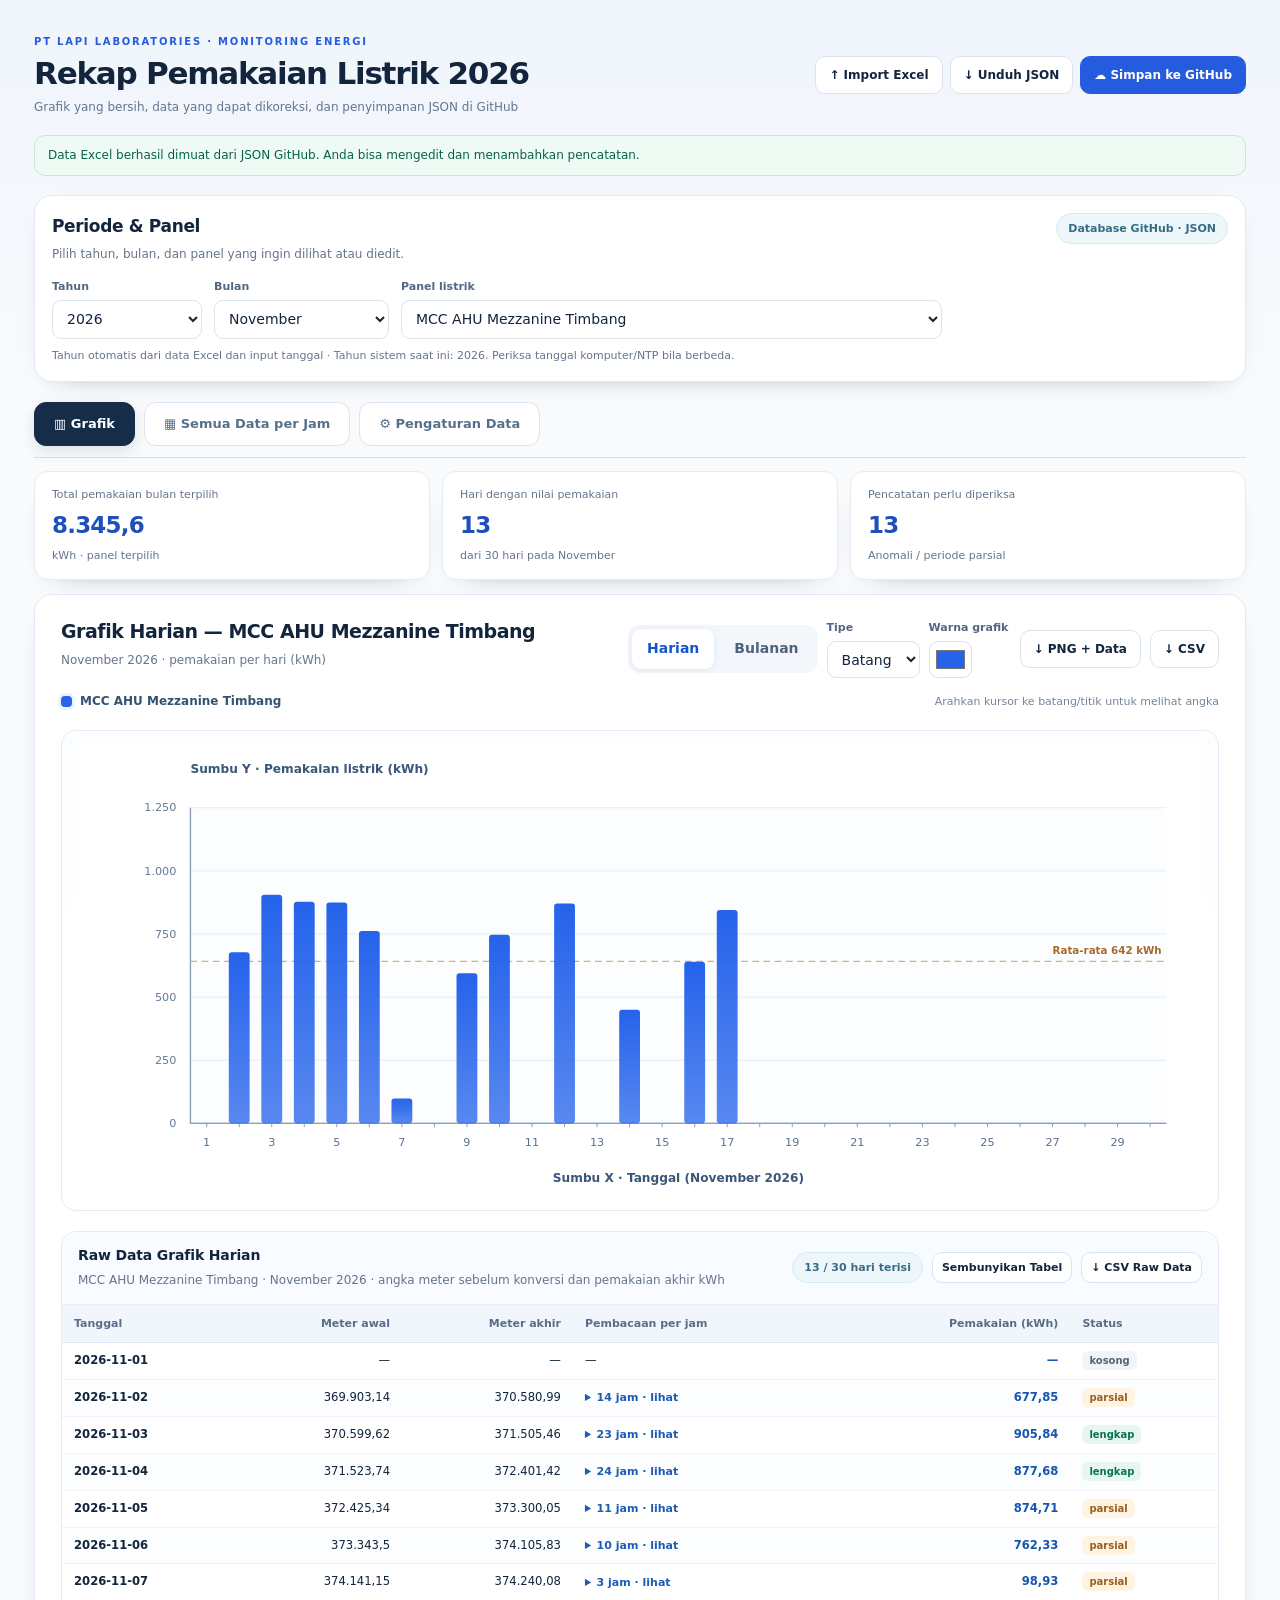
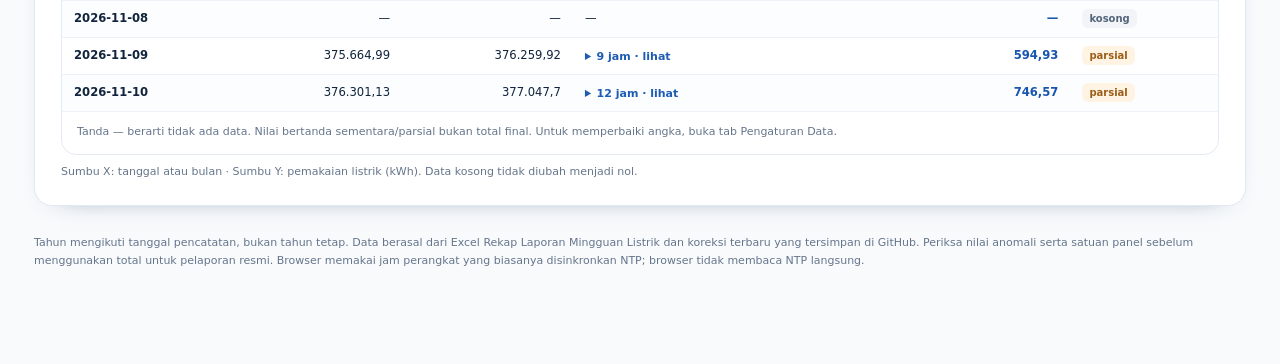
==== index.html @ 1c9e8cf5 "Add files via upload" ====
<!DOCTYPE html>
<html lang="id"><head><meta charset="utf-8"><meta name="viewport" content="width=device-width,initial-scale=1"><meta name="theme-color" content="#f0f5fc"><title>Grafik Lapi 2 | Grafik + Raw Data & Pengaturan</title><style>
:root{--ink:#13243b;--muted:#65758b;--blue:#245de3;--line:#e2e9f1;--soft:#f6f9fd;--navy:#14263f;--good:#067454;--orange:#a45c15;--red:#b4233a}
*{box-sizing:border-box}body{margin:0;background:#f7f9fc;color:var(--ink);font:14px/1.5,system-ui,-apple-system,"Segoe UI",sans-serif}button,input,select{font:inherit}button{cursor:pointer}button:disabled{opacity:.5;cursor:not-allowed}button:focus-visible,input:focus-visible,select:focus-visible{outline:2px solid var(--blue);outline-offset:2px}
.shell{max-width:1300px;margin:auto;padding:25px clamp(12px,3vw,34px) 55px}.top{display:flex;justify-content:space-between;align-items:center;gap:12px;flex-wrap:wrap}.eyebrow{color:var(--blue);text-transform:uppercase;font-size:10px;letter-spacing:.14em;font-weight:800;margin:0 0 5px}h1{font-size:clamp(24px,3vw,31px);line-height:1.2;letter-spacing:-.04em;margin:0}h2{font-size:17px;margin:0 0 4px;letter-spacing:-.02em}h3{font-size:14px;margin:0}.sub{color:var(--muted);font-size:12px;margin:6px 0 0}.actions{display:flex;gap:7px;align-items:center;flex-wrap:wrap}.btn{border:1px solid #dbe3ee;background:white;color:var(--ink);border-radius:10px;padding:9px 13px;font-weight:750;font-size:12px;min-height:37px}.btn:hover{border-color:#9ab6e7}.btn.blue{background:var(--blue);border-color:var(--blue);color:white}.btn.blue:hover{background:#164bbc}.btn.dark{background:var(--navy);color:white}.btn.sm{padding:6px 9px;min-height:30px;font-size:11px}.status{border:1px solid #cbd9ef;border-radius:11px;padding:10px 13px;background:#f0f5ff;color:#33527d;font-size:12px;margin-top:16px}.status.ok{background:#effaf5;border-color:#c7e8d9;color:#076346}.status.warn{background:#fff8e9;border-color:#f6dfa9;color:#845617}.status.error{background:#fff1f1;border-color:#f1c8c8;color:var(--red)}.card{background:white;border:1px solid var(--line);border-radius:16px;padding:17px;box-shadow:0 5px 20px -20px #1b3d63;margin-top:16px}.filters{display:grid;grid-template-columns:130px 160px minmax(240px,1fr) 130px;gap:12px}.field{display:flex;flex-direction:column;gap:5px;min-width:0}.field label{font-size:11px;font-weight:750;color:#536783}.field input,.field select{width:100%;border:1px solid #dbe3ee;border-radius:9px;padding:9px 10px;background:white;min-height:39px;color:var(--ink)}.field input:disabled{background:var(--soft)}.field .help{font-size:10px;color:var(--muted)}.stats{display:grid;grid-template-columns:repeat(3,minmax(0,1fr));gap:12px}.metric{background:white;border:1px solid var(--line);border-radius:14px;padding:14px 17px}.metric small{display:block;color:var(--muted);font-size:11px}.metric strong{display:block;font-size:23px;letter-spacing:-.035em;margin-top:5px}.metric span{font-size:11px;color:var(--muted)}.tabs{display:flex;gap:7px;flex-wrap:wrap;margin:4px 0 15px}.tab{padding:9px 15px;border:1px solid var(--line);background:white;border-radius:9px;color:#50617c;font-weight:750}.tab[aria-selected=true]{background:var(--navy);color:white;border-color:var(--navy)}.flexhead{display:flex;justify-content:space-between;gap:10px;align-items:flex-start;flex-wrap:wrap}.chartframe{width:100%;overflow:hidden;margin-top:12px}.chartframe svg{display:block;width:100%;height:auto}.note{color:var(--muted);font-size:11px;margin:8px 0 0}.tablewrap{overflow:auto;max-height:470px;border:1px solid var(--line);border-radius:11px;margin-top:14px}table{border-collapse:collapse;width:100%;font-size:12px;font-variant-numeric:tabular-nums}th,td{text-align:left;border-bottom:1px solid #edf1f6;padding:10px 11px;white-space:nowrap}th{font-size:11px;color:#596d86;background:#f5f8fc;position:sticky;top:0;z-index:1}td.num{text-align:right}tr:last-child td{border:0}.num{font-variant-numeric:tabular-nums}.tag{font-size:10px;font-weight:750;padding:4px 7px;border-radius:6px;background:#f2f4f7;color:#53647b}.tag.ok{background:#e7f7f0;color:#067454}.tag.warn{background:#fff4e4;color:#9b5d18}.tag.error{background:#ffeced;color:#b4233a}.editvalue{width:112px;padding:6px 8px;border:1px solid #d9e2ee;border-radius:7px;font-size:11px}.two{display:grid;grid-template-columns:1.1fr .9fr;gap:16px}.entrygrid{display:grid;grid-template-columns:minmax(160px,1.3fr) 110px 1fr auto;gap:10px;align-items:end}.formfoot{font-size:11px;color:var(--muted);margin-top:10px}.panelgrid{display:grid;grid-template-columns:1fr 135px auto;gap:10px;align-items:end}.space{height:8px}.details{border:1px solid var(--line);border-radius:11px;padding:11px 14px;margin-top:15px}.details summary{cursor:pointer;font-weight:750;font-size:12px}.auth{display:grid;grid-template-columns:minmax(190px,1fr) auto;align-items:end;gap:10px;max-width:650px}.auth input{min-width:0}.footer{color:var(--muted);font-size:11px;margin:23px 0}.hidden{display:none!important}.empty{text-align:center;color:var(--muted);padding:38px 10px}.helpIcon{font-size:11px;color:#9b5d18}
@media(max-width:860px){.filters{grid-template-columns:repeat(2,minmax(0,1fr))}.two{grid-template-columns:1fr}.entrygrid{grid-template-columns:1fr 1fr}.entrygrid button{grid-column:1/-1}.panelgrid{grid-template-columns:1fr 1fr}.panelgrid button{grid-column:1/-1}}
@media(max-width:530px){.filters{grid-template-columns:1fr 1fr}.filters>.field:nth-child(3){grid-column:1/-1}.stats{grid-template-columns:1fr}.metric strong{font-size:21px}.entrygrid{grid-template-columns:1fr 1fr}.entrygrid>.field:nth-child(1){grid-column:1/-1}.auth{grid-template-columns:1fr}.panelgrid{grid-template-columns:1fr}.shell{padding-top:17px}.card{padding:13px}}


:root{--ink:#12253c;--blue:#255bdd;--navy:#152a44;--line:#e5ebf3;--soft:#f5f8fd}
body{font-family:Inter,"Plus Jakarta Sans",system-ui,-apple-system,"Segoe UI",Arial,sans-serif;font-size:14px;line-height:1.55;background:linear-gradient(180deg,#f0f5fc 0%,#f8fafc 360px,#f8fafc 100%)}
.shell{max-width:1420px;padding-bottom:70px}.top{padding:9px 0 3px}.eyebrow{letter-spacing:.18em}.card{box-shadow:0 9px 28px -25px #26446f;border-color:#e2e9f3;border-radius:18px}.filter-card{margin-top:19px}
.global-filters{grid-template-columns:150px 175px minmax(240px,1fr);max-width:890px}
.mini-label{font-size:11px;color:#386b85;background:#edf7fa;border:1px solid #d3ecf2;border-radius:99px;padding:6px 11px;font-weight:750}
.mainnav{display:flex;gap:9px;margin:20px 0 13px;border-bottom:1px solid #d8e2ee;padding-bottom:11px}.view-tab{border:1px solid #dbe5ef;background:white;border-radius:12px;padding:11px 19px;font-weight:800;font-size:13px;color:#56708a}.view-tab[aria-selected="true"]{background:#152d48;border-color:#152d48;color:white;box-shadow:0 5px 14px #172a411c}
.stats{margin:10px 0 14px}.metric{box-shadow:0 10px 28px -25px #244368}.metric strong{color:#1e4fbd}.chart-card{margin-top:0;padding:22px 24px}.chartframe{margin-top:20px;border:1px solid #edf2f7;border-radius:12px;padding:12px;background:white;overflow-x:auto}.chartframe svg{min-width:720px}.tabs{margin:0;gap:5px;background:#f3f7fc;padding:4px;border-radius:12px}.tab{border:0;background:transparent}.tab[aria-selected="true"]{background:white;color:#1654c9;box-shadow:0 1px 6px #294a6a18;border:0}
.chart-card .actions{gap:9px}.field-compact{width:auto;min-width:82px}.field-compact select{min-height:37px;padding:7px 10px}.field-compact input[type=color]{width:43px;height:37px;min-height:37px;padding:4px;border:1px solid #d5e1ed;border-radius:9px;background:white;cursor:pointer}
.settings-head{margin-top:0}.tablewrap{max-height:600px}.tablewrap tbody tr:nth-child(even){background:#fafcfe}.tablewrap tbody tr:hover{background:#f3f8ff}th{background:#f0f5fc;font-weight:800;top:0}.editvalue{width:140px;height:34px;padding:6px 9px;background:#fff;border-radius:8px;font-size:12px}.editvalue:not([disabled]):focus{background:#eff7ff;border-color:#3174e4;outline:2px solid #c7dbfa}.editvalue[disabled]{background:#f4f7fa;color:#9ba9b7}.editvalue.corrected{border-color:#8ad5b8;background:#f0fbf6}.kwh-input{font-weight:750;color:#174fc4}.row-actions{white-space:nowrap}.row-actions button:first-child{border-color:#adc6f1;color:#1e55b6}.settings-head .btn{white-space:normal}.footer{margin-top:28px;line-height:1.7}
@media(max-width:800px){.global-filters{grid-template-columns:repeat(2,minmax(0,1fr))}.global-filters>.field:last-child{grid-column:1/-1}.chart-card{padding:15px}.chart-card .flexhead{gap:16px}}
@media(max-width:530px){.mainnav{gap:5px}.view-tab{flex:1;padding:11px 8px;font-size:12px}.global-filters{grid-template-columns:1fr 1fr}.global-filters>.field:last-child{grid-column:1/-1}.chartframe{padding:6px}.chart-card .actions{width:100%}.chart-card .tabs{flex:1}.chart-card .btn{min-height:35px}}

/* Revisi tata letak grafik dan raw data terintegrasi */
.chart-card{padding:24px 26px 25px;overflow:hidden}
.chart-card .flexhead{align-items:start;gap:18px}
.chart-card h2{font-size:19px;line-height:1.35;letter-spacing:-.025em}
.chart-card .sub{line-height:1.55}
.chartframe{position:relative;margin-top:19px;padding:14px 16px 8px;background:linear-gradient(180deg,#fbfdff 0%,#ffffff 48%);border:1px solid #e3ebf5;border-radius:15px;overflow-x:auto;overflow-y:hidden;scrollbar-color:#c4d5ea #f0f5fa;scrollbar-width:thin}
.chartframe svg{min-width:760px;width:100%;height:auto;display:block}
.chartframe .empty{min-height:290px;display:grid;place-items:center}
.chart-toolbar-note{display:flex;flex-wrap:wrap;align-items:center;justify-content:space-between;gap:8px;margin-top:14px}
.chart-series{display:inline-flex;align-items:center;gap:8px;font-size:12px;color:#345372;font-weight:800;min-width:0;overflow-wrap:anywhere}
.chart-series-dot{width:11px;height:11px;border-radius:4px;background:var(--chart-series-color,#2563eb);flex:none;box-shadow:0 0 0 3px #eaf2fc}
.chart-info{font-size:11px;color:#72859b}
.chart-tooltip{position:absolute;z-index:4;pointer-events:none;background:#142c47;color:#fff;box-shadow:0 12px 28px #193a5c30;border-radius:12px;padding:10px 12px;font-size:11px;line-height:1.5;min-width:135px;max-width:240px}
.chart-tooltip[hidden]{display:none}
.chart-tooltip strong{display:block;font-size:12px;margin-bottom:3px}
.chart-tooltip em{display:block;font-style:normal;color:#bdcfe2}
.chart-raw{margin-top:20px;border:1px solid #e3eaf3;border-radius:15px;overflow:hidden;background:#fff}
.chart-raw-head{display:flex;justify-content:space-between;align-items:center;flex-wrap:wrap;gap:10px;padding:14px 16px;background:#f8fbff;border-bottom:1px solid #e8eef6}
.chart-raw h3{font-size:14px;letter-spacing:-.01em;line-height:1.35}
.chart-raw .tablewrap{margin:0;border:0;border-radius:0;max-height:410px}
.chart-raw table{width:100%;min-width:705px;border-collapse:collapse;font-size:11.6px}
.chart-raw th{background:#f1f6fd;padding:10px 12px;white-space:nowrap;border-bottom:1px solid #dfe8f4}
.chart-raw td{padding:9px 12px;border-bottom:1px solid #eef2f8;vertical-align:middle}
.chart-raw td:first-child,.chart-raw th:first-child{position:sticky;left:0;z-index:2;background:#fff}
.chart-raw th:first-child{z-index:3;background:#f1f6fd}
.chart-raw tbody tr:nth-child(even) td{background:#fbfdff}
.chart-raw tbody tr:nth-child(even) td:first-child{background:#fbfdff}
.chart-raw tbody tr:hover td,.chart-raw tbody tr.chart-row-focus td{background:#eef6ff}
.chart-raw tbody tr:hover td:first-child,.chart-raw tbody tr.chart-row-focus td:first-child{background:#eef6ff}
.chart-raw td.right,.chart-raw th.right{text-align:right;font-variant-numeric:tabular-nums}
.chart-raw td.value{font-weight:800;color:#1855ae}
.chart-raw td.dim{color:#718199}
.chart-raw .raw-meta{font-size:11px;color:#70829b;margin:0;flex:1 1 100%}
.hour-details summary{font-size:11px;color:#1e5bb2;cursor:pointer;white-space:nowrap;font-weight:750}
.hour-details[open]{position:relative;z-index:2}
.hour-values{min-width:220px;max-width:400px;max-height:165px;overflow:auto;display:grid;grid-template-columns:repeat(2,minmax(0,1fr));gap:5px 12px;padding:9px 0;font-size:10.5px;color:#536780}
.hour-values span{white-space:nowrap}
.month-open{color:#245ddd;border-color:#ccdafa;white-space:nowrap}
.emptyraw{padding:36px 12px;text-align:center;color:#76879e}
@media(max-width:800px){.chart-card{padding:16px}.chartframe{padding:8px}.chart-card .actions{width:100%}}
@media(max-width:530px){.chart-raw-head{padding:12px}.chartframe svg{min-width:760px}.chart-card h2{font-size:17px}}


/* Editor tabel sederhana: hanya Edit & Simpan pada header */
.table-header-actions{align-items:center;gap:8px}
.edit-toggle{background:#fff;color:#244b80;border:1px solid #cbd9e9}
.edit-toggle[aria-pressed="true"]{background:#eaf2ff;color:#1d52b0;border-color:#98b9ec;box-shadow:0 0 0 2px #e1edff}
.table-help{font-size:12px;color:#6b7d93;margin:10px 0 14px;line-height:1.6}
.daily-inline-wrap,.hour-inline-wrap{max-height:none;overflow-x:auto}
.daily-inline-wrap table{min-width:770px;width:100%}
.daily-inline-wrap td,.daily-inline-wrap th,.hour-inline-wrap td,.hour-inline-wrap th{vertical-align:middle}
.daily-inline-wrap td:first-child,.daily-inline-wrap th:first-child{position:sticky;left:0;z-index:2;background:#fff}
.daily-inline-wrap th:first-child{z-index:3;background:#f0f5fc}
.daily-inline-wrap tbody tr:nth-child(even) td:first-child{background:#fafcfe}
.daily-inline-wrap tbody tr.chosen-hour td{background:#edf5ff}
.daily-inline-wrap tbody tr.chosen-hour td:first-child{background:#edf5ff}
.hour-inline-wrap table{min-width:430px;width:100%}
.hour-inline-wrap th:first-child,.hour-inline-wrap td:first-child{width:105px}
.hour-inline-wrap th:last-child,.hour-inline-wrap td:last-child{width:160px}
.hour-inline-wrap tr.has-reading{background:#f6fbff}
.hour-inline-wrap input[type="number"]{width:min(320px,100%)}
.daily-inline-wrap input.editvalue{width:min(145px,100%);min-width:95px}
.editvalue[disabled],.hour-input[disabled]{background:#f7f9fc!important;border-color:#e7edf4!important;color:#4d647d!important;cursor:default}
.hour-date-field{min-width:160px}.hour-date-field input{min-height:38px}
.table-header-actions .btn{white-space:nowrap}
@media(max-width:600px){.table-header-actions{width:100%}.table-header-actions .btn{flex:1;white-space:normal}.hour-date-field{min-width:155px}}

/* Panel impor file Excel */
.excel-tools{display:flex;align-items:end;flex-wrap:wrap;gap:12px;margin-top:15px}.excel-tools>.field{min-width:min(100%,305px);flex:1;max-width:420px}.excel-feedback{margin-top:12px;border:1px dashed #c8d7e8;border-radius:10px;padding:11px 12px;background:#f8fbff;font-size:12px;color:#4d6480}.excel-feedback.error{color:#b4233a;background:#fff4f4;border-color:#e9bbbb}.excel-feedback.ok{color:#08704b;background:#f0fbf6;border-color:#a8dfc7}.excel-summary{display:grid;grid-template-columns:repeat(4,minmax(0,1fr));gap:9px;margin:13px 0}.excel-stat{border:1px solid #dae6f4;border-radius:9px;padding:11px;background:#f8fbff}.excel-stat strong{display:block;font-size:19px;color:#1d477d}.excel-stat span{font-size:11px;color:#58708c}.excel-warnings{font-size:12px;line-height:1.6;margin:10px 0;color:#7d551e}.excel-confirm{margin-top:12px}.excel-small{font-size:11px;color:#59718c;margin:7px 0}.excel-preview-table{max-height:200px;margin-top:8px}.excel-preview-table td{white-space:normal}
@media(max-width:620px){.excel-summary{grid-template-columns:1fr 1fr}}

/* Semua pembacaan meter Excel: matriks 25 jam, dilengkapi filter dan koreksi sel */
.hourgrid-filters{display:grid;grid-template-columns:110px 145px minmax(170px,1fr) 170px minmax(190px,1.25fr);gap:10px;margin-top:18px}
.hourgrid-stats{display:flex;flex-wrap:wrap;gap:7px;margin-top:14px}
.grid-stat{display:inline-flex;gap:6px;align-items:baseline;border:1px solid #dae5f2;border-radius:9px;padding:7px 10px;background:#f6f9fe;font-size:11px;color:#50617b}
.grid-stat b{color:#193d72;font-size:13px}
.hourgrid-wrap{overflow:auto;max-height:65vh;min-height:250px;border:1px solid #d9e4f0;border-radius:12px;margin-top:12px;scrollbar-color:#b4cbe4 #f6f9fd;scrollbar-width:thin}
.hourgrid-table{border-collapse:separate;border-spacing:0;min-width:3300px;width:max-content;table-layout:fixed;font-size:11px}
.hourgrid-table th,.hourgrid-table td{padding:5px 5px;white-space:nowrap;border-bottom:1px solid #e8edf4;border-right:1px solid #edf1f7}
.hourgrid-table th{background:#eaf2fc;color:#244463;height:39px;text-align:center;position:sticky;top:0;z-index:3}
.hourgrid-table td{background:#fff;text-align:center;height:39px}
.hourgrid-table tr:nth-child(even) td{background:#f8fbfe}
.hourgrid-table tr:hover td{background:#edf6ff}
.hourgrid-table .date-col{width:114px;min-width:114px;max-width:114px;text-align:left;position:sticky;left:0;z-index:2;font-weight:750;padding-left:9px}
.hourgrid-table .panel-col{width:210px;min-width:210px;max-width:210px;text-align:left;position:sticky;left:114px;z-index:2;overflow:hidden;text-overflow:ellipsis}
.hourgrid-table thead .date-col,.hourgrid-table thead .panel-col{z-index:5;background:#dae9f9}
.hourgrid-table .hour-col{width:105px;min-width:105px}
.hourgrid-table .hour-col input{width:95px;min-width:0;min-height:28px;border:1px solid #bdd1e5;border-radius:6px;padding:3px 5px;text-align:right;background:#fff;font-variant-numeric:tabular-nums;font-size:11px}
.hourgrid-table .hour-col input:focus{border-color:#2464cb;outline:2px solid #bfd8ff;background:#fff}
.hourgrid-table .hour-col .empty-cell{color:#b5c1cf}
.hourgrid-table .hour-col[data-issue="drop"],.hourgrid-table .hour-col[data-issue="drop"]:hover{background:#ffe8e9!important;color:#a8273c}
.hourgrid-table .hour-col[data-issue="spike"],.hourgrid-table .hour-col[data-issue="spike"]:hover{background:#fff0d8!important;color:#935214}
.hourgrid-table .hour-col[data-issue="drop"] input{border-color:#d15b6b;background:#fff9f9}
.hourgrid-table .hour-col[data-issue="spike"] input{border-color:#e7a34e;background:#fff9ee}
.hourgrid-table td.meta-col{min-width:110px;text-align:left}
.hourgrid-table td.source-col{min-width:135px;max-width:155px;overflow:hidden;text-overflow:ellipsis}
.hourgrid-table .alert-row .date-col{box-shadow:inset 3px 0 #e16d5d}
.hourgrid-pager{display:flex;justify-content:space-between;align-items:center;flex-wrap:wrap;gap:12px;margin-top:13px;color:#5d718b;font-size:12px}
.hourgrid-snapshots{max-height:360px}
.hourgrid-snapshots input{width:160px;max-width:100%}
@media(max-width:1150px){.hourgrid-filters{grid-template-columns:repeat(3,minmax(0,1fr))}}
@media(max-width:670px){.hourgrid-filters{grid-template-columns:repeat(2,minmax(0,1fr))}.hourgrid-filters>.field:last-child{grid-column:1/-1}.hourly-card>.flexhead .actions{width:100%}.hourgrid-table .date-col{width:100px;min-width:100px;max-width:100px}.hourgrid-table .panel-col{width:150px;min-width:150px;max-width:150px;left:100px}.hourgrid-pager .actions{flex-wrap:wrap}}
</style></head><body>
<div class="shell">
<header class="top"><div><p class="eyebrow">PT LAPI LABORATORIES · MONITORING ENERGI</p><h1 id="pageTitle">Grafik Pemakaian Listrik Lapi 2</h1><p class="sub">Grafik yang bersih, data yang dapat dikoreksi, dan penyimpanan JSON di GitHub</p></div><div class="actions"><button class="btn" id="importBtn" type="button">↑ Import Excel</button><button class="btn" id="backupBtn">↓ Unduh JSON</button><button class="btn blue" id="saveBtn">☁ Simpan ke GitHub</button></div></header>
<div id="status" class="status" role="status">Memuat data Excel dari JSON GitHub...</div>
<section class="card filter-card"><div class="flexhead"><div><h2>Periode & Panel</h2><p class="sub">Pilih tahun, bulan, dan panel yang ingin dilihat atau diedit.</p></div><span class="mini-label">Database GitHub · JSON</span></div><div class="filters global-filters" style="margin-top:14px"><div class="field"><label for="year">Tahun</label><select id="year"></select></div><div class="field"><label for="month">Bulan</label><select id="month"></select></div><div class="field"><label for="panel">Panel listrik</label><select id="panel"></select></div></div><p class="note" id="clockHint"></p></section>
<nav class="mainnav" aria-label="Menu dashboard"><button class="view-tab" data-view="chart" aria-selected="true">▥ Grafik</button><button class="view-tab" data-view="hourly" aria-selected="false">▦ Semua Data per Jam</button><button class="view-tab" data-view="settings" aria-selected="false">⚙ Pengaturan Data</button></nav>
<div id="chartView">
 <div class="stats"><div class="metric"><small id="totalLabel">Total pemakaian bulan terpilih</small><strong id="kwh">—</strong><span>kWh · panel terpilih</span></div><div class="metric"><small id="daysLabel">Hari dengan nilai pemakaian</small><strong id="days">—</strong><span id="daysSub">Jumlah tanggal</span></div><div class="metric"><small id="issuesLabel">Pencatatan perlu diperiksa</small><strong id="issues">—</strong><span>Anomali / periode parsial</span></div></div>
 <section class="card chart-card"><div class="flexhead"><div><h2 id="chartTitle">Grafik Pemakaian Listrik</h2><p id="chartSubtitle" class="sub">Januari–Desember</p></div><div class="actions"><div class="tabs" aria-label="Jenis grafik"><button class="tab" data-tab="daily" aria-selected="true">Harian</button><button class="tab" data-tab="monthly" aria-selected="false">Bulanan</button></div><div class="field field-compact"><label for="mode">Tipe</label><select id="mode"><option value="bar">Batang</option><option value="line">Garis</option></select></div><div class="field field-compact"><label for="chartColor">Warna grafik</label><input type="color" id="chartColor" value="#2563eb" title="Ubah warna grafik panel ini"></div><button class="btn" id="exportPng">↓ PNG + Data</button><button class="btn" id="exportCsv">↓ CSV</button></div></div><div class="chart-toolbar-note"><span id="seriesLegend" class="chart-series"><span class="chart-series-dot"></span><span id="seriesName">Panel listrik</span></span><span class="chart-info">Arahkan kursor ke batang/titik untuk melihat angka</span></div><div class="chartframe" id="chart"><div class="empty">Memuat grafik...</div></div>
 <section class="chart-raw" id="chartRawSection"><div class="chart-raw-head"><div><h3 id="chartRawTitle">Raw Data Grafik</h3><p class="sub" id="chartRawSubtitle">Angka asli dan hasil pemakaian yang sedang digrafikkan.</p></div><div class="actions"><span class="mini-label" id="chartRawCount">—</span><button class="btn sm" id="rawToggle" aria-expanded="true">Sembunyikan Tabel</button><button class="btn sm" id="rawCsv">↓ CSV Raw Data</button></div></div><div id="chartRawBody"><div id="chartRawTable" class="tablewrap"></div><p class="note" style="padding:0 15px 14px">Tanda — berarti tidak ada data. Nilai bertanda sementara/parsial bukan total final. Untuk memperbaiki angka, buka tab Pengaturan Data.</p></div></section>
 <p class="note">Sumbu X: tanggal atau bulan · Sumbu Y: pemakaian listrik (kWh). Data kosong tidak diubah menjadi nol.</p></section>
</div>

<!-- Semua pembacaan Excel tetap berada di database JSON. Tabel ini menampilkan setiap tanggal, panel dan 25 jam, bukan agregasi awal/akhir. -->
<div id="hourlyView" class="hidden">
 <section class="card hourly-card">
  <div class="flexhead"><div><h2>Seluruh Pembacaan Meter dari Excel · 00:00–24:00</h2><p class="sub">Satu baris = satu tanggal dan satu panel. Semua angka meter hasil impor tersedia per jam, dapat diperiksa, diedit, dan disimpan ke GitHub. Geser tabel secara horizontal untuk melihat seluruh jam.</p></div>
    <div class="actions"><button type="button" class="btn sm edit-toggle" id="gridEditBtn" aria-pressed="false">✎ Edit Semua Jam</button><button type="button" class="btn sm blue" id="gridSaveBtn">☁ Simpan ke GitHub</button><button type="button" class="btn sm" id="gridCsvBtn">↓ CSV Semua Jam</button></div>
  </div>
  <div class="hourgrid-filters" aria-label="Filter data lengkap per jam">
   <div class="field"><label for="gridYear">Tahun data</label><select id="gridYear"><option value="all">Semua tahun</option></select></div>
   <div class="field"><label for="gridMonth">Bulan data</label><select id="gridMonth"><option value="all">Semua bulan</option></select></div>
   <div class="field"><label for="gridPanel">Panel listrik</label><select id="gridPanel"><option value="all">Semua panel</option></select></div>
   <div class="field"><label for="gridCondition">Tampilkan</label><select id="gridCondition"><option value="all">Semua data terisi</option><option value="anomaly">Hanya anomali</option><option value="partial">Belum lengkap / parsial</option><option value="ok">Tanpa anomali</option></select></div>
   <div class="field"><label for="gridSearch">Cari tanggal / panel / sheet</label><input id="gridSearch" type="search" placeholder="Mis. 2026-11-17 atau AHU"></div>
  </div>
  <div id="gridStats" class="hourgrid-stats" aria-live="polite"></div>
  <p id="gridHint" class="table-help">Merah = meter turun / lonjakan dibanding tren dalam hari yang sama; kuning = data parsial. Sel kosong berarti tidak ada pembacaan, bukan 0. Klik Edit Semua Jam untuk memperbaiki nilai meter.</p>
  <div class="hourgrid-wrap" role="region" aria-label="Seluruh pembacaan meter per jam" tabindex="0">
    <table class="hourgrid-table"><thead id="hourgridHead"></thead><tbody id="hourgridBody"></tbody></table>
  </div>
  <div class="hourgrid-pager"><span id="gridPageInfo">—</span><div class="actions"><button class="btn sm" type="button" id="gridFirst">« Awal</button><button class="btn sm" type="button" id="gridPrev">‹ Sebelumnya</button><button class="btn sm" type="button" id="gridNext">Berikutnya ›</button><button class="btn sm" type="button" id="gridLast">Akhir »</button></div></div>
  <p class="note">Semua baris hasil filter dapat diekspor ke CSV, bukan hanya halaman yang terlihat. Anda juga bisa memperbaiki sel per jam dan memeriksa kembali selisih kWh. Perubahan belum terbit sampai memilih Simpan ke GitHub.</p>
 </section>
 <section class="card" id="allSnapshotsSection"><div class="flexhead"><div><h2>Arsip Pembacaan Mingguan dari Excel</h2><p class="sub">Pembacaan arsip yang hanya memiliki tanggal tertentu ditampilkan terpisah, <b>tidak diisi dengan angka jam yang tidak ada dalam Excel</b>.</p></div><span class="mini-label" id="snapshotCount">—</span></div>
  <div class="tablewrap hourgrid-snapshots"><table><thead><tr><th>Tanggal</th><th>Panel</th><th>Stand Meter</th><th>Satuan Excel</th><th>Asal</th></tr></thead><tbody id="gridSnapshotRows"></tbody></table></div>
 </section>
</div>
<div id="settingsView" class="hidden">
 <section class="card settings-head"><div class="flexhead"><div><h2>Pengaturan Data · Edit Langsung di Tabel</h2><p class="sub">Pilih panel dan bulan di atas, klik <b>Edit</b> di header tabel, lalu ubah angka pada sel. Setelah selesai klik <b>Simpan ke GitHub</b>.</p></div><span class="mini-label">Database JSON GitHub</span></div><p class="note">Data awal tetap dipertahankan. Semua perubahan masuk ke draf lokal sebelum disimpan ke repository.</p></section>
 <section class="card" id="excelImportSection">
  <div class="flexhead"><div><h2>Import Otomatis dari Excel (.xlsx)</h2><p class="sub">Pilih file Rekap Laporan Mingguan Listrik. Tanggal, panel, dan stand meter per jam akan terbaca otomatis tanpa mengisi tabel satu per satu.</p></div><span class="mini-label">Baca di browser · Pratinjau dulu</span></div>
  <div class="excel-tools">
    <button class="btn blue" id="excelChoose" type="button">↑ Pilih File Excel</button>
    <div class="field"><label for="excelPolicy">Aturan impor data</label><select id="excelPolicy"><option value="fill">Isi pembacaan yang masih kosong (disarankan)</option><option value="new">Hanya tanggal-panel yang belum ada</option><option value="replace">Timpa pembacaan dari tanggal-panel yang sama</option></select></div>
    <input class="hidden" type="file" id="excelFile" accept=".xlsx,application/vnd.openxmlformats-officedocument.spreadsheetml.sheet" aria-label="File Excel untuk diimpor">
  </div>
  <p class="note">Mendukung sheet laporan per jam 2025–2026 dan arsip mingguan Juli–Oktober 2025. File diproses di perangkat ini, tidak diunggah ke server lain. Koreksi kWh manual yang sudah ada tidak dihapus.</p>
  <div id="excelFeedback" class="excel-feedback" role="status">Belum ada file Excel dipilih.</div>
  <div id="excelPreview" class="hidden"><div id="excelSummary"></div><div class="actions excel-confirm"><button id="excelApply" type="button" class="btn blue">✓ Terapkan ke Draf Dashboard</button><button id="excelCancel" type="button" class="btn">Batal Impor</button></div><p class="note">Setelah diterapkan, periksa grafik lalu klik <b>Simpan ke GitHub</b>. Data tidak terkirim ke GitHub secara otomatis tanpa token dan tombol simpan.</p></div>
 </section>
 <section class="card" id="dailyTableSection"><div class="flexhead"><div><h2>Tabel Pemakaian Harian</h2><p class="sub">Klik tanggal pada kolom "Pembacaan Jam" untuk melihat atau mengisi stand meter 00:00–24:00 di tabel bawah.</p></div><div class="actions table-header-actions"><button class="btn sm edit-toggle" id="editTableBtn" aria-pressed="false">✎ Edit Tabel</button><button class="btn sm blue" id="saveTableBtn">☁ Simpan ke GitHub</button><button class="btn sm" id="tableCsvBtn">↓ CSV</button></div></div><p id="editModeHint" class="table-help">Mode lihat · Klik Edit Tabel untuk mengisi angka.</p><div class="tablewrap daily-inline-wrap"><table><thead><tr><th>Tanggal</th><th>Meter Awal</th><th>Meter Akhir</th><th>Pemakaian (kWh)</th><th>Status</th><th>Pembacaan Jam</th></tr></thead><tbody id="dailyRows"></tbody></table></div><div class="actions" style="margin-top:12px"><button class="btn sm" id="clearCorrection">Hapus Koreksi Bulan Ini</button></div></section>
 <section class="card" id="hourTableSection"><div class="flexhead"><div><h2>Tabel Pembacaan Meter per Jam</h2><p class="sub">Tabel selalu terbuka. Pilih tanggal atau klik "Isi Jam" pada tabel harian, kemudian isi stand meter di jam yang diperlukan.</p></div><div class="actions"><div class="field hour-date-field"><label for="hourDate">Tanggal pencatatan</label><input id="hourDate" type="date" aria-label="Pilih tanggal tabel pembacaan per jam"></div><span class="mini-label" id="hourUnitLabel">Stand meter · kWh</span></div></div><p class="table-help">Jam tanpa pembacaan ditampilkan kosong. Kosongkan nilai lama dalam mode Edit untuk menghapus pembacaan tersebut. Semua perubahan disimpan lewat tombol Simpan ke GitHub di header tabel harian.</p><div class="tablewrap hour-inline-wrap"><table><thead><tr><th>Jam</th><th>Stand meter · klik untuk mengisi</th><th>Keterangan</th></tr></thead><tbody id="readingRows"></tbody></table></div></section>
 <section class="card"><h2>Nama & Satuan Panel</h2><p class="sub">Ubah nama dan satuan panel bila diperlukan. Perubahan disimpan sebagai draf sampai tombol Simpan ke GitHub ditekan.</p><div class="space"></div><div class="panelgrid"><div class="field"><label for="panelName">Nama Panel</label><input id="panelName" maxlength="125" type="text"></div><div class="field"><label for="panelUnit">Satuan</label><select id="panelUnit"><option value="KWH">kWh</option><option value="MWH">MWh</option><option value="GWH">GWh</option><option value="UNKNOWN">Belum diketahui</option></select></div><button class="btn" id="updatePanel">Simpan Nama</button></div><div class="actions" style="margin-top:12px"><button class="btn sm" id="newPanel">+ Tambah Panel</button></div></section>
 <section class="card hidden" id="weeklySection"><h2>Arsip Meter Mingguan 2025</h2><p class="sub">Arsip mingguan dari Excel asli ditampilkan terpisah dan tidak dianggap sebagai data harian lengkap.</p><div class="tablewrap"><table><thead><tr><th>Tanggal</th><th>Stand Meter · Klik untuk Edit</th><th>Satuan</th><th>Keterangan</th></tr></thead><tbody id="weeklyRows"></tbody></table></div></section>
 <section class="card"><details class="details" id="githubSettings"><summary>Pengaturan Akses Simpan GitHub</summary><p class="sub">Repository sudah otomatis: <b>smartlab738-max/Grafik-Lapi-2</b> → <code>rekap-data/rekap-listrik.json</code>. Tidak perlu isi path.</p><div class="auth" style="margin-top:12px"><div class="field"><label for="token">Token GitHub (dimasukkan saat sesi edit)</label><input type="password" id="token" autocomplete="off" spellcheck="false" placeholder="github_pat_..."></div><button class="btn" id="activateToken">Aktifkan Token</button></div><p class="note">Token hanya disimpan dalam memori tab, tidak ditulis ke HTML/JSON/browser storage. Pilih izin Contents: Read and write khusus repository Grafik-Lapi-2. Jangan membagikan token.</p></details></section>
</div>
<p class="footer">Tahun mengikuti tanggal pencatatan, bukan tahun tetap. Data berasal dari Excel Rekap Laporan Mingguan Listrik dan koreksi terbaru yang tersimpan di GitHub. Periksa nilai anomali serta satuan panel sebelum menggunakan total untuk pelaporan resmi. Browser memakai jam perangkat yang biasanya disinkronkan NTP; browser tidak membaca NTP langsung.</p>
</div>
<script src="./excel-reader.js" defer></script>
<script defer>
(()=>{'use strict';
const $=id=>document.getElementById(id),REPO='smartlab738-max/Grafik-Lapi-2',DATA_PATH='rekap-data/rekap-listrik.json',DRAFT_KEY='grafik-lapi2-draft-v1';
const MONTHS=['Januari','Februari','Maret','April','Mei','Juni','Juli','Agustus','September','Oktober','November','Desember'],SHORT=['Jan','Feb','Mar','Apr','Mei','Jun','Jul','Agt','Sep','Okt','Nov','Des'];
const PALETTE=['#2563eb','#0d9488','#8b5cf6','#e87935','#dc4c72','#0891b2','#64748b','#65a30d','#d97706','#6366f1','#0f766e','#be185d','#3b82f6','#c2410c','#a855f7'];
const state={db:null,base:null,year:null,month:0,panel:null,tab:'daily',view:'chart',mode:'bar',token:'',dirty:false,loading:false,editing:false,hourDate:'',importData:null,importName:'',gridYear:'all',gridMonth:'all',gridPanel:'all',gridCondition:'all',gridSearch:'',gridPage:0};
const isNum=n=>typeof n==='number'&&Number.isFinite(n),fmt=(n,d=1)=>isNum(n)?new Intl.NumberFormat('id-ID',{maximumFractionDigits:d}).format(n):'—';
const escapeHtml=x=>String(x??'').replace(/[&<>"']/g,c=>({'&':'&amp;','<':'&lt;','>':'&gt;','"':'&quot;',"'":'&#39;'}[c]));
const idDate=(y,m,d)=>`${y}-${String(m+1).padStart(2,'0')}-${String(d).padStart(2,'0')}`;
const daysIn=(y,m)=>new Date(+y,m+1,0).getDate();
const factor=u=>u==='GWH'?1e6:u==='MWH'?1000:u==='KWH'?1:null;
const getPanel=id=>state.db.panels.find(x=>x.id===id);
const currentYear=()=>new Date().getFullYear();
function setStatus(s,kind=''){const el=$('status');el.className='status'+(kind?' '+kind:'');el.textContent=s;}
function availableYears(){let a=new Set([String(currentYear())]);for(let date of Object.keys(state.db.readings||{}))a.add(date.slice(0,4));for(let date of Object.keys(state.db.snapshots||{}))a.add(date.slice(0,4));return [...a].filter(x=>/^20\d\d$/.test(x)).sort();}
function daysSeries(date,id){return (state.db.readings?.[date]?.[id]?.r||[]).slice().filter(x=>Array.isArray(x)&&isNum(x[1])).sort((a,b)=>a[0]-b[0]);}
function median(values){let a=values.filter(isNum).slice().sort((a,b)=>a-b);return a.length?a[Math.floor(a.length/2)]:0;}
function calculate(date,id){const panel=getPanel(id),f=factor(panel?.unit),rec=state.db.readings?.[date]?.[id],raw=daysSeries(date,id),override=state.db.overrides?.[date]?.[id];
 let out={value:null,first:null,last:null,status:'kosong',count:raw.length,flags:[],source:rec?.src||''};
 if(raw.length){out.first=raw[0][1];out.last=raw.at(-1)[1];}
 if(!f)out.flags.push('Satuan belum ditentukan');
 if(raw.length>1&&f){const diff=raw.at(-1)[1]-raw[0][1],positive=[];let drops=false;
  for(let i=1;i<raw.length;i++){const step=raw[i][1]-raw[i-1][1],hours=Math.max(1,raw[i][0]-raw[i-1][0]);if(step < -Math.max(.001,Math.abs(raw[i-1][1])*.000001))drops=true;if(step>0)positive.push(step/hours);}
  const typical=median(positive),spikes=positive.some(d=>typical>0&&d>typical*15);
  if(diff<0||drops)out.flags.push('Stand meter turun');if(spikes)out.flags.push('Lonjakan tidak wajar');
  if(rec?.unreadable?.length)out.flags.push('Ada nilai tidak numerik pada sumber');
  if(!out.flags.length){out.value=Math.round(diff*f*1000)/1000;out.status=(raw[0][0]<=2&&raw.at(-1)[0]>=23&&raw.length>=15)?'lengkap':'parsial';}else out.status='periksa';
 }else if(raw.length)out.status='parsial';
 if(isNum(override)&&override>=0){out.value=override;out.status='koreksi';out.flags=[];}
 return out;
}
function monthly(y,m,id){let total=0,valid=0,complete=0,issues=0,partial=0;const n=daysIn(y,m);
 for(let d=1;d<=n;d++){const r=calculate(idDate(y,m,d),id);if(r.status==='periksa')issues++;if(r.status==='parsial')partial++;if(isNum(r.value)){total+=r.value;valid++;if(r.status==='lengkap'||r.status==='koreksi')complete++;}}
 if(valid)return{value:Math.round(total*1000)/1000,valid,complete,issues,partial,status:valid===n&&complete===n?'lengkap':'sementara',weekly:false};
 const series=state.db.snapshots?.[`${y}-${String(m+1).padStart(2,'0')}`]?.[id];
 if(Array.isArray(series)){
  const ss=series.filter(e=>isNum(e.value)).slice().sort((a,b)=>a.day-b.day),unit=factor(ss[0]?.unit||getPanel(id)?.unit);
  if(ss.length>=2&&unit){let diff=ss.at(-1).value-ss[0].value;const steps=ss.slice(1).map((item,i)=>item.value-ss[i].value),pos=steps.filter(v=>v>0);
   if(diff>=0&&steps.every(v=>v>=0)&&!(pos.length>=3&&Math.max(...pos)>median(pos)*15))return{value:Math.round(diff*unit*1000)/1000,valid:0,complete:0,issues:0,partial:0,status:'arsip',weekly:true};
  }
 }
 return{value:null,valid:0,complete:0,issues,partial,status:'kosong',weekly:false};
}
function initFilters(){const years=availableYears();$('year').innerHTML=years.map(y=>`<option value="${y}">${y}</option>`).join('');const now=currentYear();if(!years.includes(String(state.year)))state.year=years.includes(String(now))?String(now):years.at(-1);$('year').value=state.year;
 $('month').innerHTML=MONTHS.map((m,i)=>`<option value="${i}">${m}</option>`).join('');$('month').value=String(state.month);
 const panels=state.db.panels;$('panel').innerHTML=panels.map(p=>`<option value="${escapeHtml(p.id)}">${escapeHtml(p.name)}</option>`).join('');if(!getPanel(state.panel))state.panel=panels[0]?.id;$('panel').value=state.panel;
 const prefix=state.year+'-'+String(state.month+1).padStart(2,'0')+'-';if(!state.hourDate?.startsWith(prefix))state.hourDate=idDate(state.year,state.month,Math.min(new Date().getDate(),daysIn(state.year,state.month)));
 $('hourDate').min=idDate(state.year,state.month,1);$('hourDate').max=idDate(state.year,state.month,daysIn(state.year,state.month));$('hourDate').value=state.hourDate;
 $('clockHint').textContent=`Tahun otomatis dari data Excel dan input tanggal · Tahun sistem saat ini: ${now}. Periksa tanggal komputer/NTP bila berbeda.`;
 syncPanelEdit();renderReadings();}
function syncPanelEdit(){let p=getPanel(state.panel);if(!p)return;$('panelName').value=p.name;$('panelUnit').value=p.unit;}
function chooseStatus(status){return status==='lengkap'||status==='koreksi'?'ok':status==='kosong'?'':status==='periksa'?'error':'warn';}
function render(){if(!state.db)return;const y=state.year,m=state.month,id=state.panel,p=getPanel(id);if(!p)return;
 $('pageTitle').textContent=`Rekap Pemakaian Listrik ${y}`;
 const values=Array.from({length:daysIn(y,m)},(_,i)=>calculate(idDate(y,m,i+1),id));
 const mon=monthly(y,m,id);
 if(state.tab==='daily'){
  $('totalLabel').textContent='Total pemakaian bulan terpilih';$('daysLabel').textContent='Hari dengan nilai pemakaian';$('issuesLabel').textContent='Pencatatan perlu diperiksa';
  $('kwh').textContent=fmt(mon.value,1);$('days').textContent=String(mon.valid)+(mon.weekly?'*':'');$('daysSub').textContent=mon.weekly?'arsip mingguan (bukan harian)':`dari ${daysIn(y,m)} hari pada ${MONTHS[m]}`;
  $('issues').textContent=String(values.filter(v=>v.status==='periksa'||v.status==='parsial').length);
 }else{
  const list=Array.from({length:12},(_,mm)=>monthly(y,mm,id)),present=list.filter(v=>isNum(v.value)),total=present.reduce((a,v)=>a+v.value,0);
  $('totalLabel').textContent='Subtotal pemakaian tahun '+y;$('daysLabel').textContent='Bulan dengan angka pemakaian';$('issuesLabel').textContent='Bulan belum lengkap';
  $('kwh').textContent=present.length?fmt(total,1):'—';$('days').textContent=String(present.length);$('daysSub').textContent='dari 12 bulan pada tahun '+y;
  $('issues').textContent=String(list.filter(v=>v.status==='sementara'||v.status==='arsip'||v.issues>0).length);
 }
 document.querySelectorAll('.tab').forEach(b=>b.setAttribute('aria-selected',String(b.dataset.tab===state.tab)));
 document.querySelectorAll('.view-tab').forEach(b=>b.setAttribute('aria-selected',String(b.dataset.view===state.view)));
 $('chartView').classList.toggle('hidden',state.view!=='chart');$('settingsView').classList.toggle('hidden',state.view!=='settings');$('hourlyView').classList.toggle('hidden',state.view!=='hourly');
 $('chartColor').value=panelColor();
 let data,labels;
 if(state.tab==='daily'){data=values.map(v=>v.value);labels=values.map((_,i)=>String(i+1));$('chartTitle').textContent='Grafik Harian — '+p.name;$('chartSubtitle').textContent=`${MONTHS[m]} ${y} · pemakaian per hari (kWh)`;}
 else{data=Array.from({length:12},(_,i)=>monthly(y,i,id).value);labels=SHORT;$('chartTitle').textContent='Grafik Bulanan — '+p.name;$('chartSubtitle').textContent=`Januari–Desember ${y} · nilai parsial adalah subtotal hari valid`}
 drawChart(data,labels);renderChartRaw();renderDaily(values);renderReadings();renderWeekly();if(state.view==='hourly')renderHourGrid();}
function panelColor(){const p=getPanel(state.panel);return /^#[0-9a-fA-F]{6}$/.test(p?.color||'')?p.color:PALETTE[Math.max(0,state.db.panels.findIndex(x=>x.id===state.panel))%PALETTE.length];}
function niceScale(max){if(!max||max<=0)return 1;let raw=max/5,exp=Math.pow(10,Math.floor(Math.log10(raw))),x=raw/exp;return(x<=1?1:x<=2?2:x<=2.5?2.5:x<=5?5:10)*exp;}
function compactValue(n){if(!isNum(n))return '—';return new Intl.NumberFormat('id-ID',{notation:'compact',maximumFractionDigits:1}).format(n)}
function drawChart(values,labels){
 const root=$('chart'),W=1200,H=488,PL=120,PR=38,PT=67,PB=84,IW=W-PL-PR,IH=H-PT-PB,available=values.filter(isNum);
 if(!available.length){root.innerHTML='<div class="empty">Belum ada angka pemakaian yang valid pada periode ini. Pilih panel/bulan lain atau input di Pengaturan Data.</div>';return;}
 const peak=Math.max(1,...available),tick=niceScale(peak*1.18),top=Math.max(tick,Math.ceil(peak*1.18/tick)*tick),color=panelColor(),esc=escapeHtml;
 const band=IW/labels.length,x=i=>PL+band*(i+.5),yy=v=>PT+IH-(v/top)*IH,avg=available.reduce((a,v)=>a+v,0)/available.length;
 let out=[`<svg xmlns="http://www.w3.org/2000/svg" viewBox="0 0 ${W} ${H}" role="img" aria-label="${esc(state.tab==='daily'?'Grafik harian':'Grafik bulanan')} pemakaian listrik dalam kWh">`,
 `<defs><linearGradient id="lapiBarFade" x1="0" y1="0" x2="0" y2="1"><stop offset="0" stop-color="${color}" stop-opacity="1"/><stop offset="1" stop-color="${color}" stop-opacity=".76"/></linearGradient><linearGradient id="lapiAreaFade" x1="0" y1="0" x2="0" y2="1"><stop offset="0" stop-color="${color}" stop-opacity=".12"/><stop offset="1" stop-color="${color}" stop-opacity="0"/></linearGradient></defs>`,
 `<rect width="${W}" height="${H}" fill="#ffffff"/>`,`<rect x="${PL}" y="${PT}" width="${IW}" height="${IH}" rx="6" fill="#fbfdff"/>`];
 if(labels.length<=12)for(let i=0;i<labels.length;i+=2)out.push(`<rect x="${(PL+band*i).toFixed(2)}" y="${PT}" width="${(band*2).toFixed(2)}" height="${IH}" fill="#f5f8fd" opacity=".46"/>`);
 // Consistent 0-based Y axis, with enough headroom for labels and no bars outside the chart.
 const ticks=Math.round(top/tick);
 for(let k=0;k<=ticks;k++){const v=k*tick,y=yy(v);out.push(`<line x1="${PL}" y1="${y}" x2="${W-PR}" y2="${y}" stroke="${k===0?'#9aaec6':'#e4ebf5'}" stroke-width="${k===0?1.5:1}"/>`,`<text x="${PL-15}" y="${y+4}" font-size="12" fill="#667a94" text-anchor="end">${esc(fmt(v,0))}</text>`)}
 if(labels.length<=12)for(let i=1;i<labels.length;i++){let xx=PL+band*i;out.push(`<line x1="${xx}" y1="${PT}" x2="${xx}" y2="${PT+IH}" stroke="#e5edf7" stroke-dasharray="3 5"/>`)}
 out.push(`<line x1="${PL}" y1="${PT}" x2="${PL}" y2="${PT+IH}" stroke="#8b9fba" stroke-width="1.5"/>`,`<line x1="${PL}" y1="${PT+IH}" x2="${PL+IW}" y2="${PT+IH}" stroke="#8b9fba" stroke-width="1.5"/>`);
 labels.forEach((label,i)=>{out.push(`<line x1="${x(i)}" y1="${PT+IH}" x2="${x(i)}" y2="${PT+IH+4}" stroke="#8299b3" stroke-width="1"/>`);if(labels.length<=12||i%2===0)out.push(`<text x="${x(i)}" y="${PT+IH+24}" font-size="12" fill="#5a708e" text-anchor="middle">${esc(label)}</text>`)});
 // Thin mean guide, visual reference only for valid values.
 const meanY=yy(avg);if(avg>0){out.push(`<line x1="${PL}" y1="${meanY}" x2="${PL+IW}" y2="${meanY}" stroke="#e0a05e" stroke-width="1.4" stroke-dasharray="7 5" opacity=".88"/>`,`<text x="${W-PR-5}" y="${meanY-8}" text-anchor="end" font-size="11" font-weight="700" fill="#a46a2d" paint-order="stroke" stroke="#fff" stroke-width="4">Rata-rata ${esc(compactValue(avg))} kWh</text>`)}
 if(state.mode==='bar'){
  const barW=Math.min(48,band*.64);
  values.forEach((v,i)=>{if(!isNum(v))return;const y=yy(v),hh=Math.max(0,PT+IH-y),xx=x(i)-barW/2;out.push(`<rect class="chart-mark" data-chart-index="${i}" x="${xx.toFixed(2)}" y="${y.toFixed(2)}" width="${barW.toFixed(2)}" height="${hh.toFixed(2)}" rx="${Math.min(5,barW*.15).toFixed(1)}" fill="url(#lapiBarFade)" style="cursor:crosshair"><title>${esc(labels[i])}: ${esc(fmt(v,2))} kWh</title></rect>`);if(labels.length<=12&&v>0)out.push(`<text x="${x(i)}" y="${Math.max(PT+12,y-8)}" font-size="11" text-anchor="middle" font-weight="750" fill="#315577">${esc(compactValue(v))}</text>`)});
 }else{
  let run=[];const finish=()=>{if(!run.length)return;const coords=run.map(([a,b])=>a+','+b).join(' ');if(run.length>=2&&run.length===values.length)out.push(`<polygon points="${coords} ${run.at(-1)[0]},${PT+IH} ${run[0][0]},${PT+IH}" fill="url(#lapiAreaFade)"/>`);out.push(`<polyline points="${coords}" fill="none" stroke="${color}" stroke-width="3.2" stroke-linejoin="round" stroke-linecap="round"/>`);run=[]};
  values.forEach((v,i)=>{if(!isNum(v)){finish();return}run.push([x(i),yy(v)])});finish();
  values.forEach((v,i)=>{if(!isNum(v))return;out.push(`<circle class="chart-mark" data-chart-index="${i}" cx="${x(i)}" cy="${yy(v)}" r="5.5" fill="${color}" stroke="#fff" stroke-width="2.2" style="cursor:crosshair"><title>${esc(labels[i])}: ${esc(fmt(v,2))} kWh</title></circle>`);if(values.length<=12)out.push(`<text x="${x(i)}" y="${Math.max(PT+12,yy(v)-12)}" text-anchor="middle" font-size="11" fill="#315577">${esc(compactValue(v))}</text>`)});
 }
 out.push(`<text x="${PL}" y="30" font-size="13" font-weight="750" fill="#3a5678">Sumbu Y · Pemakaian listrik (kWh)</text>`,`<text x="${PL+IW/2}" y="${H-21}" text-anchor="middle" font-size="13" font-weight="750" fill="#3a5678">Sumbu X · ${esc(state.tab==='daily'?'Tanggal ('+MONTHS[state.month]+' '+state.year+')':'Bulan ('+state.year+')')}</text></svg>`,`<div id="chartTip" class="chart-tooltip" hidden></div>`);
 root.innerHTML=out.join('');
 const tip=$('chartTip');
 root.onpointermove=e=>{const target=e.target.closest?.('[data-chart-index]');if(!target){tip.hidden=true;return}const i=+target.dataset.chartIndex;if(!isNum(values[i])){tip.hidden=true;return}const r=root.getBoundingClientRect(),xx=e.clientX-r.left,yy=e.clientY-r.top;let date=state.tab==='daily'?idDate(state.year,state.month,i+1):MONTHS[i]+' '+state.year;tip.innerHTML=`<strong>${esc(date)}</strong><span>${esc(fmt(values[i],2))} kWh</span>`;tip.hidden=false;tip.style.left=Math.max(8,Math.min(root.clientWidth-208,xx+14))+'px';tip.style.top=Math.max(10,Math.min(root.clientHeight-75,yy-58))+'px'};
 root.onpointerleave=()=>{tip.hidden=true};
}
function renderChartRaw(){
 const id=state.panel,y=state.year,m=state.month,p=getPanel(id),dCount=daysIn(y,m),daily=state.tab==='daily';
 $('chartRawTitle').textContent=daily?'Raw Data Grafik Harian':'Raw Data Grafik Bulanan';
 $('chartRawSubtitle').textContent=daily?`${p.name} · ${MONTHS[m]} ${y} · angka meter sebelum konversi dan pemakaian akhir kWh`:`${p.name} · Januari–Desember ${y} · subtotal bulanan dari pembacaan harian`;
 $('seriesName').textContent=p.name;$('seriesLegend').style.setProperty('--chart-series-color',panelColor());
 let rows=[],filled=0;
 if(daily){for(let day=1;day<=dCount;day++){
  const date=idDate(y,m,day),v=calculate(date,id),raw=daysSeries(date,id),hourList=raw.length?`<details class="hour-details"><summary>${raw.length} jam · lihat</summary><div class="hour-values">${raw.map(([h,reading])=>`<span><b>${String(h).padStart(2,'0')}:00</b> · ${escapeHtml(fmt(reading,3))}</span>`).join('')}</div></details>`:'<span class="dim">—</span>';
  if(isNum(v.value))filled++;
  rows.push(`<tr data-raw-index="${day-1}"><td><b>${date}</b></td><td class="right">${escapeHtml(fmt(v.first,3))}</td><td class="right">${escapeHtml(fmt(v.last,3))}</td><td>${hourList}</td><td class="right value">${escapeHtml(fmt(v.value,2))}</td><td><span class="tag ${chooseStatus(v.status)}" title="${escapeHtml(v.flags.join('; '))}">${escapeHtml(v.status)}</span></td></tr>`);
 }}else{for(let month=0;month<12;month++){
  const v=monthly(y,month,id),days=daysIn(y,month);if(isNum(v.value))filled++;
  const coverage=v.weekly?'Arsip mingguan':`${v.valid}/${days} hari`;
  rows.push(`<tr data-raw-index="${month}"><td><b>${MONTHS[month]} ${y}</b></td><td class="right value">${escapeHtml(fmt(v.value,2))}</td><td class="right">${coverage}</td><td class="right">${v.weekly?'—':`${v.complete}/${days}`}</td><td><span class="tag ${chooseStatus(v.status)}">${escapeHtml(v.status)}</span></td><td><button type="button" class="btn sm month-open" data-view-month="${month}">Lihat harian</button></td></tr>`)
 }}
 const headings=daily?'<th>Tanggal</th><th class="right">Meter awal</th><th class="right">Meter akhir</th><th>Pembacaan per jam</th><th class="right">Pemakaian (kWh)</th><th>Status</th>':'<th>Bulan</th><th class="right">Total kWh</th><th class="right">Cakupan</th><th class="right">Hari lengkap</th><th>Status</th><th>Rincian</th>';
 $('chartRawCount').textContent=`${filled} / ${daily?dCount:12} ${daily?'hari':'bulan'} terisi`;
 $('chartRawTable').innerHTML=`<table><thead><tr>${headings}</tr></thead><tbody>${rows.join('')}</tbody></table>`;
}
function renderDaily(values){let html='';values.forEach((v,i)=>{const date=idDate(state.year,state.month,i+1),rec=state.db.overrides?.[date]?.[state.panel],note=v.flags.join('; '),raw=daysSeries(date,state.panel);
 const val=isNum(v.value)?v.value:'',begin=isNum(v.first)?v.first:'',finish=isNum(v.last)?v.last:'',readonly=state.editing?'':'disabled',selected=date===state.hourDate;
 html+=`<tr class="${selected?'chosen-hour':''}"><td><b>${escapeHtml(date)}</b></td><td><input class="editvalue" type="number" step="any" min="0" data-meter-date="${date}" data-meter-edge="first" aria-label="Meter awal ${date}" value="${begin}" placeholder="—" ${readonly}></td><td><input class="editvalue" type="number" step="any" min="0" data-meter-date="${date}" data-meter-edge="last" aria-label="Meter akhir ${date}" value="${finish}" placeholder="—" ${readonly}></td><td><input class="editvalue kwh-input ${isNum(rec)?'corrected':''}" type="number" step="any" min="0" aria-label="Pemakaian kWh ${date}" data-correction="${date}" value="${val}" placeholder="—" ${readonly}></td><td><span title="${escapeHtml(note)}" class="tag ${chooseStatus(v.status)}">${escapeHtml(v.status)}</span></td><td><button class="btn sm" type="button" data-edit-day="${date}">${selected?'● ':''}${state.editing?'Isi Jam':'Lihat Jam'}</button></td></tr>`});$('dailyRows').innerHTML=html;
 $('editTableBtn').setAttribute('aria-pressed',String(state.editing));$('editTableBtn').textContent=state.editing?'✓ Mode Edit Aktif':'✎ Edit Tabel';
 $('editModeHint').textContent=state.editing?'Mode edit aktif · Klik angka dalam tabel harian atau tabel per jam, lalu klik Simpan ke GitHub.':'Mode lihat · Klik Edit Tabel untuk mulai mengisi atau memperbaiki angka.';$('clearCorrection').disabled=!state.editing;
}
function applyInlineKwh(date){let el=document.querySelector(`[data-correction="${date}"]`);if(!el||!state.editing)return false;let s=el.value.trim();if(s===''){
 if(state.db.overrides?.[date]&&Object.hasOwn(state.db.overrides[date],state.panel)){delete state.db.overrides[date][state.panel];if(!Object.keys(state.db.overrides[date]).length)delete state.db.overrides[date];markDirty();}return true;
 }
 let n=Number(s);if(!Number.isFinite(n)||n<0){el.focus();setStatus('Nilai kWh harus angka 0 atau lebih.','error');return false}
 let current=state.db.overrides?.[date]?.[state.panel];if(current===n)return true;
 if(current===undefined){const normal=calculate(date,state.panel);if(isNum(normal.value)&&Math.abs(normal.value-n)<1e-8)return true;}
 ((state.db.overrides??={})[date]??={})[state.panel]=n;markDirty();return true;
}
function applyInlineMeter(date,edge,input){if(!state.editing)return false;let raw=input.value.trim();if(raw===''){if(!daysSeries(date,state.panel).length)return true;setStatus('Untuk menghapus stand meter lama, kosongkan jam terkait pada Tabel Pembacaan Meter per Jam.','warn');return false;}
 if(!Number.isFinite(Number(raw))||Number(raw)<0){setStatus('Meter awal/akhir harus angka valid ≥ 0.','error');return false}
 const val=Number(raw),old=state.db.readings?.[date]?.[state.panel],rows=(old?.r||[]).map(v=>[Number(v[0]),Number(v[1])]).filter(v=>Number.isFinite(v[0])&&Number.isFinite(v[1])).sort((a,b)=>a[0]-b[0]);
 const h=edge==='first'?(rows.length>=2?rows[0][0]:(rows[0]?.[0]===0?0:0)):(rows.length>=2?rows.at(-1)[0]:(rows[0]?.[0]===24?24:24));
 const ix=rows.findIndex(v=>v[0]===h);if(ix>=0){if(rows[ix][1]===val)return true;rows[ix][1]=val;}else rows.push([h,val]);
 rows.sort((a,b)=>a[0]-b[0]);(state.db.readings[date]??={})[state.panel]={...old,r:rows,src:old?.src||'Input tabel website'};
 markDirty('Stand meter '+(edge==='first'?'awal':'akhir')+' diperbarui sebagai draf. Simpan ke GitHub untuk publikasi.');return true;
}
function renderReadings(){if(!state.db)return;const date=state.hourDate;const rows=daysSeries(date,state.panel),map=new Map(rows.map(([h,v])=>[Number(h),v]));$('hourDate').value=date;
 $('hourUnitLabel').textContent='Stand meter · '+(getPanel(state.panel)?.unit||'—');
 $('readingRows').innerHTML=Array.from({length:25},(_,h)=>{const value=map.get(h),present=isNum(value),off=state.editing?'':'disabled';return `<tr class="${present?'has-reading':''}"><td><b>${String(h).padStart(2,'0')}:00</b></td><td><input type="number" class="editvalue hour-input" data-hour-reading="${h}" step="any" min="0" placeholder="Belum ada data" value="${present?value:''}" ${off} aria-label="Stand meter jam ${String(h).padStart(2,'0')}:00 tanggal ${date}"></td><td><span class="tag ${present?'ok':''}">${present?'Terisi':'Kosong'}</span></td></tr>`}).join('');
}
function updateHourReading(hour,field){if(!state.editing)return false;const date=state.hourDate,text=field.value.trim(),existing=state.db.readings?.[date]?.[state.panel],rows=(existing?.r||[]).map(v=>[Number(v[0]),Number(v[1])]),index=rows.findIndex(v=>v[0]===hour);
 if(text===''){if(index<0)return true;rows.splice(index,1);}else{const val=Number(text);if(!Number.isFinite(val)||val<0){setStatus('Stand meter harus berupa angka 0 atau lebih.','error');field.focus();return false}if(index>=0){if(rows[index][1]===val)return true;rows[index][1]=val;}else rows.push([hour,val]);}
 if(rows.length){rows.sort((a,b)=>a[0]-b[0]);(state.db.readings[date]??={})[state.panel]={...existing,r:rows,src:existing?.src||'Input tabel website'};}
 else if(existing){delete state.db.readings[date][state.panel];if(!Object.keys(state.db.readings[date]).length)delete state.db.readings[date];}
 markDirty('Pembacaan jam '+String(hour).padStart(2,'0')+':00 diperbarui pada draf. Klik Simpan ke GitHub.');return true;
}

// Matriks seluruh data per jam yang sudah disimpan pada JSON hasil impor Excel.
const GRID_PAGE_SIZE=40;
function issueHours(readings){
 const problems=new Map(),positive=[];
 for(let i=1;i<readings.length;i++){
  const [h,val]=readings[i],[prevh,prev]=readings[i-1],diff=val-prev,elapsed=Math.max(1,h-prevh);
  if(diff < -Math.max(.001,Math.abs(prev)*.000001))problems.set(h,'drop');
  if(diff>0)positive.push({hour:h,rate:diff/elapsed});
 }
 const typical=median(positive.map(x=>x.rate));
 if(typical>0)for(const p of positive)if(p.rate>typical*15&&!problems.has(p.hour))problems.set(p.hour,'spike');
 return problems;
}
function hourGridItems(){
 const items=[],term=state.gridSearch.trim().toLowerCase();
 for(const [date,records] of Object.entries(state.db.readings||{})){
  if(state.gridYear!=='all'&&date.slice(0,4)!==state.gridYear)continue;
  if(state.gridMonth!=='all'&&date.slice(5,7)!==state.gridMonth)continue;
  for(const [panelId,rec] of Object.entries(records||{})){
   if(state.gridPanel!=='all'&&state.gridPanel!==panelId)continue;
   const panel=getPanel(panelId),name=panel?.name||panelId,source=rec?.src||'—';
   if(term&&!(date+' '+name+' '+source).toLowerCase().includes(term))continue;
   const readings=daysSeries(date,panelId);if(!readings.length&&!rec?.unreadable?.length)continue;
   const issues=issueHours(readings),unknown=!factor(panel?.unit),unreadable=!!rec?.unreadable?.length;
   const anomaly=issues.size>0||unknown||unreadable;
   const partial=readings.length<15||readings[0]?.[0]>2||readings.at(-1)?.[0]<23;
   if(state.gridCondition==='anomaly'&&!anomaly)continue;
   if(state.gridCondition==='partial'&&!partial)continue;
   if(state.gridCondition==='ok'&&(anomaly||partial))continue;
   items.push({date,panelId,panel,source,readings,issues,anomaly,partial,unreadable,unknown});
  }
 }
 items.sort((a,b)=>b.date.localeCompare(a.date)||a.panel?.name?.localeCompare(b.panel?.name||'')||a.panelId.localeCompare(b.panelId));
 return items;
}
function syncHourGridFilters(){
 const years=availableYears();
 const selects=[['gridYear',state.gridYear,[['all','Semua tahun'],...years.map(y=>[y,y])]],
  ['gridMonth',state.gridMonth,[['all','Semua bulan'],...MONTHS.map((m,i)=>[String(i+1).padStart(2,'0'),m])]],
  ['gridPanel',state.gridPanel,[['all','Semua panel'],...state.db.panels.map(p=>[p.id,p.name])]]];
 for(const [id,value,options] of selects){
  const el=$(id),snapshot=options.map(([val,label])=>`<option value="${escapeHtml(val)}">${escapeHtml(label)}</option>`).join('');
  if(el.innerHTML!==snapshot)el.innerHTML=snapshot;
  if(options.some(([val])=>val===value))el.value=value;
  else{el.value='all';if(id==='gridYear')state.gridYear='all';else if(id==='gridMonth')state.gridMonth='all';else state.gridPanel='all';}
 }
 $('gridCondition').value=state.gridCondition;$('gridSearch').value=state.gridSearch;
}
function renderHourGrid(){
 syncHourGridFilters();
 $('gridEditBtn').setAttribute('aria-pressed',String(state.editing));
 $('gridEditBtn').textContent=state.editing?'✓ Selesai Edit':'✎ Edit Semua Jam';
 $('hourgridHead').innerHTML='<tr><th class="date-col">Tanggal</th><th class="panel-col">Panel listrik</th><th>Satuan</th>'+Array.from({length:25},(_,h)=>`<th class="hour-col">${String(h).padStart(2,'0')}:00</th>`).join('')+'<th>Jam terisi</th><th>Total kWh</th><th>Kondisi</th><th>Asal Sheet</th></tr>';
 const items=hourGridItems(),count=items.length,pages=Math.max(1,Math.ceil(count/GRID_PAGE_SIZE));
 state.gridPage=Math.min(state.gridPage,pages-1);
 const from=state.gridPage*GRID_PAGE_SIZE,visible=items.slice(from,from+GRID_PAGE_SIZE);
 const cells=items.reduce((n,x)=>n+x.readings.length,0),anomalies=items.filter(x=>x.anomaly).length,partials=items.filter(x=>x.partial).length;
 const stat=(number,label)=>`<span class="grid-stat"><b>${fmt(number,0)}</b>${label}</span>`;
 $('gridStats').innerHTML=stat(count,'tanggal-panel')+stat(cells,'angka pembacaan jam')+stat(anomalies,'baris perlu diperiksa')+stat(partials,'baris parsial');
 $('hourgridBody').innerHTML=visible.length?visible.map(item=>{
  const {date,panelId,panel,readings,issues,source,anomaly,partial,unknown,unreadable}=item,map=new Map(readings),total=calculate(date,panelId);
  const cells=Array.from({length:25},(_,h)=>{
   const val=map.get(h),present=isNum(val),issue=issues.get(h),label=issue==='drop'?'Meter turun dari pembacaan sebelumnya':issue==='spike'?'Lonjakan tidak biasa dibanding pembacaan lain di hari yang sama':'';
   return `<td class="hour-col"${issue?` data-issue="${issue}"`:''} title="${escapeHtml(label||`${date} ${String(h).padStart(2,'0')}:00 · ${present?val:'Belum ada pembacaan'}`)}">${state.editing?`<input data-grid-date="${escapeHtml(date)}" data-grid-panel="${escapeHtml(panelId)}" data-grid-hour="${h}" type="number" min="0" step="any" value="${present?val:''}" placeholder="—" aria-label="${escapeHtml(panel?.name||panelId)} ${date} jam ${String(h).padStart(2,'0')}:00">`:(present?escapeHtml(String(val)):'<span class="empty-cell">—</span>')}</td>`;
  }).join('');
  const flag=anomaly?(issues.size?'Anomali meter':unknown?'Satuan ?':'Nilai teks'):partial?'Parsial':'Normal';
  const detail=[...new Set([...issues.values()].map(x=>x==='drop'?'Meter turun':'Lonjakan').concat([unknown?'Satuan belum pasti':'',unreadable?'Ada sel teks/tidak numerik':'',partial?'Pembacaan tidak lengkap':'']).filter(Boolean))].join(' · ');
  return `<tr class="${anomaly?'alert-row':''}"><td class="date-col">${escapeHtml(date)}</td><td class="panel-col" title="${escapeHtml(panel?.name||panelId)}">${escapeHtml(panel?.name||panelId)}</td><td>${escapeHtml(panel?.unit||'—')}</td>${cells}<td>${readings.length}/25</td><td>${fmt(total.value,2)}</td><td class="meta-col" title="${escapeHtml(detail)}"><span class="tag ${anomaly?'error':partial?'warn':'ok'}">${flag}</span></td><td class="source-col" title="${escapeHtml(source)}">${escapeHtml(source)}</td></tr>`;
 }).join(''):'<tr><td colspan="31" class="empty">Tidak ada pembacaan yang sesuai filter. Ubah filter atau impor Excel terlebih dahulu.</td></tr>';
 $('gridPageInfo').textContent=`Menampilkan ${count?fmt(from+1,0):0}–${fmt(Math.min(count,from+GRID_PAGE_SIZE),0)} dari ${fmt(count,0)} baris · halaman ${state.gridPage+1} / ${pages}`;
 for(const id of ['gridFirst','gridPrev'])$(id).disabled=state.gridPage===0;
 for(const id of ['gridNext','gridLast'])$(id).disabled=state.gridPage>=pages-1;
 renderGridSnapshots();
}
function gridSnapshots(){
 const rows=[],term=state.gridSearch.trim().toLowerCase();
 for(const [key,panels] of Object.entries(state.db.snapshots||{})){
  if(state.gridYear!=='all'&&key.slice(0,4)!==state.gridYear)continue;
  if(state.gridMonth!=='all'&&key.slice(5,7)!==state.gridMonth)continue;
  for(const [panelId,entries] of Object.entries(panels||{})){
   if(state.gridPanel!=='all'&&panelId!==state.gridPanel)continue;
   const panel=getPanel(panelId);
   for(const rec of entries||[]){const date=key+'-'+String(rec.day).padStart(2,'0'),name=panel?.name||panelId;
    if(term&&!(date+' '+name+' '+(rec.src||'Arsip mingguan')).toLowerCase().includes(term))continue;
    rows.push({date,key,panelId,rec,panel});
   }
  }
 }
 rows.sort((a,b)=>b.date.localeCompare(a.date)||a.panelId.localeCompare(b.panelId));
 return rows;
}
function renderGridSnapshots(){
 const rows=gridSnapshots();$('snapshotCount').textContent=fmt(rows.length,0)+' data arsip';
 $('allSnapshotsSection').classList.toggle('hidden',!rows.length);
 $('gridSnapshotRows').innerHTML=rows.map(({date,key,panelId,rec,panel})=>`<tr><td>${escapeHtml(date)}</td><td>${escapeHtml(panel?.name||panelId)}</td><td>${state.editing?`<input class="editvalue" type="number" min="0" step="any" data-grid-snapdate="${escapeHtml(key)}" data-grid-snappanel="${escapeHtml(panelId)}" data-grid-snapday="${rec.day}" value="${isNum(rec.value)?rec.value:''}" aria-label="Stand meter arsip ${date} ${escapeHtml(panel?.name||panelId)}">`:escapeHtml(isNum(rec.value)?String(rec.value):'—')}</td><td>${escapeHtml(rec.unit||panel?.unit||'—')}</td><td>${escapeHtml(rec.src||'Arsip Excel')}</td></tr>`).join('');
}
function updateGridHour(field){
 if(!state.editing)return;
 const date=field.dataset.gridDate,panelId=field.dataset.gridPanel,hour=Number(field.dataset.gridHour),text=field.value.trim();
 const old=state.db.readings?.[date]?.[panelId],rows=daysSeries(date,panelId),map=new Map(rows),before=map.get(hour);
 if(!/^20\d{2}-\d{2}-\d{2}$/.test(date)||!getPanel(panelId)||!Number.isInteger(hour)||hour<0||hour>24){setStatus('Sel jam tidak valid.','error');return}
 if(text===''){if(!map.has(hour))return;map.delete(hour);}
 else{const val=Number(text);if(!Number.isFinite(val)||val<0){setStatus('Nilai stand meter harus angka 0 atau lebih.','error');field.value=isNum(before)?String(before):'';return}if(before===val)return;map.set(hour,val);}
 if(map.size){(state.db.readings[date]??={})[panelId]={...old,r:Array.from(map.entries()).sort((a,b)=>a[0]-b[0]),src:old?.src||'Edit via dashboard'};}
 else if(old){delete state.db.readings[date][panelId];if(!Object.keys(state.db.readings[date]).length)delete state.db.readings[date];}
 markDirty(`${date} · ${getPanel(panelId).name} · jam ${String(hour).padStart(2,'0')}:00 telah dikoreksi pada draf.`);
 const scroll=$('hourgridWrapTarget')||document.querySelector('.hourgrid-wrap'),left=scroll.scrollLeft,top=scroll.scrollTop;
 renderHourGrid();scroll.scrollLeft=left;scroll.scrollTop=top;
}
function updateGridSnapshot(field){
 if(!state.editing)return;
 const key=field.dataset.gridSnapdate,panelId=field.dataset.gridSnappanel,day=Number(field.dataset.gridSnapday);
 const rec=state.db.snapshots?.[key]?.[panelId]?.find(x=>Number(x.day)===day);
 if(!rec)return;
 const text=field.value.trim(),value=Number(text);
 if(text===''||!Number.isFinite(value)||value<0){setStatus('Pembacaan arsip wajib berupa angka 0 atau lebih.','error');field.value=String(rec.value??'');return;}
 if(rec.value===value)return;rec.value=value;rec.raw=value;
 markDirty(`Stand meter arsip ${key}-${String(day).padStart(2,'0')} diperbarui pada draf.`);renderHourGrid();
}
function exportHourGridCsv(){
 const items=hourGridItems(),header=['Tanggal','Panel','Satuan',...Array.from({length:25},(_,i)=>String(i).padStart(2,'0')+':00'),'Jumlah Jam Terisi','Total Pemakaian kWh','Status','Sumber Sheet'],rows=[];
 for(const item of items){const row=new Map(item.readings),c=calculate(item.date,item.panelId);
  rows.push([item.date,item.panel?.name||item.panelId,item.panel?.unit||'',...Array.from({length:25},(_,h)=>row.get(h)??''),item.readings.length,c.value??'',item.anomaly?'Periksa':item.partial?'Parsial':'Normal',item.source]);
 }
 const csv=[header,...rows].map(row=>row.map(v=>'"'+String(v??'').replaceAll('"','""')+'"').join(',')).join('\r\n');
 const url=URL.createObjectURL(new Blob(['\ufeff'+csv],{type:'text/csv;charset=utf-8'})),a=document.createElement('a');a.href=url;a.download='semua-pembacaan-jam-lapi-'+new Date().toISOString().slice(0,10)+'.csv';a.click();setTimeout(()=>URL.revokeObjectURL(url),2000);
 setStatus(`${fmt(items.length,0)} baris dengan 25 kolom jam diekspor ke CSV.`, 'ok');
}

function renderWeekly(){const key=`${state.year}-${String(state.month+1).padStart(2,'0')}`,entries=state.db.snapshots?.[key]?.[state.panel];$('weeklySection').classList.toggle('hidden',!entries?.length);if(!entries?.length)return;
 $('weeklyRows').innerHTML=entries.map((v,i)=>`<tr><td>${key}-${String(v.day).padStart(2,'0')}</td><td><input type="number" class="editvalue" step="any" min="0" data-weekly-index="${i}" value="${isNum(v.value)?v.value:''}" ${state.editing?'':'disabled'} aria-label="Stand meter arsip tanggal ${v.day}"></td><td>${escapeHtml(v.unit||getPanel(state.panel)?.unit||'-')}</td><td><span class="tag">Arsip 2025</span></td></tr>`).join('');}
function markDirty(message='Perubahan tersimpan sebagai draf lokal. Klik Simpan ke GitHub untuk berbagi ke perangkat lain.'){state.dirty=true;try{localStorage.setItem(DRAFT_KEY,JSON.stringify({db:state.db,baseHash:fastHash(state.base)}))}catch(err){message='Perubahan ada di halaman ini, tetapi penyimpanan browser gagal. Unduh JSON untuk cadangan.';}setStatus(message,'warn');}
function fastHash(s){let h=2166136261;for(let i=0;i<s.length;i++)h=Math.imul(h^s.charCodeAt(i),16777619);return (h>>>0).toString(16)}
function refresh(){initFilters();render();}
function editPanel(){const p=getPanel(state.panel),name=$('panelName').value.trim(),unit=$('panelUnit').value;if(!name){alert('Nama panel tidak boleh kosong');return}if(!['KWH','MWH','GWH','UNKNOWN'].includes(unit))return;p.name=name;p.unit=unit;markDirty();refresh();}
function addNewPanel(){let name=prompt('Nama panel baru:');if(!name||!name.trim())return;name=name.trim().slice(0,125);let id='panel-'+name.toLowerCase().replace(/[^a-z0-9]+/g,'-').replace(/^-|-$/g,'');if(!id||state.db.panels.some(p=>p.id===id)){id='panel-'+Date.now().toString(36)}state.db.panels.push({id,name,unit:'KWH',sourceSheets:['Input website']});state.panel=id;markDirty();refresh();}
function downloadJson(){const blob=new Blob([JSON.stringify(state.db,null,2)],{type:'application/json'}),url=URL.createObjectURL(blob),a=document.createElement('a');a.href=url;a.download=`rekap-listrik-backup-${new Date().toISOString().slice(0,10)}.json`;a.click();setTimeout(()=>URL.revokeObjectURL(url),2000)}
function downloadCsv(){
 const daily=state.tab==='daily',cols=daily?['Tanggal','Meter Awal (satuan panel)','Meter Akhir (satuan panel)','Pembacaan per jam','Pemakaian (kWh)','Status','Catatan']:['Bulan','Total kWh','Hari dengan nilai','Hari lengkap','Jumlah hari','Status'],data=[];
 if(daily){for(let i=0;i<daysIn(state.year,state.month);i++){
  const date=idDate(state.year,state.month,i+1),r=calculate(date,state.panel),hours=daysSeries(date,state.panel).map(([h,v])=>String(h).padStart(2,'0')+':00 = '+v).join(' | ');
  data.push([date,r.first,r.last,hours,r.value,r.status,r.flags.join('; ')]);
 }}else{for(let m=0;m<12;m++){
  const r=monthly(state.year,m,state.panel);data.push([MONTHS[m]+' '+state.year,r.value,r.valid,r.complete,daysIn(state.year,m),r.status]);
 }}
 const csv=[cols,...data].map(row=>row.map(x=>'"'+String(x??'').replaceAll('"','""')+'"').join(',')).join('\r\n');let a=document.createElement('a'),url=URL.createObjectURL(new Blob(['\ufeff'+csv],{type:'text/csv;charset=utf-8'}));
 a.href=url;a.download=`raw-data-${state.panel}-${state.year}-${daily?MONTHS[state.month]:'tahunan'}.csv`;a.click();setTimeout(()=>URL.revokeObjectURL(url),2000);
}
async function downloadPng(){
 const svg=$('chart').querySelector('svg');if(!svg){setStatus('Grafik masih kosong, belum dapat diunduh.','warn');return}
 try{
  const view=svg.viewBox.baseVal,scale=2,W=view.width,H=view.height,rows=[],daily=state.tab==='daily';
  if(daily)for(let i=0;i<daysIn(state.year,state.month);i++){let date=idDate(state.year,state.month,i+1),r=calculate(date,state.panel);rows.push([date,fmt(r.first,2),fmt(r.last,2),fmt(r.value,2),r.status]);}
  else for(let m=0;m<12;m++){let r=monthly(state.year,m,state.panel);rows.push([MONTHS[m],r.weekly?'Arsip mingguan':`${r.valid}/${daysIn(state.year,m)} hari`,r.weekly?'—':`${r.complete}/${daysIn(state.year,m)} lengkap`,fmt(r.value,2),r.status]);}
  const rh=28,headerH=93,footH=45,fullH=H+headerH+rows.length*rh+footH;
  const canvas=document.createElement('canvas');canvas.width=W*scale;canvas.height=fullH*scale;const ctx=canvas.getContext('2d');ctx.scale(scale,scale);ctx.fillStyle='#fff';ctx.fillRect(0,0,W,fullH);
  let xml=new XMLSerializer().serializeToString(svg),src=URL.createObjectURL(new Blob([xml],{type:'image/svg+xml;charset=utf-8'})),img=new Image();
  try{await new Promise((ok,fail)=>{img.onload=ok;img.onerror=fail;img.src=src});ctx.drawImage(img,0,0,W,H)}finally{URL.revokeObjectURL(src)}
  let x0=34,rowY=H+20;ctx.fillStyle='#183654';ctx.font='bold 19px Arial';ctx.fillText('RAW DATA · '+(daily?'HARIAN':'BULANAN'),x0,rowY);ctx.fillStyle='#677d95';ctx.font='12px Arial';ctx.fillText(getPanel(state.panel).name+' · '+(daily?MONTHS[state.month]+' ':'')+state.year,x0,rowY+21);
  let labels=daily?['Tanggal','Meter Awal','Meter Akhir','Pemakaian (kWh)','Status']:['Bulan','Cakupan','Hari Lengkap','Pemakaian (kWh)','Status'];
  const widths=[220,220,220,260,175],xs=[x0];for(let i=1;i<5;i++)xs.push(xs.at(-1)+widths[i-1]);
  const topY=H+55;ctx.fillStyle='#ecf3fa';ctx.fillRect(x0,topY,W-2*x0,rh);ctx.fillStyle='#3c5674';ctx.font='bold 12px Arial';labels.forEach((l,i)=>ctx.fillText(l,xs[i]+10,topY+19,widths[i]-17));
  rows.forEach((r,j)=>{let yy=topY+rh+j*rh;if(j%2===1){ctx.fillStyle='#f7faff';ctx.fillRect(x0,yy,W-2*x0,rh)}ctx.fillStyle=j%2?'#263f5a':'#304b65';ctx.font=j===rows.length-1?'bold 12px Arial':'12px Arial';r.forEach((v,i)=>ctx.fillText(String(v),xs[i]+10,yy+19,widths[i]-17));});
  ctx.fillStyle='#7b8b9e';ctx.font='11px Arial';ctx.fillText('Sumber: database JSON · Data kosong tidak dihitung nol · Periksa status sementara dan anomali',x0,fullH-15);
  const out=await new Promise(resolve=>canvas.toBlob(resolve,'image/png'));if(!out)throw Error('Gagal membuat PNG');let url=URL.createObjectURL(out),a=document.createElement('a');a.href=url;a.download=`grafik-raw-lapi2-${state.panel}-${state.tab}-${state.year}.png`;a.click();setTimeout(()=>URL.revokeObjectURL(url),2000);
 }catch(e){setStatus('Gagal mengunduh PNG: '+e.message,'error')}
}
function downloadTableCsv(){const rows=Array.from({length:daysIn(state.year,state.month)},(_,i)=>{const date=idDate(state.year,state.month,i+1),r=calculate(date,state.panel);return [date,r.first,r.last,r.value,r.status]});const csv=[['Tanggal','Meter Awal','Meter Akhir','Pemakaian kWh','Status'],...rows].map(row=>row.map(v=>'"'+String(v??'').replaceAll('"','""')+'"').join(',')).join('\r\n');const blob=new Blob(['\ufeff'+csv],{type:'text/csv;charset=utf-8'}),url=URL.createObjectURL(blob),a=document.createElement('a');a.href=url;a.download=`tabel-${state.panel}-${state.year}-${String(state.month+1).padStart(2,'0')}.csv`;a.click();setTimeout(()=>URL.revokeObjectURL(url),2000)}
function encodeB64(str){const bytes=new TextEncoder().encode(str);let result='';for(let i=0;i<bytes.length;i+=8192)result+=String.fromCharCode(...bytes.subarray(i,i+8192));return btoa(result)}
function decodeB64(str){const decoded=atob(str.replace(/\s/g,''));return new TextDecoder().decode(Uint8Array.from(decoded,c=>c.charCodeAt(0)))}
async function saveGitHub(){if(state.loading)return;if(!state.token){setStatus('Masukkan token pada Pengaturan Penyimpanan GitHub terlebih dahulu.','warn');state.view='settings';render();$('githubSettings').open=true;$('githubSettings').scrollIntoView({behavior:'smooth',block:'center'});$('token').focus();return}state.loading=true;$('saveBtn').disabled=true;$('saveTableBtn').disabled=true;$('editTableBtn').disabled=true;$('gridSaveBtn').disabled=true;$('gridEditBtn').disabled=true;setStatus('Memeriksa perubahan di repository sebelum menyimpan...');try{const api=`https://api.github.com/repos/${REPO}/contents/${DATA_PATH}`,headers={'Accept':'application/vnd.github+json','Authorization':'Bearer '+state.token,'X-GitHub-Api-Version':'2022-11-28'},get=await fetch(api+'?t='+Date.now(),{headers,cache:'no-store'});if(!get.ok)throw Error(`GitHub API HTTP ${get.status}: pastikan repository dan izin token Contents Read and write benar.`);const meta=await get.json();
 // GitHub Contents API tidak mengembalikan field content untuk file lebih dari 1 MB.
 // Saat itu baca melalui Git Blobs API memakai SHA dari metadata file.
 let remoteText;
 if(meta.encoding==='base64'&&meta.content)remoteText=decodeB64(meta.content);
 else{
  if(!meta.sha)throw Error('GitHub tidak memberikan SHA file untuk validasi perubahan.');
  const blobRes=await fetch(`https://api.github.com/repos/${REPO}/git/blobs/${encodeURIComponent(meta.sha)}`,{headers,cache:'no-store'});
  if(!blobRes.ok)throw Error('Gagal mengambil database besar melalui GitHub Git Blobs API (HTTP '+blobRes.status+').');
  const blob=await blobRes.json();if(!blob.content||blob.encoding!=='base64')throw Error('Format file GitHub tidak dapat dibaca.');
  remoteText=decodeB64(blob.content);
 }
 const remote=JSON.parse(remoteText);
 if(JSON.stringify(remote)!==state.base)throw Error('Data GitHub sudah berubah sejak dashboard ini dibuka. Unduh JSON cadangan, muat ulang website, dan gabungkan koreksi sebelum simpan agar tidak menimpa data orang lain.');
 const content={...state.db,updatedAt:new Date().toISOString()},newText=JSON.stringify(content),put=await fetch(api,{method:'PUT',headers:{...headers,'Content-Type':'application/json'},body:JSON.stringify({message:'Update rekap meter listrik melalui dashboard',content:encodeB64(newText),sha:meta.sha,branch:'main'})});if(!put.ok){const err=await put.json().catch(()=>({}));throw Error(`Gagal simpan (HTTP ${put.status}): ${err.message||'periksa izin repository'}`)}
 state.db=content;state.base=JSON.stringify(content);state.dirty=false;state.editing=false;localStorage.removeItem(DRAFT_KEY);render();setStatus('Berhasil disimpan ke GitHub! Data JSON diperbarui dan tabel kembali ke mode lihat.','ok');
 }catch(e){setStatus(e.message||String(e),'error')}finally{state.loading=false;$('saveBtn').disabled=false;$('saveTableBtn').disabled=false;$('editTableBtn').disabled=false;$('gridSaveBtn').disabled=false;$('gridEditBtn').disabled=false}}
async function boot(){try{const response=await fetch('./'+DATA_PATH+'?t='+Date.now(),{cache:'no-store'});if(!response.ok)throw Error('Gagal memuat '+DATA_PATH+' (HTTP '+response.status+'). Periksa lokasi file JSON di GitHub.');const db=await response.json();if(!Array.isArray(db.panels)||!db.readings||typeof db.readings!=='object')throw Error('Format JSON database tidak sesuai.');db.overrides??={};db.snapshots??={};state.base=JSON.stringify(db);state.db=db;
 const draft=localStorage.getItem(DRAFT_KEY);if(draft){try{let data=JSON.parse(draft);if(data.db?.panels&&data.db?.readings){state.db=data.db;state.dirty=true;setStatus(data.baseHash===fastHash(state.base)?'Draf lokal dipulihkan. Klik Simpan ke GitHub untuk membagikannya.':'Draf lokal dipulihkan, tetapi data GitHub sudah berbeda. Unduh JSON cadangan sebelum menyimpan.','warn');}}catch{localStorage.removeItem(DRAFT_KEY)}}
 if(!state.dirty)setStatus('Data Excel berhasil dimuat dari JSON GitHub. Anda bisa mengedit dan menambahkan pencatatan.','ok');let keys=Object.keys(state.db.readings||{}).sort(),target=keys.at(-1);state.year=target?.slice(0,4)||String(currentYear());state.month=target?Number(target.slice(5,7))-1:new Date().getMonth();state.panel=state.db.panels[0]?.id;initFilters();render();
 }catch(e){setStatus('Gagal membuka database: '+e.message+'. Jalankan lewat GitHub Pages atau server lokal, bukan file://.','error');}}
// Impor XLSX: validasi, perbandingan, dan pratinjau; tidak menyentuh database sampai dikonfirmasi.
const stableRows=rows=>(rows||[]).filter(x=>Array.isArray(x)&&Number.isInteger(Number(x[0]))&&isNum(Number(x[1]))).map(x=>[Number(x[0]),Number(x[1])]).sort((a,b)=>a[0]-b[0]);
function makeExcelPlan(data,policy){
 const ops=[],counts={newDays:0,updatedDays:0,newHours:0,conflicts:0,unchanged:0,newSnapshots:0,updatedSnapshots:0},sample=[];
 for(const item of data.readings){
  const old=state.db.readings?.[item.date]?.[item.panelId],before=stableRows(old?.r),map=new Map(before),incoming=stableRows(item.r);
  if(policy==='new'&&before.length){counts.unchanged++;continue}
  let added=0,diff=0;
  if(policy==='replace'){
   for(const [h,v] of incoming)if(!map.has(h)||map.get(h)!==v)diff++;
   for(const [h] of before)if(!incoming.some(row=>row[0]===h))diff++;
   if(!diff){counts.unchanged++;continue}
   map.clear();for(const [h,v] of incoming)map.set(h,v);
   added=incoming.filter(([h])=>!before.some(([prev])=>prev===h)).length;
  }else{
   for(const [h,v] of incoming){if(!map.has(h)){map.set(h,v);added++;}else if(map.get(h)!==v)counts.conflicts++;}
   if(!added){counts.unchanged++;continue}
  }
  const kind=before.length?'updated':'new';if(kind==='new')counts.newDays++;else counts.updatedDays++;
  counts.newHours+=added;
  ops.push({type:'reading',date:item.date,panelId:item.panelId,r:Array.from(map.entries()).sort((a,b)=>a[0]-b[0]),src:policy==='replace'||!old?.src?item.src:old.src,unreadable:[...new Set([...(policy==='replace'?[]:(old?.unreadable||[])),...(item.unreadable||[])])].slice(0,30)});
  if(sample.length<8)sample.push({date:item.date,panelId:item.panelId,details:kind==='new'?'Tanggal-panel baru':`+${added} jam${policy==='replace'?', mengganti nilai lama':''}`});
 }
 for(const item of data.snapshots){
  const key=`${item.year}-${String(item.month).padStart(2,'0')}`,old=state.db.snapshots?.[key]?.[item.panelId]?.find(v=>Number(v.day)===item.day);
  if(old){if(policy!=='replace'||(old.value===item.value&&old.unit===item.unit)){counts.unchanged++;continue}counts.updatedSnapshots++;}
  else counts.newSnapshots++;
  ops.push({type:'snapshot',item});
  if(sample.length<8)sample.push({date:`${key}-${String(item.day).padStart(2,'0')}`,panelId:item.panelId,details:old?'Arsip diperbarui':'Arsip mingguan baru'});
 }
 return {ops,counts,sample};
}

function excelDiscrepancies(data){
 const diffs=[];
 for(const item of data?.readings||[]){
  const old=state.db.readings?.[item.date]?.[item.panelId];if(!old)continue;
  const recorded=new Map(stableRows(old.r));
  for(const [hour,value] of stableRows(item.r)){
   if(recorded.has(hour)&&recorded.get(hour)!==value)diffs.push({date:item.date,panelId:item.panelId,hour,existing:recorded.get(hour),excel:value,sheet:item.src});
  }
 }
 diffs.sort((a,b)=>b.date.localeCompare(a.date)||a.panelId.localeCompare(b.panelId)||a.hour-b.hour);
 return diffs;
}
function downloadExcelCompareCsv(){
 if(!state.importData)return;
 const diffs=excelDiscrepancies(state.importData),records=[['Tanggal','Panel','Jam','Nilai dalam website','Nilai dari Excel','Sheet Excel'],...diffs.map(d=>[d.date,getPanel(d.panelId)?.name||d.panelId,String(d.hour).padStart(2,'0')+':00',d.existing,d.excel,d.sheet])];
 const csv=records.map(row=>row.map(v=>'"'+String(v??'').replaceAll('"','""')+'"').join(',')).join('\r\n');
 const url=URL.createObjectURL(new Blob(['\ufeff'+csv],{type:'text/csv;charset=utf-8'}));const a=document.createElement('a');a.href=url;a.download='perbedaan-excel-vs-website-'+new Date().toISOString().slice(0,10)+'.csv';a.click();setTimeout(()=>URL.revokeObjectURL(url),2000);
}
function renderExcelPreview(){
 const data=state.importData,region=$('excelPreview');if(!data){region.classList.add('hidden');return}
 const plan=makeExcelPlan(data,$('excelPolicy').value),c=plan.counts,s=data.stats,differences=excelDiscrepancies(data);
 const stat=(value,name)=>`<div class="excel-stat"><strong>${fmt(value,0)}</strong><span>${escapeHtml(name)}</span></div>`;
 let html=`<div class="excel-summary">${stat(data.sheets.length,'Sheet ditemukan')}${stat(s.matchedPanels,'Panel cocok')}${stat(s.readings,'Tanggal-panel terbaca')}${stat(s.snapshots,'Pembacaan arsip mingguan')}</div>`;
 html+=`<div class="excel-summary">${stat(c.newDays,'Tanggal-panel baru')}${stat(c.updatedDays,'Tanggal-panel ditambah/diganti')}${stat(c.newHours,'Pembacaan jam tambahan')}${stat(c.conflicts,'Konflik jam dilewati')}</div>`;
 html+=`<p class="excel-small">${fmt(c.newSnapshots+c.updatedSnapshots,0)} arsip mingguan akan dimasukkan/diperbarui; ${fmt(c.unchanged,0)} entri tetap. Total ${fmt(plan.ops.length,0)} perubahan disiapkan.</p>`;
 if(data.unknown.length||data.unitIssues.length||data.dateIssues.length||s.unreadable||s.skippedDates){
  html+='<div class="excel-warnings"><b>Catatan pemeriksaan:</b> ';
  const warnings=[];
  if(s.unreadable)warnings.push(`${s.unreadable} sel berisi teks/nonangka; tidak dikonversi menjadi nol`);
  if(s.skippedDates)warnings.push(`${s.skippedDates} blok tanggal tanpa tanggal valid dilewati`);
  if(data.unitIssues.length)warnings.push(`${data.unitIssues.length} ketidakcocokan satuan panel dilewati: ${data.unitIssues.slice(0,3).map(escapeHtml).join('; ')}`);
  if(data.unknown.length)warnings.push(`${data.unknown.length} nama panel belum cocok: ${data.unknown.slice(0,4).map(escapeHtml).join(', ')}`);
  if(data.dateIssues.length)warnings.push(`Sheet diabaikan: ${data.dateIssues.slice(0,3).map(escapeHtml).join(', ')}`);
  html+=warnings.join(' · ')+'</div>';
 }
 if(plan.sample.length){html+='<div class="tablewrap excel-preview-table"><table><thead><tr><th>Tanggal</th><th>Panel</th><th>Rencana perubahan</th></tr></thead><tbody>'+plan.sample.map(item=>`<tr><td>${escapeHtml(item.date)}</td><td>${escapeHtml(getPanel(item.panelId)?.name||item.panelId)}</td><td>${escapeHtml(item.details)}</td></tr>`).join('')+'</tbody></table></div>'}
 if(differences.length){
  html+=`<details class="details"><summary>Periksa ${fmt(differences.length,0)} perbedaan nilai JAM antara Excel dan website</summary><p class="note">Mode aman <b>tidak menimpa nilai lama</b>. Tabel berikut memperlihatkan sel yang berbeda sebelum Anda memutuskan perlu koreksi. Unduh CSV untuk melihat seluruh ${fmt(differences.length,0)} perbedaan.</p><div class="actions" style="margin:12px 0"><button type="button" class="btn sm" id="excelCompareCsv">↓ CSV Selisih Seluruh Jam</button></div><div class="tablewrap excel-preview-table"><table><thead><tr><th>Tanggal</th><th>Panel</th><th>Jam</th><th>Nilai Website</th><th>Nilai Excel</th><th>Sheet</th></tr></thead><tbody>`+differences.slice(0,60).map(x=>`<tr><td>${escapeHtml(x.date)}</td><td>${escapeHtml(getPanel(x.panelId)?.name||x.panelId)}</td><td>${String(x.hour).padStart(2,'0')}:00</td><td class="num">${escapeHtml(String(x.existing))}</td><td class="num">${escapeHtml(String(x.excel))}</td><td>${escapeHtml(x.sheet)}</td></tr>`).join('')+`</tbody></table></div><p class="note">Menampilkan ${Math.min(differences.length,60)} dari ${fmt(differences.length,0)} perbedaan dalam pratinjau.</p></details>`;
 }

 $('excelSummary').innerHTML=html;
 $('excelApply').disabled=plan.ops.length===0;region.classList.remove('hidden');
 $('excelFeedback').className='excel-feedback'+(plan.ops.length?' ok':'');
 $('excelFeedback').textContent=`${state.importName} · ${fmt(plan.ops.length,0)} perubahan siap ditinjau. Belum mengubah data di dashboard.`;
}
async function chooseExcelFile(file){
 if(!file)return;state.importData=null;state.importName='';$('excelPreview').classList.add('hidden');$('excelFeedback').className='excel-feedback';
 $('excelFeedback').textContent=`Membaca ${file.name} dan memeriksa pembacaan per jam...`;
 $('excelChoose').disabled=true;$('importBtn').disabled=true;
 try{
  if(!state.db)throw Error('Database belum dimuat. Periksa koneksi website terlebih dahulu.');
  if(!window.LapiExcelReader)throw Error('Modul excel-reader.js tidak ditemukan. Unggah file tersebut bersama index.html ke GitHub.');
  const sheets=await window.LapiExcelReader.readFile(file),data=window.LapiExcelReader.extract(sheets,state.db.panels);
  if(!data.readings.length&&!data.snapshots.length)throw Error('Tidak ada pembacaan yang cocok dengan format Excel LAPI. Periksa sheet, tanggal, dan nama panel.');
  state.importData=data;state.importName=file.name;renderExcelPreview();
 }catch(err){$('excelFeedback').textContent='Gagal membaca Excel: '+(err.message||String(err));$('excelFeedback').className='excel-feedback error';setStatus('Import Excel gagal: '+(err.message||String(err)),'error');}
 finally{$('excelChoose').disabled=false;$('importBtn').disabled=false;$('excelFile').value=''}
}
function applyExcelImport(){
 const data=state.importData;if(!data)return;
 const policy=$('excelPolicy').value,plan=makeExcelPlan(data,policy);
 if(!plan.ops.length){setStatus('Tidak ada perubahan baru dari Excel.','warn');return}
 if(policy==='replace'&&!confirm(`Mode TIMPA akan mengganti ${plan.counts.updatedDays} tanggal-panel dan ${plan.counts.updatedSnapshots} catatan arsip yang sudah ada. Koreksi kWh manual tetap dipertahankan. Lanjutkan?`))return;
 let latestDate='';
 for(const op of plan.ops){
  if(op.type==='reading'){
   (state.db.readings[op.date]??={})[op.panelId]={...(state.db.readings[op.date]?.[op.panelId]||{}),r:op.r,src:op.src,unreadable:op.unreadable};
   if(op.date>latestDate)latestDate=op.date;
  }else{
   const {year,month,day,panelId,value,unit,raw}=op.item,key=`${year}-${String(month).padStart(2,'0')}`;
   const series=(state.db.snapshots[key]??={})[panelId]??=[];
   const at=series.findIndex(v=>v.day===day),record={day,value,unit,raw};
   if(at>=0)series[at]={...series[at],...record};else series.push(record);
   series.sort((a,b)=>a.day-b.day);
  }
 }
 if(latestDate){state.year=latestDate.slice(0,4);state.month=Number(latestDate.slice(5,7))-1;state.hourDate=latestDate;}
 const count=plan.ops.length;state.importData=null;state.importName='';$('excelPreview').classList.add('hidden');
 $('excelFeedback').textContent=`Berhasil menerapkan ${fmt(count,0)} perubahan dari Excel ke draf lokal. Klik Simpan ke GitHub untuk publikasi.`;
 $('excelFeedback').className='excel-feedback ok';
 markDirty(`${fmt(count,0)} perubahan Excel diterapkan ke DRAF, belum disimpan ke GitHub. Periksa semua jam lalu klik Simpan ke GitHub.`);
 state.view='hourly';state.gridYear='all';state.gridMonth='all';state.gridPanel='all';state.gridCondition='all';state.gridSearch='';state.gridPage=0;
 refresh();document.querySelector('.mainnav').scrollIntoView({behavior:'smooth',block:'start'});
}

// Filter halaman data lengkap tidak mengubah periode/panel grafik.
for(const [id,key] of [['gridYear','gridYear'],['gridMonth','gridMonth'],['gridPanel','gridPanel'],['gridCondition','gridCondition']])
 $(id).addEventListener('change',e=>{state[key]=e.target.value;state.gridPage=0;renderHourGrid()});
$('gridSearch').addEventListener('input',e=>{state.gridSearch=e.target.value;state.gridPage=0;renderHourGrid()});
$('gridFirst').addEventListener('click',()=>{state.gridPage=0;renderHourGrid()});
$('gridPrev').addEventListener('click',()=>{state.gridPage=Math.max(0,state.gridPage-1);renderHourGrid()});
$('gridNext').addEventListener('click',()=>{state.gridPage++;renderHourGrid()});
$('gridLast').addEventListener('click',()=>{state.gridPage=Math.ceil(hourGridItems().length/GRID_PAGE_SIZE)-1;renderHourGrid()});
$('gridEditBtn').addEventListener('click',()=>{state.editing=!state.editing;render();setStatus(state.editing?'Mode koreksi aktif. Ubah sel per jam yang bermasalah. Semua perubahan masuk ke draf lokal.':'Mode koreksi dinonaktifkan.','ok')});
$('gridSaveBtn').addEventListener('click',saveGitHub);
$('gridCsvBtn').addEventListener('click',exportHourGridCsv);
$('hourgridBody').addEventListener('change',e=>{const field=e.target.closest('input[data-grid-date]');if(field)updateGridHour(field)});
$('gridSnapshotRows').addEventListener('change',e=>{const field=e.target.closest('input[data-grid-snapdate]');if(field)updateGridSnapshot(field)});

$('importBtn').addEventListener('click',()=>{state.view='settings';render();$('excelImportSection').scrollIntoView({behavior:'smooth',block:'start'});$('excelFile').click()});
$('excelChoose').addEventListener('click',()=>$('excelFile').click());
$('excelFile').addEventListener('change',e=>chooseExcelFile(e.target.files?.[0]));
$('excelPolicy').addEventListener('change',renderExcelPreview);$('excelSummary').addEventListener('click',e=>{if(e.target.closest('#excelCompareCsv'))downloadExcelCompareCsv()});
$('excelApply').addEventListener('click',applyExcelImport);
$('excelCancel').addEventListener('click',()=>{state.importData=null;state.importName='';$('excelPreview').classList.add('hidden');$('excelFeedback').className='excel-feedback';$('excelFeedback').textContent='Impor dibatalkan. Data tidak berubah.'});

$('rawToggle').addEventListener('click',()=>{const body=$('chartRawBody'),open=body.hidden;body.hidden=!open;$('rawToggle').textContent=open?'Sembunyikan Tabel':'Tampilkan Tabel';$('rawToggle').setAttribute('aria-expanded',String(open));});
$('rawCsv').addEventListener('click',downloadCsv);
$('chartRawTable').addEventListener('click',e=>{const b=e.target.closest('button[data-view-month]');if(!b)return;state.month=Number(b.dataset.viewMonth);state.tab='daily';$('month').value=String(state.month);render();$('chart').scrollIntoView({behavior:'smooth',block:'start'})});
$('chartRawTable').addEventListener('mouseover',e=>{const row=e.target.closest('tr[data-raw-index]');if(!row)return;row.classList.add('chart-row-focus')});
$('chartRawTable').addEventListener('mouseout',e=>{const row=e.target.closest('tr[data-raw-index]');if(row&&!row.contains(e.relatedTarget))row.classList.remove('chart-row-focus')});
$('year').addEventListener('change',e=>{state.year=e.target.value;state.hourDate=idDate(state.year,state.month,1);render()});
$('month').addEventListener('change',e=>{state.month=+e.target.value;state.hourDate=idDate(state.year,state.month,1);render()});
$('panel').addEventListener('change',e=>{state.panel=e.target.value;syncPanelEdit();render()});
$('mode').addEventListener('change',e=>{state.mode=e.target.value;render()});
document.querySelectorAll('.tab').forEach(b=>b.addEventListener('click',()=>{state.tab=b.dataset.tab;render()}));
document.querySelectorAll('.view-tab').forEach(b=>b.addEventListener('click',()=>{state.view=b.dataset.view;render()}));
$('editTableBtn').addEventListener('click',()=>{state.editing=!state.editing;render();if(state.editing)setStatus('Mode edit aktif. Klik sel tabel yang ingin diisi lalu tekan Simpan ke GitHub.','ok');});
$('dailyRows').addEventListener('change',e=>{const el=e.target;if(!state.editing)return;
 if(el.matches('[data-correction]')){if(applyInlineKwh(el.dataset.correction))render();return;}
 if(el.matches('[data-meter-date]')){if(applyInlineMeter(el.dataset.meterDate,el.dataset.meterEdge,el))render();}
});
$('dailyRows').addEventListener('click',e=>{const b=e.target.closest('button[data-edit-day]');if(!b)return;state.hourDate=b.dataset.editDay;renderDaily(Array.from({length:daysIn(state.year,state.month)},(_,i)=>calculate(idDate(state.year,state.month,i+1),state.panel)));renderReadings();$('hourTableSection').scrollIntoView({behavior:'smooth',block:'start'});});
$('hourDate').addEventListener('change',e=>{const date=e.target.value,prefix=state.year+'-'+String(state.month+1).padStart(2,'0')+'-';if(!date.startsWith(prefix)){setStatus('Pilih tanggal dalam bulan yang sedang ditampilkan.','warn');e.target.value=state.hourDate;return;}state.hourDate=date;renderDaily(Array.from({length:daysIn(state.year,state.month)},(_,i)=>calculate(idDate(state.year,state.month,i+1),state.panel)));renderReadings();});
$('readingRows').addEventListener('change',e=>{const inp=e.target.closest('input[data-hour-reading]');if(!inp||!state.editing)return;if(updateHourReading(Number(inp.dataset.hourReading),inp)){render();}});
$('weeklyRows').addEventListener('change',e=>{const inp=e.target.closest('input[data-weekly-index]');if(!inp||!state.editing)return;let key=`${state.year}-${String(state.month+1).padStart(2,'0')}`,entry=state.db.snapshots?.[key]?.[state.panel]?.[Number(inp.dataset.weeklyIndex)];if(!entry)return;let text=inp.value.trim(),value=Number(text);if(text===''||!Number.isFinite(value)||value<0){setStatus('Isi stand meter arsip dengan angka valid ≥ 0.','error');return;}if(entry.value!==value){entry.value=value;entry.raw=value;markDirty('Arsip meter diperbarui sebagai draf. Klik Simpan ke GitHub.');render();}});
$('updatePanel').addEventListener('click',editPanel);$('newPanel').addEventListener('click',addNewPanel);
$('clearCorrection').addEventListener('click',()=>{if(!state.editing){setStatus('Klik Edit Tabel sebelum menghapus koreksi.','warn');return}if(!confirm('Hapus semua koreksi kWh pada bulan dan panel ini? Data stand meter asli tetap tersimpan.'))return;let n=0;for(let d=1;d<=daysIn(state.year,state.month);d++){let date=idDate(state.year,state.month,d),record=state.db.overrides?.[date];if(record&&Object.hasOwn(record,state.panel)){n++;delete record[state.panel];if(!Object.keys(record).length)delete state.db.overrides[date]}}if(n){markDirty(`${n} koreksi dihapus dari draf. Klik Simpan ke GitHub.`);render()}});
$('backupBtn').addEventListener('click',downloadJson);$('exportCsv').addEventListener('click',downloadCsv);$('saveBtn').addEventListener('click',saveGitHub);$('saveTableBtn').addEventListener('click',saveGitHub);$('exportPng').addEventListener('click',downloadPng);$('tableCsvBtn').addEventListener('click',downloadTableCsv);
$('chartColor').addEventListener('input',e=>{getPanel(state.panel).color=e.target.value;markDirty('Warna grafik panel diubah pada draf. Klik Simpan ke GitHub untuk membagikan.');drawChart(state.tab==='daily'?Array.from({length:daysIn(state.year,state.month)},(_,i)=>calculate(idDate(state.year,state.month,i+1),state.panel).value):Array.from({length:12},(_,m)=>monthly(state.year,m,state.panel).value),state.tab==='daily'?Array.from({length:daysIn(state.year,state.month)},(_,i)=>String(i+1)):SHORT);});
$('activateToken').addEventListener('click',()=>{let t=$('token').value.trim();if(!/^github_pat_|^ghp_/.test(t)){setStatus('Masukkan token GitHub yang valid. Token tidak akan disimpan ke file.', 'warn');return}state.token=t;$('token').value='';setStatus('Token siap selama tab ini terbuka. Klik Simpan ke GitHub setelah selesai mengedit.','ok')});
boot();
})();
</script></body></html>
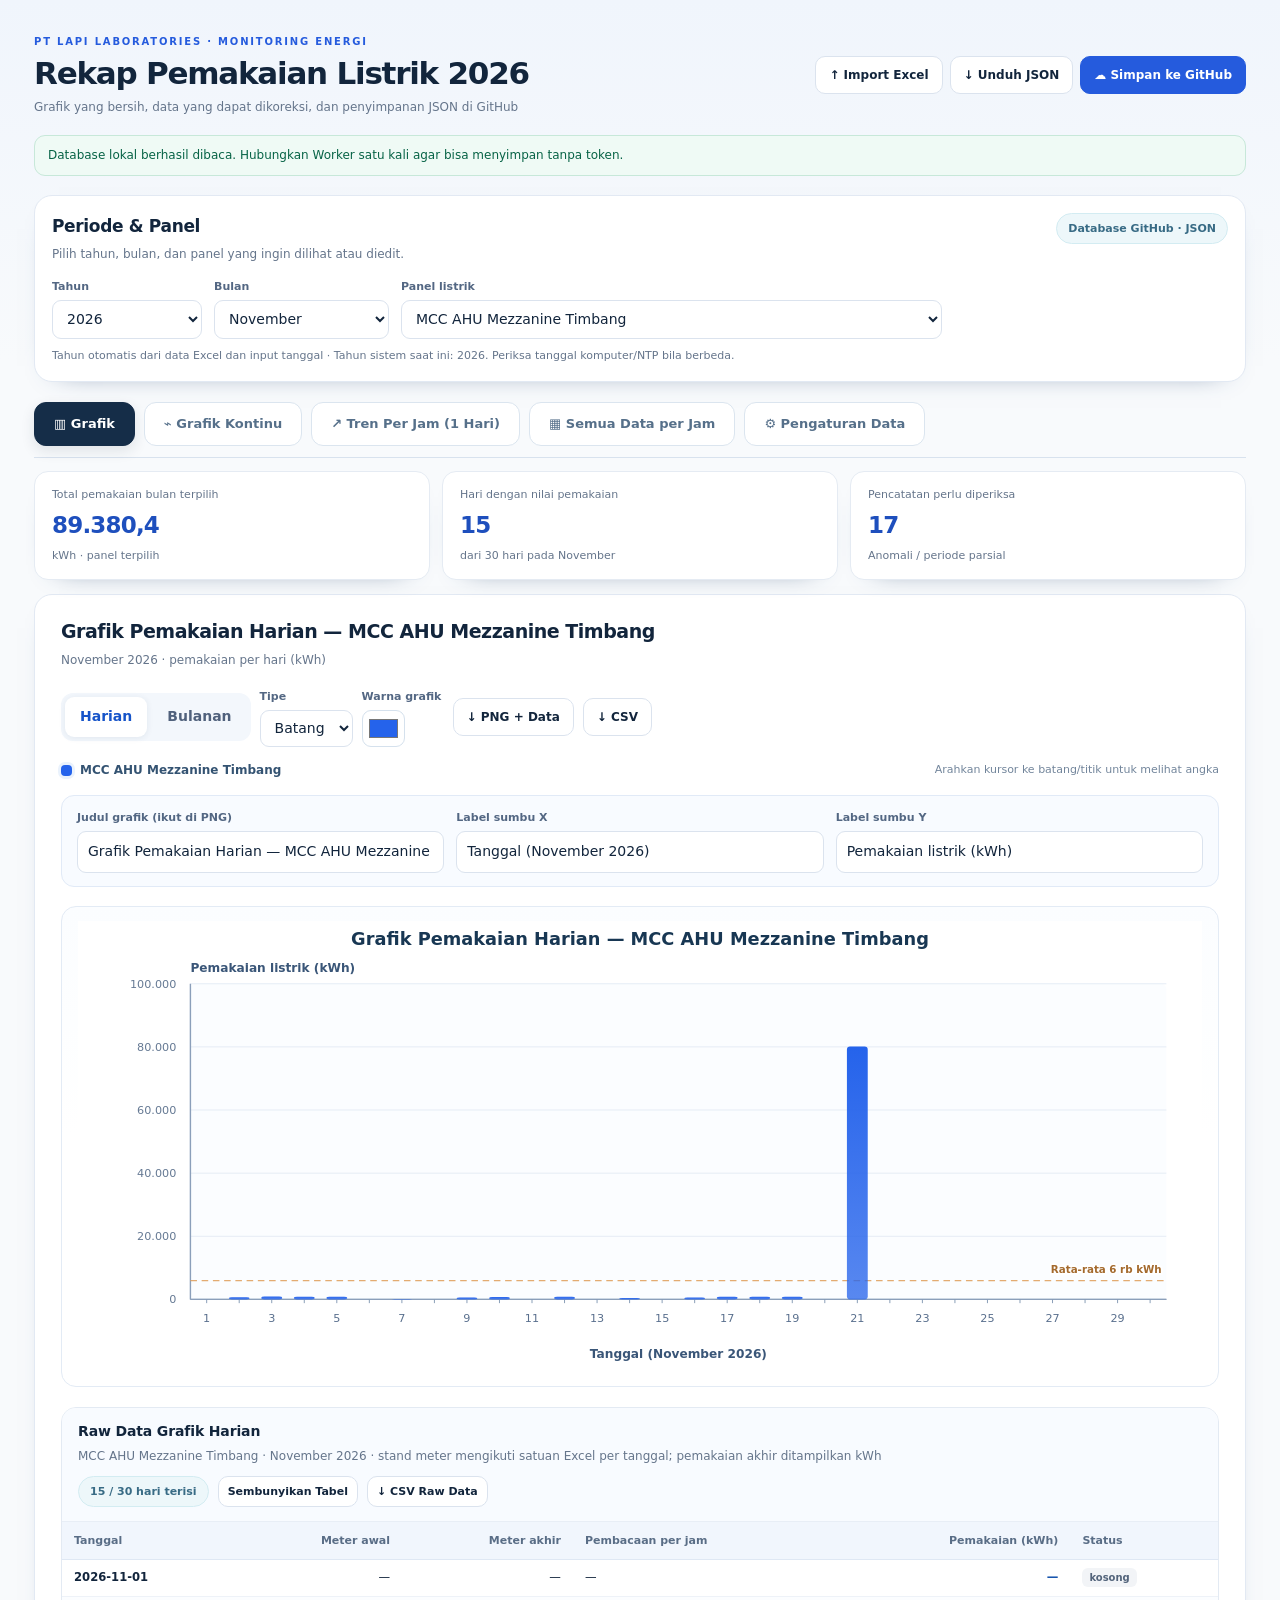
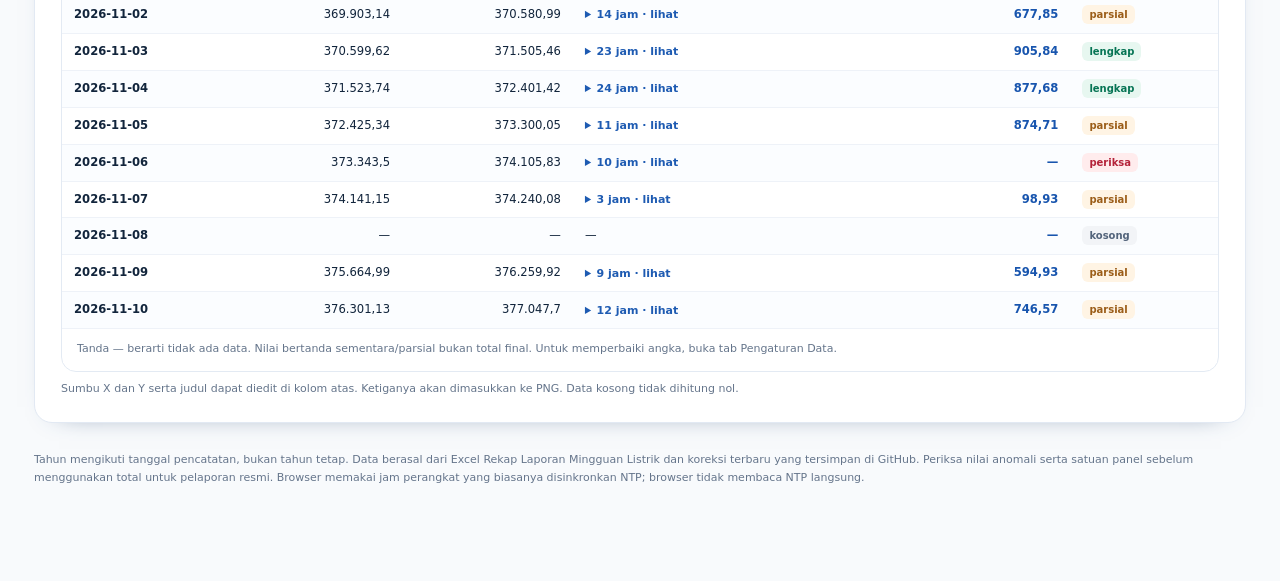
==== commit efa23921: "Add files via upload" ====
--- a/index.html
+++ b/index.html
@@ -121,20 +121,81 @@
 .hourgrid-snapshots input{width:160px;max-width:100%}
 @media(max-width:1150px){.hourgrid-filters{grid-template-columns:repeat(3,minmax(0,1fr))}}
 @media(max-width:670px){.hourgrid-filters{grid-template-columns:repeat(2,minmax(0,1fr))}.hourgrid-filters>.field:last-child{grid-column:1/-1}.hourly-card>.flexhead .actions{width:100%}.hourgrid-table .date-col{width:100px;min-width:100px;max-width:100px}.hourgrid-table .panel-col{width:150px;min-width:150px;max-width:150px;left:100px}.hourgrid-pager .actions{flex-wrap:wrap}}
+
+/* Panel chart kontinu dan pengeditan label grafik */
+.graph-controls{display:grid;grid-template-columns:repeat(3,minmax(0,1fr));gap:12px;margin:16px 0 6px;padding:13px 15px;background:#f8fbff;border:1px solid #e1eaf7;border-radius:13px}
+.cont-controls{display:flex;gap:12px;align-items:end;flex-wrap:wrap;margin:16px 0}.cont-controls>.field{min-width:195px;flex:1}
+.cont-note{line-height:1.6;border-radius:11px;background:#f3f8ff;border:1px solid #dce8f6;color:#4e6584;padding:12px 14px;margin-top:12px;font-size:12px}
+.cont-stats{display:flex;gap:8px;flex-wrap:wrap;margin:14px 0}.cont-stats span{display:inline-block;background:#f5f9ff;border:1px solid #dce6f4;border-radius:9px;padding:8px 12px;color:#3b5675;font-size:12px}
+.cont-stats strong{color:#164bb3}.cont-table{max-height:345px}
+.cont-table th,.cont-table td{padding:8px 10px}
+@media(max-width:720px){.graph-controls{grid-template-columns:1fr}.cont-controls>.field{min-width:130px}}
+
+/* Tren 1 hari: tabel 25 jam dan dua representasi yang tidak menyamakan stand meter dengan pemakaian. */
+.intraday-controls{display:grid;grid-template-columns:minmax(155px,1fr) minmax(185px,1fr) minmax(175px,1.5fr) auto;align-items:end;gap:12px;margin:18px 0 7px}
+.intraday-nav{display:flex;gap:6px}
+.intraday-nav .btn{flex:1;white-space:nowrap}
+.intraday-stat{display:flex;flex-wrap:wrap;gap:9px;margin:15px 0 4px}
+.intraday-stat>span{border:1px solid #dfe9f6;background:#f7fbff;padding:9px 13px;border-radius:10px;font-size:12px;color:#385b7d}
+.intraday-stat strong{color:#174eaa}
+.intraday-note{border-left:3px solid #2b6bd1;border-radius:8px;background:#f3f8ff;color:#496681;font-size:12px;padding:12px 14px;line-height:1.65;margin-top:13px}
+.intraday-raw .tablewrap{max-height:500px}
+.intraday-anomaly{color:#b4233a;font-weight:750}
+.intraday-check{color:#95610c;font-weight:750}
+@media(max-width:900px){.intraday-controls{grid-template-columns:repeat(2,minmax(0,1fr))}}
+@media(max-width:580px){.intraday-controls{grid-template-columns:1fr}.intraday-nav{justify-content:stretch}}
 </style></head><body>
 <div class="shell">
 <header class="top"><div><p class="eyebrow">PT LAPI LABORATORIES · MONITORING ENERGI</p><h1 id="pageTitle">Grafik Pemakaian Listrik Lapi 2</h1><p class="sub">Grafik yang bersih, data yang dapat dikoreksi, dan penyimpanan JSON di GitHub</p></div><div class="actions"><button class="btn" id="importBtn" type="button">↑ Import Excel</button><button class="btn" id="backupBtn">↓ Unduh JSON</button><button class="btn blue" id="saveBtn">☁ Simpan ke GitHub</button></div></header>
 <div id="status" class="status" role="status">Memuat data Excel dari JSON GitHub...</div>
 <section class="card filter-card"><div class="flexhead"><div><h2>Periode & Panel</h2><p class="sub">Pilih tahun, bulan, dan panel yang ingin dilihat atau diedit.</p></div><span class="mini-label">Database GitHub · JSON</span></div><div class="filters global-filters" style="margin-top:14px"><div class="field"><label for="year">Tahun</label><select id="year"></select></div><div class="field"><label for="month">Bulan</label><select id="month"></select></div><div class="field"><label for="panel">Panel listrik</label><select id="panel"></select></div></div><p class="note" id="clockHint"></p></section>
-<nav class="mainnav" aria-label="Menu dashboard"><button class="view-tab" data-view="chart" aria-selected="true">▥ Grafik</button><button class="view-tab" data-view="hourly" aria-selected="false">▦ Semua Data per Jam</button><button class="view-tab" data-view="settings" aria-selected="false">⚙ Pengaturan Data</button></nav>
+<nav class="mainnav" aria-label="Menu dashboard"><button class="view-tab" data-view="chart" aria-selected="true">▥ Grafik</button><button class="view-tab" data-view="continuous" aria-selected="false">⌁ Grafik Kontinu</button><button class="view-tab" data-view="intraday" aria-selected="false">↗ Tren Per Jam (1 Hari)</button><button class="view-tab" data-view="hourly" aria-selected="false">▦ Semua Data per Jam</button><button class="view-tab" data-view="settings" aria-selected="false">⚙ Pengaturan Data</button></nav>
 <div id="chartView">
  <div class="stats"><div class="metric"><small id="totalLabel">Total pemakaian bulan terpilih</small><strong id="kwh">—</strong><span>kWh · panel terpilih</span></div><div class="metric"><small id="daysLabel">Hari dengan nilai pemakaian</small><strong id="days">—</strong><span id="daysSub">Jumlah tanggal</span></div><div class="metric"><small id="issuesLabel">Pencatatan perlu diperiksa</small><strong id="issues">—</strong><span>Anomali / periode parsial</span></div></div>
- <section class="card chart-card"><div class="flexhead"><div><h2 id="chartTitle">Grafik Pemakaian Listrik</h2><p id="chartSubtitle" class="sub">Januari–Desember</p></div><div class="actions"><div class="tabs" aria-label="Jenis grafik"><button class="tab" data-tab="daily" aria-selected="true">Harian</button><button class="tab" data-tab="monthly" aria-selected="false">Bulanan</button></div><div class="field field-compact"><label for="mode">Tipe</label><select id="mode"><option value="bar">Batang</option><option value="line">Garis</option></select></div><div class="field field-compact"><label for="chartColor">Warna grafik</label><input type="color" id="chartColor" value="#2563eb" title="Ubah warna grafik panel ini"></div><button class="btn" id="exportPng">↓ PNG + Data</button><button class="btn" id="exportCsv">↓ CSV</button></div></div><div class="chart-toolbar-note"><span id="seriesLegend" class="chart-series"><span class="chart-series-dot"></span><span id="seriesName">Panel listrik</span></span><span class="chart-info">Arahkan kursor ke batang/titik untuk melihat angka</span></div><div class="chartframe" id="chart"><div class="empty">Memuat grafik...</div></div>
+ <section class="card chart-card"><div class="flexhead"><div><h2 id="chartTitle">Grafik Pemakaian Listrik</h2><p id="chartSubtitle" class="sub">Januari–Desember</p></div><div class="actions"><div class="tabs" aria-label="Jenis grafik"><button class="tab" data-tab="daily" aria-selected="true">Harian</button><button class="tab" data-tab="monthly" aria-selected="false">Bulanan</button></div><div class="field field-compact"><label for="mode">Tipe</label><select id="mode"><option value="bar">Batang</option><option value="line">Garis</option></select></div><div class="field field-compact"><label for="chartColor">Warna grafik</label><input type="color" id="chartColor" value="#2563eb" title="Ubah warna grafik panel ini"></div><button class="btn" id="exportPng">↓ PNG + Data</button><button class="btn" id="exportCsv">↓ CSV</button></div></div><div class="chart-toolbar-note"><span id="seriesLegend" class="chart-series"><span class="chart-series-dot"></span><span id="seriesName">Panel listrik</span></span><span class="chart-info">Arahkan kursor ke batang/titik untuk melihat angka</span></div><div class="graph-controls" aria-label="Pengaturan judul dan label grafik"><div class="field"><label for="mainTitleInput">Judul grafik (ikut di PNG)</label><input type="text" id="mainTitleInput" maxlength="150" placeholder="Judul grafik"></div><div class="field"><label for="mainXInput">Label sumbu X</label><input type="text" id="mainXInput" maxlength="90" placeholder="Label sumbu X"></div><div class="field"><label for="mainYInput">Label sumbu Y</label><input type="text" id="mainYInput" maxlength="90" placeholder="Label sumbu Y"></div></div><div class="chartframe" id="chart"><div class="empty">Memuat grafik...</div></div>
  <section class="chart-raw" id="chartRawSection"><div class="chart-raw-head"><div><h3 id="chartRawTitle">Raw Data Grafik</h3><p class="sub" id="chartRawSubtitle">Angka asli dan hasil pemakaian yang sedang digrafikkan.</p></div><div class="actions"><span class="mini-label" id="chartRawCount">—</span><button class="btn sm" id="rawToggle" aria-expanded="true">Sembunyikan Tabel</button><button class="btn sm" id="rawCsv">↓ CSV Raw Data</button></div></div><div id="chartRawBody"><div id="chartRawTable" class="tablewrap"></div><p class="note" style="padding:0 15px 14px">Tanda — berarti tidak ada data. Nilai bertanda sementara/parsial bukan total final. Untuk memperbaiki angka, buka tab Pengaturan Data.</p></div></section>
- <p class="note">Sumbu X: tanggal atau bulan · Sumbu Y: pemakaian listrik (kWh). Data kosong tidak diubah menjadi nol.</p></section>
+ <p class="note">Sumbu X dan Y serta judul dapat diedit di kolom atas. Ketiganya akan dimasukkan ke PNG. Data kosong tidak dihitung nol.</p></section>
 </div>
 
+<!-- Grafik meter kumulatif: pembacaan tidak direset per hari, tersambung sepanjang periode. -->
+<div id="continuousView" class="hidden">
+ <section class="card chart-card">
+  <div class="flexhead"><div><h2 id="continuousHeading">Grafik Kontinu Stand Meter</h2><p class="sub">Pembacaan meter asli dari Excel pada sumbu waktu, bukan total pemakaian harian. Data berlanjut antarhari dan satuan mengikuti data sumber.</p></div><div class="actions"><button type="button" class="btn blue" id="continuousPng">↓ PNG Grafik + Judul</button><button type="button" class="btn" id="continuousCsv">↓ CSV Seluruh Titik</button></div></div>
+  <div class="cont-controls"><div class="field"><label for="continuousPeriod">Rentang waktu</label><select id="continuousPeriod"><option value="month">Bulan terpilih</option><option value="year">Seluruh tahun terpilih</option><option value="all">Semua data yang tersedia</option></select></div><div class="field"><label for="continuousResolution">Titik grafik</label><select id="continuousResolution"><option value="hourly">Semua pembacaan per jam</option><option value="daily">Pembacaan terakhir setiap hari</option></select></div><div class="field"><label for="continuousColor">Warna garis</label><input type="color" id="continuousColor" value="#2563eb"></div></div>
+  <div class="graph-controls" aria-label="Edit judul dan sumbu grafik kontinu"><div class="field"><label for="continuousTitleInput">Judul grafik (muncul di PNG)</label><input id="continuousTitleInput" type="text" maxlength="150" placeholder="Judul grafik kontinu"></div><div class="field"><label for="continuousXInput">Label sumbu X</label><input id="continuousXInput" type="text" maxlength="90" placeholder="Label waktu"></div><div class="field"><label for="continuousYInput">Label sumbu Y (beserta satuan)</label><input id="continuousYInput" type="text" maxlength="90" placeholder="Stand meter (kWh/MWh/GWh)"></div></div>
+  <div class="cont-stats" id="continuousStats" aria-live="polite"></div>
+  <div class="chartframe" id="continuousChart"><div class="empty">Pilih panel dan periode...</div></div>
+  <p class="cont-note" id="continuousInfo">Data kosong tidak disambungkan sebagai nol. Garis dibagi ketika meter turun atau terdapat jeda pencatatan besar. Angka sumber tidak diubah saat menyajikan grafik.</p>
+  <div class="chart-raw"><div class="chart-raw-head"><div><h3>Data sumber grafik kontinu</h3><p class="sub">Pratinjau 100 pembacaan terakhir. CSV berisi seluruh titik yang digrafikkan; edit data lengkap melalui tab Semua Data per Jam.</p></div><button type="button" class="btn sm" id="continuousEdit">✎ Edit Pembacaan Jam</button></div><div class="tablewrap cont-table"><table><thead><tr><th>Tanggal</th><th>Jam</th><th>Nilai Excel</th><th>Satuan Asli</th><th>Nilai Grafik</th><th>Asal</th></tr></thead><tbody id="continuousRows"></tbody></table></div></div>
+ </section>
+</div>
+
 <!-- Semua pembacaan Excel tetap berada di database JSON. Tabel ini menampilkan setiap tanggal, panel dan 25 jam, bukan agregasi awal/akhir. -->
+
+<!-- Tren 1 Hari: pembacaan 00:00 hingga 24:00 untuk satu panel dan tanggal, tidak menyambung antar tanggal. -->
+<div id="intradayView" class="hidden">
+ <section class="card chart-card">
+  <div class="flexhead"><div><h2 id="intradayHeading">Tren Listrik Per Jam · Satu Hari</h2><p class="sub">Pilih satu tanggal untuk memantau semua pembacaan jam 00:00–24:00. Bandingkan stand meter asli dan selisih konsumsi antarjam.</p></div>
+   <div class="actions"><button class="btn blue" id="intradayPng" type="button">↓ PNG + Judul & Sumbu</button><button class="btn" id="intradayCsv" type="button">↓ CSV 25 Jam</button></div></div>
+  <div class="intraday-controls">
+   <div class="field"><label for="intradayDate">Tanggal yang dipantau</label><input id="intradayDate" type="date" aria-label="Tanggal tren per jam"></div>
+   <div class="field"><label>Navigasi hari yang ada data</label><div class="intraday-nav"><button id="intradayPrev" class="btn sm" type="button">← Sebelumnya</button><button id="intradayNext" class="btn sm" type="button">Berikutnya →</button></div></div>
+   <div class="field"><label for="intradayMode">Jenis tren</label><select id="intradayMode"><option value="meter">Stand meter (satuan Excel)</option><option value="usage">Pemakaian antarjam (kWh)</option></select></div>
+   <div class="field field-compact"><label for="intradayColor">Warna garis</label><input type="color" id="intradayColor" value="#2563eb"></div>
+  </div>
+  <div class="graph-controls" aria-label="Judul dan sumbu tren per jam">
+   <div class="field"><label for="intradayTitleInput">Judul grafik (tersimpan di PNG)</label><input id="intradayTitleInput" type="text" maxlength="150" placeholder="Judul tren listrik"></div>
+   <div class="field"><label for="intradayXInput">Label sumbu X</label><input id="intradayXInput" type="text" maxlength="90" placeholder="Jam"></div>
+   <div class="field"><label for="intradayYInput">Label sumbu Y (satuan)</label><input id="intradayYInput" type="text" maxlength="90" placeholder="Stand meter / kWh"></div>
+  </div>
+  <div id="intradayStats" class="intraday-stat" aria-live="polite"></div>
+  <div id="intradayChart" class="chartframe"><div class="empty">Pilih tanggal untuk menampilkan tren per jam.</div></div>
+  <p id="intradayInfo" class="intraday-note">Sel kosong tidak dianggap nol. Selisih antarjam dihitung hanya apabila kedua jam berturutan memiliki pembacaan.</p>
+  <section class="chart-raw intraday-raw"><div class="chart-raw-head"><div><h3>Data pembacaan dan pemeriksaan 25 jam</h3><p class="sub">Nilai asli Excel disandingkan dengan pemakaian per jam. Tombol Edit membawa Anda ke sel jam yang dipilih.</p></div><div class="actions"><span id="intradaySourceUnit" class="mini-label">—</span><button class="btn sm" id="intradayEdit" type="button">✎ Edit Jam Hari Ini</button></div></div>
+  <div class="tablewrap"><table><thead><tr><th>Jam</th><th>Stand Meter</th><th>Satuan Excel</th><th>Δ ke Jam Sebelumnya (kWh)</th><th>Pemeriksaan</th><th>Aksi</th></tr></thead><tbody id="intradayRows"></tbody></table></div></section>
+ </section>
+</div>
+
 <div id="hourlyView" class="hidden">
  <section class="card hourly-card">
   <div class="flexhead"><div><h2>Seluruh Pembacaan Meter dari Excel · 00:00–24:00</h2><p class="sub">Satu baris = satu tanggal dan satu panel. Semua angka meter hasil impor tersedia per jam, dapat diperiksa, diedit, dan disimpan ke GitHub. Geser tabel secara horizontal untuk melihat seluruh jam.</p></div>
@@ -170,23 +231,23 @@
   </div>
   <p class="note">Mendukung sheet laporan per jam 2025–2026 dan arsip mingguan Juli–Oktober 2025. File diproses di perangkat ini, tidak diunggah ke server lain. Koreksi kWh manual yang sudah ada tidak dihapus.</p>
   <div id="excelFeedback" class="excel-feedback" role="status">Belum ada file Excel dipilih.</div>
-  <div id="excelPreview" class="hidden"><div id="excelSummary"></div><div class="actions excel-confirm"><button id="excelApply" type="button" class="btn blue">✓ Terapkan ke Draf Dashboard</button><button id="excelCancel" type="button" class="btn">Batal Impor</button></div><p class="note">Setelah diterapkan, periksa grafik lalu klik <b>Simpan ke GitHub</b>. Data tidak terkirim ke GitHub secara otomatis tanpa token dan tombol simpan.</p></div>
+  <div id="excelPreview" class="hidden"><div id="excelSummary"></div><div class="actions excel-confirm"><button id="excelApply" type="button" class="btn blue">✓ Terapkan ke Draf Dashboard</button><button id="excelCancel" type="button" class="btn">Batal Impor</button></div><p class="note">Setelah diterapkan, periksa grafik lalu klik <b>Simpan ke GitHub</b>. Data tidak terkirim ke GitHub sampai Anda menekan tombol Simpan (login editor diperlukan).</p></div>
  </section>
  <section class="card" id="dailyTableSection"><div class="flexhead"><div><h2>Tabel Pemakaian Harian</h2><p class="sub">Klik tanggal pada kolom "Pembacaan Jam" untuk melihat atau mengisi stand meter 00:00–24:00 di tabel bawah.</p></div><div class="actions table-header-actions"><button class="btn sm edit-toggle" id="editTableBtn" aria-pressed="false">✎ Edit Tabel</button><button class="btn sm blue" id="saveTableBtn">☁ Simpan ke GitHub</button><button class="btn sm" id="tableCsvBtn">↓ CSV</button></div></div><p id="editModeHint" class="table-help">Mode lihat · Klik Edit Tabel untuk mengisi angka.</p><div class="tablewrap daily-inline-wrap"><table><thead><tr><th>Tanggal</th><th>Meter Awal</th><th>Meter Akhir</th><th>Pemakaian (kWh)</th><th>Status</th><th>Pembacaan Jam</th></tr></thead><tbody id="dailyRows"></tbody></table></div><div class="actions" style="margin-top:12px"><button class="btn sm" id="clearCorrection">Hapus Koreksi Bulan Ini</button></div></section>
  <section class="card" id="hourTableSection"><div class="flexhead"><div><h2>Tabel Pembacaan Meter per Jam</h2><p class="sub">Tabel selalu terbuka. Pilih tanggal atau klik "Isi Jam" pada tabel harian, kemudian isi stand meter di jam yang diperlukan.</p></div><div class="actions"><div class="field hour-date-field"><label for="hourDate">Tanggal pencatatan</label><input id="hourDate" type="date" aria-label="Pilih tanggal tabel pembacaan per jam"></div><span class="mini-label" id="hourUnitLabel">Stand meter · kWh</span></div></div><p class="table-help">Jam tanpa pembacaan ditampilkan kosong. Kosongkan nilai lama dalam mode Edit untuk menghapus pembacaan tersebut. Semua perubahan disimpan lewat tombol Simpan ke GitHub di header tabel harian.</p><div class="tablewrap hour-inline-wrap"><table><thead><tr><th>Jam</th><th>Stand meter · klik untuk mengisi</th><th>Keterangan</th></tr></thead><tbody id="readingRows"></tbody></table></div></section>
  <section class="card"><h2>Nama & Satuan Panel</h2><p class="sub">Ubah nama dan satuan panel bila diperlukan. Perubahan disimpan sebagai draf sampai tombol Simpan ke GitHub ditekan.</p><div class="space"></div><div class="panelgrid"><div class="field"><label for="panelName">Nama Panel</label><input id="panelName" maxlength="125" type="text"></div><div class="field"><label for="panelUnit">Satuan</label><select id="panelUnit"><option value="KWH">kWh</option><option value="MWH">MWh</option><option value="GWH">GWh</option><option value="UNKNOWN">Belum diketahui</option></select></div><button class="btn" id="updatePanel">Simpan Nama</button></div><div class="actions" style="margin-top:12px"><button class="btn sm" id="newPanel">+ Tambah Panel</button></div></section>
  <section class="card hidden" id="weeklySection"><h2>Arsip Meter Mingguan 2025</h2><p class="sub">Arsip mingguan dari Excel asli ditampilkan terpisah dan tidak dianggap sebagai data harian lengkap.</p><div class="tablewrap"><table><thead><tr><th>Tanggal</th><th>Stand Meter · Klik untuk Edit</th><th>Satuan</th><th>Keterangan</th></tr></thead><tbody id="weeklyRows"></tbody></table></div></section>
- <section class="card"><details class="details" id="githubSettings"><summary>Pengaturan Akses Simpan GitHub</summary><p class="sub">Repository sudah otomatis: <b>smartlab738-max/Grafik-Lapi-2</b> → <code>rekap-data/rekap-listrik.json</code>. Tidak perlu isi path.</p><div class="auth" style="margin-top:12px"><div class="field"><label for="token">Token GitHub (dimasukkan saat sesi edit)</label><input type="password" id="token" autocomplete="off" spellcheck="false" placeholder="github_pat_..."></div><button class="btn" id="activateToken">Aktifkan Token</button></div><p class="note">Token hanya disimpan dalam memori tab, tidak ditulis ke HTML/JSON/browser storage. Pilih izin Contents: Read and write khusus repository Grafik-Lapi-2. Jangan membagikan token.</p></details></section>
+ <section class="card"><details class="details" id="githubSettings"><summary>🔒 Koneksi Simpan Aman (tanpa token GitHub di browser)</summary><p class="sub">Repository: <b>smartlab738-max/grafik-lapi-2-harian</b> → <code>rekap-data/rekap-listrik.json</code>. Alamat repository dan path sudah tetap.</p><div class="auth" style="margin-top:12px;flex-wrap:wrap"><div class="field" style="min-width:280px;flex:2"><label for="backendUrl">Alamat server penyimpanan Cloudflare Worker (diisi satu kali)</label><input type="url" id="backendUrl" placeholder="https://nama-worker.nama-akun.workers.dev" autocomplete="url" spellcheck="false"></div><button class="btn" id="connectBackend" type="button">Hubungkan Server</button></div><div class="auth" style="margin-top:12px;flex-wrap:wrap"><div class="field" style="min-width:220px;flex:1"><label for="editorPassword">Kata sandi editor (bukan GitHub PAT)</label><input type="password" id="editorPassword" autocomplete="current-password" placeholder="Kata sandi editor"></div><button class="btn blue" type="button" id="loginBackend">Masuk Editor</button><button class="btn" type="button" id="logoutBackend">Keluar</button></div><p class="note" id="backendStatus">Belum terhubung dengan server penyimpanan. Lihat README dalam paket untuk menyiapkan Worker dan GitHub Secret satu kali.</p><p class="note">Token GitHub tidak pernah dimasukkan atau disimpan di website. Hanya sesi editor yang disimpan pada browser ini, berlaku maksimum 30 hari. Hapus sesi lewat tombol Keluar atau bersihkan data browser.</p></details></section>
 </div>
 <p class="footer">Tahun mengikuti tanggal pencatatan, bukan tahun tetap. Data berasal dari Excel Rekap Laporan Mingguan Listrik dan koreksi terbaru yang tersimpan di GitHub. Periksa nilai anomali serta satuan panel sebelum menggunakan total untuk pelaporan resmi. Browser memakai jam perangkat yang biasanya disinkronkan NTP; browser tidak membaca NTP langsung.</p>
 </div>
 <script src="./excel-reader.js" defer></script>
 <script defer>
 (()=>{'use strict';
-const $=id=>document.getElementById(id),REPO='smartlab738-max/Grafik-Lapi-2',DATA_PATH='rekap-data/rekap-listrik.json',DRAFT_KEY='grafik-lapi2-draft-v1';
+const $=id=>document.getElementById(id),REPO='smartlab738-max/grafik-lapi-2-harian',DATA_PATH='rekap-data/rekap-listrik.json',DRAFT_KEY='grafik-lapi2-draft-v1',API_URL_KEY='lapi2-secure-worker-url-v1',SESSION_KEY='lapi2-editor-session-v1';
 const MONTHS=['Januari','Februari','Maret','April','Mei','Juni','Juli','Agustus','September','Oktober','November','Desember'],SHORT=['Jan','Feb','Mar','Apr','Mei','Jun','Jul','Agt','Sep','Okt','Nov','Des'];
 const PALETTE=['#2563eb','#0d9488','#8b5cf6','#e87935','#dc4c72','#0891b2','#64748b','#65a30d','#d97706','#6366f1','#0f766e','#be185d','#3b82f6','#c2410c','#a855f7'];
-const state={db:null,base:null,year:null,month:0,panel:null,tab:'daily',view:'chart',mode:'bar',token:'',dirty:false,loading:false,editing:false,hourDate:'',importData:null,importName:'',gridYear:'all',gridMonth:'all',gridPanel:'all',gridCondition:'all',gridSearch:'',gridPage:0};
+const state={db:null,base:null,year:null,month:0,panel:null,tab:'daily',view:'chart',mode:'bar',apiUrl:localStorage.getItem(API_URL_KEY)||'',session:localStorage.getItem(SESSION_KEY)||'',sha:'',draftConflict:false,dirty:false,loading:false,editing:false,hourDate:'',importData:null,importName:'',gridYear:'all',gridMonth:'all',gridPanel:'all',gridCondition:'all',gridSearch:'',gridPage:0,contPeriod:'month',contResolution:'hourly',continuousPoints:[],continuousUnit:'KWH',intradayDate:'',intradayMode:'meter',intradayRows:[]};
 const isNum=n=>typeof n==='number'&&Number.isFinite(n),fmt=(n,d=1)=>isNum(n)?new Intl.NumberFormat('id-ID',{maximumFractionDigits:d}).format(n):'—';
 const escapeHtml=x=>String(x??'').replace(/[&<>"']/g,c=>({'&':'&amp;','<':'&lt;','>':'&gt;','"':'&quot;',"'":'&#39;'}[c]));
 const idDate=(y,m,d)=>`${y}-${String(m+1).padStart(2,'0')}-${String(d).padStart(2,'0')}`;
@@ -198,7 +259,7 @@
 function availableYears(){let a=new Set([String(currentYear())]);for(let date of Object.keys(state.db.readings||{}))a.add(date.slice(0,4));for(let date of Object.keys(state.db.snapshots||{}))a.add(date.slice(0,4));return [...a].filter(x=>/^20\d\d$/.test(x)).sort();}
 function daysSeries(date,id){return (state.db.readings?.[date]?.[id]?.r||[]).slice().filter(x=>Array.isArray(x)&&isNum(x[1])).sort((a,b)=>a[0]-b[0]);}
 function median(values){let a=values.filter(isNum).slice().sort((a,b)=>a-b);return a.length?a[Math.floor(a.length/2)]:0;}
-function calculate(date,id){const panel=getPanel(id),f=factor(panel?.unit),rec=state.db.readings?.[date]?.[id],raw=daysSeries(date,id),override=state.db.overrides?.[date]?.[id];
+function calculate(date,id){const panel=getPanel(id),rec=state.db.readings?.[date]?.[id],f=factor(rec?.unit||panel?.unit),raw=daysSeries(date,id),override=state.db.overrides?.[date]?.[id];
  let out={value:null,first:null,last:null,status:'kosong',count:raw.length,flags:[],source:rec?.src||''};
  if(raw.length){out.first=raw[0][1];out.last=raw.at(-1)[1];}
  if(!f)out.flags.push('Satuan belum ditentukan');
@@ -233,6 +294,19 @@
  syncPanelEdit();renderReadings();}
 function syncPanelEdit(){let p=getPanel(state.panel);if(!p)return;$('panelName').value=p.name;$('panelUnit').value=p.unit;}
 function chooseStatus(status){return status==='lengkap'||status==='koreksi'?'ok':status==='kosong'?'':status==='periksa'?'error':'warn';}
+// Judul dan label sumbu disimpan per panel dan per jenis grafik dalam JSON.
+function defaultPrefs(kind){const p=getPanel(state.panel),unit=p?.unit||'KWH';
+ if(kind==='daily')return{title:'Grafik Pemakaian Harian — '+p.name,x:`Tanggal (${MONTHS[state.month]} ${state.year})`,y:'Pemakaian listrik (kWh)'};
+ if(kind==='monthly')return{title:'Grafik Pemakaian Bulanan — '+p.name,x:'Bulan ('+state.year+')',y:'Pemakaian listrik (kWh)'};
+ if(kind==='intraday-meter')return{title:'Tren Stand Meter Per Jam — '+p.name,x:'Jam (00:00–24:00)',y:'Stand meter ('+(state.db.readings?.[state.intradayDate]?.[state.panel]?.unit||unit)+')'};
+ if(kind==='intraday-usage')return{title:'Tren Pemakaian Antarjam — '+p.name,x:'Jam (00:00–24:00)',y:'Pemakaian tiap jam (kWh)'};
+ return{title:'Grafik Kontinu Stand Meter — '+p.name,x:'Waktu (tanggal dan jam)',y:'Stand meter ('+unit+')'};
+}
+function chartPrefs(kind,unitOverride){const saved=state.db.chartSettings?.[state.panel]?.[kind]||{},def=defaultPrefs(kind);
+ if(kind==='continuous'&&unitOverride)def.y='Stand meter ('+unitOverride+')';
+ return{title:saved.title||def.title,x:saved.x||def.x,y:saved.y||def.y};}
+function syncMainChartInputs(){const v=chartPrefs(state.tab);$('mainTitleInput').value=v.title;$('mainXInput').value=v.x;$('mainYInput').value=v.y;}
+function saveChartPref(kind,key,value){const section=((state.db.chartSettings??={})[state.panel]??={})[kind]??={};section[key]=value.trim().slice(0,key==='title'?150:90);markDirty('Judul/sumbu grafik diperbarui pada draf. Unduhan PNG sudah memakai label baru.');render();}
 function render(){if(!state.db)return;const y=state.year,m=state.month,id=state.panel,p=getPanel(id);if(!p)return;
  $('pageTitle').textContent=`Rekap Pemakaian Listrik ${y}`;
  const values=Array.from({length:daysIn(y,m)},(_,i)=>calculate(idDate(y,m,i+1),id));
@@ -249,23 +323,23 @@
  }
  document.querySelectorAll('.tab').forEach(b=>b.setAttribute('aria-selected',String(b.dataset.tab===state.tab)));
  document.querySelectorAll('.view-tab').forEach(b=>b.setAttribute('aria-selected',String(b.dataset.view===state.view)));
- $('chartView').classList.toggle('hidden',state.view!=='chart');$('settingsView').classList.toggle('hidden',state.view!=='settings');$('hourlyView').classList.toggle('hidden',state.view!=='hourly');
- $('chartColor').value=panelColor();
+ $('chartView').classList.toggle('hidden',state.view!=='chart');$('continuousView').classList.toggle('hidden',state.view!=='continuous');$('settingsView').classList.toggle('hidden',state.view!=='settings');$('hourlyView').classList.toggle('hidden',state.view!=='hourly');$('intradayView').classList.toggle('hidden',state.view!=='intraday');
+ $('chartColor').value=panelColor();syncMainChartInputs();
  let data,labels;
- if(state.tab==='daily'){data=values.map(v=>v.value);labels=values.map((_,i)=>String(i+1));$('chartTitle').textContent='Grafik Harian — '+p.name;$('chartSubtitle').textContent=`${MONTHS[m]} ${y} · pemakaian per hari (kWh)`;}
- else{data=Array.from({length:12},(_,i)=>monthly(y,i,id).value);labels=SHORT;$('chartTitle').textContent='Grafik Bulanan — '+p.name;$('chartSubtitle').textContent=`Januari–Desember ${y} · nilai parsial adalah subtotal hari valid`}
- drawChart(data,labels);renderChartRaw();renderDaily(values);renderReadings();renderWeekly();if(state.view==='hourly')renderHourGrid();}
+ if(state.tab==='daily'){data=values.map(v=>v.value);labels=values.map((_,i)=>String(i+1));$('chartTitle').textContent=chartPrefs('daily').title;$('chartSubtitle').textContent=`${MONTHS[m]} ${y} · pemakaian per hari (kWh)`;}
+ else{data=Array.from({length:12},(_,i)=>monthly(y,i,id).value);labels=SHORT;$('chartTitle').textContent=chartPrefs('monthly').title;$('chartSubtitle').textContent=`Januari–Desember ${y} · nilai parsial adalah subtotal hari valid`}
+ drawChart(data,labels);renderChartRaw();renderDaily(values);renderReadings();renderWeekly();if(state.view==='hourly')renderHourGrid();if(state.view==='continuous')renderContinuous();if(state.view==='intraday')renderIntraday();}
 function panelColor(){const p=getPanel(state.panel);return /^#[0-9a-fA-F]{6}$/.test(p?.color||'')?p.color:PALETTE[Math.max(0,state.db.panels.findIndex(x=>x.id===state.panel))%PALETTE.length];}
 function niceScale(max){if(!max||max<=0)return 1;let raw=max/5,exp=Math.pow(10,Math.floor(Math.log10(raw))),x=raw/exp;return(x<=1?1:x<=2?2:x<=2.5?2.5:x<=5?5:10)*exp;}
 function compactValue(n){if(!isNum(n))return '—';return new Intl.NumberFormat('id-ID',{notation:'compact',maximumFractionDigits:1}).format(n)}
 function drawChart(values,labels){
- const root=$('chart'),W=1200,H=488,PL=120,PR=38,PT=67,PB=84,IW=W-PL-PR,IH=H-PT-PB,available=values.filter(isNum);
+ const root=$('chart'),mainPrefs=chartPrefs(state.tab),W=1200,H=488,PL=120,PR=38,PT=67,PB=84,IW=W-PL-PR,IH=H-PT-PB,available=values.filter(isNum);
  if(!available.length){root.innerHTML='<div class="empty">Belum ada angka pemakaian yang valid pada periode ini. Pilih panel/bulan lain atau input di Pengaturan Data.</div>';return;}
  const peak=Math.max(1,...available),tick=niceScale(peak*1.18),top=Math.max(tick,Math.ceil(peak*1.18/tick)*tick),color=panelColor(),esc=escapeHtml;
  const band=IW/labels.length,x=i=>PL+band*(i+.5),yy=v=>PT+IH-(v/top)*IH,avg=available.reduce((a,v)=>a+v,0)/available.length;
  let out=[`<svg xmlns="http://www.w3.org/2000/svg" viewBox="0 0 ${W} ${H}" role="img" aria-label="${esc(state.tab==='daily'?'Grafik harian':'Grafik bulanan')} pemakaian listrik dalam kWh">`,
  `<defs><linearGradient id="lapiBarFade" x1="0" y1="0" x2="0" y2="1"><stop offset="0" stop-color="${color}" stop-opacity="1"/><stop offset="1" stop-color="${color}" stop-opacity=".76"/></linearGradient><linearGradient id="lapiAreaFade" x1="0" y1="0" x2="0" y2="1"><stop offset="0" stop-color="${color}" stop-opacity=".12"/><stop offset="1" stop-color="${color}" stop-opacity="0"/></linearGradient></defs>`,
- `<rect width="${W}" height="${H}" fill="#ffffff"/>`,`<rect x="${PL}" y="${PT}" width="${IW}" height="${IH}" rx="6" fill="#fbfdff"/>`];
+ `<rect width="${W}" height="${H}" fill="#ffffff"/>`,`<text x="${W/2}" y="26" text-anchor="middle" font-size="19" font-weight="800" fill="#183753">${esc(mainPrefs.title)}</text>`,`<rect x="${PL}" y="${PT}" width="${IW}" height="${IH}" rx="6" fill="#fbfdff"/>`];
  if(labels.length<=12)for(let i=0;i<labels.length;i+=2)out.push(`<rect x="${(PL+band*i).toFixed(2)}" y="${PT}" width="${(band*2).toFixed(2)}" height="${IH}" fill="#f5f8fd" opacity=".46"/>`);
  // Consistent 0-based Y axis, with enough headroom for labels and no bars outside the chart.
  const ticks=Math.round(top/tick);
@@ -283,7 +357,7 @@
   values.forEach((v,i)=>{if(!isNum(v)){finish();return}run.push([x(i),yy(v)])});finish();
   values.forEach((v,i)=>{if(!isNum(v))return;out.push(`<circle class="chart-mark" data-chart-index="${i}" cx="${x(i)}" cy="${yy(v)}" r="5.5" fill="${color}" stroke="#fff" stroke-width="2.2" style="cursor:crosshair"><title>${esc(labels[i])}: ${esc(fmt(v,2))} kWh</title></circle>`);if(values.length<=12)out.push(`<text x="${x(i)}" y="${Math.max(PT+12,yy(v)-12)}" text-anchor="middle" font-size="11" fill="#315577">${esc(compactValue(v))}</text>`)});
  }
- out.push(`<text x="${PL}" y="30" font-size="13" font-weight="750" fill="#3a5678">Sumbu Y · Pemakaian listrik (kWh)</text>`,`<text x="${PL+IW/2}" y="${H-21}" text-anchor="middle" font-size="13" font-weight="750" fill="#3a5678">Sumbu X · ${esc(state.tab==='daily'?'Tanggal ('+MONTHS[state.month]+' '+state.year+')':'Bulan ('+state.year+')')}</text></svg>`,`<div id="chartTip" class="chart-tooltip" hidden></div>`);
+ out.push(`<text x="${PL}" y="54" font-size="13" font-weight="750" fill="#3a5678">${esc(mainPrefs.y)}</text>`,`<text x="${PL+IW/2}" y="${H-21}" text-anchor="middle" font-size="13" font-weight="750" fill="#3a5678">${esc(mainPrefs.x)}</text></svg>`,`<div id="chartTip" class="chart-tooltip" hidden></div>`);
  root.innerHTML=out.join('');
  const tip=$('chartTip');
  root.onpointermove=e=>{const target=e.target.closest?.('[data-chart-index]');if(!target){tip.hidden=true;return}const i=+target.dataset.chartIndex;if(!isNum(values[i])){tip.hidden=true;return}const r=root.getBoundingClientRect(),xx=e.clientX-r.left,yy=e.clientY-r.top;let date=state.tab==='daily'?idDate(state.year,state.month,i+1):MONTHS[i]+' '+state.year;tip.innerHTML=`<strong>${esc(date)}</strong><span>${esc(fmt(values[i],2))} kWh</span>`;tip.hidden=false;tip.style.left=Math.max(8,Math.min(root.clientWidth-208,xx+14))+'px';tip.style.top=Math.max(10,Math.min(root.clientHeight-75,yy-58))+'px'};
@@ -292,7 +366,7 @@
 function renderChartRaw(){
  const id=state.panel,y=state.year,m=state.month,p=getPanel(id),dCount=daysIn(y,m),daily=state.tab==='daily';
  $('chartRawTitle').textContent=daily?'Raw Data Grafik Harian':'Raw Data Grafik Bulanan';
- $('chartRawSubtitle').textContent=daily?`${p.name} · ${MONTHS[m]} ${y} · angka meter sebelum konversi dan pemakaian akhir kWh`:`${p.name} · Januari–Desember ${y} · subtotal bulanan dari pembacaan harian`;
+ $('chartRawSubtitle').textContent=daily?`${p.name} · ${MONTHS[m]} ${y} · stand meter mengikuti satuan Excel per tanggal; pemakaian akhir ditampilkan kWh`:`${p.name} · Januari–Desember ${y} · subtotal bulanan dari pembacaan harian`;
  $('seriesName').textContent=p.name;$('seriesLegend').style.setProperty('--chart-series-color',panelColor());
  let rows=[],filled=0;
  if(daily){for(let day=1;day<=dCount;day++){
@@ -364,13 +438,13 @@
    const panel=getPanel(panelId),name=panel?.name||panelId,source=rec?.src||'—';
    if(term&&!(date+' '+name+' '+source).toLowerCase().includes(term))continue;
    const readings=daysSeries(date,panelId);if(!readings.length&&!rec?.unreadable?.length)continue;
-   const issues=issueHours(readings),unknown=!factor(panel?.unit),unreadable=!!rec?.unreadable?.length;
+   const issues=issueHours(readings),unknown=!factor(rec?.unit||panel?.unit),unreadable=!!rec?.unreadable?.length;
    const anomaly=issues.size>0||unknown||unreadable;
    const partial=readings.length<15||readings[0]?.[0]>2||readings.at(-1)?.[0]<23;
    if(state.gridCondition==='anomaly'&&!anomaly)continue;
    if(state.gridCondition==='partial'&&!partial)continue;
    if(state.gridCondition==='ok'&&(anomaly||partial))continue;
-   items.push({date,panelId,panel,source,readings,issues,anomaly,partial,unreadable,unknown});
+   items.push({date,panelId,panel,unit:rec?.unit||panel?.unit,source,readings,issues,anomaly,partial,unreadable,unknown});
   }
  }
  items.sort((a,b)=>b.date.localeCompare(a.date)||a.panel?.name?.localeCompare(b.panel?.name||'')||a.panelId.localeCompare(b.panelId));
@@ -401,14 +475,14 @@
  const stat=(number,label)=>`<span class="grid-stat"><b>${fmt(number,0)}</b>${label}</span>`;
  $('gridStats').innerHTML=stat(count,'tanggal-panel')+stat(cells,'angka pembacaan jam')+stat(anomalies,'baris perlu diperiksa')+stat(partials,'baris parsial');
  $('hourgridBody').innerHTML=visible.length?visible.map(item=>{
-  const {date,panelId,panel,readings,issues,source,anomaly,partial,unknown,unreadable}=item,map=new Map(readings),total=calculate(date,panelId);
+  const {date,panelId,panel,unit,readings,issues,source,anomaly,partial,unknown,unreadable}=item,map=new Map(readings),total=calculate(date,panelId);
   const cells=Array.from({length:25},(_,h)=>{
    const val=map.get(h),present=isNum(val),issue=issues.get(h),label=issue==='drop'?'Meter turun dari pembacaan sebelumnya':issue==='spike'?'Lonjakan tidak biasa dibanding pembacaan lain di hari yang sama':'';
    return `<td class="hour-col"${issue?` data-issue="${issue}"`:''} title="${escapeHtml(label||`${date} ${String(h).padStart(2,'0')}:00 · ${present?val:'Belum ada pembacaan'}`)}">${state.editing?`<input data-grid-date="${escapeHtml(date)}" data-grid-panel="${escapeHtml(panelId)}" data-grid-hour="${h}" type="number" min="0" step="any" value="${present?val:''}" placeholder="—" aria-label="${escapeHtml(panel?.name||panelId)} ${date} jam ${String(h).padStart(2,'0')}:00">`:(present?escapeHtml(String(val)):'<span class="empty-cell">—</span>')}</td>`;
   }).join('');
   const flag=anomaly?(issues.size?'Anomali meter':unknown?'Satuan ?':'Nilai teks'):partial?'Parsial':'Normal';
   const detail=[...new Set([...issues.values()].map(x=>x==='drop'?'Meter turun':'Lonjakan').concat([unknown?'Satuan belum pasti':'',unreadable?'Ada sel teks/tidak numerik':'',partial?'Pembacaan tidak lengkap':'']).filter(Boolean))].join(' · ');
-  return `<tr class="${anomaly?'alert-row':''}"><td class="date-col">${escapeHtml(date)}</td><td class="panel-col" title="${escapeHtml(panel?.name||panelId)}">${escapeHtml(panel?.name||panelId)}</td><td>${escapeHtml(panel?.unit||'—')}</td>${cells}<td>${readings.length}/25</td><td>${fmt(total.value,2)}</td><td class="meta-col" title="${escapeHtml(detail)}"><span class="tag ${anomaly?'error':partial?'warn':'ok'}">${flag}</span></td><td class="source-col" title="${escapeHtml(source)}">${escapeHtml(source)}</td></tr>`;
+  return `<tr class="${anomaly?'alert-row':''}"><td class="date-col">${escapeHtml(date)}</td><td class="panel-col" title="${escapeHtml(panel?.name||panelId)}">${escapeHtml(panel?.name||panelId)}</td><td>${escapeHtml(unit||'—')}</td>${cells}<td>${readings.length}/25</td><td>${fmt(total.value,2)}</td><td class="meta-col" title="${escapeHtml(detail)}"><span class="tag ${anomaly?'error':partial?'warn':'ok'}">${flag}</span></td><td class="source-col" title="${escapeHtml(source)}">${escapeHtml(source)}</td></tr>`;
  }).join(''):'<tr><td colspan="31" class="empty">Tidak ada pembacaan yang sesuai filter. Ubah filter atau impor Excel terlebih dahulu.</td></tr>';
  $('gridPageInfo').textContent=`Menampilkan ${count?fmt(from+1,0):0}–${fmt(Math.min(count,from+GRID_PAGE_SIZE),0)} dari ${fmt(count,0)} baris · halaman ${state.gridPage+1} / ${pages}`;
  for(const id of ['gridFirst','gridPrev'])$(id).disabled=state.gridPage===0;
@@ -463,7 +537,7 @@
 function exportHourGridCsv(){
  const items=hourGridItems(),header=['Tanggal','Panel','Satuan',...Array.from({length:25},(_,i)=>String(i).padStart(2,'0')+':00'),'Jumlah Jam Terisi','Total Pemakaian kWh','Status','Sumber Sheet'],rows=[];
  for(const item of items){const row=new Map(item.readings),c=calculate(item.date,item.panelId);
-  rows.push([item.date,item.panel?.name||item.panelId,item.panel?.unit||'',...Array.from({length:25},(_,h)=>row.get(h)??''),item.readings.length,c.value??'',item.anomaly?'Periksa':item.partial?'Parsial':'Normal',item.source]);
+  rows.push([item.date,item.panel?.name||item.panelId,item.unit||'',...Array.from({length:25},(_,h)=>row.get(h)??''),item.readings.length,c.value??'',item.anomaly?'Periksa':item.partial?'Parsial':'Normal',item.source]);
  }
  const csv=[header,...rows].map(row=>row.map(v=>'"'+String(v??'').replaceAll('"','""')+'"').join(',')).join('\r\n');
  const url=URL.createObjectURL(new Blob(['\ufeff'+csv],{type:'text/csv;charset=utf-8'})),a=document.createElement('a');a.href=url;a.download='semua-pembacaan-jam-lapi-'+new Date().toISOString().slice(0,10)+'.csv';a.click();setTimeout(()=>URL.revokeObjectURL(url),2000);
@@ -477,6 +551,167 @@
 function refresh(){initFilters();render();}
 function editPanel(){const p=getPanel(state.panel),name=$('panelName').value.trim(),unit=$('panelUnit').value;if(!name){alert('Nama panel tidak boleh kosong');return}if(!['KWH','MWH','GWH','UNKNOWN'].includes(unit))return;p.name=name;p.unit=unit;markDirty();refresh();}
 function addNewPanel(){let name=prompt('Nama panel baru:');if(!name||!name.trim())return;name=name.trim().slice(0,125);let id='panel-'+name.toLowerCase().replace(/[^a-z0-9]+/g,'-').replace(/^-|-$/g,'');if(!id||state.db.panels.some(p=>p.id===id)){id='panel-'+Date.now().toString(36)}state.db.panels.push({id,name,unit:'KWH',sourceSheets:['Input website']});state.panel=id;markDirty();refresh();}
+
+// Tren 00:00–24:00: data dan satuan selalu diambil dari tanggal-panel asli.
+function intradayDates(){
+ const monthPrefix=state.year+'-'+String(state.month+1).padStart(2,'0')+'-';
+ return Object.keys(state.db.readings||{}).filter(date=>date.startsWith(monthPrefix)&&daysSeries(date,state.panel).some(x=>x[0]>=0&&x[0]<=24)).sort();
+}
+function latestIntradayDate(){const dates=intradayDates(),substantial=dates.filter(d=>daysSeries(d,state.panel).length>=8);return substantial.at(-1)||dates.at(-1)||idDate(state.year,state.month,1)}
+function navigateIntraday(step){const dates=intradayDates(),selected=state.intradayDate;const candidates=dates.filter(d=>step<0?d<selected:d>selected);if(!candidates.length)return;state.intradayDate=step<0?candidates.at(-1):candidates[0];renderIntraday()}
+function hourLabel(h){return String(h).padStart(2,'0')+':00'}
+function intradaySeries(){
+ const date=state.intradayDate,rec=state.db.readings?.[date]?.[state.panel],panel=getPanel(state.panel),unit=String(rec?.unit||panel?.unit||'UNKNOWN').toUpperCase(),f=factor(unit);
+ const map=new Map(daysSeries(date,state.panel).filter(x=>Number.isInteger(x[0])&&x[0]>=0&&x[0]<=24));
+ const deltas=[];for(let h=1;h<=24;h++){const a=map.get(h-1),b=map.get(h);if(isNum(a)&&isNum(b)&&isNum(f)&&b>=a)deltas.push((b-a)*f)}
+ const typical=median(deltas.filter(x=>x>0));
+ const rows=Array.from({length:25},(_,h)=>{
+  const reading=map.get(h),prev=map.get(h-1),hasPrev=h>0&&isNum(prev),rawDelta=isNum(reading)&&hasPrev?reading-prev:null;
+  const delta=isNum(rawDelta)&&f!==null?rawDelta*f:null;
+  const lower=isNum(rawDelta)&&rawDelta< -Math.max(.000001,Math.abs(prev)*.000001);
+  const spike=isNum(delta)&&delta>0&&typical>0&&delta>15*typical;
+  let flag='';if(lower)flag='Meter turun / reset';else if(spike)flag='Lonjakan tidak wajar';else if(!isNum(reading))flag='Tidak ada data';else if(!hasPrev)flag=h===0?'Titik awal / tanpa pembanding':'Jam sebelumnya kosong';else if(!f)flag='Satuan tidak dikenal';else flag='Normal';
+  return {h,reading:isNum(reading)?reading:null,delta,displayDelta:isNum(delta)&&delta>=0&&!lower?delta:null,lower,spike,flag};
+ });
+ return {rows,date,unit,f,rec,filled:rows.filter(r=>isNum(r.reading)).length,drops:rows.filter(r=>r.lower).length,spikes:rows.filter(r=>r.spike).length,missing:rows.filter(r=>!isNum(r.reading)).length};
+}
+function renderIntraday(){
+ if(!state.db)return;
+ if(!state.intradayDate)state.intradayDate=latestIntradayDate();
+ const {rows,date,unit,f,rec,filled,drops,spikes,missing}=intradaySeries(),usage=state.intradayMode==='usage',kind=usage?'intraday-usage':'intraday-meter',pref=chartPrefs(kind);
+ state.intradayRows=rows;
+ const dt=$('intradayDate');dt.min=idDate(state.year,state.month,1);dt.max=idDate(state.year,state.month,daysIn(state.year,state.month));dt.value=date;
+ $('intradayMode').value=state.intradayMode;$('intradayColor').value=panelColor();
+ $('intradayTitleInput').value=pref.title;$('intradayXInput').value=pref.x;$('intradayYInput').value=pref.y;
+ $('intradayHeading').textContent=pref.title;
+ const dates=intradayDates();$('intradayPrev').disabled=!dates.some(d=>d<date);$('intradayNext').disabled=!dates.some(d=>d>date);
+ const validConsumption=rows.filter(r=>isNum(r.displayDelta));const total=validConsumption.reduce((s,r)=>s+r.displayDelta,0);
+ $('intradayStats').innerHTML=`<span><strong>${filled}</strong> / 25 pembacaan</span><span>Satuan asli: <strong>${escapeHtml(unit)}</strong></span><span>Antarjam valid: <strong>${validConsumption.length}</strong></span><span>Pemakaian antarjam tercatat: <strong>${escapeHtml(fmt(validConsumption.length?total:null,3))} kWh</strong></span><span>Meter turun: <strong>${drops}</strong></span><span>Lonjakan: <strong>${spikes}</strong></span>`;
+ $('intradaySourceUnit').textContent='Satuan Excel: '+unit;
+ $('intradayRows').innerHTML=rows.map(r=>`<tr><td>${hourLabel(r.h)}</td><td class="num">${isNum(r.reading)?escapeHtml(fmt(r.reading,5)):'—'}</td><td>${escapeHtml(unit)}</td><td class="num">${isNum(r.displayDelta)?escapeHtml(fmt(r.displayDelta,4)):'—'}</td><td class="${r.lower?'intraday-anomaly':r.spike?'intraday-check':''}">${escapeHtml(r.flag)}</td><td><button type="button" class="btn sm" data-intraday-hour="${r.h}" aria-label="Edit data jam ${hourLabel(r.h)}">Edit</button></td></tr>`).join('');
+ let warning='';if(f===null)warning=' Satuan pada data ini belum terdefinisi; selisih kWh tidak dapat dihitung sebelum satuan diperbaiki.';
+ const unreadable=rec?.unreadable?.length||0;
+ $('intradayInfo').textContent=(usage?'Grafik pemakaian antarjam menggunakan selisih dua pembacaan berturutan × faktor satuan ke kWh. Selisih negatif tidak dianggap pemakaian.':'Grafik stand meter menampilkan angka asli Excel tanpa konversi; sambungan antar pembacaan yang melewati jam kosong ditampilkan putus-putus (bukan angka hasil interpolasi). Segmen merah menunjukkan meter turun.')+` ${date} · ${filled} data terbaca, ${missing} jam kosong, ${drops} penurunan, ${spikes} lonjakan.`+(unreadable?` Ada ${unreadable} sel nonnumerik di sumber.`:'')+warning+' Total kWh di atas hanya mencakup pasangan jam valid, bukan estimasi 24 jam jika pencatatan tidak lengkap.';
+ const root=$('intradayChart'),data=rows.map(r=>usage?r.displayDelta:r.reading),available=data.filter(isNum);
+ if(!available.length){root.innerHTML='<div class="empty">'+(usage?'Belum ada pasangan pembacaan berurutan yang valid untuk grafik pemakaian antarjam.':'Tidak ada angka stand meter pada tanggal ini.')+'</div>';return;}
+ const W=1270,H=535,PL=122,PR=43,PT=107,PB=94,IW=W-PL-PR,IH=H-PT-PB;
+ const vMin=Math.min(...available),vMax=Math.max(...available),vSpan=Math.max(vMax-vMin,Math.abs(vMax)*.000002,.000001),lo=usage?0:Math.max(0,vMin-vSpan*.13),hi=vMax+vSpan*.15,top=hi>lo?hi:lo+1;
+ const xx=h=>PL+IW*h/24,yy=v=>PT+IH-(v-lo)/(top-lo)*IH,esc=escapeHtml,color=panelColor();
+ const out=[`<svg xmlns="http://www.w3.org/2000/svg" viewBox="0 0 ${W} ${H}" role="img" aria-label="${esc(pref.title)}">`,`<rect width="${W}" height="${H}" fill="#fff"/>`,`<text x="${W/2}" y="35" text-anchor="middle" font-size="23" font-weight="800" fill="#173653">${esc(pref.title)}</text>`,`<text x="${W/2}" y="62" text-anchor="middle" font-size="13" fill="#637a93">${esc(getPanel(state.panel).name)} · ${esc(date)} · ${usage?'kWh antarjam':'meter kumulatif: '+unit}</text>`,`<text x="${PL}" y="91" font-size="14" font-weight="700" fill="#395777">${esc(pref.y)}</text>`,`<rect x="${PL}" y="${PT}" width="${IW}" height="${IH}" rx="7" fill="#fbfdff"/>`];
+ for(let i=0;i<=5;i++){const n=lo+(top-lo)*i/5,v=yy(n);out.push(`<line x1="${PL}" y1="${v.toFixed(2)}" x2="${W-PR}" y2="${v.toFixed(2)}" stroke="#e2ebf5"/><text x="${PL-12}" y="${(v+4).toFixed(2)}" text-anchor="end" font-size="12" fill="#667b92">${esc(fmt(n,Math.abs(top-lo)<10?4:2))}</text>`)}
+ for(let h=0;h<=24;h+=2){const x=xx(h);out.push(`<line x1="${x.toFixed(2)}" y1="${PT}" x2="${x.toFixed(2)}" y2="${PT+IH}" stroke="#eef2f8"/><text x="${x.toFixed(2)}" y="${PT+IH+23}" text-anchor="middle" font-size="12" fill="#536b85">${hourLabel(h)}</text>`)}
+ out.push(`<line x1="${PL}" y1="${PT+IH}" x2="${PL+IW}" y2="${PT+IH}" stroke="#90a5bc"/>`,`<line x1="${PL}" y1="${PT}" x2="${PL}" y2="${PT+IH}" stroke="#90a5bc"/>`);
+ let previousPoint=-1;
+ for(let h=0;h<=24;h++){
+  const b=data[h];if(!isNum(b))continue;
+  if(previousPoint>=0){const a=data[previousPoint],isGap=h-previousPoint>1,anomalous=!usage&&b<a-Math.max(.000001,Math.abs(a)*.000001);out.push(`<line x1="${xx(previousPoint).toFixed(2)}" y1="${yy(a).toFixed(2)}" x2="${xx(h).toFixed(2)}" y2="${yy(b).toFixed(2)}" stroke="${anomalous?'#dc2626':color}" stroke-width="3" ${isGap||anomalous?'stroke-dasharray="6 5"':''} opacity="${isGap?.58:1}" stroke-linecap="round"/>`)}
+  previousPoint=h;
+ }
+ for(let h=0;h<=24;h++){const v=data[h];if(!isNum(v))continue;let pointColor=rows[h].lower?'#dc2626':rows[h].spike?'#ca8a04':color;out.push(`<circle data-intraday-point="${h}" cx="${xx(h).toFixed(2)}" cy="${yy(v).toFixed(2)}" r="4.5" fill="${pointColor}" stroke="#fff" stroke-width="1.8"><title>${hourLabel(h)} · ${usage?'Pemakaian':'Stand meter'}: ${esc(fmt(v,5))} ${usage?'kWh':esc(unit)}</title></circle>`)}
+ out.push(`<text x="${PL+IW/2}" y="${H-30}" text-anchor="middle" font-size="14" font-weight="750" fill="#395777">${esc(pref.x)}</text>`,`<text x="${PL}" y="${H-8}" font-size="11" fill="#8192a5">Sumber: ${esc(rec?.src||'Database listrik')} · garis putus-putus = jam terlewat · meter turun = merah</text>`,`</svg>`,`<div class="chart-tooltip" id="intradayTip" hidden></div>`);
+ root.innerHTML=out.join('');const tip=$('intradayTip');
+ root.onpointermove=e=>{const circle=e.target.closest?.('[data-intraday-point]');if(!circle){tip.hidden=true;return}const h=Number(circle.dataset.intradayPoint),r=rows[h],v=data[h],box=root.getBoundingClientRect();tip.innerHTML=`<strong>${esc(date)} ${hourLabel(h)}</strong><span>${esc(fmt(v,5))} ${usage?'kWh':esc(unit)}</span><em>${esc(r.flag)}</em>`;tip.hidden=false;tip.style.left=Math.max(4,Math.min(root.clientWidth-210,e.clientX-box.left+14))+'px';tip.style.top=Math.max(4,e.clientY-box.top-83)+'px'};
+ root.onpointerleave=()=>{tip.hidden=true};
+}
+function intradayCsv(){
+ if(!state.intradayRows.length)return;
+ const {date,unit}=intradaySeries(),headers=['Tanggal','Jam','Stand meter asli','Satuan Excel','Pemakaian kWh sejak jam sebelumnya','Anomali'];
+ const rows=state.intradayRows.map(r=>[date,hourLabel(r.h),r.reading??'',unit,r.displayDelta??'',r.flag]);
+ const q=x=>{let v=String(x??'');if(/^[\s]*[=+@\-]/.test(v)&&!/^-[\d.]+$/.test(v))v="'"+v;return '"'+v.replaceAll('"','""')+'"'};
+ const csv=[headers,...rows].map(row=>row.map(q).join(',')).join('\r\n'),url=URL.createObjectURL(new Blob(['\ufeff'+csv],{type:'text/csv;charset=utf-8'})),a=document.createElement('a');a.href=url;a.download=`tren-per-jam-${state.panel}-${date}.csv`;a.click();setTimeout(()=>URL.revokeObjectURL(url),2000);
+}
+async function intradayPng(){
+ const svg=$('intradayChart').querySelector('svg');if(!svg){setStatus('Tidak ada data grafik untuk diunduh.','warn');return}
+ try{
+  const box=svg.viewBox.baseVal,scale=2,canvas=document.createElement('canvas');canvas.width=box.width*scale;canvas.height=box.height*scale;const ctx=canvas.getContext('2d');ctx.scale(scale,scale);ctx.fillStyle='#fff';ctx.fillRect(0,0,box.width,box.height);
+  const xml=new XMLSerializer().serializeToString(svg),url=URL.createObjectURL(new Blob([xml],{type:'image/svg+xml;charset=utf-8'})),img=new Image();try{await new Promise((ok,fail)=>{img.onload=ok;img.onerror=fail;img.src=url});ctx.drawImage(img,0,0,box.width,box.height)}finally{URL.revokeObjectURL(url)}
+  const png=await new Promise(ok=>canvas.toBlob(ok,'image/png'));if(!png)throw Error('Konversi PNG tidak berhasil.');const url2=URL.createObjectURL(png),a=document.createElement('a');a.href=url2;a.download=`tren-per-jam-${state.panel}-${state.intradayDate}-${state.intradayMode}.png`;a.click();setTimeout(()=>URL.revokeObjectURL(url2),2000);
+ }catch(err){setStatus('Gagal membuat PNG tren per jam: '+err.message,'error')}
+}
+function intradayEdit(h){
+ state.year=state.intradayDate.slice(0,4);state.month=Number(state.intradayDate.slice(5,7))-1;state.hourDate=state.intradayDate;
+ state.editing=true;state.view='settings';initFilters();render();
+ $('hourTableSection').scrollIntoView({behavior:'smooth',block:'start'});
+ const field=$('readingRows').querySelector(`input[data-hour-reading="${h??0}"]`);if(field){field.scrollIntoView({behavior:'smooth',block:'center'});field.focus()}
+}
+
+// Grafik kontinu: setiap titik berasal dari pembacaan meter Excel, tidak dari total harian.
+const MILLIS_HOUR=3600000;
+function sourceMs(date,h){const d=String(date).split('-').map(Number);return Date.UTC(d[0],d[1]-1,d[2],h??12)}
+function sourceDate(t){return new Date(t).toISOString().slice(0,10)}
+function allowedContinuousDate(date){return state.contPeriod==='all'||(state.contPeriod==='year'?date.startsWith(state.year+'-'):date.startsWith(state.year+'-'+String(state.month+1).padStart(2,'0')+'-'))}
+function collectContinuous(){
+ const raw=[],panel=getPanel(state.panel),readings=state.db.readings||{},daily=state.contResolution==='daily',seen=new Set();
+ for(const date of Object.keys(readings).sort()){
+  if(!allowedContinuousDate(date))continue;
+  const rec=readings[date]?.[state.panel];if(!rec||!Array.isArray(rec.r))continue;
+  const hours=daysSeries(date,state.panel);if(!hours.length)continue;seen.add(date);
+  const series=daily?[hours.at(-1)]:hours;
+  for(const [h,value] of series)raw.push({date,h,raw:value,unit:rec.unit||panel.unit,src:rec.src||'Data website',t:sourceMs(date,h),weekly:false});
+ }
+ // Arsip lama memang hanya punya tanggal tertentu: jangan mengarang nilai untuk jam kosong.
+ for(const [month,panels] of Object.entries(state.db.snapshots||{})){
+  for(const r of panels?.[state.panel]||[]){const date=month+'-'+String(r.day).padStart(2,'0');
+   if(!allowedContinuousDate(date)||seen.has(date)||!isNum(r.value))continue;
+   raw.push({date,h:null,raw:r.value,unit:r.unit||panel.unit,src:r.src||'Arsip mingguan Excel',t:sourceMs(date,12),weekly:true});
+  }
+ }
+ raw.sort((a,b)=>a.t-b.t||(a.h??12)-(b.h??12));
+ const valid=raw.filter(p=>isNum(p.raw)&&factor(p.unit));
+ const target=valid.at(-1)?.unit||panel.unit;
+ const points=valid.map(p=>({...p,value:p.raw*factor(p.unit)/factor(target),converted:p.unit!==target}));
+ return {points,unit:target,missing:raw.length-valid.length,converted:points.filter(p=>p.converted).length,weekly:points.filter(p=>p.weekly).length};
+}
+function renderContinuous(){
+ if(!state.db)return;
+ $('continuousPeriod').value=state.contPeriod;$('continuousResolution').value=state.contResolution;$('continuousColor').value=panelColor();
+ const {points,unit,missing,converted,weekly}=collectContinuous();state.continuousPoints=points;state.continuousUnit=unit;
+ const pref=chartPrefs('continuous',unit);$('continuousTitleInput').value=pref.title;$('continuousXInput').value=pref.x;$('continuousYInput').value=pref.y;
+ $('continuousHeading').textContent=pref.title;
+ const totalDates=new Set(points.map(p=>p.date)).size;
+ $('continuousStats').innerHTML=`<span><strong>${fmt(points.length,0)}</strong> titik</span><span><strong>${fmt(totalDates,0)}</strong> tanggal</span><span>Satuan grafik: <strong>${escapeHtml(unit)}</strong></span><span><strong>${fmt(weekly,0)}</strong> titik arsip mingguan</span><span><strong>${fmt(converted,0)}</strong> nilai dikonversi hanya untuk tampilan</span>`;
+ $('continuousInfo').textContent=`Grafik menunjukkan pembacaan stand meter kumulatif yang sebenarnya, bukan kWh per hari. Satuan grafik ${unit}; nilai asli Excel tetap tersimpan dan tercantum pada tabel serta CSV.${converted?' '+fmt(converted,0)+' titik dari satuan lain dikonversi untuk skala grafik yang konsisten.':''}${missing?' '+missing+' titik dengan satuan tidak jelas tidak digrafikkan.':''} Garis putus ketika meter turun atau ada jeda data lebih dari 2 hari (jam) / 7 hari (harian).`;
+ const tbody=$('continuousRows');
+ tbody.innerHTML=points.slice(-100).reverse().map(p=>`<tr><td>${escapeHtml(p.date)}</td><td>${p.h===null?'Arsip':String(p.h).padStart(2,'0')+':00'}</td><td class="num">${escapeHtml(fmt(p.raw,5))}</td><td>${escapeHtml(p.unit)}</td><td class="num">${escapeHtml(fmt(p.value,5))} ${escapeHtml(unit)}</td><td>${escapeHtml(p.src)}</td></tr>`).join('')||'<tr><td colspan="6">Tidak ada pembacaan valid untuk rentang ini.</td></tr>';
+ const root=$('continuousChart');
+ if(!points.length){root.innerHTML='<div class="empty">Belum ada data dengan satuan meter yang valid. Coba panel atau periode lain.</div>';return;}
+ const W=1340,H=560,PL=120,PR=46,PT=100,PB=100,IW=W-PL-PR,IH=H-PT-PB;
+ let min=Math.min(...points.map(p=>p.value)),max=Math.max(...points.map(p=>p.value));
+ const span=Math.max(max-min,Math.abs(max)*.000002,0.000001),low=Math.max(0,min-span*.08),high=max+span*.1,lo=low<high?low:min-span*.1,hi=high>lo?high:lo+1;
+ const start=points[0].t,end=points.at(-1).t,dt=Math.max(1,end-start),x=t=>PL+(t-start)/dt*IW,y=v=>PT+IH-(v-lo)/(hi-lo)*IH,esc=escapeHtml;
+ const color=panelColor(),out=[`<svg xmlns="http://www.w3.org/2000/svg" viewBox="0 0 ${W} ${H}" role="img" aria-label="${esc(pref.title)}">`,`<rect width="${W}" height="${H}" fill="#fff"/>`,`<text x="${W/2}" y="32" text-anchor="middle" font-size="22" font-weight="800" fill="#143350">${esc(pref.title)}</text>`,`<text x="${PL}" y="72" font-size="14" font-weight="700" fill="#395777">${esc(pref.y)}</text>`,`<rect x="${PL}" y="${PT}" width="${IW}" height="${IH}" rx="7" fill="#fbfdff"/>`];
+ for(let i=0;i<=5;i++){const n=lo+(hi-lo)*i/5,yy=y(n);out.push(`<line x1="${PL}" y1="${yy.toFixed(2)}" x2="${W-PR}" y2="${yy.toFixed(2)}" stroke="#e2ebf5"/><text x="${PL-12}" y="${(yy+4).toFixed(2)}" text-anchor="end" font-size="12" fill="#667b92">${esc(fmt(n,Math.abs(n)<10?4:2))}</text>`)}
+ for(let i=0;i<=8;i++){const t=start+dt*i/8,xx=x(t);out.push(`<line x1="${xx.toFixed(2)}" y1="${PT}" x2="${xx.toFixed(2)}" y2="${PT+IH}" stroke="#eef2f8"/><text x="${xx.toFixed(2)}" y="${PT+IH+23}" text-anchor="middle" font-size="11" fill="#5d7190">${sourceDate(t).slice(5)}</text>`)}
+ out.push(`<line x1="${PL}" y1="${PT+IH}" x2="${PL+IW}" y2="${PT+IH}" stroke="#92a5be"/>`,`<line x1="${PL}" y1="${PT}" x2="${PL}" y2="${PT+IH}" stroke="#92a5be"/>`);
+ const gap=state.contResolution==='hourly'?2*24*MILLIS_HOUR:7*24*MILLIS_HOUR;
+ let segment=[],breaks=0;const flush=()=>{if(segment.length>=2)out.push(`<polyline points="${segment.join(' ')}" fill="none" stroke="${color}" stroke-width="2.7" stroke-linecap="round" stroke-linejoin="round"/>`);else if(segment.length===1){const [xx,yy]=segment[0].split(',');out.push(`<circle cx="${xx}" cy="${yy}" r="3.8" fill="${color}"/>`)}segment=[]};
+ points.forEach((p,i)=>{const prev=points[i-1];if(prev&&(p.t-prev.t>gap||p.value<prev.value-Math.max(0.000001,Math.abs(prev.value)*0.000001))){flush();breaks++}segment.push(x(p.t).toFixed(2)+','+y(p.value).toFixed(2))});flush();
+ const markerStride=Math.max(1,Math.ceil(points.length/180));for(let i=0;i<points.length;i+=markerStride){const p=points[i];out.push(`<circle cx="${x(p.t).toFixed(2)}" cy="${y(p.value).toFixed(2)}" r="3.3" fill="${color}" stroke="#fff" stroke-width="1.1"/>`)}
+ out.push(`<text x="${PL+IW/2}" y="${H-30}" text-anchor="middle" font-size="14" font-weight="750" fill="#395777">${esc(pref.x)}</text>`,`<text x="${PL}" y="${H-9}" font-size="11" fill="#8a9aab">${esc(points[0].date)} – ${esc(points.at(-1).date)} · ${fmt(breaks,0)} jeda/reset ditandai dengan putusnya garis</text>`,`</svg>`,`<div class="chart-tooltip" id="continuousTip" hidden></div>`);
+ root.innerHTML=out.join('');const tip=$('continuousTip');
+ root.onpointermove=e=>{const svg=root.querySelector('svg');if(!svg||!points.length)return;const box=svg.getBoundingClientRect(),ratio=W/Math.max(box.width,1),pos=(e.clientX-box.left)*ratio,t=start+(pos-PL)/IW*dt;
+  if(pos<PL-15||pos>W-PR+15){tip.hidden=true;return;}
+  let a=0,b=points.length-1;while(a<b){let mid=(a+b)>>1;if(points[mid].t<t)a=mid+1;else b=mid}const idx=a>0&&Math.abs(points[a-1].t-t)<Math.abs(points[a].t-t)?a-1:a,p=points[idx];
+  const rx=e.clientX-root.getBoundingClientRect().left,ry=e.clientY-root.getBoundingClientRect().top;
+  tip.innerHTML=`<strong>${esc(p.date)} ${p.h===null?'arsip':String(p.h).padStart(2,'0')+':00'}</strong><span>${esc(fmt(p.raw,5))} ${esc(p.unit)} (asli)</span><em>${esc(fmt(p.value,5))} ${esc(unit)} (grafik)</em>`;
+  tip.hidden=false;tip.style.left=Math.max(5,Math.min(root.clientWidth-205,rx+12))+'px';tip.style.top=Math.max(4,ry-83)+'px';};
+ root.onpointerleave=()=>{tip.hidden=true};
+}
+function downloadContinuousCsv(){
+ const points=state.continuousPoints;if(!points.length){setStatus('Belum ada data kontinu untuk diekspor.','warn');return;}
+ const headers=['Tanggal','Jam','Waktu ISO','Nilai Meter Asli','Satuan Excel','Nilai yang Digrafikkan','Satuan Grafik','Sumber','Arsip Mingguan'];
+ const rows=points.map(p=>[p.date,p.h===null?'':String(p.h).padStart(2,'0')+':00',new Date(p.t).toISOString(),p.raw,p.unit,p.value,state.continuousUnit,p.src,p.weekly?'Ya':'Tidak']);
+ const csv=[headers,...rows].map(r=>r.map(v=>{let s=String(v??'');if(/^[\s]*[=+@\-]/.test(s)&&!/^-[\d.]+$/.test(s))s="'"+s;return '"'+s.replaceAll('"','""')+'"'}).join(',')).join('\r\n');
+ const url=URL.createObjectURL(new Blob(['\ufeff'+csv],{type:'text/csv;charset=utf-8'})),a=document.createElement('a');a.href=url;a.download=`grafik-kontinu-${state.panel}-${state.contPeriod}-${state.contResolution}.csv`;a.click();setTimeout(()=>URL.revokeObjectURL(url),2000);
+}
+async function downloadContinuousPng(){
+ const svg=$('continuousChart').querySelector('svg');if(!svg){setStatus('Grafik kontinu belum memiliki titik yang bisa diunduh.','warn');return;}
+ try{const vb=svg.viewBox.baseVal,scale=2,canvas=document.createElement('canvas');canvas.width=vb.width*scale;canvas.height=vb.height*scale;const ctx=canvas.getContext('2d');ctx.scale(scale,scale);ctx.fillStyle='#fff';ctx.fillRect(0,0,vb.width,vb.height);
+  const xml=new XMLSerializer().serializeToString(svg),url=URL.createObjectURL(new Blob([xml],{type:'image/svg+xml;charset=utf-8'})),img=new Image();try{await new Promise((resolve,reject)=>{img.onload=resolve;img.onerror=reject;img.src=url});ctx.drawImage(img,0,0,vb.width,vb.height)}finally{URL.revokeObjectURL(url)}
+  const png=await new Promise(resolve=>canvas.toBlob(resolve,'image/png'));if(!png)throw Error('Browser tidak berhasil membuat PNG.');const link=URL.createObjectURL(png),a=document.createElement('a');a.href=link;a.download=`grafik-kontinu-${state.panel}-${state.contPeriod}-${state.contResolution}.png`;a.click();setTimeout(()=>URL.revokeObjectURL(link),2000);
+ }catch(err){setStatus('Gagal mengunduh grafik kontinu: '+err.message,'error')}
+}
+
 function downloadJson(){const blob=new Blob([JSON.stringify(state.db,null,2)],{type:'application/json'}),url=URL.createObjectURL(blob),a=document.createElement('a');a.href=url;a.download=`rekap-listrik-backup-${new Date().toISOString().slice(0,10)}.json`;a.click();setTimeout(()=>URL.revokeObjectURL(url),2000)}
 function downloadCsv(){
  const daily=state.tab==='daily',cols=daily?['Tanggal','Meter Awal (satuan panel)','Meter Akhir (satuan panel)','Pembacaan per jam','Pemakaian (kWh)','Status','Catatan']:['Bulan','Total kWh','Hari dengan nilai','Hari lengkap','Jumlah hari','Status'],data=[];
@@ -509,29 +744,108 @@
  }catch(e){setStatus('Gagal mengunduh PNG: '+e.message,'error')}
 }
 function downloadTableCsv(){const rows=Array.from({length:daysIn(state.year,state.month)},(_,i)=>{const date=idDate(state.year,state.month,i+1),r=calculate(date,state.panel);return [date,r.first,r.last,r.value,r.status]});const csv=[['Tanggal','Meter Awal','Meter Akhir','Pemakaian kWh','Status'],...rows].map(row=>row.map(v=>'"'+String(v??'').replaceAll('"','""')+'"').join(',')).join('\r\n');const blob=new Blob(['\ufeff'+csv],{type:'text/csv;charset=utf-8'}),url=URL.createObjectURL(blob),a=document.createElement('a');a.href=url;a.download=`tabel-${state.panel}-${state.year}-${String(state.month+1).padStart(2,'0')}.csv`;a.click();setTimeout(()=>URL.revokeObjectURL(url),2000)}
-function encodeB64(str){const bytes=new TextEncoder().encode(str);let result='';for(let i=0;i<bytes.length;i+=8192)result+=String.fromCharCode(...bytes.subarray(i,i+8192));return btoa(result)}
-function decodeB64(str){const decoded=atob(str.replace(/\s/g,''));return new TextDecoder().decode(Uint8Array.from(decoded,c=>c.charCodeAt(0)))}
-async function saveGitHub(){if(state.loading)return;if(!state.token){setStatus('Masukkan token pada Pengaturan Penyimpanan GitHub terlebih dahulu.','warn');state.view='settings';render();$('githubSettings').open=true;$('githubSettings').scrollIntoView({behavior:'smooth',block:'center'});$('token').focus();return}state.loading=true;$('saveBtn').disabled=true;$('saveTableBtn').disabled=true;$('editTableBtn').disabled=true;$('gridSaveBtn').disabled=true;$('gridEditBtn').disabled=true;setStatus('Memeriksa perubahan di repository sebelum menyimpan...');try{const api=`https://api.github.com/repos/${REPO}/contents/${DATA_PATH}`,headers={'Accept':'application/vnd.github+json','Authorization':'Bearer '+state.token,'X-GitHub-Api-Version':'2022-11-28'},get=await fetch(api+'?t='+Date.now(),{headers,cache:'no-store'});if(!get.ok)throw Error(`GitHub API HTTP ${get.status}: pastikan repository dan izin token Contents Read and write benar.`);const meta=await get.json();
- // GitHub Contents API tidak mengembalikan field content untuk file lebih dari 1 MB.
- // Saat itu baca melalui Git Blobs API memakai SHA dari metadata file.
- let remoteText;
- if(meta.encoding==='base64'&&meta.content)remoteText=decodeB64(meta.content);
- else{
-  if(!meta.sha)throw Error('GitHub tidak memberikan SHA file untuk validasi perubahan.');
-  const blobRes=await fetch(`https://api.github.com/repos/${REPO}/git/blobs/${encodeURIComponent(meta.sha)}`,{headers,cache:'no-store'});
-  if(!blobRes.ok)throw Error('Gagal mengambil database besar melalui GitHub Git Blobs API (HTTP '+blobRes.status+').');
-  const blob=await blobRes.json();if(!blob.content||blob.encoding!=='base64')throw Error('Format file GitHub tidak dapat dibaca.');
-  remoteText=decodeB64(blob.content);
- }
- const remote=JSON.parse(remoteText);
- if(JSON.stringify(remote)!==state.base)throw Error('Data GitHub sudah berubah sejak dashboard ini dibuka. Unduh JSON cadangan, muat ulang website, dan gabungkan koreksi sebelum simpan agar tidak menimpa data orang lain.');
- const content={...state.db,updatedAt:new Date().toISOString()},newText=JSON.stringify(content),put=await fetch(api,{method:'PUT',headers:{...headers,'Content-Type':'application/json'},body:JSON.stringify({message:'Update rekap meter listrik melalui dashboard',content:encodeB64(newText),sha:meta.sha,branch:'main'})});if(!put.ok){const err=await put.json().catch(()=>({}));throw Error(`Gagal simpan (HTTP ${put.status}): ${err.message||'periksa izin repository'}`)}
- state.db=content;state.base=JSON.stringify(content);state.dirty=false;state.editing=false;localStorage.removeItem(DRAFT_KEY);render();setStatus('Berhasil disimpan ke GitHub! Data JSON diperbarui dan tabel kembali ke mode lihat.','ok');
- }catch(e){setStatus(e.message||String(e),'error')}finally{state.loading=false;$('saveBtn').disabled=false;$('saveTableBtn').disabled=false;$('editTableBtn').disabled=false;$('gridSaveBtn').disabled=false;$('gridEditBtn').disabled=false}}
-async function boot(){try{const response=await fetch('./'+DATA_PATH+'?t='+Date.now(),{cache:'no-store'});if(!response.ok)throw Error('Gagal memuat '+DATA_PATH+' (HTTP '+response.status+'). Periksa lokasi file JSON di GitHub.');const db=await response.json();if(!Array.isArray(db.panels)||!db.readings||typeof db.readings!=='object')throw Error('Format JSON database tidak sesuai.');db.overrides??={};db.snapshots??={};state.base=JSON.stringify(db);state.db=db;
- const draft=localStorage.getItem(DRAFT_KEY);if(draft){try{let data=JSON.parse(draft);if(data.db?.panels&&data.db?.readings){state.db=data.db;state.dirty=true;setStatus(data.baseHash===fastHash(state.base)?'Draf lokal dipulihkan. Klik Simpan ke GitHub untuk membagikannya.':'Draf lokal dipulihkan, tetapi data GitHub sudah berbeda. Unduh JSON cadangan sebelum menyimpan.','warn');}}catch{localStorage.removeItem(DRAFT_KEY)}}
- if(!state.dirty)setStatus('Data Excel berhasil dimuat dari JSON GitHub. Anda bisa mengedit dan menambahkan pencatatan.','ok');let keys=Object.keys(state.db.readings||{}).sort(),target=keys.at(-1);state.year=target?.slice(0,4)||String(currentYear());state.month=target?Number(target.slice(5,7))-1:new Date().getMonth();state.panel=state.db.panels[0]?.id;initFilters();render();
- }catch(e){setStatus('Gagal membuka database: '+e.message+'. Jalankan lewat GitHub Pages atau server lokal, bukan file://.','error');}}
+// Penyimpanan aman: website tidak menerima atau mengetahui GitHub Personal Access Token.
+function backendSettings(){
+ $('backendUrl').value=state.apiUrl;
+ $('backendStatus').textContent=state.apiUrl
+  ?('Server: '+state.apiUrl+' · '+(state.session?'Sesi editor tersedia pada browser ini.':'Masuk dengan kata sandi editor sebelum menyimpan.'))
+  :'Belum ada koneksi server. Siapkan Cloudflare Worker dan masukkan URL-nya satu kali.';
+}
+function backendErrorMessage(status,data){
+ return data?.error||('Server penyimpanan mengembalikan HTTP '+status);
+}
+async function apiRequest(path,{method='GET',body=null,authenticated=false}={}){
+ if(!state.apiUrl)throw Error('Server penyimpanan belum diatur. Buka Pengaturan Akses Simpan GitHub.');
+ const headers={'Accept':'application/json'};
+ if(body!==null)headers['Content-Type']='application/json';
+ if(authenticated){if(!state.session)throw Error('Sesi editor belum ada. Silakan Masuk Editor.');headers['Authorization']='Bearer '+state.session;}
+ let response;
+ try{response=await fetch(state.apiUrl+path,{method,headers,body:body===null?undefined:JSON.stringify(body),cache:'no-store'});}
+ catch(err){throw Error('Tidak dapat terhubung ke server penyimpanan. Periksa URL Worker, CORS, dan koneksi internet. '+(err.message||''));}
+ const data=await response.json().catch(()=>({}));
+ if(response.status===401&&authenticated){state.session='';localStorage.removeItem(SESSION_KEY);backendSettings();}
+ if(!response.ok)throw Error(backendErrorMessage(response.status,data));
+ return data;
+}
+async function connectBackend(){
+ try{
+  const u=new URL($('backendUrl').value.trim());
+  if(u.protocol!=='https:'||u.username||u.password||u.search||u.hash||u.pathname!=='/')throw Error('Gunakan alamat HTTPS dasar dari Worker (tanpa path atau query).');
+  const target=u.origin;
+  const check=await fetch(target+'/api/health',{cache:'no-store'});
+  const data=await check.json();
+  if(!check.ok||!data.ok)throw Error('Server tidak merespons sebagai backend Grafik Lapi 2.');
+  if(data.repo!==REPO||data.path!==DATA_PATH)throw Error('Server mengarah ke repository atau path yang berbeda. Batalkan koneksi.');
+  if(!data.configured)throw Error('Server ditemukan, tetapi belum lengkap: atur tiga secret pada Cloudflare Worker.');
+  if(state.apiUrl!==target){state.session='';localStorage.removeItem(SESSION_KEY);}
+  state.apiUrl=target;localStorage.setItem(API_URL_KEY,target);backendSettings();
+  setStatus('Server penyimpanan sudah terhubung. Halaman akan memuat database terbaru dari repository yang benar.','ok');
+  // Memastikan data dan versi SHA berasal dari file yang benar sebelum mengizinkan PUT.
+  await boot();
+ }catch(err){setStatus('Koneksi server gagal: '+err.message,'error');}
+}
+async function loginBackend(){
+ const pwd=$('editorPassword').value;
+ if(!pwd||!state.apiUrl){setStatus('Hubungkan Worker dan isi kata sandi editor terlebih dahulu.','warn');return;}
+ $('loginBackend').disabled=true;
+ try{
+  const reply=await apiRequest('/api/login',{method:'POST',body:{password:pwd}});
+  if(!reply.session)throw Error('Server tidak memberikan sesi editor.');
+  state.session=reply.session;localStorage.setItem(SESSION_KEY,state.session);$('editorPassword').value='';
+  backendSettings();setStatus('Login editor berhasil. Anda bisa menyimpan tanpa memasukkan token GitHub.','ok');
+ }catch(err){setStatus('Login editor gagal: '+err.message,'error');}
+ finally{$('loginBackend').disabled=false;$('editorPassword').value='';}
+}
+function logoutBackend(){state.session='';localStorage.removeItem(SESSION_KEY);backendSettings();setStatus('Sesi editor pada browser ini sudah dihapus.','ok');}
+async function saveGitHub(){
+ if(state.loading)return;
+ if(!state.apiUrl||!state.session){
+  setStatus(!state.apiUrl?'Hubungkan server penyimpanan satu kali di pengaturan.':'Masuk Editor dahulu dengan kata sandi, bukan GitHub PAT.','warn');
+  state.view='settings';render();$('githubSettings').open=true;$('githubSettings').scrollIntoView({behavior:'smooth',block:'center'});
+  (!state.apiUrl?$('backendUrl'):$('editorPassword')).focus();return;
+ }
+ if(state.draftConflict){setStatus('Draf lama berbeda dari database GitHub terbaru. Simpan cadangan JSON lalu periksa dan gabungkan perubahan sebelum menyimpan. Penyimpanan diblokir untuk mencegah data tertimpa.','error');return;}
+ if(!state.sha){setStatus('Versi database belum diverifikasi oleh server. Muat ulang website sebelum menyimpan.','error');return;}
+ state.loading=true;
+ for(const id of ['saveBtn','saveTableBtn','editTableBtn','gridSaveBtn','gridEditBtn'])$(id).disabled=true;
+ setStatus('Memeriksa versi data terbaru dan menyimpan aman ke repository...');
+ try{
+  const content={...state.db,updatedAt:new Date().toISOString()};
+  const result=await apiRequest('/api/save',{method:'POST',authenticated:true,body:{expectedSha:state.sha,db:content}});
+  if(!result.sha)throw Error('Server tidak mengembalikan SHA terbaru setelah menyimpan.');
+  state.sha=result.sha;state.db=content;state.base=JSON.stringify(content);state.dirty=false;state.editing=false;
+  localStorage.removeItem(DRAFT_KEY);render();setStatus('Berhasil menyimpan ke GitHub! Tidak ada token GitHub yang dikirim ke browser.','ok');
+ }catch(err){setStatus('Gagal menyimpan: '+err.message,'error');}
+ finally{state.loading=false;for(const id of ['saveBtn','saveTableBtn','editTableBtn','gridSaveBtn','gridEditBtn'])$(id).disabled=false;}
+}
+async function boot(){
+ backendSettings();
+ try{
+  let db;
+  if(state.apiUrl){
+   const result=await apiRequest('/api/db');
+   db=result.db;state.sha=result.sha;
+   if(!/^[a-f0-9]{40}$/.test(state.sha||''))throw Error('Server tidak memberikan versi database yang valid.');
+  }else{
+   const response=await fetch('./'+DATA_PATH+'?t='+Date.now(),{cache:'no-store'});
+   if(!response.ok)throw Error('Gagal memuat '+DATA_PATH+' (HTTP '+response.status+'). Periksa file database dalam repository.');
+   db=await response.json();state.sha='';
+  }
+  if(!Array.isArray(db.panels)||!db.readings||typeof db.readings!=='object')throw Error('Format JSON database tidak sesuai.');
+  db.overrides??={};db.snapshots??={};state.base=JSON.stringify(db);state.db=db;state.dirty=false;state.draftConflict=false;
+  const draft=localStorage.getItem(DRAFT_KEY);
+  if(draft){try{
+   const data=JSON.parse(draft);
+   if(data.db?.panels&&data.db?.readings){state.db=data.db;state.dirty=true;state.draftConflict=data.baseHash!==fastHash(state.base);
+    setStatus(data.baseHash===fastHash(state.base)?'Draf lokal dipulihkan. Data dapat disimpan melalui server.':'Draf lokal dipulihkan tetapi versi GitHub berbeda. Unduh cadangan dan periksa perbedaan sebelum menyimpan.','warn');
+   }
+  }catch{localStorage.removeItem(DRAFT_KEY)}}
+  if(!state.dirty)setStatus(state.apiUrl?'Database terbaru berhasil dibaca dari GitHub melalui server aman.':'Database lokal berhasil dibaca. Hubungkan Worker satu kali agar bisa menyimpan tanpa token.','ok');
+  const keys=Object.keys(state.db.readings||{}).sort(),target=keys.at(-1);
+  state.year=target?.slice(0,4)||String(currentYear());state.month=target?Number(target.slice(5,7))-1:new Date().getMonth();state.panel=state.db.panels[0]?.id;
+  initFilters();state.intradayDate=latestIntradayDate();render();
+ }catch(e){setStatus('Gagal membuka database: '+e.message+'. Jika Worker belum tersedia, hapus URL Worker dari pengaturan browser.','error');}
+}
 // Impor XLSX: validasi, perbandingan, dan pratinjau; tidak menyentuh database sampai dikonfirmasi.
 const stableRows=rows=>(rows||[]).filter(x=>Array.isArray(x)&&Number.isInteger(Number(x[0]))&&isNum(Number(x[1]))).map(x=>[Number(x[0]),Number(x[1])]).sort((a,b)=>a[0]-b[0]);
 function makeExcelPlan(data,policy){
@@ -548,11 +862,11 @@
    added=incoming.filter(([h])=>!before.some(([prev])=>prev===h)).length;
   }else{
    for(const [h,v] of incoming){if(!map.has(h)){map.set(h,v);added++;}else if(map.get(h)!==v)counts.conflicts++;}
-   if(!added){counts.unchanged++;continue}
+   if(!added && (!item.unit || old?.unit===item.unit)){counts.unchanged++;continue}
   }
   const kind=before.length?'updated':'new';if(kind==='new')counts.newDays++;else counts.updatedDays++;
   counts.newHours+=added;
-  ops.push({type:'reading',date:item.date,panelId:item.panelId,r:Array.from(map.entries()).sort((a,b)=>a[0]-b[0]),src:policy==='replace'||!old?.src?item.src:old.src,unreadable:[...new Set([...(policy==='replace'?[]:(old?.unreadable||[])),...(item.unreadable||[])])].slice(0,30)});
+  ops.push({type:'reading',date:item.date,panelId:item.panelId,r:Array.from(map.entries()).sort((a,b)=>a[0]-b[0]),src:policy==='replace'||!old?.src?item.src:old.src,unit:item.unit||old?.unit||null,unreadable:[...new Set([...(policy==='replace'?[]:(old?.unreadable||[])),...(item.unreadable||[])])].slice(0,30)});
   if(sample.length<8)sample.push({date:item.date,panelId:item.panelId,details:kind==='new'?'Tanggal-panel baru':`+${added} jam${policy==='replace'?', mengganti nilai lama':''}`});
  }
  for(const item of data.snapshots){
@@ -595,7 +909,7 @@
   const warnings=[];
   if(s.unreadable)warnings.push(`${s.unreadable} sel berisi teks/nonangka; tidak dikonversi menjadi nol`);
   if(s.skippedDates)warnings.push(`${s.skippedDates} blok tanggal tanpa tanggal valid dilewati`);
-  if(data.unitIssues.length)warnings.push(`${data.unitIssues.length} ketidakcocokan satuan panel dilewati: ${data.unitIssues.slice(0,3).map(escapeHtml).join('; ')}`);
+  if(data.unitIssues.length)warnings.push(`${data.unitIssues.length} ketidakcocokan label satuan panel (angka tetap dibaca dengan satuan Excel): ${data.unitIssues.slice(0,3).map(escapeHtml).join('; ')}`);
   if(data.unknown.length)warnings.push(`${data.unknown.length} nama panel belum cocok: ${data.unknown.slice(0,4).map(escapeHtml).join(', ')}`);
   if(data.dateIssues.length)warnings.push(`Sheet diabaikan: ${data.dateIssues.slice(0,3).map(escapeHtml).join(', ')}`);
   html+=warnings.join(' · ')+'</div>';
@@ -631,7 +945,7 @@
  let latestDate='';
  for(const op of plan.ops){
   if(op.type==='reading'){
-   (state.db.readings[op.date]??={})[op.panelId]={...(state.db.readings[op.date]?.[op.panelId]||{}),r:op.r,src:op.src,unreadable:op.unreadable};
+   (state.db.readings[op.date]??={})[op.panelId]={...(state.db.readings[op.date]?.[op.panelId]||{}),r:op.r,src:op.src,unit:op.unit||undefined,unreadable:op.unreadable};
    if(op.date>latestDate)latestDate=op.date;
   }else{
    const {year,month,day,panelId,value,unit,raw}=op.item,key=`${year}-${String(month).padStart(2,'0')}`;
@@ -641,7 +955,7 @@
    series.sort((a,b)=>a.day-b.day);
   }
  }
- if(latestDate){state.year=latestDate.slice(0,4);state.month=Number(latestDate.slice(5,7))-1;state.hourDate=latestDate;}
+ if(latestDate){state.year=latestDate.slice(0,4);state.month=Number(latestDate.slice(5,7))-1;state.hourDate=latestDate;state.intradayDate=latestDate;}
  const count=plan.ops.length;state.importData=null;state.importName='';$('excelPreview').classList.add('hidden');
  $('excelFeedback').textContent=`Berhasil menerapkan ${fmt(count,0)} perubahan dari Excel ke draf lokal. Klik Simpan ke GitHub untuk publikasi.`;
  $('excelFeedback').className='excel-feedback ok';
@@ -676,9 +990,9 @@
 $('chartRawTable').addEventListener('click',e=>{const b=e.target.closest('button[data-view-month]');if(!b)return;state.month=Number(b.dataset.viewMonth);state.tab='daily';$('month').value=String(state.month);render();$('chart').scrollIntoView({behavior:'smooth',block:'start'})});
 $('chartRawTable').addEventListener('mouseover',e=>{const row=e.target.closest('tr[data-raw-index]');if(!row)return;row.classList.add('chart-row-focus')});
 $('chartRawTable').addEventListener('mouseout',e=>{const row=e.target.closest('tr[data-raw-index]');if(row&&!row.contains(e.relatedTarget))row.classList.remove('chart-row-focus')});
-$('year').addEventListener('change',e=>{state.year=e.target.value;state.hourDate=idDate(state.year,state.month,1);render()});
-$('month').addEventListener('change',e=>{state.month=+e.target.value;state.hourDate=idDate(state.year,state.month,1);render()});
-$('panel').addEventListener('change',e=>{state.panel=e.target.value;syncPanelEdit();render()});
+$('year').addEventListener('change',e=>{state.year=e.target.value;state.hourDate=idDate(state.year,state.month,1);state.intradayDate=latestIntradayDate();render()});
+$('month').addEventListener('change',e=>{state.month=+e.target.value;state.hourDate=idDate(state.year,state.month,1);state.intradayDate=latestIntradayDate();render()});
+$('panel').addEventListener('change',e=>{state.panel=e.target.value;state.intradayDate=latestIntradayDate();syncPanelEdit();render()});
 $('mode').addEventListener('change',e=>{state.mode=e.target.value;render()});
 document.querySelectorAll('.tab').forEach(b=>b.addEventListener('click',()=>{state.tab=b.dataset.tab;render()}));
 document.querySelectorAll('.view-tab').forEach(b=>b.addEventListener('click',()=>{state.view=b.dataset.view;render()}));
@@ -694,8 +1008,28 @@
 $('updatePanel').addEventListener('click',editPanel);$('newPanel').addEventListener('click',addNewPanel);
 $('clearCorrection').addEventListener('click',()=>{if(!state.editing){setStatus('Klik Edit Tabel sebelum menghapus koreksi.','warn');return}if(!confirm('Hapus semua koreksi kWh pada bulan dan panel ini? Data stand meter asli tetap tersimpan.'))return;let n=0;for(let d=1;d<=daysIn(state.year,state.month);d++){let date=idDate(state.year,state.month,d),record=state.db.overrides?.[date];if(record&&Object.hasOwn(record,state.panel)){n++;delete record[state.panel];if(!Object.keys(record).length)delete state.db.overrides[date]}}if(n){markDirty(`${n} koreksi dihapus dari draf. Klik Simpan ke GitHub.`);render()}});
 $('backupBtn').addEventListener('click',downloadJson);$('exportCsv').addEventListener('click',downloadCsv);$('saveBtn').addEventListener('click',saveGitHub);$('saveTableBtn').addEventListener('click',saveGitHub);$('exportPng').addEventListener('click',downloadPng);$('tableCsvBtn').addEventListener('click',downloadTableCsv);
-$('chartColor').addEventListener('input',e=>{getPanel(state.panel).color=e.target.value;markDirty('Warna grafik panel diubah pada draf. Klik Simpan ke GitHub untuk membagikan.');drawChart(state.tab==='daily'?Array.from({length:daysIn(state.year,state.month)},(_,i)=>calculate(idDate(state.year,state.month,i+1),state.panel).value):Array.from({length:12},(_,m)=>monthly(state.year,m,state.panel).value),state.tab==='daily'?Array.from({length:daysIn(state.year,state.month)},(_,i)=>String(i+1)):SHORT);});
-$('activateToken').addEventListener('click',()=>{let t=$('token').value.trim();if(!/^github_pat_|^ghp_/.test(t)){setStatus('Masukkan token GitHub yang valid. Token tidak akan disimpan ke file.', 'warn');return}state.token=t;$('token').value='';setStatus('Token siap selama tab ini terbuka. Klik Simpan ke GitHub setelah selesai mengedit.','ok')});
+$('chartColor').addEventListener('input',e=>{getPanel(state.panel).color=e.target.value;markDirty('Warna grafik panel diubah pada draf. Klik Simpan ke GitHub untuk membagikan.');render();});
+$('connectBackend').addEventListener('click',connectBackend);$('loginBackend').addEventListener('click',loginBackend);$('logoutBackend').addEventListener('click',logoutBackend);$('editorPassword').addEventListener('keydown',e=>{if(e.key==='Enter')loginBackend()});
+// Kustomisasi judul/sumbu grafik yang juga dibawa pada gambar PNG.
+for(const [field,kind,key] of [['mainTitleInput','current','title'],['mainXInput','current','x'],['mainYInput','current','y'],['continuousTitleInput','continuous','title'],['continuousXInput','continuous','x'],['continuousYInput','continuous','y']]){
+ $(field).addEventListener('change',e=>saveChartPref(kind==='current'?state.tab:kind,key,e.target.value));
+}
+$('intradayDate').addEventListener('change',e=>{const date=e.target.value,prefix=state.year+'-'+String(state.month+1).padStart(2,'0')+'-';if(!date.startsWith(prefix)){e.target.value=state.intradayDate;setStatus('Tanggal tren harus berada dalam bulan yang dipilih pada filter utama.','warn');return}state.intradayDate=date;renderIntraday()});
+$('intradayMode').addEventListener('change',e=>{state.intradayMode=e.target.value;renderIntraday()});
+$('intradayPrev').addEventListener('click',()=>navigateIntraday(-1));
+$('intradayNext').addEventListener('click',()=>navigateIntraday(1));
+$('intradayColor').addEventListener('input',e=>{getPanel(state.panel).color=e.target.value;markDirty('Warna grafik panel disimpan pada draf.');render()});
+for(const [field,key] of [['intradayTitleInput','title'],['intradayXInput','x'],['intradayYInput','y']])$(field).addEventListener('change',e=>saveChartPref(state.intradayMode==='usage'?'intraday-usage':'intraday-meter',key,e.target.value));
+$('intradayPng').addEventListener('click',intradayPng);
+$('intradayCsv').addEventListener('click',intradayCsv);
+$('intradayEdit').addEventListener('click',()=>intradayEdit(0));
+$('intradayRows').addEventListener('click',e=>{const b=e.target.closest('button[data-intraday-hour]');if(b)intradayEdit(Number(b.dataset.intradayHour))});
+$('continuousPeriod').addEventListener('change',e=>{state.contPeriod=e.target.value;renderContinuous()});
+$('continuousResolution').addEventListener('change',e=>{state.contResolution=e.target.value;renderContinuous()});
+$('continuousColor').addEventListener('input',e=>{getPanel(state.panel).color=e.target.value;markDirty('Warna grafik diperbarui pada draf.');render()});
+$('continuousPng').addEventListener('click',downloadContinuousPng);
+$('continuousCsv').addEventListener('click',downloadContinuousCsv);
+$('continuousEdit').addEventListener('click',()=>{state.view='hourly';state.gridPanel=state.panel;state.gridYear=state.year;state.gridMonth=String(state.month);state.gridPage=0;render();$('hourlyView').scrollIntoView({behavior:'smooth',block:'start'})});
 boot();
 })();
 </script></body></html>
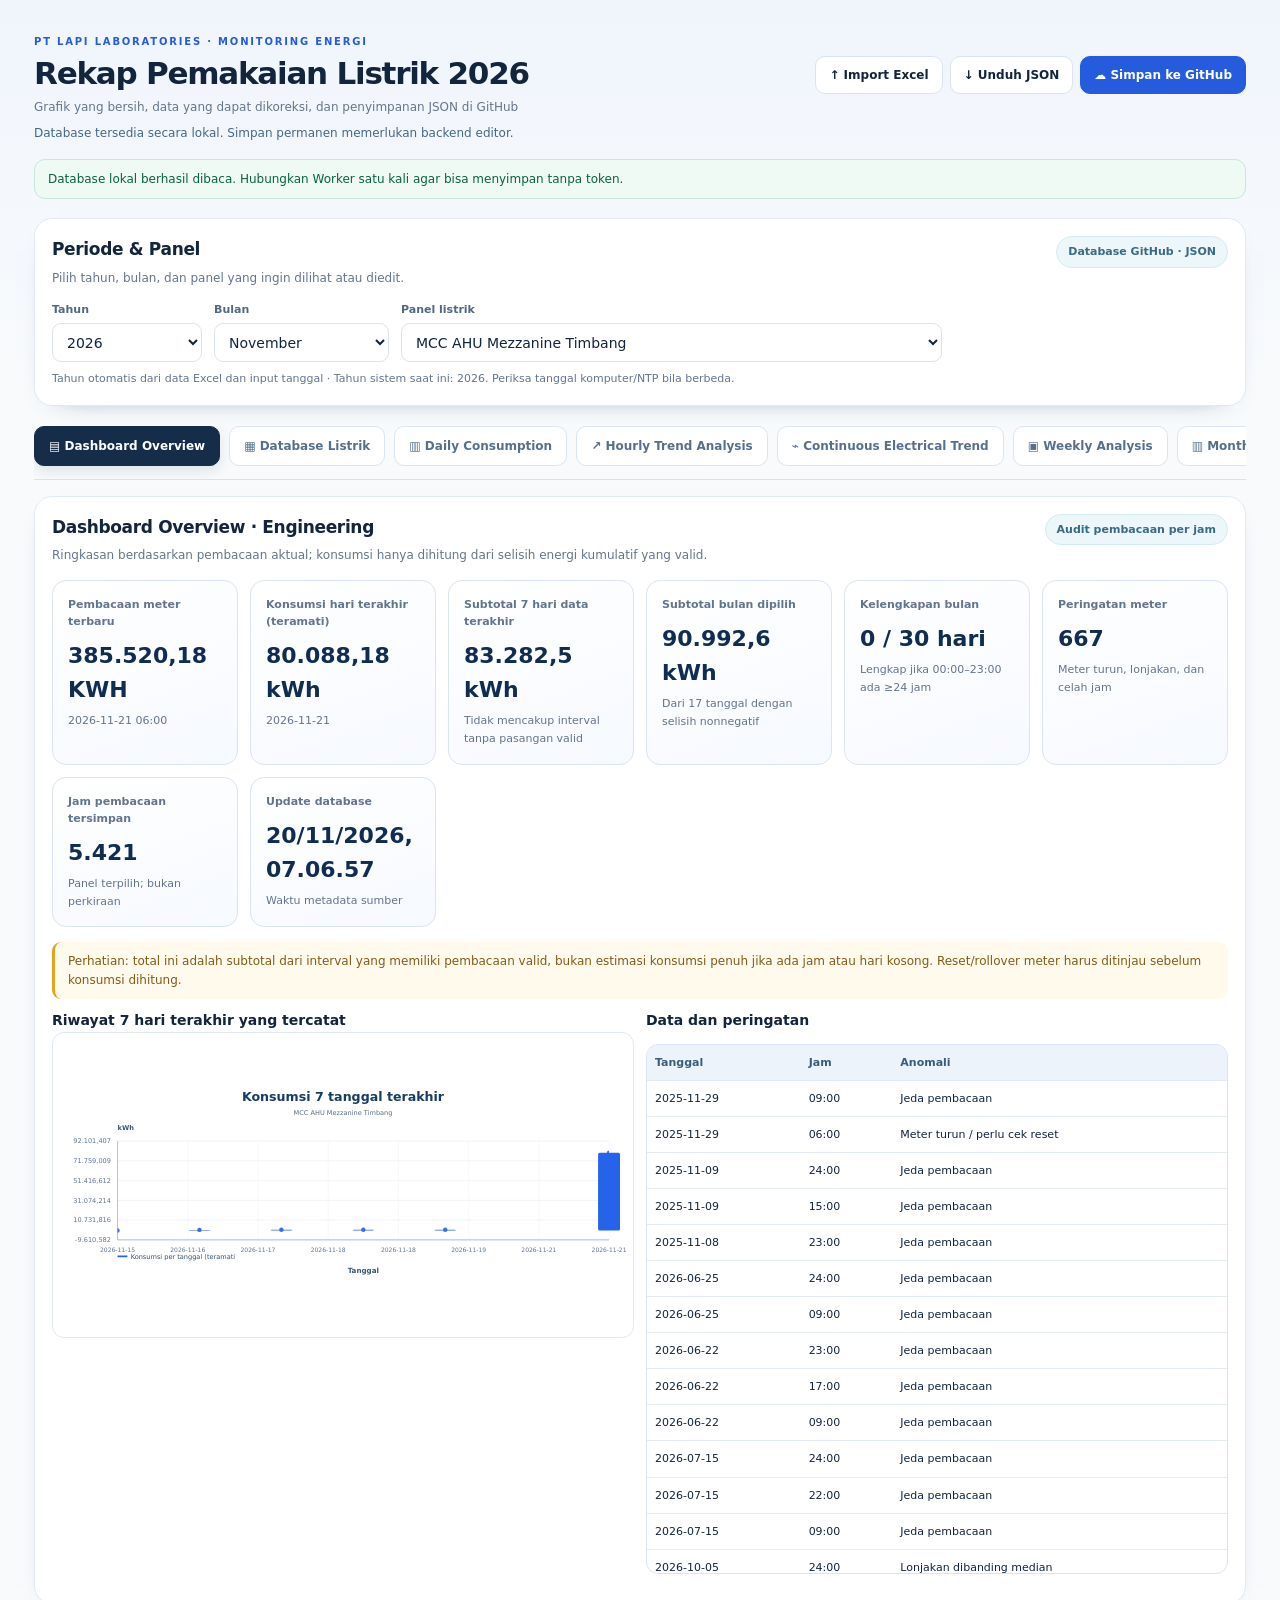
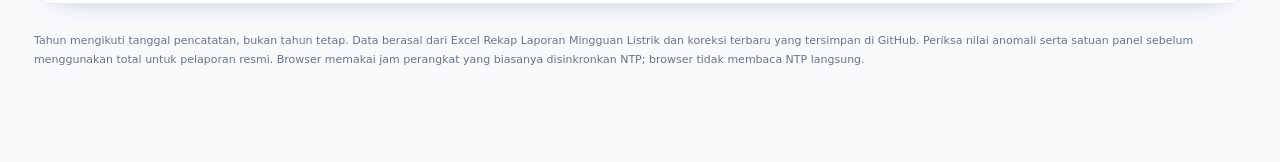
==== commit e260b0a4: "Add files via upload" ====
--- a/index.html
+++ b/index.html
@@ -144,15 +144,121 @@
 .intraday-check{color:#95610c;font-weight:750}
 @media(max-width:900px){.intraday-controls{grid-template-columns:repeat(2,minmax(0,1fr))}}
 @media(max-width:580px){.intraday-controls{grid-template-columns:1fr}.intraday-nav{justify-content:stretch}}
+
+/* Extension, appended to existing Lapi visual system. Preserves legacy tabs. */
+:root{--eng-surface:#f5f8fd;--eng-edge:#dbe4f2;--eng-blue:#2563eb;--eng-ink:#173050}
+.engineer-pills{display:flex;gap:7px;flex-wrap:wrap;align-items:center}
+.engineer-title{font-size:18px;font-weight:800;letter-spacing:-.035em}
+.engineer-kpis{display:grid;grid-template-columns:repeat(auto-fit,minmax(180px,1fr));gap:12px;margin:15px 0}
+.engineer-kpi{border:1px solid var(--eng-edge);background:linear-gradient(160deg,#fff,#f6f9ff);padding:15px;border-radius:14px;min-width:0}
+.engineer-kpi small{display:block;color:#61758d;font-size:11px;font-weight:700;margin-bottom:9px}
+.engineer-kpi strong{font-size:22px;color:#102c51;display:block;font-variant-numeric:tabular-nums;word-break:break-word}
+.engineer-kpi em{font-size:11px;color:#64748b;font-style:normal;line-height:1.65;display:block;margin-top:5px}
+.eng-controls{display:flex;flex-wrap:wrap;gap:10px;align-items:end;margin:14px 0}
+.eng-controls .field{min-width:130px;max-width:330px;flex:1 1 140px}
+.eng-controls .field input,.eng-controls .field select,.eng-controls .field textarea{min-height:36px;border:1px solid #d6e0ed;border-radius:10px;padding:8px 9px;background:var(--panel,#fff);color:var(--ink,#173050);width:100%}
+.eng-controls .field input[type=color]{padding:3px;min-width:70px}
+.eng-controls .field input[type=checkbox]{width:auto;min-height:0}
+.eng-controls .field label{font-size:11px;font-weight:700;color:#58708d;margin-bottom:4px}
+.eng-controls.compact{gap:7px}
+.eng-fieldset{border:1px solid var(--eng-edge);border-radius:13px;margin:12px 0;padding:13px}
+.eng-fieldset legend{font-size:12px;font-weight:800;color:#36577b;padding:0 6px}
+.eng-table{width:100%;font-size:11px;border-collapse:collapse;font-variant-numeric:tabular-nums}
+.eng-table th,.eng-table td{border-bottom:1px solid #e5ebf3;padding:9px 8px;white-space:nowrap;text-align:left}
+.eng-table tbody tr:hover{background:#eef5ff}
+.eng-table .number{text-align:right}
+.eng-table th{position:sticky;top:0;background:#edf3fb;color:#395b7c;z-index:2}
+.eng-table input[type=number],.eng-table select{border:1px solid #bdcce0;border-radius:7px;padding:6px;min-width:95px;max-width:130px;background:#fff;color:#1a3150}
+.eng-table tr.eng-anomaly{background:#fff4f1}
+.eng-table tr.eng-gap{background:#fff9e8}
+.eng-table td.empty{color:#8798ad}
+.eng-table-wrap{border:1px solid var(--eng-edge);border-radius:12px;overflow:auto;max-height:530px;margin:12px 0}
+.eng-muted{color:#647891;font-size:12px;line-height:1.7}
+.eng-notice{border-left:3px solid #e3a521;background:#fffaeb;border-radius:9px;padding:10px 13px;font-size:12px;color:#825c18;margin:11px 0}
+.eng-export{display:flex;gap:7px;align-items:center;flex-wrap:wrap;margin-top:14px}
+.eng-export select{border:1px solid #dbe4f0;border-radius:8px;background:#fff;padding:9px}
+.eng-chartshell{border:1px solid #e0e9f2;border-radius:12px;background:white;overflow-x:auto;max-width:100%;padding:2px}
+.eng-chartshell svg{display:block;width:100%;min-height:300px}
+.eng-comparison{display:flex;gap:10px;flex-wrap:wrap;align-items:end}
+.eng-grid-2{display:grid;grid-template-columns:repeat(auto-fit,minmax(280px,1fr));gap:12px}
+.eng-hide{display:none!important}
+.eng-toolbar{display:flex;align-items:center;justify-content:space-between;gap:10px;flex-wrap:wrap;margin:12px 0}
+.eng-table-outer{min-width:680px}
+.eng-pager{display:flex;align-items:center;justify-content:space-between;gap:9px;flex-wrap:wrap;margin-top:10px}
+.eng-mark{display:inline-block;font-size:10px;border-radius:99px;background:#e6f2ff;color:#1f5b92;padding:4px 8px;font-weight:700}
+.eng-mark.bad{background:#fee8e7;color:#9f1d27}
+.eng-mark.warn{background:#fff1ce;color:#79580f}
+.eng-nav-link{display:inline-flex;align-items:center;justify-content:center;border:1px solid #dbe4ee;border-radius:23px;padding:9px 12px;text-decoration:none;font-size:12px;font-weight:700;color:#1b4e88;background:#f4f8ff;white-space:nowrap}
+.eng-preview-svg{margin:12px 0;background:white;border-radius:10px;border:1px solid #dbe4ee;overflow:hidden}
+.eng-preview-svg svg{display:block;width:100%;max-height:600px}
+.eng-status{font-size:12px;color:#456789;margin-top:5px}
+body.eng-dark{background:#0e1828;color:#e3eaf4}
+body.eng-dark .card,body.eng-dark .engineer-kpi,body.eng-dark .eng-fieldset,body.eng-dark .eng-chartshell,body.eng-dark .eng-table-wrap{background:#16253a;color:#e3eaf4;border-color:#30445f}
+body.eng-dark .engineer-kpi strong,body.eng-dark .engineer-title{color:#f2f5ff}
+body.eng-dark .eng-table th{background:#22344d;color:#e0eafa}
+body.eng-dark .eng-table td{border-color:#2e425e}
+body.eng-dark .eng-controls input,body.eng-dark .eng-controls select{background:#1a2a41;color:#e9eff9;border-color:#44607e}
+body.eng-dark .eng-muted{color:#a3bad4}
+body.eng-dark .mainnav{border-color:#30445f}
+@media(max-width:620px){.engineer-kpis{grid-template-columns:repeat(2,minmax(0,1fr))}.engineer-kpi strong{font-size:18px}.eng-controls .field{min-width:0;flex-basis:46%}.eng-table{font-size:10px}}
+/* Keep compact horizontal navigation instead of squeezing twelve items into narrow columns. */
+.mainnav{display:flex;flex-wrap:nowrap;overflow-x:auto;overflow-y:hidden;scrollbar-width:thin;padding-bottom:13px;max-width:100%;align-items:stretch}
+.mainnav .view-tab{flex:0 0 auto;white-space:nowrap;max-width:none;width:auto;padding:10px 14px;font-size:12px;border-radius:10px}
+.mainnav .eng-nav-link{flex:0 0 auto}
+.eng-chartshell .empty{min-height:160px;display:flex;align-items:center;justify-content:center;padding:25px}
+@media(max-width:620px){.mainnav .view-tab{flex:0 0 auto;padding:10px 12px;font-size:11px}}
+
 </style></head><body>
 <div class="shell">
 <header class="top"><div><p class="eyebrow">PT LAPI LABORATORIES · MONITORING ENERGI</p><h1 id="pageTitle">Grafik Pemakaian Listrik Lapi 2</h1><p class="sub">Grafik yang bersih, data yang dapat dikoreksi, dan penyimpanan JSON di GitHub</p></div><div class="actions"><button class="btn" id="importBtn" type="button">↑ Import Excel</button><button class="btn" id="backupBtn">↓ Unduh JSON</button><button class="btn blue" id="saveBtn">☁ Simpan ke GitHub</button></div></header>
+<div id="engSaveStatus" class="eng-status" role="status">Status: memuat database…</div>
 <div id="status" class="status" role="status">Memuat data Excel dari JSON GitHub...</div>
 <section class="card filter-card"><div class="flexhead"><div><h2>Periode & Panel</h2><p class="sub">Pilih tahun, bulan, dan panel yang ingin dilihat atau diedit.</p></div><span class="mini-label">Database GitHub · JSON</span></div><div class="filters global-filters" style="margin-top:14px"><div class="field"><label for="year">Tahun</label><select id="year"></select></div><div class="field"><label for="month">Bulan</label><select id="month"></select></div><div class="field"><label for="panel">Panel listrik</label><select id="panel"></select></div></div><p class="note" id="clockHint"></p></section>
-<nav class="mainnav" aria-label="Menu dashboard"><button class="view-tab" data-view="chart" aria-selected="true">▥ Grafik</button><button class="view-tab" data-view="continuous" aria-selected="false">⌁ Grafik Kontinu</button><button class="view-tab" data-view="intraday" aria-selected="false">↗ Tren Per Jam (1 Hari)</button><button class="view-tab" data-view="hourly" aria-selected="false">▦ Semua Data per Jam</button><button class="view-tab" data-view="settings" aria-selected="false">⚙ Pengaturan Data</button></nav>
+<nav class="mainnav" aria-label="Menu dashboard">
+<button class="view-tab" data-view="overview">▤ Dashboard Overview</button>
+<button class="view-tab" data-view="database">▦ Database Listrik</button>
+<button class="view-tab" data-view="chart" data-tab-select="daily">▥ Daily Consumption</button>
+<button class="view-tab" data-view="intraday">↗ Hourly Trend Analysis</button>
+<button class="view-tab" data-view="continuous">⌁ Continuous Electrical Trend</button>
+<button class="view-tab" data-view="weeklyAnalytics">▣ Weekly Analysis</button>
+<button class="view-tab" data-view="chart" data-tab-select="monthly">▥ Monthly Analysis</button>
+<button class="view-tab" data-view="comparison">⇄ Data Comparison</button>
+<button class="view-tab" data-view="io">↑ Import &amp; Export Data</button>
+<button class="view-tab" data-view="chartSettings">⚙ Chart Settings</button>
+<button class="view-tab" data-view="hourly">▦ Tabel Semua Jam (Lama)</button>
+<button class="view-tab" data-view="settings">⚙ Pengaturan Data (Lama)</button>
+<a class="eng-nav-link" href="./bms-hormon/index.html" target="_blank" rel="noopener">BMS Hormon ↗</a>
+</nav>
+<div id="overviewView" class="hidden eng-view">
+ <section class="card"><div class="flexhead"><div><h2>Dashboard Overview · Engineering</h2><p class="sub">Ringkasan berdasarkan pembacaan aktual; konsumsi hanya dihitung dari selisih energi kumulatif yang valid.</p></div><span class="mini-label">Audit pembacaan per jam</span></div>
+ <div id="engineeringKpis" class="engineer-kpis"></div><p id="engineeringSummaryNote" class="eng-notice"></p>
+ <div class="eng-grid-2"><div><h3>Riwayat 7 hari terakhir yang tercatat</h3><div id="overviewChart" class="eng-chartshell"></div></div><div><h3>Data dan peringatan</h3><div id="overviewFlags" class="eng-table-wrap"></div></div></div>
+ </section>
+</div>
+<div id="databaseView" class="hidden eng-view">
+ <section class="card"><div class="flexhead"><div><h2>Database Listrik · Spreadsheet Editor</h2><p class="sub">Satu baris = satu pembacaan asli. Edit, tambah, dan hapus dengan riwayat audit; perubahan memperbarui grafik saat itu juga.</p></div><div class="actions"><button class="btn" id="engDbCsv">↓ CSV Filter</button><button class="btn blue" id="engDbXlsx">↓ Excel (.xlsx)</button><button class="btn" id="engDbSave">☁ Simpan</button></div></div>
+ <div class="eng-controls"><div class="field"><label for="engDbStart">Dari tanggal</label><input id="engDbStart" type="date"/></div><div class="field"><label for="engDbEnd">Sampai tanggal</label><input id="engDbEnd" type="date"/></div><div class="field"><label for="engDbPanel">Panel/parameter</label><select id="engDbPanel"></select></div><div class="field"><label for="engDbHour">Jam</label><select id="engDbHour"></select></div><div class="field"><label for="engDbSearch">Pencarian</label><input id="engDbSearch" type="search" placeholder="Tanggal / nama / sheet"/></div><div class="field"><label for="engDbSort">Urutan</label><select id="engDbSort"><option value="desc">Terbaru dahulu ↓</option><option value="asc">Terlama dahulu ↑</option><option value="high">Angka terbesar ↓</option><option value="low">Angka terkecil ↑</option></select></div><div class="field"><label for="engDbIssue">Validasi</label><select id="engDbIssue"><option value="all">Semua</option><option value="anomaly">Hanya anomali</option><option value="normal">Normal</option></select></div></div>
+ <div class="eng-toolbar"><span id="engDbCount" class="eng-muted"></span><button class="btn" id="engDbAddOpen">+ Tambah pembacaan</button></div>
+ <div id="engAddPanel" class="eng-fieldset hidden"><b>Tambah data aktual</b><div class="eng-controls"><div class="field"><label>Tanggal</label><input type="date" id="engAddDate"/></div><div class="field"><label>Jam 00–24 (24:00 = tutup hari)</label><select id="engAddHour"></select></div><div class="field"><label>Panel</label><select id="engAddPanelSelect"></select></div><div class="field"><label>Nilai</label><input type="number" id="engAddValue" step="any"/></div><button class="btn blue" id="engAddSave">Tambah</button></div></div>
+ <div class="eng-table-wrap"><table class="eng-table eng-table-outer"><thead><tr><th>Tanggal</th><th>Jam</th><th>Panel / parameter</th><th>Satuan asli</th><th>Nilai aktual</th><th>Status</th><th>Asal sheet</th><th>Aksi</th></tr></thead><tbody id="engDbRows"></tbody></table></div>
+ <div class="eng-pager"><span id="engDbPageInfo" class="eng-muted"></span><div class="actions"><button class="btn sm" id="engDbPrev">‹ Sebelumnya</button><button class="btn sm" id="engDbNext">Berikutnya ›</button></div></div>
+ <details style="margin-top:18px"><summary><b>Riwayat koreksi data</b> (draf dan perubahan tersimpan)</summary><div class="eng-table-wrap"><table class="eng-table"><thead><tr><th>Waktu perubahan</th><th>Tanggal</th><th>Jam</th><th>Panel</th><th>Sebelum</th><th>Sesudah</th><th>Aksi</th></tr></thead><tbody id="engHistoryRows"></tbody></table></div></details>
+ </section>
+</div>
+<div id="weeklyAnalyticsView" class="hidden eng-view"><section class="card"><h2>Weekly Analysis</h2><p class="sub">Pengamatan konsumsi energi kumulatif per minggu, dibatasi pada selisih meter nonnegatif yang teramati. Minggu yang tidak lengkap diberi label parsial.</p><div class="eng-controls"><div class="field"><label>Periode tahun</label><select id="engWeekYear"></select></div></div><div id="engWeekChart" class="eng-chartshell"></div><div id="engWeeklyTable" class="eng-table-wrap"></div></section></div>
+<div id="comparisonView" class="hidden eng-view"><section class="card"><h2>Data Comparison</h2><p class="sub">Bandingkan satuan yang kompatibel; garis tidak disambungkan melewati pembacaan yang hilang. Data meter antar panel tidak dianggap sebagai daya.</p><div class="eng-controls"><div class="field"><label>Panel A</label><select id="engCompareA"></select></div><div class="field"><label>Panel B</label><select id="engCompareB"></select></div><div class="field"><label>Mulai</label><input type="date" id="engCompareStart"/></div><div class="field"><label>Akhir</label><input type="date" id="engCompareEnd"/></div><div class="field"><label>Metode</label><select id="engCompareMode"><option value="meter">Stand meter kumulatif (kWh)</option><option value="delta">Perubahan per jam teramati (kWh)</option></select></div></div><div id="engCompareChart" class="eng-chartshell"></div><p id="engCompareInfo" class="eng-muted"></p></section></div>
+<div id="ioView" class="hidden eng-view"><section class="card"><h2>Import & Export Data</h2><p class="sub">Pusat impor Excel, cadangan dan pemulihan database. Restore hanya berlaku sebagai draf hingga dikirim dengan autentikasi editor.</p><div class="eng-controls"><button class="btn blue" id="engOpenImport">↑ Pilih Excel untuk diimpor</button><button class="btn" id="engBackup">↓ Backup JSON</button><button class="btn" id="engFullXlsx">↓ Semua Pembacaan XLSX</button><button class="btn" id="engFullCsv">↓ Semua Pembacaan CSV</button></div><div class="eng-fieldset"><b>Restore dari backup JSON</b><p class="eng-muted">Backup divalidasi sebelum digunakan. File asli yang aktif tetap aman sampai Anda menyimpan draf lewat backend. Pastikan sumber backup tepercaya.</p><input type="file" id="engRestoreFile" accept=".json,application/json"/></div><div class="eng-notice">Data 24:00 merupakan pembacaan tutup hari menurut format sumber Excel. Pada analisis berbasis timestamp, titik tersebut berada di awal hari berikutnya. Titik arsip mingguan yang tidak memiliki jam tidak diplot sebagai pembacaan per jam.</div></section></div>
+<div id="chartSettingsView" class="hidden eng-view"><section class="card"><h2>Chart Settings</h2><p class="sub">Pengaturan grafik lintas tab. Perubahan tampil pada preview, disimpan ke draf lokal dan ke server setelah sinkronisasi berhasil.</p><div class="eng-controls"><div class="field"><label>Grafik yang diatur</label><select id="engChartTarget"><option value="chart">Daily / Monthly Consumption</option><option value="intraday">Hourly Trend Analysis</option><option value="continuous">Continuous Electrical Trend</option><option value="overview">Dashboard Overview</option><option value="weekly">Weekly Analysis</option><option value="comparison">Data Comparison</option></select></div><div class="field"><label>Mode warna website</label><select id="engTheme"><option value="light">Light mode</option><option value="dark">Dark mode</option></select></div></div>
+ <fieldset class="eng-fieldset"><legend>Judul dan label</legend><div class="eng-controls"><div class="field"><label>Judul grafik</label><input id="engOptTitle" maxlength="150"/></div><div class="field"><label>Subjudul</label><input id="engOptSubtitle" maxlength="140"/></div><div class="field"><label>Sumbu X</label><input id="engOptX" maxlength="90"/></div><div class="field"><label>Sumbu Y + satuan</label><input id="engOptY" maxlength="90"/></div><div class="field"><label>Nama legenda</label><input id="engOptLegend" maxlength="100"/></div><div class="field"><label>Watermark (opsional)</label><input id="engOptWatermark" maxlength="90" placeholder="Engineering"/></div></div></fieldset>
+ <fieldset class="eng-fieldset"><legend>Visual dan sumbu</legend><div class="eng-controls"><div class="field"><label>Warna garis</label><input type="color" id="engOptColor"/></div><div class="field"><label>Ketebalan garis</label><input type="number" id="engOptWidth" min="1" max="12" step=".5"/></div><div class="field"><label>Ukuran titik (px)</label><input type="number" id="engOptPoint" min="0" max="16" step="1"/></div><div class="field"><label>Ukuran huruf judul (px)</label><input type="number" id="engOptTitleFont" min="12" max="40"/></div><div class="field"><label>Ukuran label (px)</label><input type="number" id="engOptLabelFont" min="8" max="24"/></div><div class="field"><label>Batas minimum Y (kosong = otomatis)</label><input type="number" id="engOptMin" step="any"/></div><div class="field"><label>Batas maksimum Y (kosong = otomatis)</label><input type="number" id="engOptMax" step="any"/></div><div class="field"><label>Interval Y (kosong = otomatis)</label><input type="number" id="engOptTick" min="0" step="any"/></div><div class="field"><label>Interval label X</label><input type="number" id="engOptXTicks" min="2" max="24"/></div><div class="field"><label>Desimal</label><input type="number" id="engOptDecimals" min="0" max="8"/></div><div class="field"><label>Format tanggal</label><select id="engOptDateFmt"><option value="date-hour">Tanggal + jam</option><option value="hour">Jam</option><option value="date">Tanggal</option></select></div><div class="field"><label>Warna latar</label><input type="color" id="engOptBackground"/></div><div class="field"><label>Lebar grafik (px)</label><input type="number" id="engOptChartWidth" min="600" max="2600" step="50"/></div><div class="field"><label>Tinggi grafik (px)</label><input type="number" id="engOptChartHeight" min="300" max="1200" step="50"/></div></div>
+ <div class="eng-controls compact"><label class="toggle"><input id="engOptGrid" type="checkbox"/> Grid</label><label class="toggle"><input id="engOptShowLegend" type="checkbox"/> Legenda</label><label class="toggle"><input id="engOptLabels" type="checkbox"/> Label nilai</label></div></fieldset>
+ <div class="actions"><button class="btn blue" id="engOptApply">Terapkan dan Simpan Draf</button><button class="btn" id="engOptReset">Reset to Default</button></div>
+ <h3 style="margin-top:20px">Live Preview & Export</h3><div id="engChartPreview" class="eng-preview-svg"></div><div class="eng-export"><div class="field"><label>Jenis unduhan</label><select id="engExportFormat"><option value="png">PNG (resolusi tinggi)</option><option value="jpg">JPG (resolusi tinggi)</option><option value="svg">SVG (vektor)</option><option value="pdf">PDF</option><option value="xlsx">Excel (.xlsx) sumber data</option><option value="csv">CSV sumber data</option></select></div><button class="btn blue" id="engExportChart">↓ Download Grafik / Data</button></div>
+ </section></div>
+
 <div id="chartView">
  <div class="stats"><div class="metric"><small id="totalLabel">Total pemakaian bulan terpilih</small><strong id="kwh">—</strong><span>kWh · panel terpilih</span></div><div class="metric"><small id="daysLabel">Hari dengan nilai pemakaian</small><strong id="days">—</strong><span id="daysSub">Jumlah tanggal</span></div><div class="metric"><small id="issuesLabel">Pencatatan perlu diperiksa</small><strong id="issues">—</strong><span>Anomali / periode parsial</span></div></div>
- <section class="card chart-card"><div class="flexhead"><div><h2 id="chartTitle">Grafik Pemakaian Listrik</h2><p id="chartSubtitle" class="sub">Januari–Desember</p></div><div class="actions"><div class="tabs" aria-label="Jenis grafik"><button class="tab" data-tab="daily" aria-selected="true">Harian</button><button class="tab" data-tab="monthly" aria-selected="false">Bulanan</button></div><div class="field field-compact"><label for="mode">Tipe</label><select id="mode"><option value="bar">Batang</option><option value="line">Garis</option></select></div><div class="field field-compact"><label for="chartColor">Warna grafik</label><input type="color" id="chartColor" value="#2563eb" title="Ubah warna grafik panel ini"></div><button class="btn" id="exportPng">↓ PNG + Data</button><button class="btn" id="exportCsv">↓ CSV</button></div></div><div class="chart-toolbar-note"><span id="seriesLegend" class="chart-series"><span class="chart-series-dot"></span><span id="seriesName">Panel listrik</span></span><span class="chart-info">Arahkan kursor ke batang/titik untuk melihat angka</span></div><div class="graph-controls" aria-label="Pengaturan judul dan label grafik"><div class="field"><label for="mainTitleInput">Judul grafik (ikut di PNG)</label><input type="text" id="mainTitleInput" maxlength="150" placeholder="Judul grafik"></div><div class="field"><label for="mainXInput">Label sumbu X</label><input type="text" id="mainXInput" maxlength="90" placeholder="Label sumbu X"></div><div class="field"><label for="mainYInput">Label sumbu Y</label><input type="text" id="mainYInput" maxlength="90" placeholder="Label sumbu Y"></div></div><div class="chartframe" id="chart"><div class="empty">Memuat grafik...</div></div>
+ <section class="card chart-card"><div class="flexhead"><div><h2 id="chartTitle">Grafik Pemakaian Listrik</h2><p id="chartSubtitle" class="sub">Januari–Desember</p></div><div class="actions"><div class="tabs" aria-label="Jenis grafik"><button class="tab" data-tab="daily" aria-selected="true">Harian</button><button class="tab" data-tab="monthly" aria-selected="false">Bulanan</button></div><div class="field field-compact"><label for="mode">Tipe</label><select id="mode"><option value="bar">Batang</option><option value="line">Garis</option></select></div><div class="field field-compact"><label for="chartColor">Warna grafik</label><input type="color" id="chartColor" value="#2563eb" title="Ubah warna grafik panel ini"></div><button class="btn" id="exportPng">↓ PNG + Data</button><button class="btn" id="exportCsv">↓ CSV</button></div></div><div class="chart-toolbar-note"><span id="seriesLegend" class="chart-series"><span class="chart-series-dot"></span><span id="seriesName">Panel listrik</span></span><span class="chart-info">Arahkan kursor ke batang/titik untuk melihat angka</span></div><div class="graph-controls" aria-label="Pengaturan judul dan label grafik"><div class="field"><label for="mainTitleInput">Judul grafik (ikut di PNG)</label><input type="text" id="mainTitleInput" maxlength="150" placeholder="Judul grafik"></div><div class="field"><label for="mainXInput">Label sumbu X</label><input type="text" id="mainXInput" maxlength="90" placeholder="Label sumbu X"></div><div class="field"><label for="mainYInput">Label sumbu Y</label><input type="text" id="mainYInput" maxlength="90" placeholder="Label sumbu Y"></div></div><div class="chartframe" id="chart"><div class="empty">Memuat grafik...</div></div><div class="eng-toolbar"><div class="actions"><button class="btn sm" data-eng-scope="chart" data-eng-zoom="plus">Zoom +</button><button class="btn sm" data-eng-scope="chart" data-eng-zoom="minus">Zoom −</button><button class="btn sm" data-eng-scope="chart" data-eng-zoom="left">Pan ←</button><button class="btn sm" data-eng-scope="chart" data-eng-zoom="right">Pan →</button><button class="btn sm" data-eng-scope="chart" data-eng-zoom="reset">Reset zoom</button></div><button class="btn" type="button" data-eng-export-target="chart">↓ Export lengkap</button></div>
  <section class="chart-raw" id="chartRawSection"><div class="chart-raw-head"><div><h3 id="chartRawTitle">Raw Data Grafik</h3><p class="sub" id="chartRawSubtitle">Angka asli dan hasil pemakaian yang sedang digrafikkan.</p></div><div class="actions"><span class="mini-label" id="chartRawCount">—</span><button class="btn sm" id="rawToggle" aria-expanded="true">Sembunyikan Tabel</button><button class="btn sm" id="rawCsv">↓ CSV Raw Data</button></div></div><div id="chartRawBody"><div id="chartRawTable" class="tablewrap"></div><p class="note" style="padding:0 15px 14px">Tanda — berarti tidak ada data. Nilai bertanda sementara/parsial bukan total final. Untuk memperbaiki angka, buka tab Pengaturan Data.</p></div></section>
  <p class="note">Sumbu X dan Y serta judul dapat diedit di kolom atas. Ketiganya akan dimasukkan ke PNG. Data kosong tidak dihitung nol.</p></section>
 </div>
@@ -164,7 +270,7 @@
   <div class="cont-controls"><div class="field"><label for="continuousPeriod">Rentang waktu</label><select id="continuousPeriod"><option value="month">Bulan terpilih</option><option value="year">Seluruh tahun terpilih</option><option value="all">Semua data yang tersedia</option></select></div><div class="field"><label for="continuousResolution">Titik grafik</label><select id="continuousResolution"><option value="hourly">Semua pembacaan per jam</option><option value="daily">Pembacaan terakhir setiap hari</option></select></div><div class="field"><label for="continuousColor">Warna garis</label><input type="color" id="continuousColor" value="#2563eb"></div></div>
   <div class="graph-controls" aria-label="Edit judul dan sumbu grafik kontinu"><div class="field"><label for="continuousTitleInput">Judul grafik (muncul di PNG)</label><input id="continuousTitleInput" type="text" maxlength="150" placeholder="Judul grafik kontinu"></div><div class="field"><label for="continuousXInput">Label sumbu X</label><input id="continuousXInput" type="text" maxlength="90" placeholder="Label waktu"></div><div class="field"><label for="continuousYInput">Label sumbu Y (beserta satuan)</label><input id="continuousYInput" type="text" maxlength="90" placeholder="Stand meter (kWh/MWh/GWh)"></div></div>
   <div class="cont-stats" id="continuousStats" aria-live="polite"></div>
-  <div class="chartframe" id="continuousChart"><div class="empty">Pilih panel dan periode...</div></div>
+  <div class="chartframe" id="continuousChart"><div class="empty">Pilih panel dan periode...</div></div><div class="eng-toolbar"><div class="actions"><button class="btn sm" data-eng-scope="continuousChart" data-eng-zoom="plus">Zoom +</button><button class="btn sm" data-eng-scope="continuousChart" data-eng-zoom="minus">Zoom −</button><button class="btn sm" data-eng-scope="continuousChart" data-eng-zoom="left">Pan ←</button><button class="btn sm" data-eng-scope="continuousChart" data-eng-zoom="right">Pan →</button><button class="btn sm" data-eng-scope="continuousChart" data-eng-zoom="reset">Reset zoom</button></div><button class="btn" type="button" data-eng-export-target="continuous">↓ Export lengkap</button></div>
   <p class="cont-note" id="continuousInfo">Data kosong tidak disambungkan sebagai nol. Garis dibagi ketika meter turun atau terdapat jeda pencatatan besar. Angka sumber tidak diubah saat menyajikan grafik.</p>
   <div class="chart-raw"><div class="chart-raw-head"><div><h3>Data sumber grafik kontinu</h3><p class="sub">Pratinjau 100 pembacaan terakhir. CSV berisi seluruh titik yang digrafikkan; edit data lengkap melalui tab Semua Data per Jam.</p></div><button type="button" class="btn sm" id="continuousEdit">✎ Edit Pembacaan Jam</button></div><div class="tablewrap cont-table"><table><thead><tr><th>Tanggal</th><th>Jam</th><th>Nilai Excel</th><th>Satuan Asli</th><th>Nilai Grafik</th><th>Asal</th></tr></thead><tbody id="continuousRows"></tbody></table></div></div>
  </section>
@@ -189,7 +295,8 @@
    <div class="field"><label for="intradayYInput">Label sumbu Y (satuan)</label><input id="intradayYInput" type="text" maxlength="90" placeholder="Stand meter / kWh"></div>
   </div>
   <div id="intradayStats" class="intraday-stat" aria-live="polite"></div>
-  <div id="intradayChart" class="chartframe"><div class="empty">Pilih tanggal untuk menampilkan tren per jam.</div></div>
+  <div id="intradayChart" class="chartframe"><div class="empty">Pilih tanggal untuk menampilkan tren per jam.</div></div><div class="eng-toolbar"><div class="actions"><button class="btn sm" data-eng-scope="intradayChart" data-eng-zoom="plus">Zoom +</button><button class="btn sm" data-eng-scope="intradayChart" data-eng-zoom="minus">Zoom −</button><button class="btn sm" data-eng-scope="intradayChart" data-eng-zoom="left">Pan ←</button><button class="btn sm" data-eng-scope="intradayChart" data-eng-zoom="right">Pan →</button><button class="btn sm" data-eng-scope="intradayChart" data-eng-zoom="reset">Reset zoom</button></div><button class="btn" type="button" data-eng-export-target="intraday">↓ Export PNG/JPG/SVG/PDF/Excel</button></div>
+ <section class="card" style="margin-top:15px"><h3>Bandingkan tren beberapa tanggal</h3><p class="eng-muted">Ketik hingga 4 tanggal lain, dipisahkan koma. Grafik perbandingan memperlihatkan jam yang benar-benar tercatat.</p><div class="eng-controls"><div class="field"><label>Bandingkan tanggal (YYYY-MM-DD)</label><input id="engHourlyDates" type="text" placeholder="2026-11-03, 2026-11-04"/></div><button class="btn" id="engHourlyCompare">Tampilkan perbandingan</button></div><div id="engHourlyCompareChart" class="eng-chartshell"></div><p class="eng-muted" id="engHourlyCompareNote"></p></section>
   <p id="intradayInfo" class="intraday-note">Sel kosong tidak dianggap nol. Selisih antarjam dihitung hanya apabila kedua jam berturutan memiliki pembacaan.</p>
   <section class="chart-raw intraday-raw"><div class="chart-raw-head"><div><h3>Data pembacaan dan pemeriksaan 25 jam</h3><p class="sub">Nilai asli Excel disandingkan dengan pemakaian per jam. Tombol Edit membawa Anda ke sel jam yang dipilih.</p></div><div class="actions"><span id="intradaySourceUnit" class="mini-label">—</span><button class="btn sm" id="intradayEdit" type="button">✎ Edit Jam Hari Ini</button></div></div>
   <div class="tablewrap"><table><thead><tr><th>Jam</th><th>Stand Meter</th><th>Satuan Excel</th><th>Δ ke Jam Sebelumnya (kWh)</th><th>Pemeriksaan</th><th>Aksi</th></tr></thead><tbody id="intradayRows"></tbody></table></div></section>
@@ -242,12 +349,13 @@
 <p class="footer">Tahun mengikuti tanggal pencatatan, bukan tahun tetap. Data berasal dari Excel Rekap Laporan Mingguan Listrik dan koreksi terbaru yang tersimpan di GitHub. Periksa nilai anomali serta satuan panel sebelum menggunakan total untuk pelaporan resmi. Browser memakai jam perangkat yang biasanya disinkronkan NTP; browser tidak membaca NTP langsung.</p>
 </div>
 <script src="./excel-reader.js" defer></script>
+<script src="./storage-config.js"></script>
 <script defer>
 (()=>{'use strict';
 const $=id=>document.getElementById(id),REPO='smartlab738-max/grafik-lapi-2-harian',DATA_PATH='rekap-data/rekap-listrik.json',DRAFT_KEY='grafik-lapi2-draft-v1',API_URL_KEY='lapi2-secure-worker-url-v1',SESSION_KEY='lapi2-editor-session-v1';
 const MONTHS=['Januari','Februari','Maret','April','Mei','Juni','Juli','Agustus','September','Oktober','November','Desember'],SHORT=['Jan','Feb','Mar','Apr','Mei','Jun','Jul','Agt','Sep','Okt','Nov','Des'];
 const PALETTE=['#2563eb','#0d9488','#8b5cf6','#e87935','#dc4c72','#0891b2','#64748b','#65a30d','#d97706','#6366f1','#0f766e','#be185d','#3b82f6','#c2410c','#a855f7'];
-const state={db:null,base:null,year:null,month:0,panel:null,tab:'daily',view:'chart',mode:'bar',apiUrl:localStorage.getItem(API_URL_KEY)||'',session:localStorage.getItem(SESSION_KEY)||'',sha:'',draftConflict:false,dirty:false,loading:false,editing:false,hourDate:'',importData:null,importName:'',gridYear:'all',gridMonth:'all',gridPanel:'all',gridCondition:'all',gridSearch:'',gridPage:0,contPeriod:'month',contResolution:'hourly',continuousPoints:[],continuousUnit:'KWH',intradayDate:'',intradayMode:'meter',intradayRows:[]};
+const state={db:null,base:null,year:null,month:0,panel:null,tab:'daily',view:'overview',mode:'bar',apiUrl:String(window.SAFE_STORAGE_API_URL||localStorage.getItem(API_URL_KEY)||'').trim().replace(/\/+$/,''),session:localStorage.getItem(SESSION_KEY)||'',sha:'',draftConflict:false,dirty:false,loading:false,editing:false,hourDate:'',importData:null,importName:'',gridYear:'all',gridMonth:'all',gridPanel:'all',gridCondition:'all',gridSearch:'',gridPage:0,contPeriod:'month',contResolution:'hourly',continuousPoints:[],continuousUnit:'KWH',intradayDate:'',intradayMode:'meter',intradayRows:[]};
 const isNum=n=>typeof n==='number'&&Number.isFinite(n),fmt=(n,d=1)=>isNum(n)?new Intl.NumberFormat('id-ID',{maximumFractionDigits:d}).format(n):'—';
 const escapeHtml=x=>String(x??'').replace(/[&<>"']/g,c=>({'&':'&amp;','<':'&lt;','>':'&gt;','"':'&quot;',"'":'&#39;'}[c]));
 const idDate=(y,m,d)=>`${y}-${String(m+1).padStart(2,'0')}-${String(d).padStart(2,'0')}`;
@@ -328,7 +436,7 @@
  let data,labels;
  if(state.tab==='daily'){data=values.map(v=>v.value);labels=values.map((_,i)=>String(i+1));$('chartTitle').textContent=chartPrefs('daily').title;$('chartSubtitle').textContent=`${MONTHS[m]} ${y} · pemakaian per hari (kWh)`;}
  else{data=Array.from({length:12},(_,i)=>monthly(y,i,id).value);labels=SHORT;$('chartTitle').textContent=chartPrefs('monthly').title;$('chartSubtitle').textContent=`Januari–Desember ${y} · nilai parsial adalah subtotal hari valid`}
- drawChart(data,labels);renderChartRaw();renderDaily(values);renderReadings();renderWeekly();if(state.view==='hourly')renderHourGrid();if(state.view==='continuous')renderContinuous();if(state.view==='intraday')renderIntraday();}
+ drawChart(data,labels);renderChartRaw();renderDaily(values);renderReadings();renderWeekly();if(state.view==='hourly')renderHourGrid();if(state.view==='continuous')renderContinuous();if(state.view==='intraday')renderIntraday();engRender();}
 function panelColor(){const p=getPanel(state.panel);return /^#[0-9a-fA-F]{6}$/.test(p?.color||'')?p.color:PALETTE[Math.max(0,state.db.panels.findIndex(x=>x.id===state.panel))%PALETTE.length];}
 function niceScale(max){if(!max||max<=0)return 1;let raw=max/5,exp=Math.pow(10,Math.floor(Math.log10(raw))),x=raw/exp;return(x<=1?1:x<=2?2:x<=2.5?2.5:x<=5?5:10)*exp;}
 function compactValue(n){if(!isNum(n))return '—';return new Intl.NumberFormat('id-ID',{notation:'compact',maximumFractionDigits:1}).format(n)}
@@ -546,7 +654,7 @@
 
 function renderWeekly(){const key=`${state.year}-${String(state.month+1).padStart(2,'0')}`,entries=state.db.snapshots?.[key]?.[state.panel];$('weeklySection').classList.toggle('hidden',!entries?.length);if(!entries?.length)return;
  $('weeklyRows').innerHTML=entries.map((v,i)=>`<tr><td>${key}-${String(v.day).padStart(2,'0')}</td><td><input type="number" class="editvalue" step="any" min="0" data-weekly-index="${i}" value="${isNum(v.value)?v.value:''}" ${state.editing?'':'disabled'} aria-label="Stand meter arsip tanggal ${v.day}"></td><td>${escapeHtml(v.unit||getPanel(state.panel)?.unit||'-')}</td><td><span class="tag">Arsip 2025</span></td></tr>`).join('');}
-function markDirty(message='Perubahan tersimpan sebagai draf lokal. Klik Simpan ke GitHub untuk berbagi ke perangkat lain.'){state.dirty=true;try{localStorage.setItem(DRAFT_KEY,JSON.stringify({db:state.db,baseHash:fastHash(state.base)}))}catch(err){message='Perubahan ada di halaman ini, tetapi penyimpanan browser gagal. Unduh JSON untuk cadangan.';}setStatus(message,'warn');}
+function markDirty(message='Perubahan tersimpan sebagai draf lokal. Klik Simpan ke GitHub untuk berbagi ke perangkat lain.'){state.dirty=true;try{localStorage.setItem(DRAFT_KEY,JSON.stringify({db:state.db,baseHash:fastHash(state.base)}))}catch(err){message='Perubahan ada di halaman ini, tetapi penyimpanan browser gagal. Unduh JSON untuk cadangan.';}setStatus(message,'warn');engQueueAutoSave();}
 function fastHash(s){let h=2166136261;for(let i=0;i<s.length;i++)h=Math.imul(h^s.charCodeAt(i),16777619);return (h>>>0).toString(16)}
 function refresh(){initFilters();render();}
 function editPanel(){const p=getPanel(state.panel),name=$('panelName').value.trim(),unit=$('panelUnit').value;if(!name){alert('Nama panel tidak boleh kosong');return}if(!['KWH','MWH','GWH','UNKNOWN'].includes(unit))return;p.name=name;p.unit=unit;markDirty();refresh();}
@@ -604,7 +712,7 @@
  let previousPoint=-1;
  for(let h=0;h<=24;h++){
   const b=data[h];if(!isNum(b))continue;
-  if(previousPoint>=0){const a=data[previousPoint],isGap=h-previousPoint>1,anomalous=!usage&&b<a-Math.max(.000001,Math.abs(a)*.000001);out.push(`<line x1="${xx(previousPoint).toFixed(2)}" y1="${yy(a).toFixed(2)}" x2="${xx(h).toFixed(2)}" y2="${yy(b).toFixed(2)}" stroke="${anomalous?'#dc2626':color}" stroke-width="3" ${isGap||anomalous?'stroke-dasharray="6 5"':''} opacity="${isGap?.58:1}" stroke-linecap="round"/>`)}
+  if(previousPoint>=0&&h-previousPoint===1){const a=data[previousPoint],isGap=false,anomalous=!usage&&b<a-Math.max(.000001,Math.abs(a)*.000001);out.push(`<line x1="${xx(previousPoint).toFixed(2)}" y1="${yy(a).toFixed(2)}" x2="${xx(h).toFixed(2)}" y2="${yy(b).toFixed(2)}" stroke="${anomalous?'#dc2626':color}" stroke-width="3" ${isGap||anomalous?'stroke-dasharray="6 5"':''} opacity="${isGap?.58:1}" stroke-linecap="round"/>`)}
   previousPoint=h;
  }
  for(let h=0;h<=24;h++){const v=data[h];if(!isNum(v))continue;let pointColor=rows[h].lower?'#dc2626':rows[h].spike?'#ca8a04':color;out.push(`<circle data-intraday-point="${h}" cx="${xx(h).toFixed(2)}" cy="${yy(v).toFixed(2)}" r="4.5" fill="${pointColor}" stroke="#fff" stroke-width="1.8"><title>${hourLabel(h)} · ${usage?'Pemakaian':'Stand meter'}: ${esc(fmt(v,5))} ${usage?'kWh':esc(unit)}</title></circle>`)}
@@ -649,13 +757,7 @@
   const series=daily?[hours.at(-1)]:hours;
   for(const [h,value] of series)raw.push({date,h,raw:value,unit:rec.unit||panel.unit,src:rec.src||'Data website',t:sourceMs(date,h),weekly:false});
  }
- // Arsip lama memang hanya punya tanggal tertentu: jangan mengarang nilai untuk jam kosong.
- for(const [month,panels] of Object.entries(state.db.snapshots||{})){
-  for(const r of panels?.[state.panel]||[]){const date=month+'-'+String(r.day).padStart(2,'0');
-   if(!allowedContinuousDate(date)||seen.has(date)||!isNum(r.value))continue;
-   raw.push({date,h:null,raw:r.value,unit:r.unit||panel.unit,src:r.src||'Arsip mingguan Excel',t:sourceMs(date,12),weekly:true});
-  }
- }
+ // Arsip mingguan tidak memiliki timestamp jam. Jangan plot sebagai pembacaan kontinu per jam.
  raw.sort((a,b)=>a.t-b.t||(a.h??12)-(b.h??12));
  const valid=raw.filter(p=>isNum(p.raw)&&factor(p.unit));
  const target=valid.at(-1)?.unit||panel.unit;
@@ -670,7 +772,7 @@
  $('continuousHeading').textContent=pref.title;
  const totalDates=new Set(points.map(p=>p.date)).size;
  $('continuousStats').innerHTML=`<span><strong>${fmt(points.length,0)}</strong> titik</span><span><strong>${fmt(totalDates,0)}</strong> tanggal</span><span>Satuan grafik: <strong>${escapeHtml(unit)}</strong></span><span><strong>${fmt(weekly,0)}</strong> titik arsip mingguan</span><span><strong>${fmt(converted,0)}</strong> nilai dikonversi hanya untuk tampilan</span>`;
- $('continuousInfo').textContent=`Grafik menunjukkan pembacaan stand meter kumulatif yang sebenarnya, bukan kWh per hari. Satuan grafik ${unit}; nilai asli Excel tetap tersimpan dan tercantum pada tabel serta CSV.${converted?' '+fmt(converted,0)+' titik dari satuan lain dikonversi untuk skala grafik yang konsisten.':''}${missing?' '+missing+' titik dengan satuan tidak jelas tidak digrafikkan.':''} Garis putus ketika meter turun atau ada jeda data lebih dari 2 hari (jam) / 7 hari (harian).`;
+ $('continuousInfo').textContent=`Grafik menunjukkan pembacaan stand meter kumulatif yang sebenarnya, bukan kWh per hari. Satuan grafik ${unit}; nilai asli Excel tetap tersimpan dan tercantum pada tabel serta CSV.${converted?' '+fmt(converted,0)+' titik dari satuan lain dikonversi untuk skala grafik yang konsisten.':''}${missing?' '+missing+' titik dengan satuan tidak jelas tidak digrafikkan.':''} Garis terputus jika satu jam/hari tidak memiliki pembacaan berurutan atau meter turun.`;
  const tbody=$('continuousRows');
  tbody.innerHTML=points.slice(-100).reverse().map(p=>`<tr><td>${escapeHtml(p.date)}</td><td>${p.h===null?'Arsip':String(p.h).padStart(2,'0')+':00'}</td><td class="num">${escapeHtml(fmt(p.raw,5))}</td><td>${escapeHtml(p.unit)}</td><td class="num">${escapeHtml(fmt(p.value,5))} ${escapeHtml(unit)}</td><td>${escapeHtml(p.src)}</td></tr>`).join('')||'<tr><td colspan="6">Tidak ada pembacaan valid untuk rentang ini.</td></tr>';
  const root=$('continuousChart');
@@ -683,7 +785,7 @@
  for(let i=0;i<=5;i++){const n=lo+(hi-lo)*i/5,yy=y(n);out.push(`<line x1="${PL}" y1="${yy.toFixed(2)}" x2="${W-PR}" y2="${yy.toFixed(2)}" stroke="#e2ebf5"/><text x="${PL-12}" y="${(yy+4).toFixed(2)}" text-anchor="end" font-size="12" fill="#667b92">${esc(fmt(n,Math.abs(n)<10?4:2))}</text>`)}
  for(let i=0;i<=8;i++){const t=start+dt*i/8,xx=x(t);out.push(`<line x1="${xx.toFixed(2)}" y1="${PT}" x2="${xx.toFixed(2)}" y2="${PT+IH}" stroke="#eef2f8"/><text x="${xx.toFixed(2)}" y="${PT+IH+23}" text-anchor="middle" font-size="11" fill="#5d7190">${sourceDate(t).slice(5)}</text>`)}
  out.push(`<line x1="${PL}" y1="${PT+IH}" x2="${PL+IW}" y2="${PT+IH}" stroke="#92a5be"/>`,`<line x1="${PL}" y1="${PT}" x2="${PL}" y2="${PT+IH}" stroke="#92a5be"/>`);
- const gap=state.contResolution==='hourly'?2*24*MILLIS_HOUR:7*24*MILLIS_HOUR;
+ const gap=state.contResolution==='hourly'?MILLIS_HOUR:24*MILLIS_HOUR;
  let segment=[],breaks=0;const flush=()=>{if(segment.length>=2)out.push(`<polyline points="${segment.join(' ')}" fill="none" stroke="${color}" stroke-width="2.7" stroke-linecap="round" stroke-linejoin="round"/>`);else if(segment.length===1){const [xx,yy]=segment[0].split(',');out.push(`<circle cx="${xx}" cy="${yy}" r="3.8" fill="${color}"/>`)}segment=[]};
  points.forEach((p,i)=>{const prev=points[i-1];if(prev&&(p.t-prev.t>gap||p.value<prev.value-Math.max(0.000001,Math.abs(prev.value)*0.000001))){flush();breaks++}segment.push(x(p.t).toFixed(2)+','+y(p.value).toFixed(2))});flush();
  const markerStride=Math.max(1,Math.ceil(points.length/180));for(let i=0;i<points.length;i+=markerStride){const p=points[i];out.push(`<circle cx="${x(p.t).toFixed(2)}" cy="${y(p.value).toFixed(2)}" r="3.3" fill="${color}" stroke="#fff" stroke-width="1.1"/>`)}
@@ -1030,6 +1132,153 @@
 $('continuousPng').addEventListener('click',downloadContinuousPng);
 $('continuousCsv').addEventListener('click',downloadContinuousCsv);
 $('continuousEdit').addEventListener('click',()=>{state.view='hourly';state.gridPanel=state.panel;state.gridYear=state.year;state.gridMonth=String(state.month);state.gridPage=0;render();$('hourlyView').scrollIntoView({behavior:'smooth',block:'start'})});
+/* Additive Engineering dashboard features. Runs inside original Lapi closure so it shares its validated database, save mechanism and filters. */
+const ENG_DB_PAGE=110,ENG_MAX_HISTORY=5000,ENG_LS_THEME='lapi2-eng-theme-v1';
+const engState={page:0,filtered:[],issues:new Map(),chartTarget:'intraday',chartCache:{},zoom:{},autoTimer:null,updateHash:'',compareDates:[]};
+const engDateStr=d=>new Date(d).toISOString().slice(0,10);
+const engPad=n=>String(n).padStart(2,'0');
+const engTime=h=>engPad(h)+':00';
+const engMs=(date,h)=>Date.parse(date+'T00:00:00Z')+Number(h)*3600000;
+const engDateUTC=t=>new Date(t).toISOString().slice(0,10);
+const engUnit=u=>String(u||'UNKNOWN').toUpperCase();
+const engSafeNum=(n,p=2)=>Number.isFinite(n)?new Intl.NumberFormat('id-ID',{maximumFractionDigits:p}).format(n):'—';
+const engUnitFactor=u=>factor(engUnit(u));
+const engRecord=(date,panelId,h)=>{let rec=state.db.readings?.[date]?.[panelId];return rec?.r?.find(r=>Number(r[0])===h)?.[1]};
+function engFlatten(){let rows=[];for(const [date,groups] of Object.entries(state.db.readings||{}))for(const [id,rec] of Object.entries(groups||{})){const panel=getPanel(id);if(!panel)continue;for(const pair of rec.r||[]){const h=Number(pair[0]),v=Number(pair[1]);if(!Number.isInteger(h)||h<0||h>24||!Number.isFinite(v))continue;rows.push({date,h,id,value:v,unit:engUnit(rec.unit||panel.unit),name:panel.name,src:rec.src||'Data website',t:engMs(date,h)})}}return rows;}
+function engIssueMap(rows){const groups=new Map(),issues=new Map();for(const r of rows){const k=r.date+'|'+r.id;if(!groups.has(k))groups.set(k,[]);groups.get(k).push(r)}for(const [k,items] of groups){items.sort((a,b)=>a.h-b.h);const changes=[];for(let i=1;i<items.length;i++){const p=items[i-1],c=items[i],dv=c.value-p.value,dt=c.h-p.h;if(dv>0&&dt>0)changes.push(dv/dt)}const normal=median(changes);for(let i=0;i<items.length;i++){const item=items[i],prev=items[i-1];let reason='';if(prev&&item.value<prev.value-Math.max(.000001,Math.abs(prev.value)*.000001))reason='Meter turun / perlu cek reset';else if(prev&&normal>0&&(item.value-prev.value)/(item.h-prev.h)>normal*15)reason='Lonjakan dibanding median';else if(prev&&item.h-prev.h>1)reason='Jeda pembacaan';if(reason)issues.set(item.date+'|'+item.id+'|'+item.h,reason)}}return issues;}
+function engAudit(date,id,h,before,after,action){(state.db.editHistory??=[]).push({at:new Date().toISOString(),date,panelId:id,h,before:before??null,after:after??null,action});if(state.db.editHistory.length>ENG_MAX_HISTORY)state.db.editHistory.splice(0,state.db.editHistory.length-ENG_MAX_HISTORY);}
+function engCommitReading(date,id,h,value,action){if(!/^20\d\d-\d\d-\d\d$/.test(date)||!Number.isInteger(h)||h<0||h>24||!getPanel(id))throw Error('Tanggal, jam, atau panel tidak valid.');const parsedDate=new Date(date+'T00:00:00Z');if(!Number.isFinite(parsedDate.getTime())||engDateStr(parsedDate.getTime())!==date)throw Error('Tanggal tidak valid.');if(value!==null&&(!Number.isFinite(value)||value<0))throw Error('Masukkan angka meter ≥ 0 yang valid.');let rec=state.db.readings?.[date]?.[id];const old=rec?.r?.find(x=>Number(x[0])===h)?.[1];if(value===null&&old===undefined)return false;if(value!==null&&old===value)return false;
+ if(!state.db.readings[date])state.db.readings[date]={};if(!rec){rec={r:[],src:'Input website Engineering',unit:getPanel(id).unit,unreadable:[]};state.db.readings[date][id]=rec}
+ rec.r=rec.r.filter(x=>Number(x[0])!==h);if(value!==null)rec.r.push([h,value]);rec.r.sort((a,b)=>Number(a[0])-Number(b[0]));if(!rec.r.length)delete state.db.readings[date][id];if(!Object.keys(state.db.readings[date]).length)delete state.db.readings[date];
+ engAudit(date,id,h,old,value,action);markDirty('Pembacaan '+date+' '+engTime(h)+' disimpan sebagai draf lokal. Grafik diperbarui; sinkronisasi server dijadwalkan jika sudah login.');return true;}
+function engAllPageRows(){let rows=engFlatten(),filterPanel=$('engDbPanel').value,filterHour=$('engDbHour').value,start=$('engDbStart').value,end=$('engDbEnd').value,search=$('engDbSearch').value.trim().toLowerCase(),issue=$('engDbIssue').value,sort=$('engDbSort').value;const anomalies=engIssueMap(rows);engState.issues=anomalies;rows=rows.filter(r=>(!start||r.date>=start)&&(!end||r.date<=end)&&(filterPanel==='all'||r.id===filterPanel)&&(filterHour==='all'||r.h===Number(filterHour))&&(!search||[r.date,r.name,r.src,r.unit].some(x=>String(x).toLowerCase().includes(search)))&&(issue==='all'||(issue==='anomaly'?anomalies.has(r.date+'|'+r.id+'|'+r.h):!anomalies.has(r.date+'|'+r.id+'|'+r.h))));rows.sort((a,b)=>sort==='high'?b.value-a.value||b.t-a.t:sort==='low'?a.value-b.value||a.t-b.t:(sort==='asc'?a.t-b.t:b.t-a.t)||a.id.localeCompare(b.id));engState.filtered=rows;return rows;}
+function engRenderDatabase(){const rows=engAllPageRows(),maxPage=Math.max(0,Math.ceil(rows.length/ENG_DB_PAGE)-1);engState.page=Math.max(0,Math.min(engState.page,maxPage));const start=engState.page*ENG_DB_PAGE,items=rows.slice(start,start+ENG_DB_PAGE);$('engDbCount').textContent=engSafeNum(rows.length,0)+' pembacaan cocok · '+engSafeNum(engState.issues.size,0)+' penanda pemeriksaan di database';$('engDbPageInfo').textContent='Halaman '+(engState.page+1)+' dari '+(maxPage+1)+' · '+engSafeNum(items.length,0)+' baris ditampilkan';$('engDbPrev').disabled=engState.page===0;$('engDbNext').disabled=engState.page>=maxPage;
+ $('engDbRows').innerHTML=items.map(r=>{const key=r.date+'|'+r.id+'|'+r.h,why=engState.issues.get(key),isGap=why?.startsWith('Jeda');return `<tr class="${why?(isGap?'eng-gap':'eng-anomaly'):''}" data-eng-date="${escapeHtml(r.date)}" data-eng-panel="${escapeHtml(r.id)}" data-eng-hour="${r.h}"><td>${escapeHtml(r.date)}</td><td>${engTime(r.h)}</td><td>${escapeHtml(r.name)}</td><td>${escapeHtml(r.unit)}</td><td><input aria-label="Nilai ${escapeHtml(r.name)} ${r.date} ${engTime(r.h)}" data-eng-number="1" type="number" step="any" min="0" value="${r.value}"></td><td>${why?`<span class="eng-mark ${isGap?'warn':'bad'}">${escapeHtml(why)}</span>`:'<span class="eng-mark">OK</span>'}</td><td>${escapeHtml(r.src)}</td><td><button type="button" class="btn sm" data-eng-remove="1">Hapus</button></td></tr>`}).join('')||'<tr><td colspan="8">Tidak ada data untuk filter ini.</td></tr>';
+ const log=(state.db.editHistory||[]).slice(-150).reverse();$('engHistoryRows').innerHTML=log.map(e=>`<tr><td>${escapeHtml(e.at||'')}</td><td>${escapeHtml(e.date||'')}</td><td>${engTime(Number(e.h||0))}</td><td>${escapeHtml(getPanel(e.panelId)?.name||e.panelId)}</td><td>${escapeHtml(e.before??'—')}</td><td>${escapeHtml(e.after??'—')}</td><td>${escapeHtml(e.action||'')}</td></tr>`).join('')||'<tr><td colspan="7">Belum ada koreksi melalui Database Listrik.</td></tr>';
+}
+function engKpi(label,value,note){return `<div class="engineer-kpi"><small>${escapeHtml(label)}</small><strong>${escapeHtml(value)}</strong><em>${escapeHtml(note)}</em></div>`}
+function engDailyObserved(date,id){const arr=daysSeries(date,id),rec=state.db.readings?.[date]?.[id],unit=rec?.unit||getPanel(id)?.unit,f=engUnitFactor(unit);if(arr.length<2||!f)return {value:null,complete:false,problem:!f?'Satuan tidak dikenal':'Pembacaan kurang dari 2'};let hasDrop=false;for(let i=1;i<arr.length;i++)if(arr[i][1]<arr[i-1][1])hasDrop=true;const value=hasDrop?null:(arr.at(-1)[1]-arr[0][1])*f;return {value,complete:!hasDrop&&arr.length>=24&&arr[0][0]===0&&arr.at(-1)[0]>=23,problem:hasDrop?'Meter turun / kemungkinan reset':null,first:arr[0][1],last:arr.at(-1)[1],unit};}
+function engRenderOverview(){const dates=Object.keys(state.db.readings||{}).filter(d=>state.db.readings[d]?.[state.panel]).sort(),latest=dates.at(-1),rows=engFlatten().filter(r=>r.id===state.panel),issues=engIssueMap(rows),last=rows.slice().sort((a,b)=>a.t-b.t).at(-1),monthDays=dates.filter(d=>d.startsWith(state.year+'-'+engPad(state.month+1))),last7=dates.slice(-7),stats=monthDays.map(d=>engDailyObserved(d,state.panel)),known=stats.filter(x=>x.value!==null),sum=known.reduce((a,v)=>a+v.value,0),completed=stats.filter(x=>x.complete).length,week=last7.map(d=>({date:d,...engDailyObserved(d,state.panel)})),weeklyTotal=week.filter(x=>x.value!==null).reduce((a,x)=>a+x.value,0);let daily=latest?engDailyObserved(latest,state.panel):null;
+ $('engineeringKpis').innerHTML=[engKpi('Pembacaan meter terbaru',last?engSafeNum(last.value,4)+' '+last.unit:'—',last?last.date+' '+engTime(last.h):'Tidak ada data'),engKpi('Konsumsi hari terakhir (teramati)',daily?.value!==null?engSafeNum(daily.value,2)+' kWh':'—',latest||'Tidak ada tanggal'),engKpi('Subtotal 7 hari data terakhir',engSafeNum(weeklyTotal,1)+' kWh','Tidak mencakup interval tanpa pasangan valid'),engKpi('Subtotal bulan dipilih',known.length?engSafeNum(sum,1)+' kWh':'—','Dari '+known.length+' tanggal dengan selisih nonnegatif'),engKpi('Kelengkapan bulan',completed+' / '+daysIn(state.year,state.month)+' hari','Lengkap jika 00:00–23:00 ada ≥24 jam'),engKpi('Peringatan meter',engSafeNum(issues.size,0), 'Meter turun, lonjakan, dan celah jam'),engKpi('Jam pembacaan tersimpan',engSafeNum(rows.length,0),'Panel terpilih; bukan perkiraan'),engKpi('Update database',state.db.updatedAt?new Date(state.db.updatedAt).toLocaleString('id-ID'):'Belum tercatat','Waktu metadata sumber')].join('');
+ $('engineeringSummaryNote').textContent='Perhatian: total ini adalah subtotal dari interval yang memiliki pembacaan valid, bukan estimasi konsumsi penuh jika ada jam atau hari kosong. Reset/rollover meter harus ditinjau sebelum konsumsi dihitung.';
+ const chartRows=week.map((d,i)=>({t:i,v:d.value,stamp:d.date}));$('overviewChart').innerHTML=engSVGChart([{name:'Konsumsi per tanggal (teramati)',color:'#2563eb',points:chartRows}],{title:'Konsumsi 7 tanggal terakhir',y:'kWh',x:'Tanggal',subtitle:getPanel(state.panel)?.name||'',dateFmt:'date',width:1050,height:380,bar:true,unit:'kWh'});
+ $('overviewFlags').innerHTML='<table class="eng-table"><thead><tr><th>Tanggal</th><th>Jam</th><th>Anomali</th></tr></thead><tbody>'+[...issues.entries()].slice(-25).reverse().map(([k,desc])=>{const [date,id,h]=k.split('|');return `<tr><td>${date}</td><td>${engTime(Number(h))}</td><td>${escapeHtml(desc)}</td></tr>`}).join('')+'</tbody></table>';}
+function engMonday(date){const d=new Date(date+'T00:00:00Z'),day=(d.getUTCDay()+6)%7;d.setUTCDate(d.getUTCDate()-day);return engDateStr(d.getTime())}
+function engWeeklySeries(){const y=$('engWeekYear').value||state.year,all=Object.keys(state.db.readings||{}).filter(x=>x.startsWith(y+'-')&&state.db.readings[x][state.panel]).sort(),groups=new Map();for(const d of all){const key=engMonday(d),v=engDailyObserved(d,state.panel),g=groups.get(key)||{date:key,total:0,n:0,complete:0,issues:0};if(v.value!==null){g.total+=v.value;g.n++}if(v.complete)g.complete++;if(v.problem)g.issues++;groups.set(key,g)}return [...groups.values()].sort((a,b)=>a.date.localeCompare(b.date));}
+function engRenderWeekly(){const items=engWeeklySeries();$('engWeekChart').innerHTML=engSVGChart([{name:'kWh minggu teramati',color:panelColor(),points:items.map((x,i)=>({t:i,v:x.n?x.total:null,stamp:x.date}))}],{title:'Analisis konsumsi mingguan',subtitle:getPanel(state.panel).name,x:'Mulai Senin',y:'kWh',dateFmt:'date',width:1200,height:430,bar:true,unit:'kWh'});$('engWeeklyTable').innerHTML='<table class="eng-table"><thead><tr><th>Minggu mulai</th><th>Subtotal kWh</th><th>Hari teramati</th><th>Hari lengkap</th><th>Peringatan</th><th>Status</th></tr></thead><tbody>'+items.map(g=>`<tr><td>${g.date}</td><td class="number">${g.n?engSafeNum(g.total,2):'—'}</td><td>${g.n}</td><td>${g.complete}/7</td><td>${g.issues}</td><td>${g.complete===7&&g.issues===0?'Lengkap':'Parsial / perlu diperiksa'}</td></tr>`).join('')+'</tbody></table>';}
+function engSeriesCompare(){const a=$('engCompareA').value,b=$('engCompareB').value,start=$('engCompareStart').value,end=$('engCompareEnd').value,delta=$('engCompareMode').value==='delta',series=[];for(const [id,color] of [[a,'#2563eb'],[b,'#da7a37']]){let rows=[];for(const [date,ps] of Object.entries(state.db.readings||{})){if((start&&date<start)||(end&&date>end))continue;const rec=ps[id],u=rec?.unit||getPanel(id)?.unit,f=engUnitFactor(u);if(!rec||!f)continue;for(const [h,v] of rec.r||[])if(Number.isFinite(Number(v)))rows.push({t:engMs(date,h),v:Number(v)*f,stamp:date+' '+engTime(h),raw:v,unit:u})}rows.sort((x,y)=>x.t-y.t);if(delta)rows=rows.map((r,i)=>{const p=rows[i-1],valid=p&&r.t-p.t===3600000;return {...r,v:valid&&r.v>=p.v?r.v-p.v:null}});series.push({name:getPanel(id)?.name||id,color,points:rows})}return series;}
+function engRenderCompare(){const series=engSeriesCompare(),pts=series.map(s=>s.points.filter(p=>Number.isFinite(p.v)).length);$('engCompareChart').innerHTML=engSVGChart(series,{title:'Perbandingan pembacaan listrik',subtitle:'Panel A vs panel B',x:'Tanggal dan waktu',y:$('engCompareMode').value==='delta'?'kWh per jam teramati':'kWh (meter kumulatif)',dateFmt:'date-hour',width:1300,height:510,maxGap:3600000});$('engCompareInfo').textContent='Titik valid: '+pts.join(' vs ')+'. Satuan sumber energi dikonversi ke kWh (kWh ×1, MWh ×1.000, GWh ×1.000.000); nilai Excel asli tidak berubah. Tanpa interpolasi saat pembacaan kosong.';}
+function engDefaults(target){return {title:target==='continuous'?'Continuous Electrical Trend':target==='intraday'?'Hourly Trend Analysis':target==='weekly'?'Weekly Analysis':target==='comparison'?'Data Comparison':target==='overview'?'Engineering Overview':'Daily / Monthly Consumption',subtitle:getPanel(state.panel)?.name||'',x:target==='intraday'?'Jam pembacaan':target==='comparison'||target==='continuous'?'Tanggal & jam':'Periode',y:target==='intraday'?engUnit(state.db.readings?.[state.intradayDate]?.[state.panel]?.unit||getPanel(state.panel)?.unit):'kWh',legend:getPanel(state.panel)?.name||'Pembacaan meter',watermark:'',color:panelColor(),width:1200,height:490,lineWidth:2.8,pointSize:4,titleFont:23,labelFont:12,yMin:'',yMax:'',tickY:'',tickX:7,decimals:3,dateFmt:'date-hour',grid:true,showLegend:true,showValues:false,background:'#ffffff'}}
+function engOpt(target=engState.chartTarget){return {...engDefaults(target),...(state.db.engineeringChartSettings?.[state.panel]?.[target]||{})}}
+const ENG_FIELDS={title:'engOptTitle',subtitle:'engOptSubtitle',x:'engOptX',y:'engOptY',legend:'engOptLegend',watermark:'engOptWatermark',color:'engOptColor',width:'engOptChartWidth',height:'engOptChartHeight',lineWidth:'engOptWidth',pointSize:'engOptPoint',titleFont:'engOptTitleFont',labelFont:'engOptLabelFont',yMin:'engOptMin',yMax:'engOptMax',tickY:'engOptTick',tickX:'engOptXTicks',decimals:'engOptDecimals',dateFmt:'engOptDateFmt',grid:'engOptGrid',showLegend:'engOptShowLegend',showValues:'engOptLabels',background:'engOptBackground'};
+const ENG_NUM_FIELDS=new Set(['width','height','lineWidth','pointSize','titleFont','labelFont','tickX','decimals']);
+function engReadFields(){let o={};for(const [key,id] of Object.entries(ENG_FIELDS)){const el=$(id);if(!el)continue;o[key]=el.type==='checkbox'?el.checked:ENG_NUM_FIELDS.has(key)?Number(el.value):el.value;}return o}
+function engSettingsUI(){const o=engOpt();for(const [key,id] of Object.entries(ENG_FIELDS)){const el=$(id);if(!el)continue;if(el.type==='checkbox')el.checked=Boolean(o[key]);else el.value=o[key]??'';}$('engChartTarget').value=engState.chartTarget;$('engTheme').value=document.body.classList.contains('eng-dark')?'dark':'light';engPreview();}
+function engApplySettings(){let o=engReadFields();const d=engDefaults(engState.chartTarget);o.title=String(o.title).slice(0,150);o.subtitle=String(o.subtitle).slice(0,140);for(const key of ['x','y','legend','watermark'])o[key]=String(o[key]).slice(0,100);for(const [key,min,max] of [['width',600,2600],['height',300,1200],['lineWidth',1,12],['pointSize',0,16],['titleFont',12,40],['labelFont',8,24],['tickX',2,24],['decimals',0,8]])o[key]=Math.max(min,Math.min(max,Number(o[key])||d[key]));
+ if(o.yMin!==''&&o.yMax!==''&&Number(o.yMin)>=Number(o.yMax)){setStatus('Batas minimum Y harus lebih kecil dari maksimum Y.','error');return}
+ const cfg=((state.db.engineeringChartSettings??={})[state.panel]??={});cfg[engState.chartTarget]=o;markDirty('Konfigurasi grafik diperbarui. Tersimpan sebagai draf lokal, dan akan dikirim ke server jika login aktif.');engPreview();render();}
+function engSetTheme(value){document.body.classList.toggle('eng-dark',value==='dark');localStorage.setItem(ENG_LS_THEME,value);}
+function engFormatX(p,opts){const value=p.stamp||'';if(opts.dateFmt==='hour')return value.slice(-5);if(opts.dateFmt==='date')return value.slice(0,10);return value||new Date(p.t).toISOString().slice(0,16).replace('T',' ')}
+let engSvgCounter=0;
+function engSVGChart(series,options={}){const clipId='engClip'+(++engSvgCounter);const o={...engDefaults('comparison'),...options};const W=Math.max(600,Math.min(2600,Number(o.width)||1200)),H=Math.max(300,Math.min(1200,Number(o.height)||490));const PL=114,PR=40,PT=110,PB=90,IW=W-PL-PR,IH=H-PT-PB;const all=series.flatMap(s=>(s.points||[]).filter(p=>Number.isFinite(p.v)&&Number.isFinite(p.t))),esc=escapeHtml;
+ if(!all.length)return '<div class="empty">Tidak ada data valid pada filter atau periode yang dipilih.</div>';
+ const minT=Math.min(...all.map(p=>p.t)),maxT=Math.max(...all.map(p=>p.t)),spanT=Math.max(1,maxT-minT),minV=Math.min(...all.map(p=>p.v)),maxV=Math.max(...all.map(p=>p.v)),vSpan=Math.max(0.000001,maxV-minV);let lo=o.yMin!==''&&o.yMin!==null&&Number.isFinite(Number(o.yMin))?Number(o.yMin):minV-vSpan*.12,hi=o.yMax!==''&&o.yMax!==null&&Number.isFinite(Number(o.yMax))?Number(o.yMax):maxV+vSpan*.15;if(lo>=hi){lo=minV-vSpan*.1;hi=maxV+vSpan*.1;}const X=t=>PL+(t-minT)/spanT*IW,Y=v=>PT+IH-(v-lo)/(hi-lo)*IH;
+ let html=[`<svg xmlns="http://www.w3.org/2000/svg" viewBox="0 0 ${W} ${H}" role="img" aria-label="${esc(o.title)}"><rect width="${W}" height="${H}" fill="${esc(o.background)}"/>`,`<text x="${W/2}" y="37" fill="#173d67" font-size="${o.titleFont}" font-weight="800" text-anchor="middle">${esc(o.title)}</text>`,`<text x="${W/2}" y="62" font-size="${o.labelFont}" fill="#596d86" text-anchor="middle">${esc(o.subtitle)}</text>`,`<text x="${PL}" y="90" font-size="${o.labelFont}" font-weight="700" fill="#385675">${esc(o.y)}</text>`,`<defs><clipPath id="${clipId}"><rect x="${PL}" y="${PT}" width="${IW}" height="${IH}"/></clipPath></defs>`];
+ let steps=5,interval=Number(o.tickY);if(interval>0&&Number.isFinite(interval))steps=Math.max(2,Math.min(15,Math.round((hi-lo)/interval)));for(let i=0;i<=steps;i++){const val=lo+(hi-lo)*i/steps,yy=Y(val);if(o.grid)html.push(`<line x1="${PL}" x2="${W-PR}" y1="${yy}" y2="${yy}" stroke="#e5eaf2"/>`);html.push(`<text x="${PL-12}" y="${yy+4}" text-anchor="end" font-size="${o.labelFont}" fill="#60758e">${esc(engSafeNum(val,Number(o.decimals)||0))}</text>`)}
+ const ticks=Math.max(2,Math.min(24,Number(o.tickX)||7));for(let i=0;i<=ticks;i++){const t=minT+spanT*i/ticks,x=X(t);if(o.grid)html.push(`<line x1="${x}" x2="${x}" y1="${PT}" y2="${PT+IH}" stroke="#eff2f7"/>`);let p=all.reduce((best,a)=>Math.abs(a.t-t)<Math.abs(best.t-t)?a:best,all[0]);html.push(`<text x="${x}" y="${PT+IH+22}" text-anchor="middle" font-size="${Math.max(9,Number(o.labelFont)-1)}" fill="#60758e">${esc(engFormatX(p,o))}</text>`)}
+ html.push(`<path d="M${PL} ${PT} V${PT+IH} H${PL+IW}" stroke="#90a6be" stroke-width="1.2" fill="none"/>`);
+ for(const [si,s] of series.entries()){const points=s.points||[],color=si===0?(o.color||s.color||'#2563eb'):(s.color||'#df8b37');const chunks=[];let chunk=[],prev=null;function finish(){if(chunk.length>1)chunks.push(`<polyline points="${chunk.join(' ')}" fill="none" stroke="${color}" stroke-width="${o.lineWidth}" stroke-linecap="round" stroke-linejoin="round"/>`);else if(chunk.length===1)chunks.push(`<circle cx="${chunk[0].split(',')[0]}" cy="${chunk[0].split(',')[1]}" r="${Math.max(2,o.pointSize)}" fill="${color}"/>`);chunk=[]}
+ // Data drawing downsampled to 1200 min/max buckets, while tooltips/export keep source. Outliers retained by per-bin extrema.
+ let idxs=[];if(points.length>2500){const bins=1100,step=Math.ceil(points.length/bins);for(let start=0;start<points.length;start+=step){let bin=points.slice(start,start+step).filter(x=>Number.isFinite(x.v));if(!bin.length){idxs.push(null);continue;}const min=bin.reduce((a,b)=>b.v<a.v?b:a),max=bin.reduce((a,b)=>b.v>a.v?b:a);idxs.push(...(min.t<max.t?[min,max]:[max,min]))}}else idxs=points;
+ for(const p of idxs){if(!p||!Number.isFinite(p.v)||!Number.isFinite(p.t)){finish();prev=null;continue;}if(prev&&(p.t<prev.t||(o.maxGap&&p.t-prev.t>o.maxGap)||p.v<0)){finish()}if(p.v>=lo&&p.v<=hi)chunk.push(X(p.t).toFixed(2)+','+Y(p.v).toFixed(2));else finish();prev=p}finish();if(o.bar){const valid=points.filter(p=>Number.isFinite(p.v));const band=IW/Math.max(1,valid.length);html.push('<g clip-path="url(#${clipId})">');for(const p of valid){const barW=Math.max(2,Math.min(40,band*.63)),xx=X(p.t)-barW/2,base=Y(Math.max(0,lo)),yy=Y(p.v);html.push(`<rect x="${xx}" y="${Math.min(base,yy)}" width="${barW}" height="${Math.abs(base-yy)}" rx="3" fill="${color}"><title>${esc(s.name)} · ${esc(p.stamp)}: ${engSafeNum(p.v,o.decimals)} ${esc(o.unit||'')}</title></rect>`)}html.push('</g>')}else html.push('<g clip-path="url(#${clipId})">'+chunks.join('')+'</g>');
+ if(o.pointSize>0&&points.length<=1300){html.push(`<g clip-path="url(#${clipId})">`);for(const p of points){if(!Number.isFinite(p.v)||p.v<lo||p.v>hi)continue;html.push(`<circle cx="${X(p.t).toFixed(2)}" cy="${Y(p.v).toFixed(2)}" r="${o.pointSize}" fill="${color}" opacity=".9"><title>${esc(s.name)} · ${esc(p.stamp||engDateUTC(p.t))}: ${engSafeNum(p.v,Number(o.decimals))} ${esc(o.unit||'')}</title></circle>`);if(o.showValues&&points.length<=90)html.push(`<text x="${X(p.t)}" y="${Y(p.v)-11}" text-anchor="middle" font-size="10" fill="${color}">${engSafeNum(p.v,Number(o.decimals))}</text>`)}html.push('</g>')}
+ }
+ html.push(`<text x="${PL+IW/2}" y="${H-30}" text-anchor="middle" font-size="${o.labelFont+1}" fill="#385675" font-weight="700">${esc(o.x)}</text>`);if(o.showLegend){series.forEach((s,i)=>html.push(`<g transform="translate(${PL+i*220},${H-60})"><line x1="0" x2="18" stroke="${i===0?o.color:s.color}" stroke-width="3"/><text x="24" y="4" font-size="${o.labelFont}" fill="#36506a">${esc((s.name||'Series '+(i+1)).slice(0,30))}</text></g>`))}if(o.watermark)html.push(`<text x="${W-PR}" y="${H-12}" font-size="12" fill="#9daebf" text-anchor="end">${esc(o.watermark)}</text>`);html.push('</svg>');return html.join('')}
+function engChartRows(target){if(target==='intraday'){const date=state.intradayDate||latestIntradayDate(),rec=state.db.readings?.[date]?.[state.panel],unit=engUnit(rec?.unit||getPanel(state.panel).unit);return (rec?.r||[]).map(([h,v])=>({date,h,panel:state.panel,unit,value:v,src:rec?.src,t:engMs(date,h),stamp:date+' '+engTime(h)})).sort((a,b)=>a.h-b.h)}
+ if(target==='continuous'){const raw=[];for(const [date,groups] of Object.entries(state.db.readings||{})){const rec=groups[state.panel];if(!rec)continue;const f=engUnitFactor(rec.unit||getPanel(state.panel)?.unit);for(const [h,v] of rec.r||[])raw.push({date,h,panel:state.panel,unit:rec.unit||getPanel(state.panel).unit,value:v,valueKwh:f?v*f:null,src:rec.src,t:engMs(date,h),stamp:date+' '+engTime(h)})}return raw.sort((a,b)=>a.t-b.t)}
+ if(target==='chart'){let rows=[];if(state.tab==='daily')for(let i=1;i<=daysIn(state.year,state.month);i++){const date=idDate(state.year,state.month,i),r=calculate(date,state.panel);rows.push({date,unit:'kWh',value:r.value,src:r.status,t:Date.parse(date+'T00:00:00Z'),stamp:date})}else for(let m=0;m<12;m++){const mo=engPad(m+1),r=monthly(state.year,m,state.panel);rows.push({date:state.year+'-'+mo,unit:'kWh',value:r.value,src:r.status,t:Date.parse(state.year+'-'+mo+'-01T00:00:00Z'),stamp:state.year+'-'+mo})}return rows}
+ if(target==='weekly')return engWeeklySeries().map(d=>({date:d.date,t:Date.parse(d.date+'T00:00:00Z'),value:d.n?d.total:null,unit:'kWh',stamp:d.date}));if(target==='comparison')return engSeriesCompare().flatMap(s=>s.points.map(p=>({...p,value:p.v,unit:'kWh',panel:s.name,date:engDateUTC(p.t)})));return Object.keys(state.db.readings||{}).filter(d=>d.startsWith(state.year+'-'+engPad(state.month+1))).map(date=>({date,value:engDailyObserved(date,state.panel).value,unit:'kWh',t:Date.parse(date+'T00:00:00Z'),stamp:date}));}
+function engPreview(){const target=engState.chartTarget,o=engReadFields(),rows=engChartRows(target);const points=rows.slice(0,1500).map(r=>({t:target==='intraday'?Number(r.h):r.t,v:r.value,stamp:r.stamp||r.date})),series=target==='comparison'?engSeriesCompare():[{name:o.legend||'Panel listrik',color:o.color||'#2563eb',points}];$('engChartPreview').innerHTML=engSVGChart(series,{...o,width:Math.min(Number(o.width)||1200,1350),height:Math.min(Number(o.height)||490,650),maxGap:target==='continuous'?3600000:undefined});}
+function engRenderView(){for(const name of ['overview','database','weeklyAnalytics','comparison','io','chartSettings'])$(name+'View').classList.toggle('hidden',state.view!==name);
+ document.querySelectorAll('button.view-tab').forEach(b=>b.setAttribute('aria-selected',String(b.dataset.view===state.view&&(!b.dataset.tabSelect||b.dataset.tabSelect===state.tab))));
+ if(state.view==='overview')engRenderOverview();if(state.view==='database')engRenderDatabase();if(state.view==='weeklyAnalytics')engRenderWeekly();if(state.view==='comparison')engRenderCompare();if(state.view==='chartSettings')engSettingsUI();
+ engZoomReapply();
+}
+function engZoomReapply(){for(const id of ['chart','intradayChart','continuousChart','engCompareChart','engWeekChart','overviewChart']){const root=$(id),svg=root?.querySelector('svg');if(!svg)continue;const scale=engState.zoom[id]||1;root.style.overflowX='auto';svg.style.width=(scale*100)+'%';svg.style.maxWidth='none';svg.style.height='auto';}}
+function engZoom(id,dir){const root=$(id),svg=root?.querySelector('svg');if(!svg)return;const old=engState.zoom[id]||1;let next=dir==='reset'?1:Math.max(1,Math.min(8,old*(dir==='plus'?1.4:1/1.4)));engState.zoom[id]=next;engZoomReapply();if(dir==='reset')root.scrollLeft=0;else root.scrollLeft=Math.min(root.scrollWidth-root.clientWidth,root.scrollLeft+root.clientWidth*(next-old)/2);}
+function engApplyZoomButtons(){for(const root of ['chart','intradayChart','continuousChart','engCompareChart']){const el=$(root);if(!el||el.dataset.zoomReady)return;el.dataset.zoomReady='1';el.addEventListener('wheel',e=>{if(!e.ctrlKey)return;e.preventDefault();engZoom(root,e.deltaY<0?'plus':'minus')},{passive:false});}}
+function engCsv(rows,headers){const q=v=>'"'+String(v??'').replaceAll('"','""')+'"';return '\ufeff'+[headers,...rows].map(r=>r.map(q).join(',')).join('\r\n')}
+function engDownload(blob,name){const href=URL.createObjectURL(blob),a=document.createElement('a');a.href=href;a.download=name;a.click();setTimeout(()=>URL.revokeObjectURL(href),25000)}
+function engCrc32(arr){let crc=~0;for(let i=0;i<arr.length;i++){crc^=arr[i];for(let j=0;j<8;j++)crc=(crc>>>1)^(crc&1?0xedb88320:0)}return (~crc)>>>0}
+function engZip(entries){const te=new TextEncoder(),sections=[],central=[];let offset=0;const b16=(dv,p,v)=>dv.setUint16(p,v,true),b32=(dv,p,v)=>dv.setUint32(p,v>>>0,true);for(const [name,content] of entries){const n=te.encode(name),data=typeof content==='string'?te.encode(content):content,crc=engCrc32(data),local=new Uint8Array(30+n.length),v=new DataView(local.buffer);b32(v,0,0x04034b50);b16(v,4,20);b16(v,8,0);b32(v,14,crc);b32(v,18,data.length);b32(v,22,data.length);b16(v,26,n.length);local.set(n,30);sections.push(local,data);const cd=new Uint8Array(46+n.length),d=new DataView(cd.buffer);b32(d,0,0x02014b50);b16(d,4,20);b16(d,6,20);b32(d,16,crc);b32(d,20,data.length);b32(d,24,data.length);b16(d,28,n.length);b32(d,42,offset);cd.set(n,46);central.push(cd);offset+=local.length+data.length}
+ const len=central.reduce((s,x)=>s+x.length,0),end=new Uint8Array(22),dv=new DataView(end.buffer);b32(dv,0,0x06054b50);b16(dv,8,entries.length);b16(dv,10,entries.length);b32(dv,12,len);b32(dv,16,offset);return new Blob([...sections,...central,end],{type:'application/vnd.openxmlformats-officedocument.spreadsheetml.sheet'});}
+function engXlsx(rows,headers,name='Data Listrik'){if(rows.length>1048575)throw Error('Baris melebihi batas satu sheet Excel. Gunakan filter.');const esc=x=>String(x??'').replace(/[&<>"']/g,c=>({'&':'&amp;','<':'&lt;','>':'&gt;','"':'&quot;',"'":'&apos;'}[c]));let chunks=['<?xml version="1.0" encoding="UTF-8"?><worksheet xmlns="http://schemas.openxmlformats.org/spreadsheetml/2006/main"><sheetViews><sheetView workbookViewId="0"><pane ySplit="1" topLeftCell="A2" activePane="bottomLeft" state="frozen"/></sheetView></sheetViews><sheetData>'];const col=i=>{let s='';for(i++;i;i=Math.floor((i-1)/26))s=String.fromCharCode(65+(i-1)%26)+s;return s};for(const [idx,row] of [headers,...rows].entries()){let xml='<row r="'+(idx+1)+'">';for(let j=0;j<row.length;j++){const val=row[j],ref=col(j)+(idx+1);if(typeof val==='number'&&Number.isFinite(val))xml+=`<c r="${ref}"><v>${val}</v></c>`;else xml+=`<c r="${ref}" t="inlineStr"><is><t>${esc(val)}</t></is></c>`}xml+='</row>';chunks.push(xml)}chunks.push('</sheetData><autoFilter ref="A1:'+col(headers.length-1)+(rows.length+1)+'"/></worksheet>');const sheet=chunks.join('');return engZip([
+ ['[Content_Types].xml','<?xml version="1.0" encoding="UTF-8"?><Types xmlns="http://schemas.openxmlformats.org/package/2006/content-types"><Default Extension="rels" ContentType="application/vnd.openxmlformats-package.relationships+xml"/><Default Extension="xml" ContentType="application/xml"/><Override PartName="/xl/workbook.xml" ContentType="application/vnd.openxmlformats-officedocument.spreadsheetml.sheet.main+xml"/><Override PartName="/xl/worksheets/sheet1.xml" ContentType="application/vnd.openxmlformats-officedocument.spreadsheetml.worksheet+xml"/></Types>'],
+ ['_rels/.rels','<?xml version="1.0" encoding="UTF-8"?><Relationships xmlns="http://schemas.openxmlformats.org/package/2006/relationships"><Relationship Id="rId1" Type="http://schemas.openxmlformats.org/officeDocument/2006/relationships/officeDocument" Target="xl/workbook.xml"/></Relationships>'],
+ ['xl/workbook.xml','<?xml version="1.0" encoding="UTF-8"?><workbook xmlns="http://schemas.openxmlformats.org/spreadsheetml/2006/main" xmlns:r="http://schemas.openxmlformats.org/officeDocument/2006/relationships"><sheets><sheet name="'+esc(name)+'" sheetId="1" r:id="rId1"/></sheets></workbook>'],
+ ['xl/_rels/workbook.xml.rels','<?xml version="1.0" encoding="UTF-8"?><Relationships xmlns="http://schemas.openxmlformats.org/package/2006/relationships"><Relationship Id="rId1" Type="http://schemas.openxmlformats.org/officeDocument/2006/relationships/worksheet" Target="worksheets/sheet1.xml"/></Relationships>'],
+ ['xl/worksheets/sheet1.xml',sheet]
+ ])}
+function engDbToMatrix(rows){return rows.map(r=>[r.date,engTime(r.h),r.name,r.id,r.value,r.unit,r.src,engState.issues.get(r.date+'|'+r.id+'|'+r.h)||'Normal'])}
+const ENG_HEADERS=['Tanggal','Jam','Panel','Panel ID','Nilai Stand Meter','Satuan Asli','Sumber Excel','Status Validasi'];
+function engExportDb(format='csv',all=false){let rows=all?engFlatten():engAllPageRows(),matrix=engDbToMatrix(rows),filename='database-listrik-'+(all?'seluruh-data':'filter');const blob=format==='xlsx'?engXlsx(matrix,ENG_HEADERS,'Database Listrik'):new Blob([engCsv(matrix,ENG_HEADERS)],{type:'text/csv;charset=utf-8'});engDownload(blob,filename+'.'+format);setStatus('Ekspor '+engSafeNum(rows.length,0)+' pembacaan berhasil disiapkan.','ok');}
+async function engRestore(file){if(!file)return;if(file.size>75*1024*1024){setStatus('Backup terlalu besar (maksimum 75MB).','error');return;}try{const db=JSON.parse(await file.text());if(!db||!Array.isArray(db.panels)||!db.panels.length||!db.readings||typeof db.readings!=='object'||Array.isArray(db.readings))throw Error('Struktur database tidak sesuai.');let dates=0,values=0;for(const [date,groups] of Object.entries(db.readings)){if(!/^20\d\d-\d\d-\d\d$/.test(date)||!groups||typeof groups!=='object')throw Error('Tanggal atau grup data invalid.');dates++;for(const rec of Object.values(groups)){if(!Array.isArray(rec.r))throw Error('Pembacaan jam bukan array.');for(const pair of rec.r){if(!Array.isArray(pair)||!Number.isInteger(Number(pair[0]))||pair[0]<0||pair[0]>24||!Number.isFinite(Number(pair[1])))throw Error('Nilai pembacaan tidak valid.');values++}}}
+ if(!confirm(`Restore backup ${dates} tanggal dan ${values} pembacaan? Semua perubahan lokal saat ini akan tergantikan, tetapi database online tetap aman sampai Anda menyimpan.`))return;
+ state.db=db;state.db.overrides??={};state.db.snapshots??={};engState.page=0;markDirty('Backup JSON diterapkan sebagai draf. Periksa datanya, lalu Simpan ke GitHub untuk menulis permanen.');initFilters();render();setStatus('Restore berhasil menjadi draf lokal; belum dipublikasikan.','warn');}catch(err){setStatus('Gagal restore: '+err.message,'error')}finally{$('engRestoreFile').value=''}}
+function engExportRoot(target){return {chart:'chart',intraday:'intradayChart',continuous:'continuousChart',overview:'overviewChart',weekly:'engWeekChart',comparison:'engCompareChart'}[target]||'chart'}
+function engCompositeSVG(target){const el=$(engExportRoot(target))?.querySelector('svg')||$('engChartPreview')?.querySelector('svg');if(!el)throw Error('Belum ada grafik untuk diunduh. Pilih panel/periode dengan data terlebih dahulu.');const pref=engOpt(target),vb=el.getAttribute('viewBox')?.split(/\s+/).map(Number)||[0,0,1200,500],w=vb[2]||1200,h=vb[3]||500,head=106,footer=56,clone=el.cloneNode(true);clone.querySelector('text')?.remove();const svg=Array.from(clone.childNodes).map(n=>new XMLSerializer().serializeToString(n)).join('');return `<svg xmlns="http://www.w3.org/2000/svg" viewBox="0 0 ${w} ${h+head+footer}" width="${w}" height="${h+head+footer}"><rect width="${w}" height="${h+head+footer}" fill="${escapeHtml(pref.background)}"/><text x="${w/2}" y="35" text-anchor="middle" font-family="Arial,sans-serif" fill="#163654" font-size="${pref.titleFont}" font-weight="bold">${escapeHtml(pref.title)}</text><text x="${w/2}" y="59" text-anchor="middle" font-size="${pref.labelFont}" fill="#52667d">${escapeHtml(pref.subtitle)}</text><text x="${w/2}" y="81" text-anchor="middle" font-size="${pref.labelFont}" fill="#52667d">${escapeHtml(getPanel(state.panel)?.name||'')} · ${escapeHtml(target==='intraday'?state.intradayDate:state.year+'-'+engPad(state.month+1))}</text><g transform="translate(0,${head})">${svg}</g><text x="${w/2}" y="${h+head+25}" text-anchor="middle" font-size="${pref.labelFont}" fill="#426181">X: ${escapeHtml(pref.x)} · Y: ${escapeHtml(pref.y)}</text><text x="${w/2}" y="${h+head+44}" text-anchor="middle" font-size="${pref.labelFont}" fill="#698097">${escapeHtml(pref.legend)}${pref.watermark?' · '+escapeHtml(pref.watermark):''}</text></svg>`}
+async function engToCanvas(svgText,scale=2){const blob=new Blob([svgText],{type:'image/svg+xml;charset=utf-8'}),url=URL.createObjectURL(blob),img=new Image();try{await new Promise((ok,bad)=>{img.onload=ok;img.onerror=()=>bad(Error('Browser gagal merender SVG.'));img.src=url});const canvas=document.createElement('canvas');canvas.width=Math.max(1,Math.round(img.naturalWidth*scale));canvas.height=Math.max(1,Math.round(img.naturalHeight*scale));const ctx=canvas.getContext('2d');ctx.fillStyle='#ffffff';ctx.fillRect(0,0,canvas.width,canvas.height);ctx.drawImage(img,0,0,canvas.width,canvas.height);return canvas}finally{URL.revokeObjectURL(url)}}
+function engBlobCanvas(canvas,mime='image/png'){return new Promise((resolve,reject)=>canvas.toBlob(blob=>blob?resolve(blob):reject(Error('Gagal mengekspor grafik ke gambar.')),mime,.96))}
+async function engPdfFromJpg(blob,canvas){const bytes=new Uint8Array(await blob.arrayBuffer()),te=new TextEncoder(),w=canvas.width,h=canvas.height,scale=Math.min(1,842/Math.max(w,h)),pw=Math.round(w*scale),ph=Math.round(h*scale);const segments=[],offsets=[0];let length=0;function pushBytes(a){segments.push(a);length+=a.length}function push(str){pushBytes(te.encode(str))}push('%PDF-1.4\n% engineering chart\n');function obj(id,parts){offsets[id]=length;push(id+' 0 obj\n');for(const p of parts){if(typeof p==='string')push(p);else pushBytes(p)}push('\nendobj\n')}
+ obj(1,['<< /Type /Catalog /Pages 2 0 R >>']);obj(2,['<< /Type /Pages /Kids [3 0 R] /Count 1 >>']);obj(3,[`<< /Type /Page /Parent 2 0 R /MediaBox [0 0 ${pw} ${ph}] /Resources << /XObject << /Im0 4 0 R >> >> /Contents 5 0 R >>`]);obj(4,[`<< /Type /XObject /Subtype /Image /Width ${w} /Height ${h} /ColorSpace /DeviceRGB /BitsPerComponent 8 /Filter /DCTDecode /Length ${bytes.length} >>\nstream\n`,bytes,'\nendstream']);const content=`q ${pw} 0 0 ${ph} 0 0 cm /Im0 Do Q\n`;obj(5,[`<< /Length ${content.length} >>\nstream\n${content}endstream`]);const xref=length;push('xref\n0 6\n0000000000 65535 f \n');for(let i=1;i<=5;i++)push(String(offsets[i]).padStart(10,'0')+' 00000 n \n');push('trailer\n<< /Size 6 /Root 1 0 R >>\nstartxref\n'+xref+'\n%%EOF');return new Blob(segments,{type:'application/pdf'})}
+async function engExportActive(){const target=$('engChartTarget').value,format=$('engExportFormat').value,filename='grafik-engineering-'+target+'-'+state.panel+'-'+state.year;try{if(format==='xlsx'||format==='csv'){const rows=engChartRows(target),head=['Tanggal','Jam','Panel','Nilai Asli','Satuan','Sumber'],matrix=rows.map(r=>[r.date||'',r.h===undefined?'':engTime(r.h),r.panel||state.panel,r.value??'',r.unit||'',r.src||'']);engDownload(format==='xlsx'?engXlsx(matrix,head,'Sumber Grafik'):new Blob([engCsv(matrix,head)],{type:'text/csv;charset=utf-8'}),filename+'.'+format);return}
+ const xml=engCompositeSVG(target);if(format==='svg'){engDownload(new Blob([xml],{type:'image/svg+xml;charset=utf-8'}),filename+'.svg');return}const canvas=await engToCanvas(xml,format==='pdf'?2.2:3);if(format==='pdf'){const jpg=await engBlobCanvas(canvas,'image/jpeg');engDownload(await engPdfFromJpg(jpg,canvas),filename+'.pdf');return}engDownload(await engBlobCanvas(canvas,format==='jpg'?'image/jpeg':'image/png'),filename+'.'+format);setStatus('Grafik '+format.toUpperCase()+' telah dibuat dengan judul, sumbu, satuan dan subjudul.','ok');}catch(err){setStatus('Ekspor gagal: '+err.message,'error')}}
+function engHourlyCompare(){const raw=$('engHourlyDates')?.value.trim()||'',dates=[state.intradayDate,...raw.split(/[\s,;]+/).filter(Boolean)].filter((v,i,a)=>/^20\d\d-\d\d-\d\d$/.test(v)&&a.indexOf(v)===i).slice(0,5),series=[];const panel=getPanel(state.panel),unit=engUnit(state.db.readings?.[dates[0]]?.[state.panel]?.unit||panel?.unit),f=engUnitFactor(unit);for(const [i,date] of dates.entries()){const rec=state.db.readings?.[date]?.[state.panel];if(!rec)continue;const recUnit=engUnit(rec.unit||panel.unit),f2=engUnitFactor(recUnit);if(!f2)continue;const pts=(rec.r||[]).map(([h,v])=>({t:Number(h),v:Number(v)*f2,stamp:date+' '+engTime(h)})).filter(p=>Number.isFinite(p.v));series.push({name:date,color:PALETTE[i],points:pts})}const note=$('engHourlyCompareNote');note.textContent=series.length?`Perbandingan ${series.length} tanggal memakai kWh pada skala pembanding (satuan asli tetap di database); titik 24:00 ditampilkan sebagai tutup hari. Tidak ada interpolasi untuk jam kosong.`:'Tidak ditemukan data pada tanggal yang diminta.';
+ $('engHourlyCompareChart').innerHTML=engSVGChart(series,{title:'Perbandingan beberapa tanggal',subtitle:panel?.name||'',x:'Jam (00:00–24:00)',y:'Stand meter (kWh, skala pembanding)',width:1200,height:415,tickX:12,dateFmt:'hour',maxGap:1.01,unit:'kWh'});}
+function engQueueAutoSave(){clearTimeout(engState.autoTimer);const label=$('engSaveStatus');if(label)label.textContent=state.session&&state.apiUrl?'Draf tersimpan lokal. Sinkronisasi otomatis dijadwalkan…':'Draf tersimpan lokal; login editor diperlukan untuk menyimpan permanen.';if(!state.apiUrl||!state.session||state.draftConflict||!state.sha)return;engState.autoTimer=setTimeout(async()=>{if(!state.dirty||state.loading)return;await saveGitHub();if(label)label.textContent=state.dirty?'Belum tersinkronisasi; periksa pesan penyimpanan di atas.':'Tersimpan permanen di GitHub.'},15000);}
+function engInitChoices(){if(!state.db)return;const panels=state.db.panels||[],options=panels.map(p=>`<option value="${escapeHtml(p.id)}">${escapeHtml(p.name)}</option>`).join('');for(const id of ['engDbPanel','engAddPanelSelect','engCompareA','engCompareB']){const el=$(id);if(!el)return;const old=el.value,extra=id==='engDbPanel'?'<option value="all">Semua panel</option>':'';if(!el.dataset.ready||el.options.length!==panels.length+(id==='engDbPanel'?1:0)){el.innerHTML=extra+options;el.dataset.ready='1';el.value=old&&[...el.options].some(o=>o.value===old)?old:id==='engDbPanel'?'all':id==='engCompareB'?panels[1]?.id||panels[0]?.id:panels[0]?.id}}
+ for(const id of ['engDbHour','engAddHour']){const el=$(id);if(!el.dataset.ready){el.innerHTML=(id==='engDbHour'?'<option value="all">Semua jam</option>':'')+Array.from({length:25},(_,i)=>`<option value="${i}">${engTime(i)}</option>`).join('');el.dataset.ready='1'}}
+ const years=availableYears(),el=$('engWeekYear');if(!el.dataset.ready||el.options.length!==years.length){const current=el.value;el.innerHTML=years.map(y=>`<option value="${y}">${y}</option>`).join('');el.value=years.includes(current)?current:state.year;el.dataset.ready='1'}
+ if(!$('engCompareStart').dataset.ready){$('engCompareStart').value=state.year+'-'+engPad(state.month+1)+'-01';$('engCompareEnd').value=idDate(state.year,state.month,daysIn(state.year,state.month));$('engCompareStart').dataset.ready='1'}
+ if(!$('engAddDate').value)$('engAddDate').value=state.hourDate||idDate(state.year,state.month,1);
+}
+function engAttachUI(){engSetTheme(localStorage.getItem(ENG_LS_THEME)==='dark'?'dark':'light');engApplyZoomButtons();
+ for(const id of ['engDbStart','engDbEnd','engDbPanel','engDbHour','engDbSearch','engDbSort','engDbIssue'])$(id).addEventListener(id==='engDbSearch'?'input':'change',()=>{engState.page=0;engRenderDatabase()});
+ $('engDbPrev').addEventListener('click',()=>{engState.page=Math.max(0,engState.page-1);engRenderDatabase()});$('engDbNext').addEventListener('click',()=>{engState.page++;engRenderDatabase()});
+ $('engDbRows').addEventListener('change',e=>{const input=e.target.closest('input[data-eng-number]');if(!input)return;const tr=input.closest('tr'),date=tr.dataset.engDate,id=tr.dataset.engPanel,h=Number(tr.dataset.engHour),v=Number(input.value);if(input.value.trim()===''||!Number.isFinite(v)){setStatus('Input angka tidak valid. Untuk menghapus gunakan tombol Hapus.','error');render();return}try{if(engCommitReading(date,id,h,v,'edit'))render();}catch(err){setStatus(err.message,'error');render()}});
+ $('engDbRows').addEventListener('click',e=>{const btn=e.target.closest('button[data-eng-remove]');if(!btn)return;const tr=btn.closest('tr'),date=tr.dataset.engDate,id=tr.dataset.engPanel,h=Number(tr.dataset.engHour);if(!confirm(`Hapus data aktual ${getPanel(id)?.name} pada ${date} ${engTime(h)}? Pembatalan hanya dapat dilakukan dari backup.`))return;engCommitReading(date,id,h,null,'hapus');render()});
+ $('engDbAddOpen').addEventListener('click',()=>$('engAddPanel').classList.toggle('hidden'));
+ $('engAddSave').addEventListener('click',()=>{const date=$('engAddDate').value,id=$('engAddPanelSelect').value,h=Number($('engAddHour').value),val=$('engAddValue').value.trim();if(val===''||!Number.isFinite(Number(val))){setStatus('Nilai baru wajib berupa angka.','error');return}if(engRecord(date,id,h)!==undefined){setStatus('Tanggal–jam–panel sudah ada. Edit nilai melalui tabel agar tidak membuat duplikat.','warn');return}try{engCommitReading(date,id,h,Number(val),'tambah');$('engAddValue').value='';$('engAddPanel').classList.add('hidden');render()}catch(err){setStatus(err.message,'error')}});
+ $('engDbCsv').addEventListener('click',()=>engExportDb('csv'));$('engDbXlsx').addEventListener('click',()=>engExportDb('xlsx'));$('engDbSave').addEventListener('click',saveGitHub);$('engFullXlsx').addEventListener('click',()=>engExportDb('xlsx',true));$('engFullCsv').addEventListener('click',()=>engExportDb('csv',true));
+ $('engWeekYear').addEventListener('change',engRenderWeekly);for(const id of ['engCompareA','engCompareB','engCompareStart','engCompareEnd','engCompareMode'])$(id).addEventListener('change',engRenderCompare);
+ $('engOpenImport').addEventListener('click',()=>{state.view='settings';render();$('excelImportSection').scrollIntoView({behavior:'smooth',block:'start'});$('excelFile').click()});$('engBackup').addEventListener('click',downloadJson);$('engRestoreFile').addEventListener('change',e=>engRestore(e.target.files?.[0]));
+ $('engTheme').addEventListener('change',e=>engSetTheme(e.target.value));$('engChartTarget').addEventListener('change',e=>{engState.chartTarget=e.target.value;engSettingsUI()});
+ for(const id of Object.values(ENG_FIELDS))$(id).addEventListener('input',()=>{if(state.db&&state.view==='chartSettings')engPreview()});$('engOptApply').addEventListener('click',engApplySettings);$('engOptReset').addEventListener('click',()=>{if(!confirm('Kembalikan pengaturan grafik aktif ke default?'))return;delete state.db.engineeringChartSettings?.[state.panel]?.[engState.chartTarget];markDirty('Chart Settings dipulihkan ke default dalam draf.');engSettingsUI();render()});$('engExportChart').addEventListener('click',engExportActive);
+ $('engHourlyDates').addEventListener('change',engHourlyCompare);$('engHourlyCompare').addEventListener('click',engHourlyCompare);
+ for(const button of document.querySelectorAll('button[data-eng-zoom]'))button.addEventListener('click',()=>{const scope=button.dataset.engScope,op=button.dataset.engZoom;if(op==='left'||op==='right'){const root=$(scope);root.scrollLeft+=root.clientWidth*(op==='left'?-.55:.55);}else engZoom(scope,op)});
+ for(const button of document.querySelectorAll('[data-tab-select]'))button.addEventListener('click',()=>{state.tab=button.dataset.tabSelect;state.view='chart';render()});
+ for(const button of document.querySelectorAll('[data-eng-export-target]'))button.addEventListener('click',()=>{engState.chartTarget=button.dataset.engExportTarget;state.view='chartSettings';render();$('engChartSettingsView')?.scrollIntoView({behavior:'smooth'})});
+}
+/* The base app calls this function from render() after the original charts and views. */
+
+function engApplyChartStyling(){const map={chart:'chart',intraday:'intradayChart',continuous:'continuousChart'};
+ for(const [target,rootId] of Object.entries(map)){
+  const opts=state.db.engineeringChartSettings?.[state.panel]?.[target];if(!opts)continue;
+  const root=$(rootId);if(!root?.querySelector('svg'))continue;
+  const original=root.querySelector('svg');
+  // Render the same source points with explicit chart bounds and scales when custom settings exist.
+  let series=[],unit='kWh',bar=false,maxGap;
+  if(target==='chart'){series=[{name:opts.legend||getPanel(state.panel)?.name,color:opts.color,points:engChartRows('chart').map(r=>({t:r.t,v:r.value,stamp:r.stamp}))}];bar=state.mode==='bar'}
+  if(target==='intraday'){const rec=state.db.readings?.[state.intradayDate]?.[state.panel],u=engUnit(rec?.unit||getPanel(state.panel)?.unit),f=engUnitFactor(u);unit=state.intradayMode==='usage'?'kWh':u;
+   const pairs=(rec?.r||[]).map(([h,v])=>({h:Number(h),v:Number(v)})).sort((a,b)=>a.h-b.h),points=pairs.map((p,i)=>({t:p.h,v:state.intradayMode==='usage'?(i>0&&p.h-pairs[i-1].h===1&&f&&p.v>=pairs[i-1].v?(p.v-pairs[i-1].v)*f:null):p.v,stamp:state.intradayDate+' '+engTime(p.h)}));
+   series=[{name:opts.legend||getPanel(state.panel)?.name,color:opts.color,points}];maxGap=1.01;}
+  if(target==='continuous'){let pts=state.continuousPoints||[],raw=pts.map(p=>({t:p.t,v:p.value,stamp:p.date+' '+(p.h===null?'':engTime(p.h))}));unit=state.continuousUnit||'kWh';series=[{name:opts.legend||getPanel(state.panel)?.name,color:opts.color,points:raw}];maxGap=3600000;}
+  if(series[0]?.points.length){const output=engSVGChart(series,{...opts,unit,bar,maxGap});if(output.startsWith('<svg'))root.innerHTML=output;}
+ }
+}
+function engRender(){engInitChoices();engApplyChartStyling();engRenderView();if(state.view==='intraday')engHourlyCompare();if(!state.dirty&&$('engSaveStatus'))$('engSaveStatus').textContent=state.apiUrl?'Database dibuka melalui server penyimpanan aman.':'Database tersedia secara lokal. Simpan permanen memerlukan backend editor.';}
+
+engAttachUI();
 boot();
 })();
 </script></body></html>
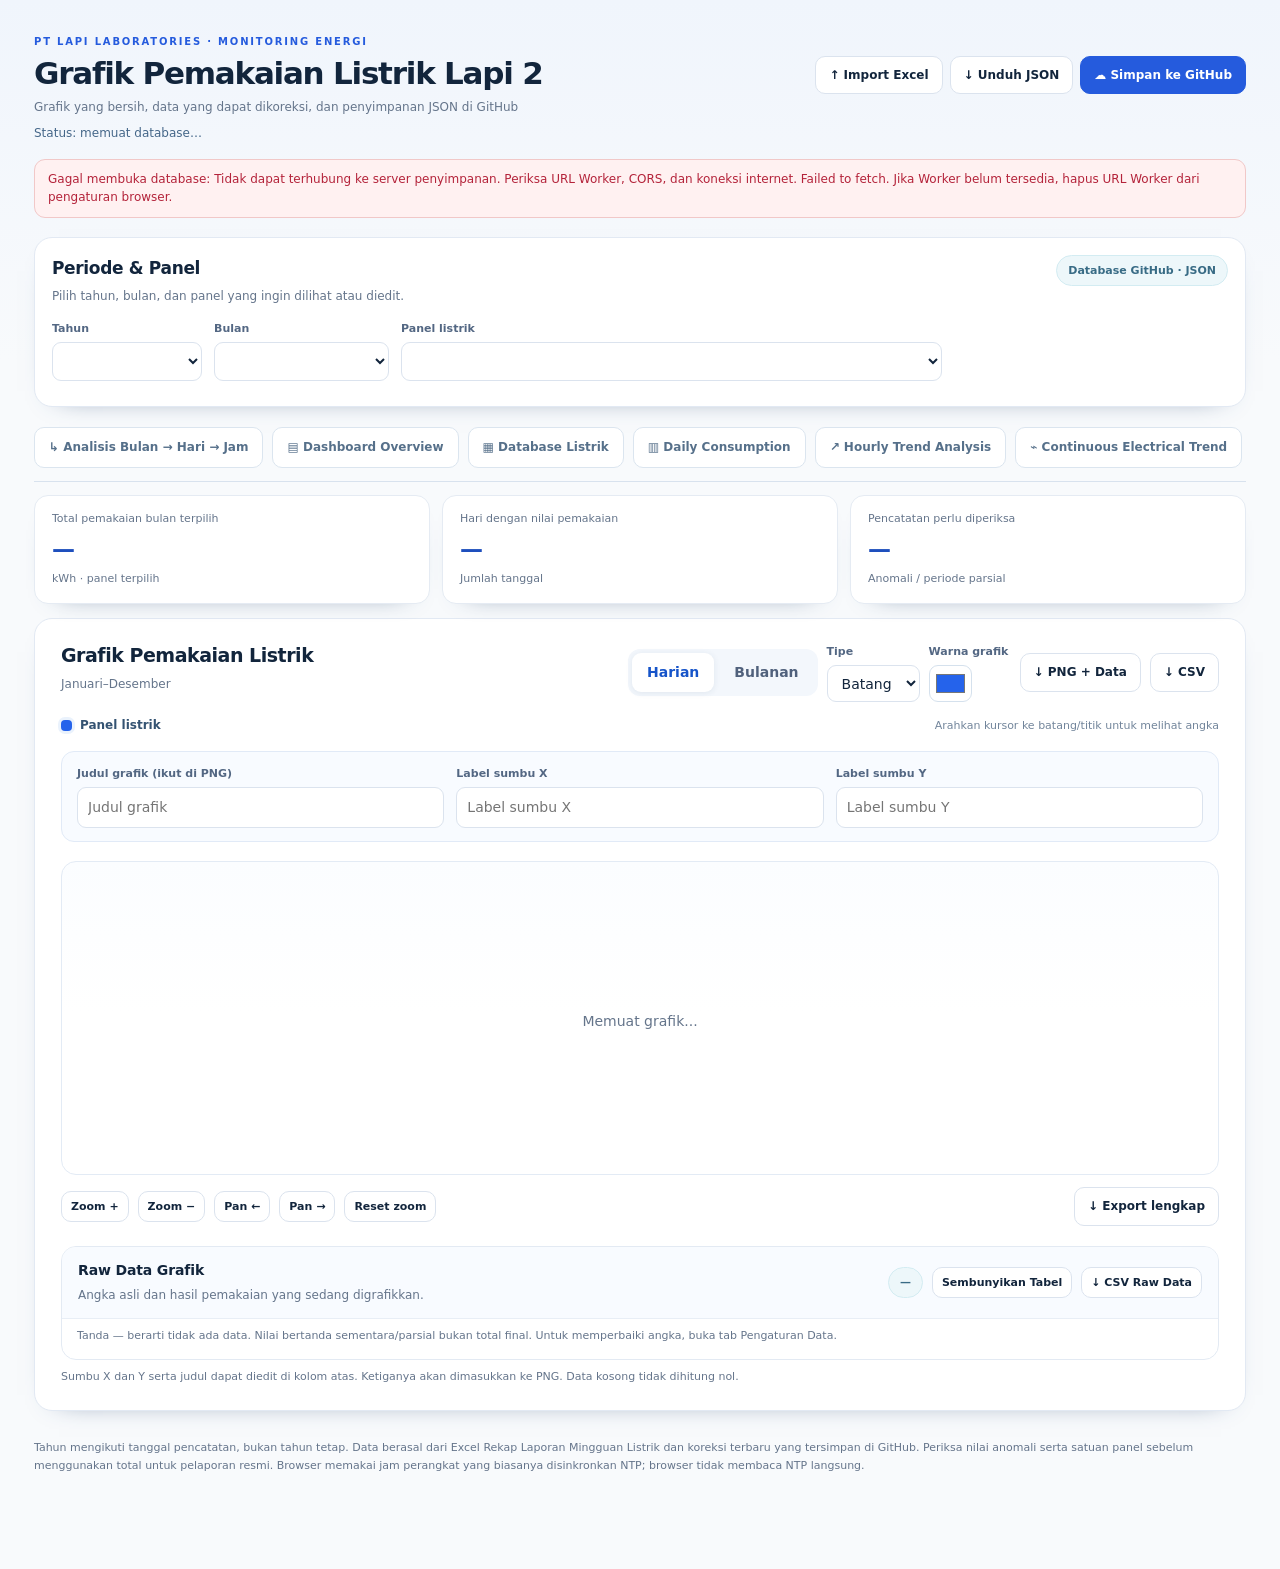
==== commit 9b7b5481: "Add files via upload" ====
--- a/index.html
+++ b/index.html
@@ -208,6 +208,31 @@
 .eng-chartshell .empty{min-height:160px;display:flex;align-items:center;justify-content:center;padding:25px}
 @media(max-width:620px){.mainnav .view-tab{flex:0 0 auto;padding:10px 12px;font-size:11px}}
 
+
+/* Drill-down native engineering dashboard; inherits dark/light palette */
+.drill-view{scroll-margin-top:20px}
+.drill-hero{padding:23px 25px;background:linear-gradient(115deg,#122f50,#244e86);border:0;color:#fff}
+.drill-hero h2{font-size:22px;color:#fff;margin:0}.drill-hero p{font-size:12px;color:#dbebff;margin:6px 0 0}
+.drill-caption{font-size:11px;color:#cce1fa;letter-spacing:.04em;font-weight:800;margin-bottom:8px}
+.drill-crumbs{display:flex;flex-wrap:wrap;align-items:center;gap:8px;margin:14px 0 0}.drill-crumbs button{padding:9px 13px;border-radius:9px;border:1px solid #7097bc;background:#244e79;color:#e7f0ff;cursor:pointer;font-weight:700;font-size:12px}.drill-crumbs button.active{background:white;color:#174476}.drill-crumbs button:disabled{opacity:.45;cursor:not-allowed}.drill-crumbs span{color:#b6cee8}
+.drill-stats{display:grid;grid-template-columns:repeat(5,minmax(0,1fr));gap:12px;margin:16px 0}
+.drill-stats .engineer-kpi{margin:0;min-width:0}
+.drill-section{background:var(--card,#fff);border:1px solid var(--line,#e0e7ef);padding:21px;border-radius:17px;margin-top:16px}
+.drill-section-head{display:flex;justify-content:space-between;gap:14px;align-items:flex-start;flex-wrap:wrap}
+.drill-section h3{font-size:16px;color:var(--ink,#213547);margin:0}
+.drill-section small{display:block;font-size:11px;color:var(--muted,#60738e);margin-top:6px}
+.drill-select{padding:8px 10px;border:1px solid #cfdbed;border-radius:9px;background:#fff;color:#253b5b;min-height:36px}
+.drill-editgrid{display:grid;grid-template-columns:1.4fr 1.5fr 1fr 1fr;gap:9px;margin-top:15px}.drill-editgrid label{display:block;font-size:11px;font-weight:750;color:var(--muted,#60738e);margin-bottom:4px}.drill-editgrid input{width:100%;min-width:0;padding:8px 9px;border:1px solid #d5e1ed;border-radius:9px;background:var(--card,#fff);color:var(--ink,#26384d)}
+.drill-svg-container{width:100%;overflow-x:auto;margin-top:15px;padding:5px 3px 0;background:#fff;border:1px solid #e3eaf3;border-radius:13px}
+.drill-svg-container svg{display:block;min-width:760px;width:100%;height:auto}
+.drill-svg-item:hover rect:first-of-type,.drill-svg-item:focus rect:first-of-type{filter:brightness(.85);stroke:#143b65;stroke-width:2}
+.drill-table{max-height:410px;overflow:auto;margin-top:14px;border-radius:12px;border:1px solid #e1e9f4}.drill-table table{width:100%}.drill-table tr.drill-warning td{background:#fff9ef}.drill-table tbody tr:hover td{background:#f2f7fc}
+.drill-level-note{font-size:12px;font-weight:650;color:#24538c;background:#eef5ff;border:1px solid #d5e6fe;border-radius:10px;padding:11px 13px;margin-top:13px}
+.drill-method{font-size:11px;line-height:1.7;color:var(--muted,#60738e);margin-top:12px}
+.drill-foot{display:flex;flex-wrap:wrap;justify-content:space-between;gap:10px;margin-top:13px;align-items:center}
+@media(max-width:970px){.drill-stats{grid-template-columns:repeat(2,minmax(0,1fr))}.drill-editgrid{grid-template-columns:repeat(2,minmax(0,1fr))}}
+@media(max-width:560px){.drill-hero{padding:18px}.drill-section{padding:14px}.drill-stats{grid-template-columns:1fr 1fr;gap:8px}.drill-editgrid{grid-template-columns:1fr}.drill-hero h2{font-size:18px}.drill-crumbs button{font-size:11px;padding:8px 10px}}
+
 </style></head><body>
 <div class="shell">
 <header class="top"><div><p class="eyebrow">PT LAPI LABORATORIES · MONITORING ENERGI</p><h1 id="pageTitle">Grafik Pemakaian Listrik Lapi 2</h1><p class="sub">Grafik yang bersih, data yang dapat dikoreksi, dan penyimpanan JSON di GitHub</p></div><div class="actions"><button class="btn" id="importBtn" type="button">↑ Import Excel</button><button class="btn" id="backupBtn">↓ Unduh JSON</button><button class="btn blue" id="saveBtn">☁ Simpan ke GitHub</button></div></header>
@@ -215,6 +240,7 @@
 <div id="status" class="status" role="status">Memuat data Excel dari JSON GitHub...</div>
 <section class="card filter-card"><div class="flexhead"><div><h2>Periode & Panel</h2><p class="sub">Pilih tahun, bulan, dan panel yang ingin dilihat atau diedit.</p></div><span class="mini-label">Database GitHub · JSON</span></div><div class="filters global-filters" style="margin-top:14px"><div class="field"><label for="year">Tahun</label><select id="year"></select></div><div class="field"><label for="month">Bulan</label><select id="month"></select></div><div class="field"><label for="panel">Panel listrik</label><select id="panel"></select></div></div><p class="note" id="clockHint"></p></section>
 <nav class="mainnav" aria-label="Menu dashboard">
+<button class="view-tab" data-view="drill">↳ Analisis Bulan → Hari → Jam</button>
 <button class="view-tab" data-view="overview">▤ Dashboard Overview</button>
 <button class="view-tab" data-view="database">▦ Database Listrik</button>
 <button class="view-tab" data-view="chart" data-tab-select="daily">▥ Daily Consumption</button>
@@ -229,6 +255,31 @@
 <button class="view-tab" data-view="settings">⚙ Pengaturan Data (Lama)</button>
 <a class="eng-nav-link" href="./bms-hormon/index.html" target="_blank" rel="noopener">BMS Hormon ↗</a>
 </nav>
+<div id="drillView" class="drill-view hidden eng-view">
+ <section class="card drill-hero">
+  <div class="drill-caption">ENGINEERING / ENERGY INTELLIGENCE · INTERACTIVE DRILLDOWN</div>
+  <h2>Analisis Konsumsi Bulanan → Harian → Per Jam</h2>
+  <p>Klik bulan yang naik, telusuri hari penyebabnya, lalu periksa jam dan pembacaan meter asli. Tidak ada imputasi jam kosong.</p>
+  <div id="drillBreadcrumb" class="drill-crumbs"></div>
+ </section>
+ <div class="drill-stats" id="drillStats"></div>
+ <section class="drill-section">
+  <div class="drill-section-head">
+   <div><h3>Grafik interaktif · <span id="drillPanel"></span></h3><small>Tahun <span id="drillYear"></span> · klik batang untuk rincian · sumbu Y dalam kWh, sumbu X berupa periode waktu</small></div>
+   <div class="actions"><select id="drillFormat" class="drill-select" aria-label="Format unduhan"><option value="png">PNG resolusi tinggi</option><option value="jpg">JPG resolusi tinggi</option><option value="svg">SVG vektor</option><option value="pdf">PDF siap laporan</option><option value="csv">CSV data grafik</option><option value="xlsx">Excel data grafik</option></select><button type="button" class="btn blue" id="drillExport">↓ Unduh grafik / rekap</button></div>
+  </div>
+  <div class="drill-editgrid"><div><label for="drillTitle">Judul grafik</label><input id="drillTitle" maxlength="160"/></div><div><label for="drillSubtitle">Subjudul grafik</label><input id="drillSubtitle" maxlength="140"/></div><div><label for="drillX">Label sumbu X</label><input id="drillX" maxlength="120"/></div><div><label for="drillY">Label sumbu Y</label><input id="drillY" maxlength="120"/></div></div>
+  <div id="drillChart" class="drill-svg-container" aria-live="polite"></div>
+  <div id="drillLevelNote" class="drill-level-note"></div>
+  <div class="drill-foot"><span class="drill-method" id="drillQuality"></span><button type="button" class="btn sm" id="drillReset">↺ Reset judul / sumbu</button></div>
+ </section>
+ <section class="drill-section">
+  <div class="drill-section-head"><div><h3>Rekap monitoring dan validasi pembacaan</h3><small>Seluruh data tetap berasal dari stand meter Excel / database. Tanda peringatan harus ditinjau oleh Engineering.</small></div><div class="actions"><button type="button" class="btn" id="drillImport">↑ Import Excel</button><button type="button" class="btn blue" id="drillSave">↥ Simpan ke GitHub</button></div></div>
+  <div class="drill-table"><table><thead id="drillTableHead"></thead><tbody id="drillTableBody"></tbody></table></div>
+  <p class="drill-method"><b>Rumus:</b> Energi interval (kWh) = (Stand meter akhir − awal) × faktor satuan, hanya untuk dua pembacaan yang berjarak tepat 1 jam dan dapat dibandingkan. Data reset/penurunan meter tidak otomatis dianggap konsumsi negatif. Total bulanan dan harian merupakan jumlah interval yang berhasil diobservasi, bukan proyeksi untuk interval kosong. Koreksi total harian manual dipertahankan sebagai koreksi dan tidak dipecah secara fiktif ke per jam.</p>
+ </section>
+</div>
+
 <div id="overviewView" class="hidden eng-view">
  <section class="card"><div class="flexhead"><div><h2>Dashboard Overview · Engineering</h2><p class="sub">Ringkasan berdasarkan pembacaan aktual; konsumsi hanya dihitung dari selisih energi kumulatif yang valid.</p></div><span class="mini-label">Audit pembacaan per jam</span></div>
  <div id="engineeringKpis" class="engineer-kpis"></div><p id="engineeringSummaryNote" class="eng-notice"></p>
@@ -1199,9 +1250,9 @@
  if(target==='chart'){let rows=[];if(state.tab==='daily')for(let i=1;i<=daysIn(state.year,state.month);i++){const date=idDate(state.year,state.month,i),r=calculate(date,state.panel);rows.push({date,unit:'kWh',value:r.value,src:r.status,t:Date.parse(date+'T00:00:00Z'),stamp:date})}else for(let m=0;m<12;m++){const mo=engPad(m+1),r=monthly(state.year,m,state.panel);rows.push({date:state.year+'-'+mo,unit:'kWh',value:r.value,src:r.status,t:Date.parse(state.year+'-'+mo+'-01T00:00:00Z'),stamp:state.year+'-'+mo})}return rows}
  if(target==='weekly')return engWeeklySeries().map(d=>({date:d.date,t:Date.parse(d.date+'T00:00:00Z'),value:d.n?d.total:null,unit:'kWh',stamp:d.date}));if(target==='comparison')return engSeriesCompare().flatMap(s=>s.points.map(p=>({...p,value:p.v,unit:'kWh',panel:s.name,date:engDateUTC(p.t)})));return Object.keys(state.db.readings||{}).filter(d=>d.startsWith(state.year+'-'+engPad(state.month+1))).map(date=>({date,value:engDailyObserved(date,state.panel).value,unit:'kWh',t:Date.parse(date+'T00:00:00Z'),stamp:date}));}
 function engPreview(){const target=engState.chartTarget,o=engReadFields(),rows=engChartRows(target);const points=rows.slice(0,1500).map(r=>({t:target==='intraday'?Number(r.h):r.t,v:r.value,stamp:r.stamp||r.date})),series=target==='comparison'?engSeriesCompare():[{name:o.legend||'Panel listrik',color:o.color||'#2563eb',points}];$('engChartPreview').innerHTML=engSVGChart(series,{...o,width:Math.min(Number(o.width)||1200,1350),height:Math.min(Number(o.height)||490,650),maxGap:target==='continuous'?3600000:undefined});}
-function engRenderView(){for(const name of ['overview','database','weeklyAnalytics','comparison','io','chartSettings'])$(name+'View').classList.toggle('hidden',state.view!==name);
+function engRenderView(){for(const name of ['drill','overview','database','weeklyAnalytics','comparison','io','chartSettings'])$(name+'View').classList.toggle('hidden',state.view!==name);
  document.querySelectorAll('button.view-tab').forEach(b=>b.setAttribute('aria-selected',String(b.dataset.view===state.view&&(!b.dataset.tabSelect||b.dataset.tabSelect===state.tab))));
- if(state.view==='overview')engRenderOverview();if(state.view==='database')engRenderDatabase();if(state.view==='weeklyAnalytics')engRenderWeekly();if(state.view==='comparison')engRenderCompare();if(state.view==='chartSettings')engSettingsUI();
+ if(state.view==='drill')drillRender();if(state.view==='overview')engRenderOverview();if(state.view==='database')engRenderDatabase();if(state.view==='weeklyAnalytics')engRenderWeekly();if(state.view==='comparison')engRenderCompare();if(state.view==='chartSettings')engSettingsUI();
  engZoomReapply();
 }
 function engZoomReapply(){for(const id of ['chart','intradayChart','continuousChart','engCompareChart','engWeekChart','overviewChart']){const root=$(id),svg=root?.querySelector('svg');if(!svg)continue;const scale=engState.zoom[id]||1;root.style.overflowX='auto';svg.style.width=(scale*100)+'%';svg.style.maxWidth='none';svg.style.height='auto';}}
@@ -1242,7 +1293,184 @@
  if(!$('engCompareStart').dataset.ready){$('engCompareStart').value=state.year+'-'+engPad(state.month+1)+'-01';$('engCompareEnd').value=idDate(state.year,state.month,daysIn(state.year,state.month));$('engCompareStart').dataset.ready='1'}
  if(!$('engAddDate').value)$('engAddDate').value=state.hourDate||idDate(state.year,state.month,1);
 }
-function engAttachUI(){engSetTheme(localStorage.getItem(ENG_LS_THEME)==='dark'?'dark':'light');engApplyZoomButtons();
+/* Engineering drilldown: consumption of cumulative-energy meter, 1-hour valid intervals only.
+ * Monthly -> Daily -> Hourly; primary values are measured intervals, never interpolated.
+ * Uses the existing db, authenticated backend, edit/audit, Excel reader and autosave. */
+const drill={level:'month',month:null,date:null,report:null};
+const DRILL_HOUR_MS=3600000;
+const drillIso=t=>new Date(t).toISOString().slice(0,10);
+const drillHour=t=>new Date(t).toISOString().slice(11,16);
+const drillHas=n=>typeof n==='number'&&Number.isFinite(n);
+function drillExtract(id){
+ const panel=getPanel(id);if(!panel)return {events:[],intervals:[],issues:[]};
+ const records=[],issues=[];
+ for(const [date,ps] of Object.entries(state.db.readings||{})){
+  const r=ps[id];if(!r)continue;
+  const f=factor(String(r.unit||panel.unit||'').toUpperCase());
+  for(const pair of r.r||[]){const hour=Number(pair[0]),value=Number(pair[1]);
+   if(!Number.isInteger(hour)||hour<0||hour>24||!Number.isFinite(value))continue;
+   const stamp=Date.parse(date+'T00:00:00Z')+hour*DRILL_HOUR_MS;
+   if(!Number.isFinite(stamp))continue;
+   if(!f){issues.push({date,hour,type:'Satuan tidak dikenal',detail:r.unit||panel.unit||'—'});continue;}
+   records.push({stamp,date,hour,raw:value,unit:String(r.unit||panel.unit).toUpperCase(),kwh:value*f,src:r.src||'',originHour:hour});
+  }
+ }
+ records.sort((a,b)=>a.stamp-b.stamp||((a.hour===24)?-1:1));
+ const events=[];
+ for(const r of records){const prev=events.at(-1);
+  if(prev?.stamp===r.stamp){
+   if(Math.abs(prev.kwh-r.kwh)>Math.max(.00001,Math.abs(prev.kwh)*1e-9)){
+    prev.conflict=true;issues.push({date:r.date,hour:r.hour,type:'Konflik waktu yang sama',detail:'Nilai stand meter berbeda pada timestamp identik'});
+   }
+   // Prefer prior-day 24:00 when same value; it documents the closing hour.
+   if(prev.hour!==24&&r.hour===24){r.conflict=prev.conflict;events[events.length-1]=r;}
+   continue;
+  }
+  events.push(r);
+ }
+ const intervals=[],positives=[];
+ for(let i=1;i<events.length;i++){
+  const a=events[i-1],b=events[i],duration=(b.stamp-a.stamp)/DRILL_HOUR_MS;
+  if(duration!==1){issues.push({date:drillIso(a.stamp),hour:a.hour,type:'Jam tidak lengkap',detail:`Jeda ${duration} jam, tidak dialokasikan sebagai konsumsi satu jam`});continue;}
+  if(a.conflict||b.conflict){issues.push({date:drillIso(a.stamp),hour:a.hour,type:'Konflik pembacaan',detail:'Interval tidak dihitung'});continue;}
+  const delta=b.kwh-a.kwh;
+  const date=drillIso(a.stamp);
+  const o={date,start:a,end:b,hour:Number(drillHour(a.stamp).slice(0,2)),kwh:null,status:'Valid',detail:'',duration:1};
+  if(delta< -Math.max(.000001,Math.abs(a.kwh)*1e-9)){
+   o.status='Meter turun / reset?';o.detail='Tidak dimasukkan ke total sebelum dikoreksi';issues.push({date,hour:o.hour,type:o.status,detail:o.detail});
+  }else{o.kwh=Math.max(0,delta);if(o.kwh>0)positives.push(o.kwh);}
+  intervals.push(o);
+ }
+ const typical=median(positives);
+ if(typical>0)for(const r of intervals){if(r.kwh!==null&&r.kwh>typical*15){r.status='Lonjakan · cek';r.detail='Lebih dari 15× median interval positif panel; masih dalam subtotal teramati';issues.push({date:r.date,hour:r.hour,type:r.status,detail:r.detail})}}
+ return {events,intervals,issues,median:typical};
+}
+function drillTotals(year,id){
+ const extracted=drillExtract(id),dayMap=new Map(),months=Array.from({length:12},(_,m)=>({m,label:SHORT[m],energy:null,hours:0,days:0,partialDays:0,issues:0,critical:0,overrides:0,coverage:0}));
+ const y=String(year);
+ // Create day records for dates present in source or user correction. Never invent observations.
+ for(const [date,groups] of Object.entries(state.db.readings||{}))if(date.startsWith(y+'-')&&groups[id])dayMap.set(date,{date,energy:null,rawEnergy:0,hours:0,flags:0,critical:0,correction:null,intervals:[],readings:groups[id]?.r?.length||0});
+ for(const [date,groups] of Object.entries(state.db.overrides||{}))if(date.startsWith(y+'-')&&drillHas(groups[id])){
+  if(!dayMap.has(date))dayMap.set(date,{date,energy:null,rawEnergy:0,hours:0,flags:0,critical:0,correction:null,intervals:[],readings:0});
+  dayMap.get(date).correction=Number(groups[id]);
+ }
+ for(const row of extracted.intervals){if(!row.date.startsWith(y+'-'))continue;
+  if(!dayMap.has(row.date))dayMap.set(row.date,{date:row.date,energy:null,rawEnergy:0,hours:0,flags:0,critical:0,correction:null,intervals:[],readings:0});
+  const d=dayMap.get(row.date);d.intervals.push(row);
+  if(drillHas(row.kwh)){d.rawEnergy+=row.kwh;d.hours++;}
+  if(row.status!=='Valid'){d.flags++;d.critical++;}
+ }
+ for(const item of extracted.issues)if(item.date.startsWith(y+'-')&&dayMap.has(item.date))dayMap.get(item.date).flags++;
+ const days=[...dayMap.values()].sort((a,b)=>a.date.localeCompare(b.date));
+ for(const d of days){d.energy=d.correction!==null?d.correction:(d.hours?d.rawEnergy:null);d.complete=d.hours===24&&d.flags===0;d.month=Number(d.date.slice(5,7))-1;
+  const m=months[d.month];m.days++;m.hours+=d.hours;m.issues+=d.flags;m.critical+=d.critical;if(d.correction!==null)m.overrides++;
+  if(!d.complete)m.partialDays++;
+  if(drillHas(d.energy))m.energy=(m.energy??0)+d.energy;
+ }
+ for(const m of months)m.coverage=m.hours/(daysIn(year,m.m)*24);
+ return {days,months,extracted};
+}
+function drillStatus(d){if(!d)return 'Tidak ada data';if(d.flags)return d.correction!==null?'Koreksi · perlu cek':'Perlu diperiksa';if(d.correction!==null)return 'Koreksi manual';return d.complete?'Lengkap':'Parsial';}
+function drillSettings(){const p=getPanel(state.panel),lv=drill.level,month=drill.month??state.month;
+ const def={title:lv==='month'?`Analisis Pemakaian Bulanan — ${p.name}`:lv==='day'?`Analisis Pemakaian Harian — ${MONTHS[month]} ${state.year}`:`Rincian Pemakaian Per Jam — ${drill.date||'pilih tanggal'}`,
+  subtitle:`${p.name} · energi teramati · ${lv==='month'?state.year:lv==='day'?MONTHS[month]+' '+state.year:drill.date||''}`,
+  x:lv==='month'?'Bulan (waktu kalender)':lv==='day'?'Tanggal (hari dalam bulan)':'Waktu (interval jam sesuai pencatatan)',
+  y:'Konsumsi energi listrik (kWh)'};
+ const saved=state.db.drillChartSettings?.[state.panel]?.[lv]||{};return {...def,...saved};
+}
+function drillChartData(ag){const y=Number(state.year),m=drill.month??state.month;
+ if(drill.level==='month')return ag.months.map(v=>({id:String(v.m),label:v.label,value:v.energy,hours:v.hours,flags:v.issues,critical:v.critical,complete:v.coverage>=1,v}));
+ if(drill.level==='day'){const byDate=new Map(ag.days.map(d=>[d.date,d]));return Array.from({length:daysIn(y,m)},(_,i)=>{const date=idDate(y,m,i+1),d=byDate.get(date);return{id:date,label:String(i+1),value:d?.energy??null,hours:d?.hours||0,flags:d?.flags||0,critical:d?.critical||0,complete:d?.complete||false,v:d}})}
+ const day=ag.days.find(d=>d.date===drill.date),map=new Map((day?.intervals||[]).map(r=>[r.hour,r]));
+ return Array.from({length:24},(_,h)=>{const row=map.get(h);return{id:String(h),label:String(h).padStart(2,'0')+':00',value:row?.kwh??null,hours:row?.kwh!==null&&row!==undefined?1:0,flags:row?.status!=='Valid'&&row!==undefined?1:0,critical:row?.status!=='Valid'&&row!==undefined?1:0,complete:!!row&&row.status==='Valid',v:row}});
+}
+function drillWrap(str,limit){const words=String(str||'').split(/\s+/),lines=[];let line='';for(const word of words){if((line+' '+word).trim().length>limit&&line){lines.push(line);line=word}else line=(line+' '+word).trim()}if(line)lines.push(line);return lines.length?lines:['']}
+function drillSvg(points,opts){const W=1140,H=550,L=119,R=38,T=145,B=111,CW=W-L-R,CH=H-T-B,valid=points.filter(p=>drillHas(p.value)),max=Math.max(0,...valid.map(p=>p.value)),mag=max>0?Math.pow(10,Math.floor(Math.log10(max/5))):1,step=max>0?Math.ceil(max/5/mag*2)/2*mag:1,ceil=Math.max(step,step*5),dy=v=>T+CH-(v/ceil)*CH;
+ const x=i=>L+(i+.5)*CW/points.length,spacing=CW/points.length,bw=Math.max(5,Math.min(56,spacing*.66));
+ const titleLines=drillWrap(opts.title,70),subLines=drillWrap(opts.subtitle,110),xLines=drillWrap(opts.x,72),yLines=drillWrap(opts.y,35),esc=escapeHtml;
+ const texts=[`<svg xmlns="http://www.w3.org/2000/svg" role="img" aria-label="${esc(opts.title)}" viewBox="0 0 ${W} ${H}" width="${W}" height="${H}" font-family="Inter,Arial,sans-serif"><rect width="${W}" height="${H}" rx="15" fill="#ffffff"/>`];
+ titleLines.forEach((line,i)=>texts.push(`<text x="${W/2}" y="${27+i*23}" text-anchor="middle" font-size="21" font-weight="800" fill="#17365b">${esc(line)}</text>`));
+ subLines.forEach((line,i)=>texts.push(`<text x="${W/2}" y="${102+i*15}" text-anchor="middle" font-size="12" fill="#637b95">${esc(line)}</text>`));
+ xLines.forEach((line,i)=>texts.push(`<text x="${L+CW/2}" y="${H-41+i*17}" text-anchor="middle" font-size="13" fill="#355271">${esc(line)}</text>`));
+ yLines.forEach((line,i)=>texts.push(`<text transform="translate(${27+i*16} ${T+CH/2}) rotate(-90)" text-anchor="middle" font-size="13" fill="#355271">${esc(line)}</text>`));
+ for(let i=0;i<=5;i++){const val=step*i,yy=dy(val);texts.push(`<line x1="${L}" y1="${yy}" x2="${W-R}" y2="${yy}" stroke="${i===0?'#8fa3b9':'#e5edf5'}" stroke-width="${i===0?'1.4':'1'}"/><text x="${L-15}" y="${yy+4}" text-anchor="end" font-size="12" fill="#60748d">${esc(engSafeNum(val,2))}</text>`)}
+ texts.push(`<line x1="${L}" y1="${T}" x2="${L}" y2="${T+CH}" stroke="#8fa3b9" stroke-width="1.2"/>`);
+ points.forEach((p,i)=>{
+  const xx=x(i),labelStep=drill.level==='month'?1:drill.level==='day'?2:2;
+  if(i%labelStep===0||i===points.length-1)texts.push(`<text x="${xx}" y="${T+CH+23}" font-size="11" text-anchor="middle" fill="#536c89">${esc(p.label)}</text>`);
+  if(!drillHas(p.value))return;
+  const yy=dy(p.value),h=T+CH-yy,c=p.critical?'#ea9b35':p.rise?'#d65b51':'#3b75df';
+  const detail=`${p.label}: ${engSafeNum(p.value,3)} kWh · ${p.hours} interval valid${p.flags?' · '+p.flags+' peringatan':''}${p.rise?' · meningkat dari periode sebelumnya':''}`;
+  texts.push(`<g class="drill-svg-item" data-drill-item="${esc(p.id)}" role="button" tabindex="0" aria-label="${esc(detail)}" style="cursor:pointer"><title>${esc(detail)}. ${drill.level==='month'?'Buka rincian hari':drill.level==='day'?'Buka rincian jam':'Buka editor pembacaan'}</title><rect x="${xx-bw/2}" y="${yy}" width="${bw}" height="${Math.max(0,h)}" rx="${Math.min(5,bw/5)}" fill="${c}"/><rect x="${xx-bw/2}" y="${T}" width="${bw}" height="${CH}" fill="transparent"/></g>`);
+ });
+ texts.push(`<g transform="translate(${L},${H-60})"><rect width="11" height="11" rx="3" fill="#3b75df"/><text x="18" y="10" fill="#64748b" font-size="11">Interval teramati</text><rect x="169" width="11" height="11" rx="3" fill="#d65b51"/><text x="187" y="10" fill="#64748b" font-size="11">Naik &gt;10%</text><rect x="291" width="11" height="11" rx="3" fill="#ea9b35"/><text x="309" y="10" fill="#64748b" font-size="11">Anomali perlu cek</text><text x="${CW}" y="10" text-anchor="end" font-size="11" fill="#71849b">Data kosong tidak diinterpolasi</text></g></svg>`);
+ return texts.join('');
+}
+function drillRender(){if(!state.db)return;const p=getPanel(state.panel),ag=drillTotals(state.year,state.panel),months=ag.months;
+ if(drill.month===null)drill.month=state.month;
+ if(drill.level==='hour'&&(!drill.date||!drill.date.startsWith(state.year+'-'+engPad(drill.month+1))))drill.level='day';
+ $('drillYear').textContent=state.year;$('drillPanel').textContent=p.name;
+ $('drillBreadcrumb').innerHTML=`<button type="button" data-drill-crumb="month" class="${drill.level==='month'?'active':''}">12 Bulan ${state.year}</button><span>›</span><button type="button" data-drill-crumb="day" ${drill.month===null?'disabled':''} class="${drill.level==='day'?'active':''}">${MONTHS[drill.month]} ${state.year}</button><span>›</span><button type="button" data-drill-crumb="hour" ${!drill.date?'disabled':''} class="${drill.level==='hour'?'active':''}">${drill.date||'Pilih hari'}</button>`;
+ const pts=drillChartData(ag);for(let i=1;i<pts.length;i++){const a=pts[i-1],b=pts[i];b.rise=drillHas(a.value)&&drillHas(b.value)&&a.value>0&&(b.value-a.value)/a.value>.1&&a.hours>0&&b.hours>0&&Math.abs(a.hours-b.hours)/Math.max(a.hours,b.hours)<.3;}const vals=pts.filter(x=>drillHas(x.value)),sum=vals.reduce((acc,v)=>acc+v.value,0),max=vals.reduce((best,r)=>!best||r.value>best.value?r:best,null),coverage=pts.reduce((a,x)=>a+x.hours,0)/(drill.level==='month'?365*24:drill.level==='day'?daysIn(state.year,drill.month)*24:24),alerts=pts.reduce((a,x)=>a+x.flags,0);
+ let prevValue=null,delta=null;if(drill.level==='month'){
+  const maxRecent=months.filter(r=>drillHas(r.energy)),latest=maxRecent.at(-1);if(latest){const earlier=months[latest.m-1];if(drillHas(earlier?.energy)&&earlier.energy>0)delta=(latest.energy-earlier.energy)/earlier.energy*100;prevValue=latest?.energy;}}
+ $('drillStats').innerHTML=[engKpi('Subtotal teramati',vals.length?engSafeNum(sum,2)+' kWh':'—',pts.some(x=>x.critical)?'Termasuk anomali; belum final':'Hanya interval yang tercatat'),engKpi('Interval 1 jam',engSafeNum(pts.reduce((a,x)=>a+x.hours,0),0),'Data terukur, tidak diisi perkiraan'),engKpi('Rata-rata per jam',pts.some(x=>x.hours)&&sum?engSafeNum(sum/pts.reduce((a,x)=>a+x.hours,0),2)+' kWh':'—','Dari interval teramati'),engKpi('Nilai tertinggi',max?engSafeNum(max.value,2)+' kWh':'—',max?max.label:'Belum ada nilai'),engKpi('Peringatan',String(alerts),'Periksa data bertanda')].join('');
+ const opts=drillSettings();for(const [key,id] of [['title','drillTitle'],['subtitle','drillSubtitle'],['x','drillX'],['y','drillY']])$(id).value=opts[key];
+ $('drillChart').innerHTML=drillSvg(pts,opts);
+ $('drillLevelNote').textContent=drill.level==='month'?'Klik batang bulan atau tombol Rincian untuk melihat konsumsi pada setiap tanggal.':drill.level==='day'?'Klik tanggal yang naik untuk memeriksa interval jam penyebab kenaikan.':'Klik batang jam atau Edit Meter pada tabel untuk mengoreksi pembacaan aslinya. Perubahan memperbarui seluruh analisis.';
+ const line=drill.level==='month'?`Konsumsi teramati dihitung dari interval 1 jam. Perbandingan antarbulan dapat bias jika cakupan datanya berbeda; jangan menganggap total parsial setara dengan 1 bulan penuh.`:drill.level==='day'?`Konsumsi harian adalah jumlah interval satu jam yang tercatat. Hari dengan kurang dari 24 interval adalah parsial.`:`Interval 08:00–09:00 berasal dari dua stand meter berurutan. Jika data hilang, interval dibiarkan kosong.`;
+ $('drillQuality').textContent=line;
+ const headers=drill.level==='month'?['Bulan','Konsumsi teramati (kWh)','Interval terhitung / ideal','Status','Perbandingan dengan bulan sebelumnya','Aksi']:drill.level==='day'?['Tanggal','Konsumsi teramati (kWh)','Interval terhitung / ideal','Status','Perbandingan dengan hari sebelumnya','Aksi']:['Interval','Stand awal','Stand akhir','Satuan sumber','Pemakaian (kWh)','Status','Aksi'];
+ $('drillTableHead').innerHTML='<tr>'+headers.map(h=>`<th>${escapeHtml(h)}</th>`).join('')+'</tr>';
+ if(drill.level==='hour'){
+  const byHour=new Map((ag.days.find(d=>d.date===drill.date)?.intervals||[]).map(r=>[r.hour,r]));
+  $('drillTableBody').innerHTML=Array.from({length:24},(_,h)=>{const i=byHour.get(h),label=engTime(h)+'–'+(h===23?'24:00':engTime(h+1)),value=i?.kwh,status=i?.status||'Belum tercatat',end=i?.end;
+   return `<tr class="${i?.status!=='Valid'&&i?'drill-warning':''}"><td><b>${label}</b></td><td>${i?engSafeNum(i.start.raw,4):'—'}</td><td>${i?engSafeNum(i.end.raw,4):'—'}</td><td>${i?escapeHtml(i.end.unit):'—'}</td><td class="num"><b>${drillHas(value)?engSafeNum(value,3):'—'}</b></td><td><span class="tag ${!i?'':i.status==='Valid'?'ok':'warn'}">${escapeHtml(status)}</span></td><td><button type="button" class="btn sm" data-drill-edit="${h}" >${end?'Edit Meter':'Isi Jam'}</button></td></tr>`;
+  }).join('');
+ }else{
+  $('drillTableBody').innerHTML=pts.map((r,i)=>{const prev=pts[i-1],compare=drillHas(prev?.value)&&prev.value>0&&drillHas(r.value)?(r.value-prev.value)/prev.value*100:null;
+   const indicator=compare===null?'—':`<span style="color:${compare>0?'#b45309':'#0f766e'}">${compare>0?'+':''}${engSafeNum(compare,1)}%</span>`;
+   const notes=drill.level==='month'?(r.hours>=daysIn(state.year,Number(r.id))*24?'Lengkap':'Parsial'):(r.v?.correction!==null&&r.v?.correction!==undefined?'Koreksi manual':r.complete?'Lengkap':'Parsial');
+   return `<tr class="${r.flags?'drill-warning':''}"><td><b>${escapeHtml(drill.level==='month'?MONTHS[Number(r.id)]+' '+state.year:r.id)}</b></td><td class="num"><b>${drillHas(r.value)?engSafeNum(r.value,3):'—'}</b></td><td>${r.hours} / ${drill.level==='month'?daysIn(state.year,Number(r.id))*24:24}</td><td><span class="tag ${r.flags?'warn':r.complete?'ok':''}">${escapeHtml(!drillHas(r.value)?'Tidak ada interval':notes)}</span></td><td>${indicator}</td><td><button class="btn sm" type="button" data-drill-next="${escapeHtml(r.id)}" ${!r.v&&drill.level==='day'?'disabled':''}>Lihat rincian →</button></td></tr>`;
+  }).join('');
+ }
+ drill.report={level:drill.level,month:drill.month,date:drill.date,points:pts,ag};
+}
+function drillOpen(id){if(drill.level==='month'){drill.month=Number(id);state.month=drill.month;$('month').value=String(drill.month);drill.level='day';drill.date=null;}
+ else if(drill.level==='day'){drill.date=id;drill.level='hour';}
+ else {const h=Number(id),row=drill.report?.ag.days.find(d=>d.date===drill.date)?.intervals.find(v=>v.hour===h);if(row)drillEdit(row.end.date,row.end.hour);return}
+ render();$('drillView').scrollIntoView({behavior:'smooth',block:'start'});
+}
+function drillEdit(date,h){state.view='database';render();$('engDbStart').value=date;$('engDbEnd').value=date;$('engDbPanel').value=state.panel;$('engDbHour').value=String(h);engState.page=0;engRenderDatabase();$('databaseView').scrollIntoView({behavior:'smooth',block:'start'});setStatus('Editor menampilkan pembacaan pada '+date+' '+engTime(h)+'. Koreksi nilai sel, lalu Auto Save akan dijadwalkan.','ok');}
+function drillAdd(date,h){drillEdit(date,h);$('engAddPanel').classList.remove('hidden');$('engAddDate').value=date;$('engAddHour').value=String(h);$('engAddPanelSelect').value=state.panel;$('engAddValue').focus();setStatus('Jam '+engTime(h)+' belum memiliki pasangan satu-jam. Masukkan nilai stand meter asli, bukan perkiraan.','warn');}
+function drillCustomPreview(){const opts=drillSettings();for(const [key,id] of [['title','drillTitle'],['subtitle','drillSubtitle'],['x','drillX'],['y','drillY']])opts[key]=$(id).value.trim().slice(0,key==='title'?160:120)||opts[key];if(drill.report)$('drillChart').innerHTML=drillSvg(drill.report.points,opts);}
+function drillSaveSettings(){const opts={};for(const [key,id] of [['title','drillTitle'],['subtitle','drillSubtitle'],['x','drillX'],['y','drillY']]){const s=$(id).value.trim();if(s)opts[key]=s.slice(0,key==='title'?160:120)};
+ (((state.db.drillChartSettings??={})[state.panel]??={}))[drill.level]=opts;markDirty('Judul, subjudul dan label sumbu grafik disimpan sebagai draf; konfigurasi akan di-Auto Save jika editor sudah login.');drillCustomPreview();}
+function drillReportMatrix(){const r=drill.report;if(!r)return {h:[],rows:[]};if(r.level==='hour'){
+  const byHour=new Map((r.ag.days.find(d=>d.date===r.date)?.intervals||[]).map(v=>[v.hour,v]));return{h:['Tanggal','Interval','Meter awal','Meter akhir','Satuan awal','Satuan akhir','Pemakaian kWh','Status','Sumber Excel'],rows:Array.from({length:24},(_,h)=>{const v=byHour.get(h);return[r.date,engTime(h)+'–'+(h===23?'24:00':engTime(h+1)),v?.start.raw??'',v?.end.raw??'',v?.start.unit||'',v?.end.unit||'',v?.kwh??'',v?.status||'Tidak ada pasangan 1 jam',v?.end.src||'']})};
+ }
+ return{h:r.level==='month'?['Bulan','Panel','Total teramati kWh','Interval valid','Cakupan interval %','Peringatan']:['Tanggal','Panel','Total teramati kWh','Interval valid','Koreksi manual','Peringatan'],rows:r.points.map(p=>r.level==='month'?[MONTHS[Number(p.id)]+' '+state.year,getPanel(state.panel).name,p.value??'',p.hours,Math.round(p.hours/daysIn(state.year,Number(p.id))/24*10000)/100,p.flags]:[p.id,getPanel(state.panel).name,p.value??'',p.hours,p.v?.correction??'',p.flags])};
+}
+async function drillExport(){const format=$('drillFormat').value,base='analisis-listrik-'+state.panel+'-'+drill.level+'-'+(drill.date||`${state.year}-${engPad((drill.month??0)+1)}`);try{
+ if(format==='csv'||format==='xlsx'){const r=drillReportMatrix();engDownload(format==='xlsx'?engXlsx(r.rows,r.h,'Rekap Monitoring'):new Blob([engCsv(r.rows,r.h)],{type:'text/csv;charset=utf-8'}),base+'.'+format);return}
+ const svg=$('drillChart').querySelector('svg');if(!svg)throw Error('Grafik belum siap.');let raw=new XMLSerializer().serializeToString(svg);if(!raw.includes('xmlns='))raw=raw.replace('<svg','<svg xmlns="http://www.w3.org/2000/svg"');
+ if(format==='svg'){engDownload(new Blob([raw],{type:'image/svg+xml;charset=utf-8'}),base+'.svg');return}
+ const canvas=await engToCanvas(raw,3);if(format==='pdf'){const jpg=await engBlobCanvas(canvas,'image/jpeg');engDownload(await engPdfFromJpg(jpg,canvas),base+'.pdf');return}
+ engDownload(await engBlobCanvas(canvas,format==='jpg'?'image/jpeg':'image/png'),base+'.'+format);setStatus('Unduhan grafik berhasil dibuat beserta judul, subjudul, label sumbu dan satuan.','ok');
+ }catch(err){setStatus('Unduhan grafik gagal: '+err.message,'error')}
+}
+function drillListeners(){
+ $('drillChart').addEventListener('click',e=>{const el=e.target.closest('[data-drill-item]');if(el)drillOpen(el.dataset.drillItem)});
+ $('drillChart').addEventListener('keydown',e=>{if(e.key!=='Enter'&&e.key!==' ')return;const el=e.target.closest('[data-drill-item]');if(el){e.preventDefault();drillOpen(el.dataset.drillItem)}});
+ $('drillTableBody').addEventListener('click',e=>{const next=e.target.closest('[data-drill-next]'),edit=e.target.closest('[data-drill-edit]');if(next)drillOpen(next.dataset.drillNext);if(edit){const h=Number(edit.dataset.drillEdit),row=drill.report?.ag.days.find(d=>d.date===drill.date)?.intervals.find(v=>v.hour===h);if(row)drillEdit(row.end.date,row.end.hour);else drillAdd(drill.date,h+1)}});
+ $('drillBreadcrumb').addEventListener('click',e=>{const b=e.target.closest('[data-drill-crumb]');if(!b||b.disabled)return;if(b.dataset.drillCrumb==='hour'&&!drill.date)return;drill.level=b.dataset.drillCrumb;render()});
+ for(const id of ['drillTitle','drillSubtitle','drillX','drillY']){ $(id).addEventListener('input',drillCustomPreview);$(id).addEventListener('change',drillSaveSettings);}
+ $('drillExport').addEventListener('click',drillExport);
+ $('drillReset').addEventListener('click',()=>{if(!confirm('Kembalikan judul dan sumbu grafik ke bawaan?'))return;delete state.db.drillChartSettings?.[state.panel]?.[drill.level];markDirty('Pengaturan grafik dikembalikan ke default.');drillRender()});
+ $('drillImport').addEventListener('click',()=>$('importBtn').click());$('drillSave').addEventListener('click',saveGitHub);
+}
+function engAttachUI(){
+ drillListeners();engSetTheme(localStorage.getItem(ENG_LS_THEME)==='dark'?'dark':'light');engApplyZoomButtons();
  for(const id of ['engDbStart','engDbEnd','engDbPanel','engDbHour','engDbSearch','engDbSort','engDbIssue'])$(id).addEventListener(id==='engDbSearch'?'input':'change',()=>{engState.page=0;engRenderDatabase()});
  $('engDbPrev').addEventListener('click',()=>{engState.page=Math.max(0,engState.page-1);engRenderDatabase()});$('engDbNext').addEventListener('click',()=>{engState.page++;engRenderDatabase()});
  $('engDbRows').addEventListener('change',e=>{const input=e.target.closest('input[data-eng-number]');if(!input)return;const tr=input.closest('tr'),date=tr.dataset.engDate,id=tr.dataset.engPanel,h=Number(tr.dataset.engHour),v=Number(input.value);if(input.value.trim()===''||!Number.isFinite(v)){setStatus('Input angka tidak valid. Untuk menghapus gunakan tombol Hapus.','error');render();return}try{if(engCommitReading(date,id,h,v,'edit'))render();}catch(err){setStatus(err.message,'error');render()}});
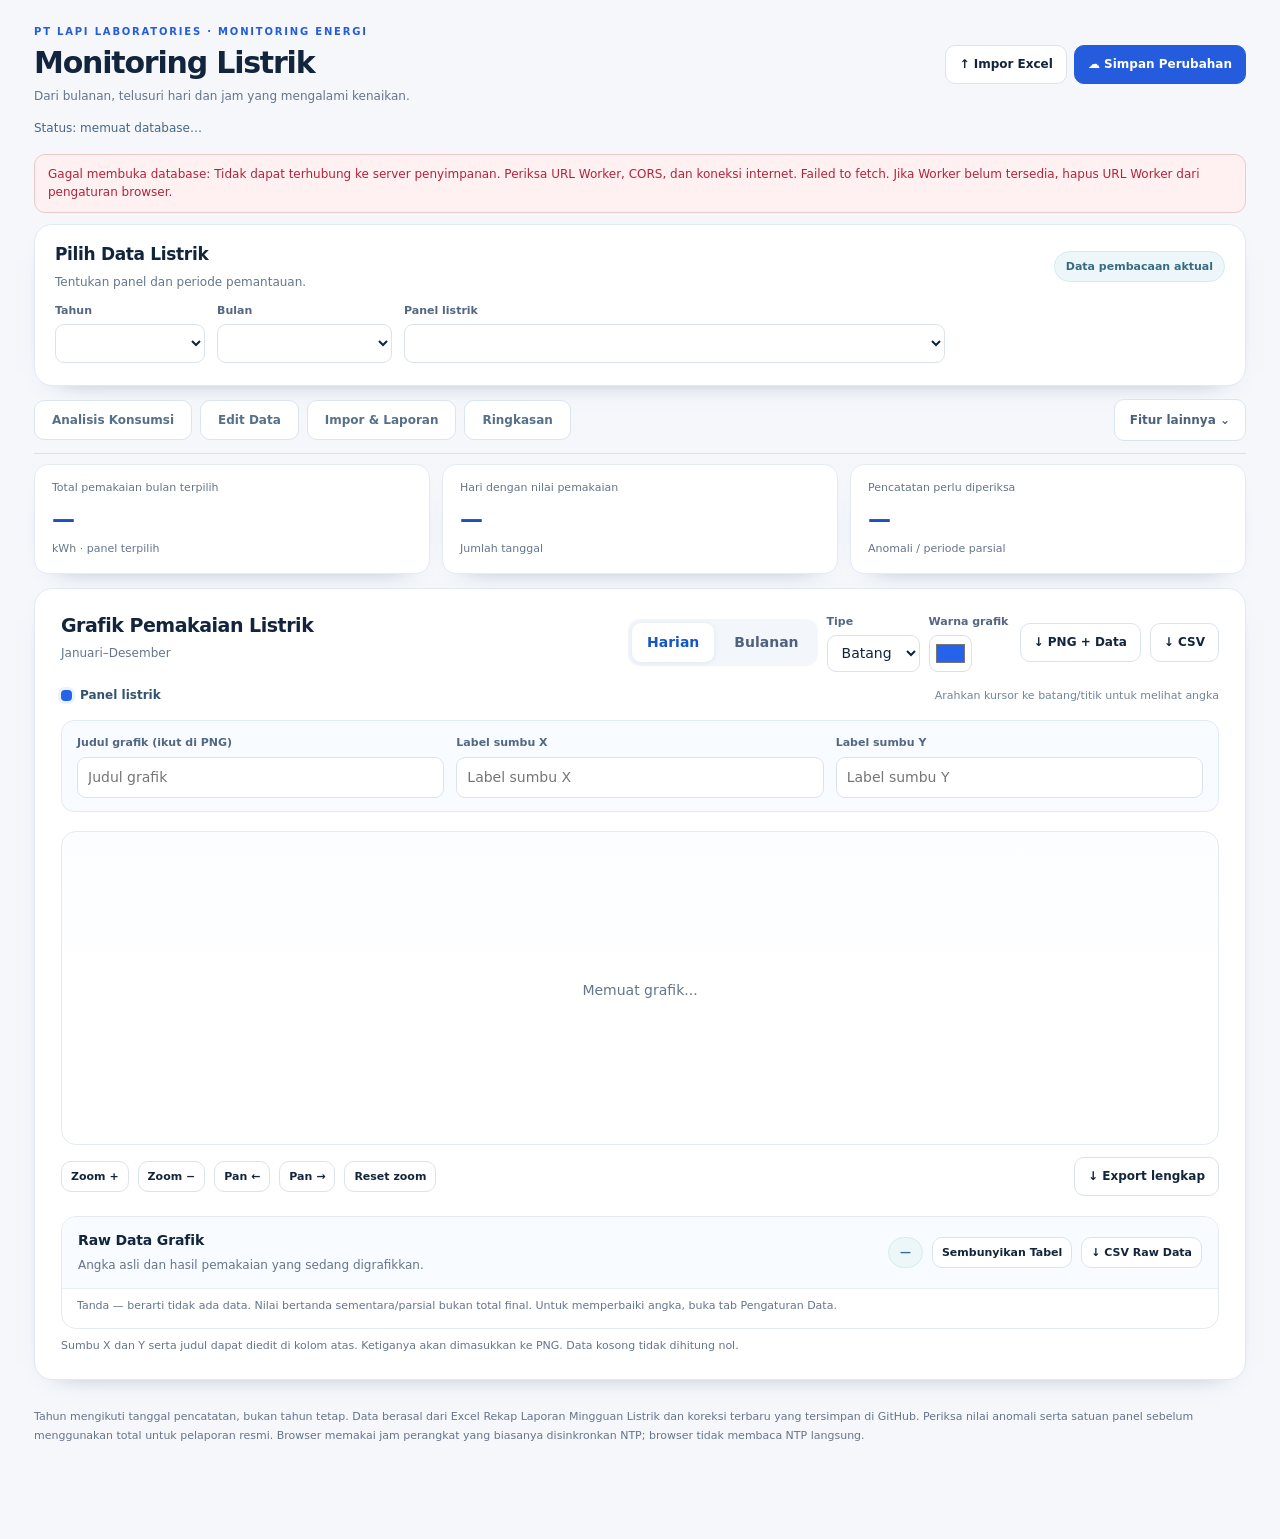
==== commit 49d103ff: "Add files via upload" ====
--- a/index.html
+++ b/index.html
@@ -1,5 +1,5 @@
 <!DOCTYPE html>
-<html lang="id"><head><meta charset="utf-8"><meta name="viewport" content="width=device-width,initial-scale=1"><meta name="theme-color" content="#f0f5fc"><title>Grafik Lapi 2 | Grafik + Raw Data & Pengaturan</title><style>
+<html lang="id"><head><meta charset="utf-8"><meta name="viewport" content="width=device-width,initial-scale=1"><meta name="theme-color" content="#f0f5fc"><title>Grafik Lapi 2 | Monitoring Energi</title><style>
 :root{--ink:#13243b;--muted:#65758b;--blue:#245de3;--line:#e2e9f1;--soft:#f6f9fd;--navy:#14263f;--good:#067454;--orange:#a45c15;--red:#b4233a}
 *{box-sizing:border-box}body{margin:0;background:#f7f9fc;color:var(--ink);font:14px/1.5,system-ui,-apple-system,"Segoe UI",sans-serif}button,input,select{font:inherit}button{cursor:pointer}button:disabled{opacity:.5;cursor:not-allowed}button:focus-visible,input:focus-visible,select:focus-visible{outline:2px solid var(--blue);outline-offset:2px}
 .shell{max-width:1300px;margin:auto;padding:25px clamp(12px,3vw,34px) 55px}.top{display:flex;justify-content:space-between;align-items:center;gap:12px;flex-wrap:wrap}.eyebrow{color:var(--blue);text-transform:uppercase;font-size:10px;letter-spacing:.14em;font-weight:800;margin:0 0 5px}h1{font-size:clamp(24px,3vw,31px);line-height:1.2;letter-spacing:-.04em;margin:0}h2{font-size:17px;margin:0 0 4px;letter-spacing:-.02em}h3{font-size:14px;margin:0}.sub{color:var(--muted);font-size:12px;margin:6px 0 0}.actions{display:flex;gap:7px;align-items:center;flex-wrap:wrap}.btn{border:1px solid #dbe3ee;background:white;color:var(--ink);border-radius:10px;padding:9px 13px;font-weight:750;font-size:12px;min-height:37px}.btn:hover{border-color:#9ab6e7}.btn.blue{background:var(--blue);border-color:var(--blue);color:white}.btn.blue:hover{background:#164bbc}.btn.dark{background:var(--navy);color:white}.btn.sm{padding:6px 9px;min-height:30px;font-size:11px}.status{border:1px solid #cbd9ef;border-radius:11px;padding:10px 13px;background:#f0f5ff;color:#33527d;font-size:12px;margin-top:16px}.status.ok{background:#effaf5;border-color:#c7e8d9;color:#076346}.status.warn{background:#fff8e9;border-color:#f6dfa9;color:#845617}.status.error{background:#fff1f1;border-color:#f1c8c8;color:var(--red)}.card{background:white;border:1px solid var(--line);border-radius:16px;padding:17px;box-shadow:0 5px 20px -20px #1b3d63;margin-top:16px}.filters{display:grid;grid-template-columns:130px 160px minmax(240px,1fr) 130px;gap:12px}.field{display:flex;flex-direction:column;gap:5px;min-width:0}.field label{font-size:11px;font-weight:750;color:#536783}.field input,.field select{width:100%;border:1px solid #dbe3ee;border-radius:9px;padding:9px 10px;background:white;min-height:39px;color:var(--ink)}.field input:disabled{background:var(--soft)}.field .help{font-size:10px;color:var(--muted)}.stats{display:grid;grid-template-columns:repeat(3,minmax(0,1fr));gap:12px}.metric{background:white;border:1px solid var(--line);border-radius:14px;padding:14px 17px}.metric small{display:block;color:var(--muted);font-size:11px}.metric strong{display:block;font-size:23px;letter-spacing:-.035em;margin-top:5px}.metric span{font-size:11px;color:var(--muted)}.tabs{display:flex;gap:7px;flex-wrap:wrap;margin:4px 0 15px}.tab{padding:9px 15px;border:1px solid var(--line);background:white;border-radius:9px;color:#50617c;font-weight:750}.tab[aria-selected=true]{background:var(--navy);color:white;border-color:var(--navy)}.flexhead{display:flex;justify-content:space-between;gap:10px;align-items:flex-start;flex-wrap:wrap}.chartframe{width:100%;overflow:hidden;margin-top:12px}.chartframe svg{display:block;width:100%;height:auto}.note{color:var(--muted);font-size:11px;margin:8px 0 0}.tablewrap{overflow:auto;max-height:470px;border:1px solid var(--line);border-radius:11px;margin-top:14px}table{border-collapse:collapse;width:100%;font-size:12px;font-variant-numeric:tabular-nums}th,td{text-align:left;border-bottom:1px solid #edf1f6;padding:10px 11px;white-space:nowrap}th{font-size:11px;color:#596d86;background:#f5f8fc;position:sticky;top:0;z-index:1}td.num{text-align:right}tr:last-child td{border:0}.num{font-variant-numeric:tabular-nums}.tag{font-size:10px;font-weight:750;padding:4px 7px;border-radius:6px;background:#f2f4f7;color:#53647b}.tag.ok{background:#e7f7f0;color:#067454}.tag.warn{background:#fff4e4;color:#9b5d18}.tag.error{background:#ffeced;color:#b4233a}.editvalue{width:112px;padding:6px 8px;border:1px solid #d9e2ee;border-radius:7px;font-size:11px}.two{display:grid;grid-template-columns:1.1fr .9fr;gap:16px}.entrygrid{display:grid;grid-template-columns:minmax(160px,1.3fr) 110px 1fr auto;gap:10px;align-items:end}.formfoot{font-size:11px;color:var(--muted);margin-top:10px}.panelgrid{display:grid;grid-template-columns:1fr 135px auto;gap:10px;align-items:end}.space{height:8px}.details{border:1px solid var(--line);border-radius:11px;padding:11px 14px;margin-top:15px}.details summary{cursor:pointer;font-weight:750;font-size:12px}.auth{display:grid;grid-template-columns:minmax(190px,1fr) auto;align-items:end;gap:10px;max-width:650px}.auth input{min-width:0}.footer{color:var(--muted);font-size:11px;margin:23px 0}.hidden{display:none!important}.empty{text-align:center;color:var(--muted);padding:38px 10px}.helpIcon{font-size:11px;color:#9b5d18}
@@ -233,50 +233,102 @@
 @media(max-width:970px){.drill-stats{grid-template-columns:repeat(2,minmax(0,1fr))}.drill-editgrid{grid-template-columns:repeat(2,minmax(0,1fr))}}
 @media(max-width:560px){.drill-hero{padding:18px}.drill-section{padding:14px}.drill-stats{grid-template-columns:1fr 1fr;gap:8px}.drill-editgrid{grid-template-columns:1fr}.drill-hero h2{font-size:18px}.drill-crumbs button{font-size:11px;padding:8px 10px}}
 
+
+/* 2026-11-26: simplified workflow; retains all existing handlers and advanced tabs. */
+body{background:#f5f7fb}
+.shell{max-width:1320px;padding-top:20px}
+.top{padding:4px 0 7px}
+.top h1{font-size:clamp(23px,2.7vw,30px)}
+.top .actions{margin-left:auto}
+.filter-card{padding:16px 20px;margin-top:11px}
+.filter-card .flexhead{align-items:center}
+.filter-card .global-filters{margin-top:10px!important}
+.filter-card .note{margin-top:6px}
+.mainnav{position:relative;gap:8px;align-items:center;flex-wrap:wrap;margin:13px 0 6px;padding-bottom:12px}
+.mainnav>.view-tab{padding:10px 17px;border-radius:10px;font-size:12px;white-space:nowrap}
+.mainnav>.view-tab:first-child{font-weight:850}
+.nav-more{position:relative;margin-left:auto}
+.nav-more>summary{list-style:none;cursor:pointer;user-select:none;background:#fff;border:1px solid #dbe5ef;border-radius:10px;font-size:12px;font-weight:750;color:#4b617e;padding:11px 15px;white-space:nowrap}
+.nav-more>summary::-webkit-details-marker{display:none}
+.nav-more[open]>summary{background:#eaf1fb;border-color:#abc3e4;color:#173f76}
+.advanced-tabs{position:absolute;top:calc(100% + 8px);right:0;display:grid;grid-template-columns:repeat(2,minmax(0,1fr));gap:7px;min-width:430px;max-width:min(90vw,540px);padding:12px;background:#fff;border:1px solid #dce6f1;border-radius:14px;box-shadow:0 16px 40px #14305226;z-index:20}
+.advanced-tabs .view-tab,.advanced-tabs .btn,.advanced-tabs .eng-nav-link{border:1px solid #e4ebf3;border-radius:9px;padding:10px;text-align:left;font-size:12px;min-height:39px}
+.advanced-tabs .eng-nav-link{display:flex;align-items:center;text-decoration:none;color:#29527e}
+.drill-view{margin-top:4px}
+.drill-hero{padding:22px 24px;background:#173c66;box-shadow:none}
+.drill-hero h2{font-size:clamp(19px,2.4vw,26px);letter-spacing:-.025em}
+.drill-hero p{font-size:13px;color:#e1edfb}
+.drill-caption{letter-spacing:.11em;font-size:10px;text-transform:uppercase;color:#bcd7f4}
+.simple-steps{display:flex;flex-wrap:wrap;align-items:center;gap:8px;margin-top:13px;color:#ecf4ff;font-size:12px;font-weight:750}
+.simple-steps span:nth-child(odd){border:1px solid #6b8db2;border-radius:8px;padding:6px 10px;background:#255481}
+.drill-stats{grid-template-columns:repeat(5,minmax(0,1fr));gap:8px;margin:10px 0}
+.drill-stats .engineer-kpi{padding:12px;box-shadow:none;border-radius:11px}
+.drill-stats .engineer-kpi strong{font-size:clamp(16px,1.8vw,20px)}
+.drill-stats .engineer-kpi em{font-size:10px}
+.drill-section{padding:18px 20px;margin-top:11px;border-radius:13px}
+.drill-section-head{align-items:center}
+.drill-svg-container{margin-top:12px}
+.drill-level-note{margin-top:8px;padding:9px 12px;font-size:11px}
+.simple-custom{margin-top:12px;background:#f8fbff;border:1px solid #e0e9f4;border-radius:9px;padding:9px 13px}
+.simple-custom summary,.drill-formula summary{cursor:pointer;font-size:12px;font-weight:750;color:#315881}
+.simple-custom .drill-editgrid{margin:13px 0 3px}
+.drill-formula{margin-top:12px;border-top:1px solid #e6ecf3;padding-top:11px}
+.drill-formula p{margin-top:7px}
+#status.status.ok{padding:7px 11px;margin-top:5px;font-size:11px}
+#engSaveStatus{margin-top:7px}
+@media(max-width:850px){.drill-stats{grid-template-columns:repeat(3,minmax(0,1fr))}.mainnav>.view-tab{padding:10px 11px}.nav-more{margin-left:0}}
+@media(max-width:570px){.shell{padding:12px 10px 40px}.mainnav{display:grid;grid-template-columns:repeat(2,minmax(0,1fr));gap:6px}.mainnav>.view-tab{text-align:center;padding:10px 6px;min-height:43px;white-space:normal}.nav-more{grid-column:1/-1;width:100%}.nav-more>summary{text-align:center}.advanced-tabs{left:0;right:auto;min-width:0;max-width:none;width:100%;grid-template-columns:1fr 1fr}.advanced-tabs .view-tab,.advanced-tabs .btn,.advanced-tabs .eng-nav-link{font-size:11px;padding:7px}.drill-stats{grid-template-columns:repeat(2,minmax(0,1fr))}.drill-section{padding:13px}.drill-hero{padding:17px}.drill-crumbs{gap:5px}.drill-crumbs button{padding:7px;font-size:10px}.simple-steps{font-size:10px;gap:5px}.simple-steps span:nth-child(odd){padding:5px 7px}.drill-section-head>.actions{width:100%}.drill-select{flex:1;max-width:100%}}
+
 </style></head><body>
 <div class="shell">
-<header class="top"><div><p class="eyebrow">PT LAPI LABORATORIES · MONITORING ENERGI</p><h1 id="pageTitle">Grafik Pemakaian Listrik Lapi 2</h1><p class="sub">Grafik yang bersih, data yang dapat dikoreksi, dan penyimpanan JSON di GitHub</p></div><div class="actions"><button class="btn" id="importBtn" type="button">↑ Import Excel</button><button class="btn" id="backupBtn">↓ Unduh JSON</button><button class="btn blue" id="saveBtn">☁ Simpan ke GitHub</button></div></header>
+<header class="top"><div><p class="eyebrow">PT LAPI LABORATORIES · MONITORING ENERGI</p><h1 id="pageTitle">Monitoring Listrik</h1><p class="sub">Dari bulanan, telusuri hari dan jam yang mengalami kenaikan.</p></div><div class="actions"><button class="btn" id="importBtn" type="button">↑ Impor Excel</button><button class="btn blue" id="saveBtn">☁ Simpan Perubahan</button></div></header>
 <div id="engSaveStatus" class="eng-status" role="status">Status: memuat database…</div>
 <div id="status" class="status" role="status">Memuat data Excel dari JSON GitHub...</div>
-<section class="card filter-card"><div class="flexhead"><div><h2>Periode & Panel</h2><p class="sub">Pilih tahun, bulan, dan panel yang ingin dilihat atau diedit.</p></div><span class="mini-label">Database GitHub · JSON</span></div><div class="filters global-filters" style="margin-top:14px"><div class="field"><label for="year">Tahun</label><select id="year"></select></div><div class="field"><label for="month">Bulan</label><select id="month"></select></div><div class="field"><label for="panel">Panel listrik</label><select id="panel"></select></div></div><p class="note" id="clockHint"></p></section>
+<section class="card filter-card"><div class="flexhead"><div><h2>Pilih Data Listrik</h2><p class="sub">Tentukan panel dan periode pemantauan.</p></div><span class="mini-label">Data pembacaan aktual</span></div><div class="filters global-filters" style="margin-top:14px"><div class="field"><label for="year">Tahun</label><select id="year"></select></div><div class="field"><label for="month">Bulan</label><select id="month"></select></div><div class="field"><label for="panel">Panel listrik</label><select id="panel"></select></div></div><p class="note" id="clockHint"></p></section>
 <nav class="mainnav" aria-label="Menu dashboard">
-<button class="view-tab" data-view="drill">↳ Analisis Bulan → Hari → Jam</button>
-<button class="view-tab" data-view="overview">▤ Dashboard Overview</button>
-<button class="view-tab" data-view="database">▦ Database Listrik</button>
-<button class="view-tab" data-view="chart" data-tab-select="daily">▥ Daily Consumption</button>
-<button class="view-tab" data-view="intraday">↗ Hourly Trend Analysis</button>
-<button class="view-tab" data-view="continuous">⌁ Continuous Electrical Trend</button>
-<button class="view-tab" data-view="weeklyAnalytics">▣ Weekly Analysis</button>
-<button class="view-tab" data-view="chart" data-tab-select="monthly">▥ Monthly Analysis</button>
-<button class="view-tab" data-view="comparison">⇄ Data Comparison</button>
-<button class="view-tab" data-view="io">↑ Import &amp; Export Data</button>
-<button class="view-tab" data-view="chartSettings">⚙ Chart Settings</button>
-<button class="view-tab" data-view="hourly">▦ Tabel Semua Jam (Lama)</button>
-<button class="view-tab" data-view="settings">⚙ Pengaturan Data (Lama)</button>
-<a class="eng-nav-link" href="./bms-hormon/index.html" target="_blank" rel="noopener">BMS Hormon ↗</a>
+ <button class="view-tab" data-view="drill">Analisis Konsumsi</button>
+ <button class="view-tab" data-view="database">Edit Data</button>
+ <button class="view-tab" data-view="io">Impor &amp; Laporan</button>
+ <button class="view-tab" data-view="overview">Ringkasan</button>
+ <details class="nav-more" id="moreNav">
+  <summary>Fitur lainnya <span aria-hidden="true">⌄</span></summary>
+  <div class="advanced-tabs">
+   <button class="view-tab" data-view="chart" data-tab-select="daily">Grafik Harian</button>
+   <button class="view-tab" data-view="chart" data-tab-select="monthly">Grafik Bulanan</button>
+   <button class="view-tab" data-view="intraday">Tren Per Jam</button>
+   <button class="view-tab" data-view="continuous">Tren Kontinu</button>
+   <button class="view-tab" data-view="weeklyAnalytics">Analisis Mingguan</button>
+   <button class="view-tab" data-view="comparison">Bandingkan Data</button>
+   <button class="view-tab" data-view="chartSettings">Pengaturan Grafik Lanjutan</button>
+   <button class="view-tab" data-view="hourly">Tabel Semua Jam</button>
+   <button class="view-tab" data-view="settings">Pengaturan &amp; Login Editor</button>
+   <button class="btn" id="backupBtn">↓ Backup JSON</button>
+   <a class="eng-nav-link" href="./bms-hormon/index.html" target="_blank" rel="noopener">BMS Hormon ↗</a>
+  </div>
+ </details>
 </nav>
 <div id="drillView" class="drill-view hidden eng-view">
  <section class="card drill-hero">
-  <div class="drill-caption">ENGINEERING / ENERGY INTELLIGENCE · INTERACTIVE DRILLDOWN</div>
-  <h2>Analisis Konsumsi Bulanan → Harian → Per Jam</h2>
-  <p>Klik bulan yang naik, telusuri hari penyebabnya, lalu periksa jam dan pembacaan meter asli. Tidak ada imputasi jam kosong.</p>
+  <div class="drill-caption">ANALISIS PEMAKAIAN LISTRIK</div>
+  <h2>Cari Kapan Konsumsi Listrik Naik</h2>
+  <p>Pilih panel, klik bulan yang naik, lalu klik hari untuk melihat pemakaian setiap jam.</p><div class="simple-steps" aria-label="Langkah analisis"><span>1 · Pilih bulan</span><span aria-hidden="true">›</span><span>2 · Pilih hari</span><span aria-hidden="true">›</span><span>3 · Periksa jam</span></div>
   <div id="drillBreadcrumb" class="drill-crumbs"></div>
  </section>
  <div class="drill-stats" id="drillStats"></div>
  <section class="drill-section">
   <div class="drill-section-head">
-   <div><h3>Grafik interaktif · <span id="drillPanel"></span></h3><small>Tahun <span id="drillYear"></span> · klik batang untuk rincian · sumbu Y dalam kWh, sumbu X berupa periode waktu</small></div>
-   <div class="actions"><select id="drillFormat" class="drill-select" aria-label="Format unduhan"><option value="png">PNG resolusi tinggi</option><option value="jpg">JPG resolusi tinggi</option><option value="svg">SVG vektor</option><option value="pdf">PDF siap laporan</option><option value="csv">CSV data grafik</option><option value="xlsx">Excel data grafik</option></select><button type="button" class="btn blue" id="drillExport">↓ Unduh grafik / rekap</button></div>
+   <div><h3>Grafik Konsumsi · <span id="drillPanel"></span></h3><small><span id="drillYear"></span> · Klik batang untuk membuka rincian. Sumbu X = waktu, Y = kWh.</small></div>
+   <div class="actions"><select id="drillFormat" class="drill-select" aria-label="Format unduhan"><option value="png">PNG resolusi tinggi</option><option value="jpg">JPG resolusi tinggi</option><option value="svg">SVG vektor</option><option value="pdf">PDF siap laporan</option><option value="csv">CSV data grafik</option><option value="xlsx">Excel data grafik</option></select><button type="button" class="btn blue" id="drillExport">↓ Unduh</button></div>
   </div>
-  <div class="drill-editgrid"><div><label for="drillTitle">Judul grafik</label><input id="drillTitle" maxlength="160"/></div><div><label for="drillSubtitle">Subjudul grafik</label><input id="drillSubtitle" maxlength="140"/></div><div><label for="drillX">Label sumbu X</label><input id="drillX" maxlength="120"/></div><div><label for="drillY">Label sumbu Y</label><input id="drillY" maxlength="120"/></div></div>
+  <details class="simple-custom"><summary>✎ Ubah judul dan label sumbu</summary><div class="drill-editgrid"><div><label for="drillTitle">Judul grafik</label><input id="drillTitle" maxlength="160"/></div><div><label for="drillSubtitle">Subjudul grafik</label><input id="drillSubtitle" maxlength="140"/></div><div><label for="drillX">Label sumbu X</label><input id="drillX" maxlength="120"/></div><div><label for="drillY">Label sumbu Y</label><input id="drillY" maxlength="120"/></div></div></details>
   <div id="drillChart" class="drill-svg-container" aria-live="polite"></div>
   <div id="drillLevelNote" class="drill-level-note"></div>
   <div class="drill-foot"><span class="drill-method" id="drillQuality"></span><button type="button" class="btn sm" id="drillReset">↺ Reset judul / sumbu</button></div>
  </section>
  <section class="drill-section">
-  <div class="drill-section-head"><div><h3>Rekap monitoring dan validasi pembacaan</h3><small>Seluruh data tetap berasal dari stand meter Excel / database. Tanda peringatan harus ditinjau oleh Engineering.</small></div><div class="actions"><button type="button" class="btn" id="drillImport">↑ Import Excel</button><button type="button" class="btn blue" id="drillSave">↥ Simpan ke GitHub</button></div></div>
+  <div class="drill-section-head"><div><h3>Rincian Pembacaan &amp; Koreksi</h3><small>Periksa angka meter asli, anomali, dan edit data jika diperlukan.</small></div><div class="actions"><button type="button" class="btn" id="drillImport">↑ Impor Excel</button><button type="button" class="btn blue" id="drillSave">↥ Simpan</button></div></div>
   <div class="drill-table"><table><thead id="drillTableHead"></thead><tbody id="drillTableBody"></tbody></table></div>
-  <p class="drill-method"><b>Rumus:</b> Energi interval (kWh) = (Stand meter akhir − awal) × faktor satuan, hanya untuk dua pembacaan yang berjarak tepat 1 jam dan dapat dibandingkan. Data reset/penurunan meter tidak otomatis dianggap konsumsi negatif. Total bulanan dan harian merupakan jumlah interval yang berhasil diobservasi, bukan proyeksi untuk interval kosong. Koreksi total harian manual dipertahankan sebagai koreksi dan tidak dipecah secara fiktif ke per jam.</p>
+  <details class="drill-formula"><summary>Bagaimana konsumsi dihitung?</summary><p class="drill-method"><b>Rumus:</b> Energi interval (kWh) = (Stand meter akhir − awal) × faktor satuan, hanya untuk dua pembacaan yang berjarak tepat 1 jam dan dapat dibandingkan. Data reset/penurunan meter tidak otomatis dianggap konsumsi negatif. Total bulanan dan harian merupakan jumlah interval yang berhasil diobservasi, bukan proyeksi untuk interval kosong. Koreksi total harian manual dipertahankan sebagai koreksi dan tidak dipecah secara fiktif ke per jam.</p></details>
  </section>
 </div>
 
@@ -287,7 +339,7 @@
  </section>
 </div>
 <div id="databaseView" class="hidden eng-view">
- <section class="card"><div class="flexhead"><div><h2>Database Listrik · Spreadsheet Editor</h2><p class="sub">Satu baris = satu pembacaan asli. Edit, tambah, dan hapus dengan riwayat audit; perubahan memperbarui grafik saat itu juga.</p></div><div class="actions"><button class="btn" id="engDbCsv">↓ CSV Filter</button><button class="btn blue" id="engDbXlsx">↓ Excel (.xlsx)</button><button class="btn" id="engDbSave">☁ Simpan</button></div></div>
+ <section class="card"><div class="flexhead"><div><h2>Edit Data Pembacaan</h2><p class="sub">Satu baris = satu pembacaan asli. Edit, tambah, dan hapus dengan riwayat audit; perubahan memperbarui grafik saat itu juga.</p></div><div class="actions"><button class="btn" id="engDbCsv">↓ CSV Filter</button><button class="btn blue" id="engDbXlsx">↓ Excel (.xlsx)</button><button class="btn" id="engDbSave">☁ Simpan</button></div></div>
  <div class="eng-controls"><div class="field"><label for="engDbStart">Dari tanggal</label><input id="engDbStart" type="date"/></div><div class="field"><label for="engDbEnd">Sampai tanggal</label><input id="engDbEnd" type="date"/></div><div class="field"><label for="engDbPanel">Panel/parameter</label><select id="engDbPanel"></select></div><div class="field"><label for="engDbHour">Jam</label><select id="engDbHour"></select></div><div class="field"><label for="engDbSearch">Pencarian</label><input id="engDbSearch" type="search" placeholder="Tanggal / nama / sheet"/></div><div class="field"><label for="engDbSort">Urutan</label><select id="engDbSort"><option value="desc">Terbaru dahulu ↓</option><option value="asc">Terlama dahulu ↑</option><option value="high">Angka terbesar ↓</option><option value="low">Angka terkecil ↑</option></select></div><div class="field"><label for="engDbIssue">Validasi</label><select id="engDbIssue"><option value="all">Semua</option><option value="anomaly">Hanya anomali</option><option value="normal">Normal</option></select></div></div>
  <div class="eng-toolbar"><span id="engDbCount" class="eng-muted"></span><button class="btn" id="engDbAddOpen">+ Tambah pembacaan</button></div>
  <div id="engAddPanel" class="eng-fieldset hidden"><b>Tambah data aktual</b><div class="eng-controls"><div class="field"><label>Tanggal</label><input type="date" id="engAddDate"/></div><div class="field"><label>Jam 00–24 (24:00 = tutup hari)</label><select id="engAddHour"></select></div><div class="field"><label>Panel</label><select id="engAddPanelSelect"></select></div><div class="field"><label>Nilai</label><input type="number" id="engAddValue" step="any"/></div><button class="btn blue" id="engAddSave">Tambah</button></div></div>
@@ -298,7 +350,7 @@
 </div>
 <div id="weeklyAnalyticsView" class="hidden eng-view"><section class="card"><h2>Weekly Analysis</h2><p class="sub">Pengamatan konsumsi energi kumulatif per minggu, dibatasi pada selisih meter nonnegatif yang teramati. Minggu yang tidak lengkap diberi label parsial.</p><div class="eng-controls"><div class="field"><label>Periode tahun</label><select id="engWeekYear"></select></div></div><div id="engWeekChart" class="eng-chartshell"></div><div id="engWeeklyTable" class="eng-table-wrap"></div></section></div>
 <div id="comparisonView" class="hidden eng-view"><section class="card"><h2>Data Comparison</h2><p class="sub">Bandingkan satuan yang kompatibel; garis tidak disambungkan melewati pembacaan yang hilang. Data meter antar panel tidak dianggap sebagai daya.</p><div class="eng-controls"><div class="field"><label>Panel A</label><select id="engCompareA"></select></div><div class="field"><label>Panel B</label><select id="engCompareB"></select></div><div class="field"><label>Mulai</label><input type="date" id="engCompareStart"/></div><div class="field"><label>Akhir</label><input type="date" id="engCompareEnd"/></div><div class="field"><label>Metode</label><select id="engCompareMode"><option value="meter">Stand meter kumulatif (kWh)</option><option value="delta">Perubahan per jam teramati (kWh)</option></select></div></div><div id="engCompareChart" class="eng-chartshell"></div><p id="engCompareInfo" class="eng-muted"></p></section></div>
-<div id="ioView" class="hidden eng-view"><section class="card"><h2>Import & Export Data</h2><p class="sub">Pusat impor Excel, cadangan dan pemulihan database. Restore hanya berlaku sebagai draf hingga dikirim dengan autentikasi editor.</p><div class="eng-controls"><button class="btn blue" id="engOpenImport">↑ Pilih Excel untuk diimpor</button><button class="btn" id="engBackup">↓ Backup JSON</button><button class="btn" id="engFullXlsx">↓ Semua Pembacaan XLSX</button><button class="btn" id="engFullCsv">↓ Semua Pembacaan CSV</button></div><div class="eng-fieldset"><b>Restore dari backup JSON</b><p class="eng-muted">Backup divalidasi sebelum digunakan. File asli yang aktif tetap aman sampai Anda menyimpan draf lewat backend. Pastikan sumber backup tepercaya.</p><input type="file" id="engRestoreFile" accept=".json,application/json"/></div><div class="eng-notice">Data 24:00 merupakan pembacaan tutup hari menurut format sumber Excel. Pada analisis berbasis timestamp, titik tersebut berada di awal hari berikutnya. Titik arsip mingguan yang tidak memiliki jam tidak diplot sebagai pembacaan per jam.</div></section></div>
+<div id="ioView" class="hidden eng-view"><section class="card"><h2>Impor &amp; Laporan</h2><p class="sub">Pusat impor Excel, cadangan dan pemulihan database. Restore hanya berlaku sebagai draf hingga dikirim dengan autentikasi editor.</p><div class="eng-controls"><button class="btn blue" id="engOpenImport">↑ Pilih Excel untuk diimpor</button><button class="btn" id="engBackup">↓ Backup JSON</button><button class="btn" id="engFullXlsx">↓ Semua Pembacaan XLSX</button><button class="btn" id="engFullCsv">↓ Semua Pembacaan CSV</button></div><div class="eng-fieldset"><b>Restore dari backup JSON</b><p class="eng-muted">Backup divalidasi sebelum digunakan. File asli yang aktif tetap aman sampai Anda menyimpan draf lewat backend. Pastikan sumber backup tepercaya.</p><input type="file" id="engRestoreFile" accept=".json,application/json"/></div><div class="eng-notice">Data 24:00 merupakan pembacaan tutup hari menurut format sumber Excel. Pada analisis berbasis timestamp, titik tersebut berada di awal hari berikutnya. Titik arsip mingguan yang tidak memiliki jam tidak diplot sebagai pembacaan per jam.</div></section></div>
 <div id="chartSettingsView" class="hidden eng-view"><section class="card"><h2>Chart Settings</h2><p class="sub">Pengaturan grafik lintas tab. Perubahan tampil pada preview, disimpan ke draf lokal dan ke server setelah sinkronisasi berhasil.</p><div class="eng-controls"><div class="field"><label>Grafik yang diatur</label><select id="engChartTarget"><option value="chart">Daily / Monthly Consumption</option><option value="intraday">Hourly Trend Analysis</option><option value="continuous">Continuous Electrical Trend</option><option value="overview">Dashboard Overview</option><option value="weekly">Weekly Analysis</option><option value="comparison">Data Comparison</option></select></div><div class="field"><label>Mode warna website</label><select id="engTheme"><option value="light">Light mode</option><option value="dark">Dark mode</option></select></div></div>
  <fieldset class="eng-fieldset"><legend>Judul dan label</legend><div class="eng-controls"><div class="field"><label>Judul grafik</label><input id="engOptTitle" maxlength="150"/></div><div class="field"><label>Subjudul</label><input id="engOptSubtitle" maxlength="140"/></div><div class="field"><label>Sumbu X</label><input id="engOptX" maxlength="90"/></div><div class="field"><label>Sumbu Y + satuan</label><input id="engOptY" maxlength="90"/></div><div class="field"><label>Nama legenda</label><input id="engOptLegend" maxlength="100"/></div><div class="field"><label>Watermark (opsional)</label><input id="engOptWatermark" maxlength="90" placeholder="Engineering"/></div></div></fieldset>
  <fieldset class="eng-fieldset"><legend>Visual dan sumbu</legend><div class="eng-controls"><div class="field"><label>Warna garis</label><input type="color" id="engOptColor"/></div><div class="field"><label>Ketebalan garis</label><input type="number" id="engOptWidth" min="1" max="12" step=".5"/></div><div class="field"><label>Ukuran titik (px)</label><input type="number" id="engOptPoint" min="0" max="16" step="1"/></div><div class="field"><label>Ukuran huruf judul (px)</label><input type="number" id="engOptTitleFont" min="12" max="40"/></div><div class="field"><label>Ukuran label (px)</label><input type="number" id="engOptLabelFont" min="8" max="24"/></div><div class="field"><label>Batas minimum Y (kosong = otomatis)</label><input type="number" id="engOptMin" step="any"/></div><div class="field"><label>Batas maksimum Y (kosong = otomatis)</label><input type="number" id="engOptMax" step="any"/></div><div class="field"><label>Interval Y (kosong = otomatis)</label><input type="number" id="engOptTick" min="0" step="any"/></div><div class="field"><label>Interval label X</label><input type="number" id="engOptXTicks" min="2" max="24"/></div><div class="field"><label>Desimal</label><input type="number" id="engOptDecimals" min="0" max="8"/></div><div class="field"><label>Format tanggal</label><select id="engOptDateFmt"><option value="date-hour">Tanggal + jam</option><option value="hour">Jam</option><option value="date">Tanggal</option></select></div><div class="field"><label>Warna latar</label><input type="color" id="engOptBackground"/></div><div class="field"><label>Lebar grafik (px)</label><input type="number" id="engOptChartWidth" min="600" max="2600" step="50"/></div><div class="field"><label>Tinggi grafik (px)</label><input type="number" id="engOptChartHeight" min="300" max="1200" step="50"/></div></div>
@@ -406,7 +458,7 @@
 const $=id=>document.getElementById(id),REPO='smartlab738-max/grafik-lapi-2-harian',DATA_PATH='rekap-data/rekap-listrik.json',DRAFT_KEY='grafik-lapi2-draft-v1',API_URL_KEY='lapi2-secure-worker-url-v1',SESSION_KEY='lapi2-editor-session-v1';
 const MONTHS=['Januari','Februari','Maret','April','Mei','Juni','Juli','Agustus','September','Oktober','November','Desember'],SHORT=['Jan','Feb','Mar','Apr','Mei','Jun','Jul','Agt','Sep','Okt','Nov','Des'];
 const PALETTE=['#2563eb','#0d9488','#8b5cf6','#e87935','#dc4c72','#0891b2','#64748b','#65a30d','#d97706','#6366f1','#0f766e','#be185d','#3b82f6','#c2410c','#a855f7'];
-const state={db:null,base:null,year:null,month:0,panel:null,tab:'daily',view:'overview',mode:'bar',apiUrl:String(window.SAFE_STORAGE_API_URL||localStorage.getItem(API_URL_KEY)||'').trim().replace(/\/+$/,''),session:localStorage.getItem(SESSION_KEY)||'',sha:'',draftConflict:false,dirty:false,loading:false,editing:false,hourDate:'',importData:null,importName:'',gridYear:'all',gridMonth:'all',gridPanel:'all',gridCondition:'all',gridSearch:'',gridPage:0,contPeriod:'month',contResolution:'hourly',continuousPoints:[],continuousUnit:'KWH',intradayDate:'',intradayMode:'meter',intradayRows:[]};
+const state={db:null,base:null,year:null,month:0,panel:null,tab:'daily',view:'drill',mode:'bar',apiUrl:String(window.SAFE_STORAGE_API_URL||localStorage.getItem(API_URL_KEY)||'').trim().replace(/\/+$/,''),session:localStorage.getItem(SESSION_KEY)||'',sha:'',draftConflict:false,dirty:false,loading:false,editing:false,hourDate:'',importData:null,importName:'',gridYear:'all',gridMonth:'all',gridPanel:'all',gridCondition:'all',gridSearch:'',gridPage:0,contPeriod:'month',contResolution:'hourly',continuousPoints:[],continuousUnit:'KWH',intradayDate:'',intradayMode:'meter',intradayRows:[]};
 const isNum=n=>typeof n==='number'&&Number.isFinite(n),fmt=(n,d=1)=>isNum(n)?new Intl.NumberFormat('id-ID',{maximumFractionDigits:d}).format(n):'—';
 const escapeHtml=x=>String(x??'').replace(/[&<>"']/g,c=>({'&':'&amp;','<':'&lt;','>':'&gt;','"':'&quot;',"'":'&#39;'}[c]));
 const idDate=(y,m,d)=>`${y}-${String(m+1).padStart(2,'0')}-${String(d).padStart(2,'0')}`;
@@ -467,7 +519,7 @@
 function syncMainChartInputs(){const v=chartPrefs(state.tab);$('mainTitleInput').value=v.title;$('mainXInput').value=v.x;$('mainYInput').value=v.y;}
 function saveChartPref(kind,key,value){const section=((state.db.chartSettings??={})[state.panel]??={})[kind]??={};section[key]=value.trim().slice(0,key==='title'?150:90);markDirty('Judul/sumbu grafik diperbarui pada draf. Unduhan PNG sudah memakai label baru.');render();}
 function render(){if(!state.db)return;const y=state.year,m=state.month,id=state.panel,p=getPanel(id);if(!p)return;
- $('pageTitle').textContent=`Rekap Pemakaian Listrik ${y}`;
+ $('pageTitle').textContent=`Monitoring Listrik ${y}`;
  const values=Array.from({length:daysIn(y,m)},(_,i)=>calculate(idDate(y,m,i+1),id));
  const mon=monthly(y,m,id);
  if(state.tab==='daily'){
@@ -1470,6 +1522,7 @@
  $('drillImport').addEventListener('click',()=>$('importBtn').click());$('drillSave').addEventListener('click',saveGitHub);
 }
 function engAttachUI(){
+ document.getElementById('moreNav')?.addEventListener('click', e=>{if(e.target.closest('[data-view]'))document.getElementById('moreNav').open=false;});
  drillListeners();engSetTheme(localStorage.getItem(ENG_LS_THEME)==='dark'?'dark':'light');engApplyZoomButtons();
  for(const id of ['engDbStart','engDbEnd','engDbPanel','engDbHour','engDbSearch','engDbSort','engDbIssue'])$(id).addEventListener(id==='engDbSearch'?'input':'change',()=>{engState.page=0;engRenderDatabase()});
  $('engDbPrev').addEventListener('click',()=>{engState.page=Math.max(0,engState.page-1);engRenderDatabase()});$('engDbNext').addEventListener('click',()=>{engState.page++;engRenderDatabase()});
